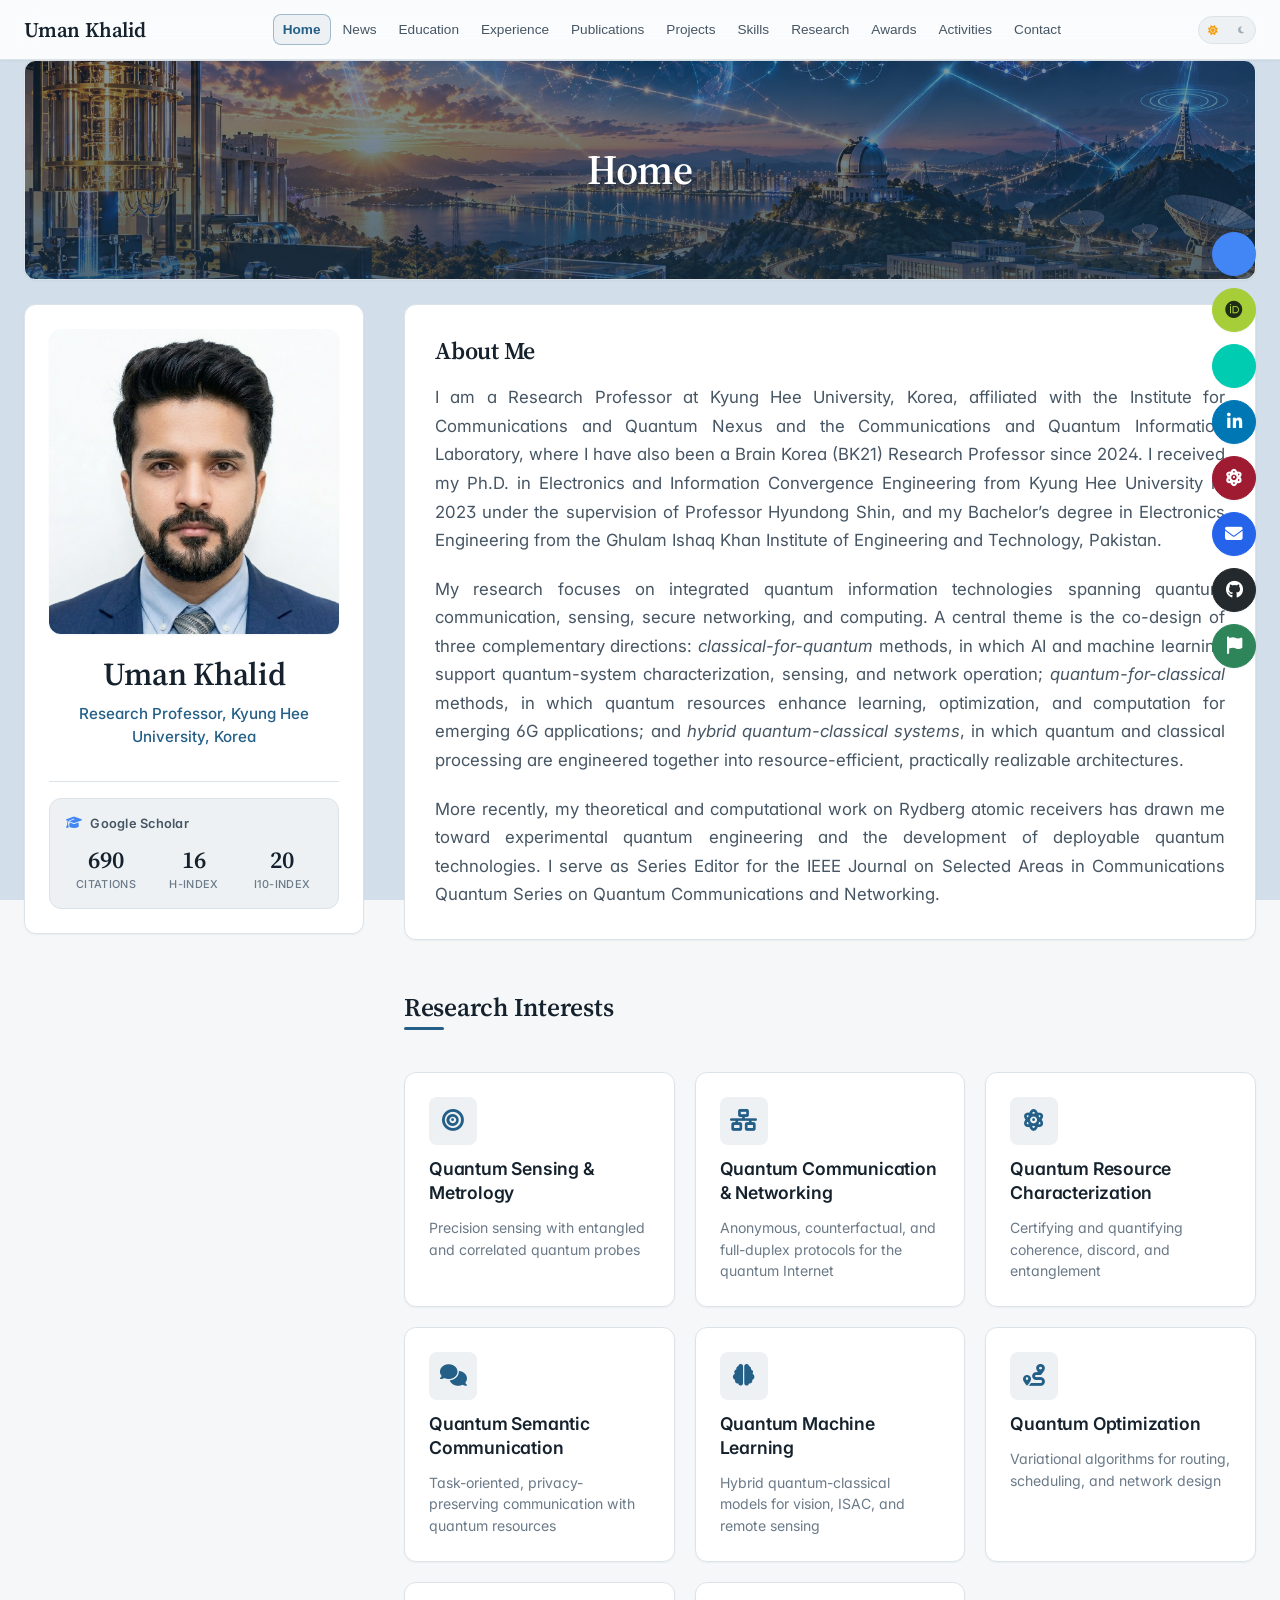
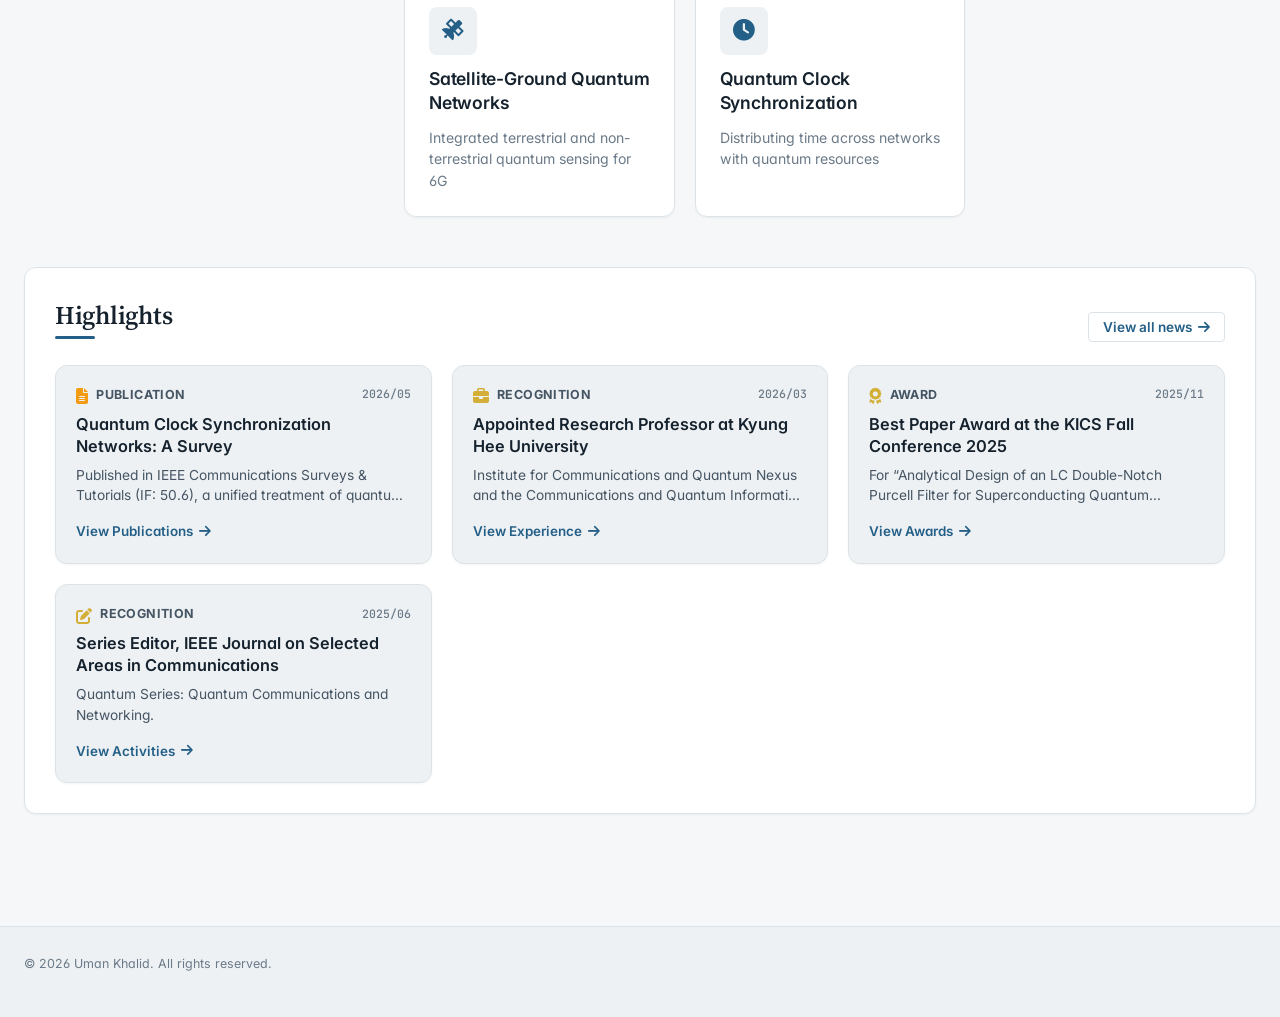
==== index.html @ 4e941e69 "revised" ====
<!doctype html>
<html lang="en">
  <head>
    <meta charset="UTF-8" />
    <meta name="viewport" content="width=device-width, initial-scale=1.0" />
    <title>Dr. Uman Khalid | Research Professor, Kyung Hee University</title>
    <meta
      name="description"
      content="Dr. Uman Khalid, Research Professor at Kyung Hee University, Korea: quantum sensing, quantum communication and networking, and quantum machine learning for 6G. 26 journal papers, 4 patents."
    />
    <meta
      name="keywords"
      content="Uman Khalid, Dr. Uman Khalid, U. Khalid, Kyung Hee University, Research Professor, BK21 Research Professor, Communications and Quantum Information Laboratory, Institute for Communications and Quantum Nexus, Hyundong Shin, quantum sensing, quantum metrology, quantum communication, quantum networking, quantum Internet, NISQ networks, anonymous quantum communication, counterfactual quantum communication, quantum clock synchronization, quantum semantic communication, quantum machine learning, hybrid quantum-classical learning, variational quantum algorithms, quantum optimization, Rydberg atomic receivers, 6G, ISAC, IEEE JSAC Series Editor"
    />
    <meta name="author" content="Uman Khalid" />
    <meta
      name="robots"
      content="index, follow, max-image-preview:large, max-snippet:-1, max-video-preview:-1"
    />
    <meta
      name="application-name"
      content="Uman Khalid Academic Website"
    />
    <meta name="theme-color" content="#2563eb" />
    <meta name="format-detection" content="telephone=no" />

    <!-- Favicons / bookmark icons -->
    <link
      rel="icon"
      type="image/png"
      sizes="32x32"
      href="assets/images/meta/favicon-32.png"
    />
    <link
      rel="icon"
      type="image/png"
      sizes="192x192"
      href="assets/images/meta/icon-192.png"
    />
    <link
      rel="apple-touch-icon"
      sizes="180x180"
      href="assets/images/meta/apple-touch-icon.png"
    />
    <link rel="manifest" href="site.webmanifest" />

    <!-- Performance Optimizations -->
    <link rel="preconnect" href="https://fonts.googleapis.com" />
    <link rel="preconnect" href="https://fonts.gstatic.com" crossorigin />
    <link rel="preconnect" href="https://cdnjs.cloudflare.com" crossorigin />
    <link rel="dns-prefetch" href="https://fonts.googleapis.com" />
    <link rel="dns-prefetch" href="https://cdnjs.cloudflare.com" />
    <link rel="canonical" href="https://umankhalid.github.io/" />
    <link
      rel="sitemap"
      type="application/xml"
      title="Sitemap"
      href="https://umankhalid.github.io/sitemap.xml"
    />

    <!-- Preload critical fonts -->
    <link
      rel="preload"
      href="https://fonts.googleapis.com/css2?family=Inter:wght@300;400;500;600;700;800&family=Source+Serif+4:ital,opsz,wght@0,8..60,400..700;1,8..60,400..600&family=JetBrains+Mono:ital,wght@0,300;0,400;0,500;0,600;0,700;1,400&display=swap"
      as="style"
    />

    <!-- External Libraries -->
    <link
      rel="stylesheet"
      href="https://cdnjs.cloudflare.com/ajax/libs/font-awesome/6.5.1/css/all.min.css"
      integrity="sha512-DTOQO9RWCH3ppGqcWaEA1BIZOC6xxalwEsw9c2QQeAIftl+Vegovlnee1c9QX4TctnWMn13TZye+giMm8e2LwA=="
      crossorigin="anonymous"
      referrerpolicy="no-referrer"
    />
    <link
      href="https://fonts.googleapis.com/css2?family=Inter:wght@300;400;500;600;700;800&family=Source+Serif+4:ital,opsz,wght@0,8..60,400..700;1,8..60,400..600&family=JetBrains+Mono:ital,wght@0,300;0,400;0,500;0,600;0,700;1,400&display=swap"
      rel="stylesheet"
    />
    <link
      rel="stylesheet"
      href="https://cdnjs.cloudflare.com/ajax/libs/leaflet/1.9.4/leaflet.min.css"
      integrity="sha512-h9FcoyWjHcOcmEVkxOfTLnmZFWIH0iZhZT1H2TbOq55xssQGEJHEaIm+PgoUaZbRvQTNTluNOEfb1ZRy6D3BOw=="
      crossorigin="anonymous"
      referrerpolicy="no-referrer"
    />
    <link
      rel="stylesheet"
      href="https://cdn.jsdelivr.net/gh/jpswalsh/academicons@1/css/academicons.min.css"
    />
    <script
      defer
      src="https://cdnjs.cloudflare.com/ajax/libs/leaflet/1.9.4/leaflet.min.js"
      integrity="sha512-puJW3E/qXDqYp9IfhAI54BJEaWIfloJ7JWs7OeD5i6ruC9JZL1gERT1wjtwXFlh7CjE7ZJ+/vcRZRkIYIb6p4g=="
      crossorigin="anonymous"
      referrerpolicy="no-referrer"
    ></script>

    <!-- Custom Styles -->
    <link rel="stylesheet" href="assets/css/styles.css" />

    <!-- Open Graph / social preview -->
    <meta
      property="og:title"
      content="Dr. Uman Khalid | Research Professor, Kyung Hee University"
    />
    <meta
      property="og:description"
      content="Quantum sensing, quantum communication and networking, quantum semantic communication, and quantum-enhanced AI for 6G: research by Dr. Uman Khalid at Kyung Hee University, Korea."
    />
    <meta
      property="og:image"
      content="https://umankhalid.github.io/assets/images/profile/umankhalid_profile.jpg"
    />
    <meta property="og:image:type" content="image/jpeg" />
    <meta property="og:image:width" content="928" />
    <meta property="og:image:height" content="1070" />
    <meta property="og:image:alt" content="Portrait of Dr. Uman Khalid" />
    <meta property="og:url" content="https://umankhalid.github.io/" />
    <meta property="og:site_name" content="Uman Khalid" />
    <meta property="og:locale" content="en_US" />
    <meta property="og:type" content="profile" />
    <meta property="profile:first_name" content="Uman" />
    <meta property="profile:last_name" content="Khalid" />
    <meta name="twitter:card" content="summary" />
    <meta
      name="twitter:title"
      content="Dr. Uman Khalid | Quantum Information Researcher"
    />
    <meta
      name="twitter:description"
      content="Research Professor at Kyung Hee University working on quantum sensing, quantum networking, quantum semantic communication, and hybrid quantum-classical learning for 6G."
    />
    <meta
      name="twitter:image"
      content="https://umankhalid.github.io/assets/images/profile/umankhalid_profile.jpg"
    />
    <meta name="twitter:image:alt" content="Portrait of Dr. Uman Khalid" />

    <!-- Identity links (rel="me") for profile verification -->
    <link rel="me" href="https://scholar.google.com/citations?user=CyVQHYEAAAAJ" />
    <link rel="me" href="https://orcid.org/0000-0002-9089-1139" />
    <link rel="me" href="https://www.researchgate.net/profile/Uman-Khalid-3" />
    <link rel="me" href="https://www.linkedin.com/in/uman-khalid-552b70b4/" />

    <!-- JSON-LD Structured Data -->
    <script type="application/ld+json">
      {"@context":"https://schema.org","@graph":[{"@type":"WebSite","@id":"https://umankhalid.github.io/#website","url":"https://umankhalid.github.io/","name":"Uman Khalid","alternateName":"Uman Khalid Academic Website","description":"Academic website of Dr. Uman Khalid, Research Professor at Kyung Hee University, covering quantum sensing, quantum communication and networking, quantum semantic communication, and quantum-enhanced AI for 6G.","inLanguage":"en","publisher":{"@id":"https://umankhalid.github.io/#person"}},{"@type":"ProfilePage","@id":"https://umankhalid.github.io/#profile","url":"https://umankhalid.github.io/","name":"Dr. Uman Khalid - Research Professor, Kyung Hee University","isPartOf":{"@id":"https://umankhalid.github.io/#website"},"mainEntity":{"@id":"https://umankhalid.github.io/#person"},"primaryImageOfPage":{"@type":"ImageObject","url":"https://umankhalid.github.io/assets/images/profile/umankhalid_profile.jpg","width":928,"height":1070},"dateModified":"2026-09-24"},{"@type":"Person","@id":"https://umankhalid.github.io/#person","name":"Uman Khalid","givenName":"Uman","familyName":"Khalid","honorificPrefix":"Dr.","alternateName":["U. Khalid","Dr. Uman Khalid"],"jobTitle":"Research Professor","description":"Research Professor at Kyung Hee University working on integrated quantum information technologies spanning quantum communication, sensing, secure networking, and computing, including quantum semantic communication and hybrid quantum-classical learning for 6G.","image":"https://umankhalid.github.io/assets/images/profile/umankhalid_profile.jpg","url":"https://umankhalid.github.io/","email":"mailto:umankhalid@khu.ac.kr","address":{"@type":"PostalAddress","streetAddress":"Electronics and Information Building, Global Campus, Kyung Hee University","addressLocality":"Yongin-si","addressRegion":"Gyeonggi-do","postalCode":"17104","addressCountry":"KR"},"worksFor":{"@type":"CollegeOrUniversity","name":"Kyung Hee University","url":"https://www.khu.ac.kr/"},"affiliation":[{"@type":"CollegeOrUniversity","name":"Kyung Hee University","url":"https://www.khu.ac.kr/"},{"@type":"ResearchOrganization","name":"Communications and Quantum Information Laboratory","url":"https://cqilab.khu.ac.kr/people/","parentOrganization":{"@type":"CollegeOrUniversity","name":"Kyung Hee University","url":"https://www.khu.ac.kr/"}},{"@type":"ResearchOrganization","name":"Institute for Communications and Quantum Nexus","parentOrganization":{"@type":"CollegeOrUniversity","name":"Kyung Hee University","url":"https://www.khu.ac.kr/"}}],"alumniOf":[{"@type":"CollegeOrUniversity","name":"Kyung Hee University","url":"https://www.khu.ac.kr/"},{"@type":"CollegeOrUniversity","name":"Ghulam Ishaq Khan Institute of Engineering and Technology","url":"https://giki.edu.pk"}],"hasCredential":[{"@type":"EducationalOccupationalCredential","credentialCategory":"degree","name":"Ph.D. in Electronics and Information Convergence Engineering","recognizedBy":{"@type":"CollegeOrUniversity","name":"Kyung Hee University","url":"https://www.khu.ac.kr/"}},{"@type":"EducationalOccupationalCredential","credentialCategory":"degree","name":"Bachelor of Electronics Engineering","recognizedBy":{"@type":"CollegeOrUniversity","name":"Ghulam Ishaq Khan Institute of Engineering and Technology","url":"https://giki.edu.pk"}}],"award":["Best Paper Award, KICS Fall Conference (2025)","Excellent Paper Award, BrainKorea21 (2021)","Doctoral Research Scholarship, BrainKorea21 Plus (2016-2022)","Graduate Student Scholarship, Kyung Hee University (2016-2022)","Gold Medal in Final Year Project, Ghulam Ishaq Khan Institute of Engineering and Technology (2015)"],"knowsAbout":["Quantum sensing","Quantum metrology","Quantum communication","Quantum networking","Quantum Internet","NISQ networks","Anonymous quantum communication","Counterfactual quantum communication","Quantum clock synchronization","Quantum semantic communication","Quantum machine learning","Hybrid quantum-classical learning","Variational quantum algorithms","Quantum optimization","Rydberg atomic receivers","6G wireless communications","Integrated sensing and communication (ISAC)","Satellite-ground quantum networks"],"identifier":{"@type":"PropertyValue","propertyID":"ORCID","value":"0000-0002-9089-1139"},"sameAs":["https://scholar.google.com/citations?user=CyVQHYEAAAAJ","https://orcid.org/0000-0002-9089-1139","https://www.researchgate.net/profile/Uman-Khalid-3","https://www.linkedin.com/in/uman-khalid-552b70b4/","https://cqilab.khu.ac.kr/people/"]},{"@type":"ItemList","@id":"https://umankhalid.github.io/#journal-articles","name":"Journal articles by Uman Khalid","numberOfItems":26,"itemListElement":[{"@type":"ListItem","position":1,"item":{"@type":"ScholarlyArticle","headline":"Approximation Algorithms for Vehicle Routing Problems: A Survey","datePublished":"2026","isPartOf":{"@type":"Periodical","name":"IEEE Communications Surveys & Tutorials"},"author":[{"@type":"Person","name":"J. Zhao"},{"@id":"https://umankhalid.github.io/#person"},{"@type":"Person","name":"S. N. Paing"},{"@type":"Person","name":"C. Zhang"},{"@type":"Person","name":"Z.-H. Zhan"},{"@type":"Person","name":"H. Shin"}],"url":"https://doi.org/10.1109/comst.2026.3731146","identifier":{"@type":"PropertyValue","propertyID":"DOI","value":"10.1109/comst.2026.3731146"}}},{"@type":"ListItem","position":2,"item":{"@type":"ScholarlyArticle","headline":"Quantum Fusion Learning for 6G Networks with Kolmogorov-Arnold Networks","datePublished":"2026","isPartOf":{"@type":"Periodical","name":"IEEE Transactions on Network Science and Engineering"},"author":[{"@type":"Person","name":"U. I. Paracha"},{"@id":"https://umankhalid.github.io/#person"},{"@type":"Person","name":"S. M. A. Rizvi"},{"@type":"Person","name":"T. Q. Duong"},{"@type":"Person","name":"M. Z. Win"},{"@type":"Person","name":"H. Shin"}],"url":"https://doi.org/10.1109/tnse.2026.3725065","identifier":{"@type":"PropertyValue","propertyID":"DOI","value":"10.1109/tnse.2026.3725065"}}},{"@type":"ListItem","position":3,"item":{"@type":"ScholarlyArticle","headline":"Quantum-Classical Dual LSTM Optimization for Internet of Intelligent Vehicles","datePublished":"2026","isPartOf":{"@type":"Periodical","name":"IEEE Internet of Things Journal"},"author":[{"@type":"Person","name":"M. M. U. Gondel"},{"@id":"https://umankhalid.github.io/#person"},{"@type":"Person","name":"T. Q. Duong"},{"@type":"Person","name":"E.-K. Hong"},{"@type":"Person","name":"H. Shin"}],"url":"https://doi.org/10.1109/jiot.2026.3696701","identifier":{"@type":"PropertyValue","propertyID":"DOI","value":"10.1109/jiot.2026.3696701"}}},{"@type":"ListItem","position":4,"item":{"@type":"ScholarlyArticle","headline":"Quantum Clock Synchronization Networks: A Survey","datePublished":"2026","isPartOf":{"@type":"Periodical","name":"IEEE Communications Surveys & Tutorials"},"author":[{"@id":"https://umankhalid.github.io/#person"},{"@type":"Person","name":"M. S. Ulum"},{"@type":"Person","name":"Mujirin"},{"@type":"Person","name":"G. T. F. d. Abreu"},{"@type":"Person","name":"E. Björnson"},{"@type":"Person","name":"H. Shin"}],"url":"https://doi.org/10.1109/comst.2026.3694353","identifier":{"@type":"PropertyValue","propertyID":"DOI","value":"10.1109/comst.2026.3694353"}}},{"@type":"ListItem","position":5,"item":{"@type":"ScholarlyArticle","headline":"Counterfactual Quantum Communication: Information Exchange in Quantum Shadows","datePublished":"2025","isPartOf":{"@type":"Periodical","name":"IEEE Communications Surveys & Tutorials"},"author":[{"@type":"Person","name":"S. N. Paing"},{"@type":"Person","name":"F. Zaman"},{"@id":"https://umankhalid.github.io/#person"},{"@type":"Person","name":"T. Q. Duong"},{"@type":"Person","name":"M. Z. Win"},{"@type":"Person","name":"H. Shin"}],"url":"https://doi.org/10.1109/comst.2025.3616390","identifier":{"@type":"PropertyValue","propertyID":"DOI","value":"10.1109/comst.2025.3616390"}}},{"@type":"ListItem","position":6,"item":{"@type":"ScholarlyArticle","headline":"GenSC-6G: A Prototype Testbed for Integrated Generative AI, Quantum, and Semantic Communication","datePublished":"2025","isPartOf":{"@type":"Periodical","name":"IEEE Communications Magazine"},"author":[{"@type":"Person","name":"B. E. Arfeto"},{"@type":"Person","name":"S. Tariq"},{"@id":"https://umankhalid.github.io/#person"},{"@type":"Person","name":"T. Q. Duong"},{"@type":"Person","name":"H. Shin"}],"url":"https://doi.org/10.1109/mcom.001.2400760","identifier":{"@type":"PropertyValue","propertyID":"DOI","value":"10.1109/mcom.001.2400760"}}},{"@type":"ListItem","position":7,"item":{"@type":"ScholarlyArticle","headline":"Quantum Computing for Intelligent Transportation Systems: VQE-Based Traffic Routing and EV Charging Scheduling","datePublished":"2025","isPartOf":{"@type":"Periodical","name":"Mathematics"},"author":[{"@id":"https://umankhalid.github.io/#person"},{"@type":"Person","name":"U. I. Paracha"},{"@type":"Person","name":"S. M. A. Rizvi"},{"@type":"Person","name":"H. Shin"}],"url":"https://doi.org/10.3390/math13172761","identifier":{"@type":"PropertyValue","propertyID":"DOI","value":"10.3390/math13172761"}}},{"@type":"ListItem","position":8,"item":{"@type":"ScholarlyArticle","headline":"Quantum Machine Learning: Towards Hybrid Quantum-Classical Vision Models","datePublished":"2025","isPartOf":{"@type":"Periodical","name":"Mathematics"},"author":[{"@type":"Person","name":"S. M. A. Rizvi"},{"@type":"Person","name":"U. I. Paracha"},{"@id":"https://umankhalid.github.io/#person"},{"@type":"Person","name":"K. Lee"},{"@type":"Person","name":"H. Shin"}],"url":"https://doi.org/10.3390/math13162645","identifier":{"@type":"PropertyValue","propertyID":"DOI","value":"10.3390/math13162645"}}},{"@type":"ListItem","position":9,"item":{"@type":"ScholarlyArticle","headline":"Controlled Quantum Semantic Communication for Industrial CPS Networks","datePublished":"2025","isPartOf":{"@type":"Periodical","name":"IEEE Transactions on Network Science and Engineering"},"author":[{"@type":"Person","name":"S. M. A. Rizvi"},{"@id":"https://umankhalid.github.io/#person"},{"@type":"Person","name":"S. Chatzinotas"},{"@type":"Person","name":"T. Q. Duong"},{"@type":"Person","name":"H. Shin"}],"url":"https://doi.org/10.1109/tnse.2025.3589296","identifier":{"@type":"PropertyValue","propertyID":"DOI","value":"10.1109/tnse.2025.3589296"}}},{"@type":"ListItem","position":10,"item":{"@type":"ScholarlyArticle","headline":"Quantum fusion intelligence for integrated satellite-ground remote sensing","datePublished":"2025","isPartOf":{"@type":"Periodical","name":"IEEE Wireless Communications"},"author":[{"@id":"https://umankhalid.github.io/#person"},{"@type":"Person","name":"U. I. Paracha"},{"@type":"Person","name":"Z. Naveed"},{"@type":"Person","name":"T. Q. Duong"},{"@type":"Person","name":"M. Z. Win"},{"@type":"Person","name":"H. Shin"}],"url":"https://doi.org/10.1109/mwc.001.2400425","identifier":{"@type":"PropertyValue","propertyID":"DOI","value":"10.1109/mwc.001.2400425"}}},{"@type":"ListItem","position":11,"item":{"@type":"ScholarlyArticle","headline":"Quantum property learning for NISQ networks: Universal quantum witness machines","datePublished":"2025","isPartOf":{"@type":"Periodical","name":"IEEE Transactions on Communications"},"author":[{"@id":"https://umankhalid.github.io/#person"},{"@type":"Person","name":"J. ur Rehman"},{"@type":"Person","name":"H. Jung"},{"@type":"Person","name":"T. Q. Duong"},{"@type":"Person","name":"O. A. Dobre"},{"@type":"Person","name":"H. Shin"}],"url":"https://doi.org/10.1109/tcomm.2024.3469555","identifier":{"@type":"PropertyValue","propertyID":"DOI","value":"10.1109/tcomm.2024.3469555"}}},{"@type":"ListItem","position":12,"item":{"@type":"ScholarlyArticle","headline":"Integrated satellite-ground variational quantum sensing networks","datePublished":"2024","isPartOf":{"@type":"Periodical","name":"IEEE Communications Magazine"},"author":[{"@id":"https://umankhalid.github.io/#person"},{"@type":"Person","name":"M. S. Ulum"},{"@type":"Person","name":"M. Z. Win"},{"@type":"Person","name":"H. Shin"}],"url":"https://doi.org/10.1109/mcom.005.2300844","identifier":{"@type":"PropertyValue","propertyID":"DOI","value":"10.1109/mcom.005.2300844"}}},{"@type":"ListItem","position":13,"item":{"@type":"ScholarlyArticle","headline":"Deep quantum-transformer networks for multimodal beam prediction in ISAC systems","datePublished":"2024","isPartOf":{"@type":"Periodical","name":"IEEE Internet of Things Journal"},"author":[{"@type":"Person","name":"S. Tariq"},{"@type":"Person","name":"B. E. Arfeto"},{"@id":"https://umankhalid.github.io/#person"},{"@type":"Person","name":"S. Kim"},{"@type":"Person","name":"T. Q. Duong"},{"@type":"Person","name":"H. Shin"}],"url":"https://doi.org/10.1109/jiot.2024.3420455","identifier":{"@type":"PropertyValue","propertyID":"DOI","value":"10.1109/jiot.2024.3420455"}}},{"@type":"ListItem","position":14,"item":{"@type":"ScholarlyArticle","headline":"Variational anonymous quantum sensing","datePublished":"2024","isPartOf":{"@type":"Periodical","name":"IEEE Journal on Selected Areas in Communications"},"author":[{"@type":"Person","name":"M. S. Ulum"},{"@id":"https://umankhalid.github.io/#person"},{"@type":"Person","name":"J. W. Setiawan"},{"@type":"Person","name":"T. Q. Duong"},{"@type":"Person","name":"M. Z. Win"},{"@type":"Person","name":"H. Shin"}],"url":"https://doi.org/10.1109/jsac.2024.3414932","identifier":{"@type":"PropertyValue","propertyID":"DOI","value":"10.1109/jsac.2024.3414932"}}},{"@type":"ListItem","position":15,"item":{"@type":"ScholarlyArticle","headline":"Integrating sustainable big AI: Quantum anonymous semantic broadcast","datePublished":"2024","isPartOf":{"@type":"Periodical","name":"IEEE Wireless Communications"},"author":[{"@type":"Person","name":"S. Tariq"},{"@id":"https://umankhalid.github.io/#person"},{"@type":"Person","name":"B. E. Arfeto"},{"@type":"Person","name":"T. Q. Duong"},{"@type":"Person","name":"H. Shin"}],"url":"https://doi.org/10.1109/mwc.007.2300503","identifier":{"@type":"PropertyValue","propertyID":"DOI","value":"10.1109/mwc.007.2300503"}}},{"@type":"ListItem","position":16,"item":{"@type":"ScholarlyArticle","headline":"Quantum network engineering in the NISQ age: Principles, missions, and challenges","datePublished":"2024","isPartOf":{"@type":"Periodical","name":"IEEE Network"},"author":[{"@id":"https://umankhalid.github.io/#person"},{"@type":"Person","name":"J. ur Rehman"},{"@type":"Person","name":"S. N. Paing"},{"@type":"Person","name":"H. Jung"},{"@type":"Person","name":"T. Q. Duong"},{"@type":"Person","name":"H. Shin"}],"url":"https://doi.org/10.1109/mnet.2023.3328892","identifier":{"@type":"PropertyValue","propertyID":"DOI","value":"10.1109/mnet.2023.3328892"}}},{"@type":"ListItem","position":17,"item":{"@type":"ScholarlyArticle","headline":"Quantum full-duplex communication","datePublished":"2023","isPartOf":{"@type":"Periodical","name":"IEEE Journal on Selected Areas in Communications"},"author":[{"@type":"Person","name":"F. Zaman"},{"@id":"https://umankhalid.github.io/#person"},{"@type":"Person","name":"T. Q. Duong"},{"@type":"Person","name":"H. Shin"},{"@type":"Person","name":"M. Z. Win"}],"url":"https://doi.org/10.1109/jsac.2023.3287611","identifier":{"@type":"PropertyValue","propertyID":"DOI","value":"10.1109/jsac.2023.3287611"}}},{"@type":"ListItem","position":18,"item":{"@type":"ScholarlyArticle","headline":"Quantum semantic communications for Metaverse: Principles and challenges","datePublished":"2023","isPartOf":{"@type":"Periodical","name":"IEEE Wireless Communications"},"author":[{"@id":"https://umankhalid.github.io/#person"},{"@type":"Person","name":"M. S. Ulum"},{"@type":"Person","name":"A. Farooq"},{"@type":"Person","name":"T. Q. Duong"},{"@type":"Person","name":"O. A. Dobre"},{"@type":"Person","name":"H. Shin"}],"url":"https://doi.org/10.1109/mwc.002.2200613","identifier":{"@type":"PropertyValue","propertyID":"DOI","value":"10.1109/mwc.002.2200613"}}},{"@type":"ListItem","position":19,"item":{"@type":"ScholarlyArticle","headline":"Quantum secure metrology for network sensing-based applications","datePublished":"2023","isPartOf":{"@type":"Periodical","name":"Scientific Reports"},"author":[{"@type":"Person","name":"M. T. Rahim"},{"@type":"Person","name":"A. Khan"},{"@id":"https://umankhalid.github.io/#person"},{"@type":"Person","name":"J. ur Rehman"},{"@type":"Person","name":"H. Jung"},{"@type":"Person","name":"H. Shin"}],"url":"https://doi.org/10.1038/s41598-023-38802-6","identifier":{"@type":"PropertyValue","propertyID":"DOI","value":"10.1038/s41598-023-38802-6"}}},{"@type":"ListItem","position":20,"item":{"@type":"ScholarlyArticle","headline":"Entanglement detection with artificial neural networks","datePublished":"2023","isPartOf":{"@type":"Periodical","name":"Scientific Reports"},"author":[{"@type":"Person","name":"N. Asif"},{"@id":"https://umankhalid.github.io/#person"},{"@type":"Person","name":"A. Khan"},{"@type":"Person","name":"T. Q. Duong"},{"@type":"Person","name":"H. Shin"}],"url":"https://doi.org/10.1038/s41598-023-28745-3","identifier":{"@type":"PropertyValue","propertyID":"DOI","value":"10.1038/s41598-023-28745-3"}}},{"@type":"ListItem","position":21,"item":{"@type":"ScholarlyArticle","headline":"Quantum anonymous private information retrieval for distributed networks","datePublished":"2022","isPartOf":{"@type":"Periodical","name":"IEEE Transactions on Communications"},"author":[{"@type":"Person","name":"A. Khan"},{"@id":"https://umankhalid.github.io/#person"},{"@type":"Person","name":"J. ur Rehman"},{"@type":"Person","name":"H. Shin"}],"url":"https://doi.org/10.1109/tcomm.2022.3168079","identifier":{"@type":"PropertyValue","propertyID":"DOI","value":"10.1109/tcomm.2022.3168079"}}},{"@type":"ListItem","position":22,"item":{"@type":"ScholarlyArticle","headline":"Robust quantum state tomography method for quantum sensing","datePublished":"2022","isPartOf":{"@type":"Periodical","name":"Sensors"},"author":[{"@type":"Person","name":"A. Farooq"},{"@id":"https://umankhalid.github.io/#person"},{"@type":"Person","name":"J. ur Rehman"},{"@type":"Person","name":"H. Shin"}],"url":"https://doi.org/10.3390/s22072669","identifier":{"@type":"PropertyValue","propertyID":"DOI","value":"10.3390/s22072669"}}},{"@type":"ListItem","position":23,"item":{"@type":"ScholarlyArticle","headline":"Quantum anonymous collision detection for quantum networks","datePublished":"2021","isPartOf":{"@type":"Periodical","name":"EPJ Quantum Technology"},"author":[{"@type":"Person","name":"A. Khan"},{"@id":"https://umankhalid.github.io/#person"},{"@type":"Person","name":"J. ur Rehman"},{"@type":"Person","name":"K. Lee"},{"@type":"Person","name":"H. Shin"}],"url":"https://doi.org/10.1140/epjqt/s40507-021-00116-9","identifier":{"@type":"PropertyValue","propertyID":"DOI","value":"10.1140/epjqt/s40507-021-00116-9"}}},{"@type":"ListItem","position":24,"item":{"@type":"ScholarlyArticle","headline":"Metrologically resourceful multipartite entanglement under quantum many-body effects","datePublished":"2021","isPartOf":{"@type":"Periodical","name":"Quantum Science and Technology"},"author":[{"@id":"https://umankhalid.github.io/#person"},{"@type":"Person","name":"J. ur Rehman"},{"@type":"Person","name":"H. Shin"}],"url":"https://doi.org/10.1088/2058-9565/abd893","identifier":{"@type":"PropertyValue","propertyID":"DOI","value":"10.1088/2058-9565/abd893"}}},{"@type":"ListItem","position":25,"item":{"@type":"ScholarlyArticle","headline":"Measurement-based quantum correlations for quantum information processing","datePublished":"2020","isPartOf":{"@type":"Periodical","name":"Scientific Reports"},"author":[{"@id":"https://umankhalid.github.io/#person"},{"@type":"Person","name":"J. ur Rehman"},{"@type":"Person","name":"H. Shin"}],"url":"https://doi.org/10.1038/s41598-020-59220-y","identifier":{"@type":"PropertyValue","propertyID":"DOI","value":"10.1038/s41598-020-59220-y"}}},{"@type":"ListItem","position":26,"item":{"@type":"ScholarlyArticle","headline":"Measurement-based quantum correlation in mixed-state quantum metrology","datePublished":"2018","isPartOf":{"@type":"Periodical","name":"Quantum Information Processing"},"author":[{"@id":"https://umankhalid.github.io/#person"},{"@type":"Person","name":"Y. Jeong"},{"@type":"Person","name":"H. Shin"}],"url":"https://doi.org/10.1007/s11128-018-2110-8","identifier":{"@type":"PropertyValue","propertyID":"DOI","value":"10.1007/s11128-018-2110-8"}}}]}]}
    </script>
  </head>

  <body>
    <div class="grid-background"></div>

    <!-- Full Width Header Navigation -->
    <div class="header-wrapper">
      <div class="header">
        <!-- Site Logo with Name -->
        <a href="#home" class="site-logo" data-tab="home">
          <span class="logo-name">Uman Khalid</span>
        </a>

        <button
          type="button"
          class="mobile-menu-toggle"
          aria-label="Toggle navigation menu"
          aria-expanded="false"
        >
          <i class="fas fa-bars"></i>
        </button>
        <nav class="nav-menu">
          <button
            type="button"
            class="nav-btn active"
            data-tab="home"
            aria-current="page"
            aria-label="Navigate to Home"
            data-nav-label="Home"
          >
            <i class="fas fa-home"></i>
            <span>Home</span>
          </button>
          <button
            type="button"
            class="nav-btn"
            data-tab="news"
            aria-label="Navigate to News"
            data-nav-label="News"
          >
            <i class="fas fa-newspaper"></i>
            <span>News</span>
          </button>
          <button
            type="button"
            class="nav-btn"
            data-tab="education"
            aria-label="Navigate to Education"
            data-nav-label="Education"
          >
            <i class="fas fa-graduation-cap"></i>
            <span>Education</span>
          </button>
          <button
            type="button"
            class="nav-btn"
            data-tab="experience"
            aria-label="Navigate to Experience"
            data-nav-label="Experience"
          >
            <i class="fas fa-briefcase"></i>
            <span>Experience</span>
          </button>
          <button
            type="button"
            class="nav-btn"
            data-tab="publications"
            aria-label="Navigate to Publications"
            data-nav-label="Publications"
          >
            <i class="fas fa-book"></i>
            <span>Publications</span>
          </button>
          <button
            type="button"
            class="nav-btn"
            data-tab="projects"
            aria-label="Navigate to Projects"
            data-nav-label="Projects"
          >
            <i class="fas fa-project-diagram"></i>
            <span>Projects</span>
          </button>
          <button
            type="button"
            class="nav-btn"
            data-tab="skills"
            aria-label="Navigate to Skills"
            data-nav-label="Skills"
          >
            <i class="fas fa-cogs"></i>
            <span>Skills</span>
          </button>
          <button
            type="button"
            class="nav-btn"
            data-tab="research"
            aria-label="Navigate to Research"
            data-nav-label="Research"
          >
            <i class="fas fa-atom"></i>
            <span>Research</span>
          </button>
          <button
            type="button"
            class="nav-btn"
            data-tab="certifications"
            aria-label="Navigate to Certifications"
            data-nav-label="Awards"
          >
            <i class="fas fa-award"></i>
            <span>Awards</span>
          </button>
          <button
            type="button"
            class="nav-btn"
            data-tab="activities"
            aria-label="Navigate to Activities"
            data-nav-label="Activities"
          >
            <i class="fas fa-users"></i>
            <span>Activities</span>
          </button>
          <button
            type="button"
            class="nav-btn"
            data-tab="contact"
            aria-label="Navigate to Contact"
            data-nav-label="Contact"
          >
            <i class="fas fa-envelope"></i>
            <span>Contact</span>
          </button>
        </nav>
        <div class="theme-toggle">
          <button
            type="button"
            id="theme-toggle-btn"
            class="theme-btn"
            title="Toggle light/dark mode"
            aria-label="Toggle light and dark mode"
            aria-pressed="false"
          >
            <span class="theme-option theme-option-light" aria-hidden="true">
              <i class="fas fa-sun"></i>
            </span>
            <span class="theme-option theme-option-dark" aria-hidden="true">
              <i class="fas fa-moon"></i>
            </span>
          </button>
        </div>
      </div>
    </div>

    <main class="container">
      <!-- Content Area -->
      <div class="content">
        <!-- Home Tab -->
        <div id="home" class="tab-content active">
          <div class="tab-cover home-cover">
            <div class="cover-overlay">
              <h2 class="cover-title">Home</h2>
            </div>
          </div>

          <div class="home-content">
            <div class="profile-section">
              <div class="profile-image-container">
                <img
                  src="assets/images/profile/umankhalid_profile.jpg"
                  alt="Portrait of Uman Khalid"
                  class="profile-image main"
                  id="profileMain"
                  fetchpriority="high"
                  width="320"
                  height="320"
                />
                <!-- Hover photos: script.js alternates between them on each hover -->
                <img
                  src="assets/images/profile/Profile%201.jpg"
                  alt="Uman Khalid presenting a talk on quantum sensing"
                  class="profile-image hover is-next"
                  id="profileHover1"
                  loading="lazy"
                  width="320"
                  height="320"
                />
                <img
                  src="assets/images/profile/Profile%202.jpg"
                  alt="Uman Khalid outdoors"
                  class="profile-image hover"
                  id="profileHover2"
                  loading="lazy"
                  width="320"
                  height="320"
                />
              </div>

              <!-- Identity sits directly under the portrait -->
              <div class="profile-identity">
                <h1>Uman Khalid</h1>
                <p class="title">
                  Research Professor, Kyung Hee University, Korea
                </p>
              </div>

              <!--
                Google Scholar metrics. Values are filled in by script.js from
                data/scholar.json, which the "Update Google Scholar metrics"
                GitHub Action refreshes from the live profile every 6 hours.
                The card is revealed once valid figures have loaded.
              -->
              <a
                class="scholar-metrics"
                id="scholar-metrics"
                href="https://scholar.google.com/citations?user=CyVQHYEAAAAJ&amp;hl=en"
                target="_blank"
                rel="noopener me"
                aria-label="Google Scholar citation metrics, opens profile in a new tab"
                hidden
              >
                <div class="scholar-metrics-header">
                  <i class="fas fa-graduation-cap"></i>
                  <span>Google Scholar</span>
                </div>
                <div class="scholar-metrics-grid">
                  <div class="scholar-stat">
                    <span class="scholar-stat-value" data-scholar="citations"
                      >-</span
                    >
                    <span class="scholar-stat-label">Citations</span>
                  </div>
                  <div class="scholar-stat">
                    <span class="scholar-stat-value" data-scholar="hIndex"
                      >-</span
                    >
                    <span class="scholar-stat-label">h-index</span>
                  </div>
                  <div class="scholar-stat">
                    <span class="scholar-stat-value" data-scholar="i10Index"
                      >-</span
                    >
                    <span class="scholar-stat-label">i10-index</span>
                  </div>
                </div>
              </a>
            </div>
            <div class="about-section">
              <div class="about-intro">
                <h3>About Me</h3>
                <p class="bio-text">
                  I am a Research Professor at Kyung Hee University, Korea,
                  affiliated with the Institute for Communications and Quantum
                  Nexus and the Communications and Quantum Information
                  Laboratory, where I have also been a Brain Korea (BK21)
                  Research Professor since 2024. I received my Ph.D. in
                  Electronics and Information Convergence Engineering from Kyung
                  Hee University in 2023 under the supervision of Professor
                  Hyundong Shin, and my Bachelor’s degree in Electronics
                  Engineering from the Ghulam Ishaq Khan Institute of Engineering
                  and Technology, Pakistan.
                </p>
                <p class="bio-text">
                  My research focuses on integrated quantum information
                  technologies spanning quantum communication, sensing, secure
                  networking, and computing. A central theme is the co-design of
                  three complementary directions: <em>classical-for-quantum</em>
                  methods, in which AI and machine learning support
                  quantum-system characterization, sensing, and network
                  operation; <em>quantum-for-classical</em> methods, in which
                  quantum resources enhance learning, optimization, and
                  computation for emerging 6G applications; and
                  <em>hybrid quantum-classical systems</em>, in which quantum and
                  classical processing are engineered together into
                  resource-efficient, practically realizable architectures.
                </p>
                <p class="bio-text">
                  More recently, my theoretical and computational work on
                  Rydberg atomic receivers has drawn me toward experimental
                  quantum engineering and the development of deployable quantum
                  technologies. I serve as Series Editor for the IEEE Journal on
                  Selected Areas in Communications Quantum Series on Quantum
                  Communications and Networking.
                </p>
              </div>

              <h3 class="section-title">Research Interests</h3>
              <div class="research-interests-grid">
                <div class="research-card">
                  <div class="research-icon">
                    <i class="fas fa-bullseye"></i>
                  </div>
                  <h4>Quantum Sensing &amp; Metrology</h4>
                  <p>Precision sensing with entangled and correlated quantum probes</p>
                </div>

                <div class="research-card">
                  <div class="research-icon">
                    <i class="fas fa-network-wired"></i>
                  </div>
                  <h4>Quantum Communication &amp; Networking</h4>
                  <p>Anonymous, counterfactual, and full-duplex protocols for the quantum Internet</p>
                </div>

                <div class="research-card">
                  <div class="research-icon">
                    <i class="fas fa-atom"></i>
                  </div>
                  <h4>Quantum Resource Characterization</h4>
                  <p>Certifying and quantifying coherence, discord, and entanglement</p>
                </div>

                <div class="research-card">
                  <div class="research-icon">
                    <i class="fas fa-comments"></i>
                  </div>
                  <h4>Quantum Semantic Communication</h4>
                  <p>Task-oriented, privacy-preserving communication with quantum resources</p>
                </div>

                <div class="research-card">
                  <div class="research-icon">
                    <i class="fas fa-brain"></i>
                  </div>
                  <h4>Quantum Machine Learning</h4>
                  <p>Hybrid quantum-classical models for vision, ISAC, and remote sensing</p>
                </div>

                <div class="research-card">
                  <div class="research-icon">
                    <i class="fas fa-route"></i>
                  </div>
                  <h4>Quantum Optimization</h4>
                  <p>Variational algorithms for routing, scheduling, and network design</p>
                </div>

                <div class="research-card">
                  <div class="research-icon">
                    <i class="fas fa-satellite"></i>
                  </div>
                  <h4>Satellite-Ground Quantum Networks</h4>
                  <p>Integrated terrestrial and non-terrestrial quantum sensing for 6G</p>
                </div>

                <div class="research-card">
                  <div class="research-icon">
                    <i class="fas fa-clock"></i>
                  </div>
                  <h4>Quantum Clock Synchronization</h4>
                  <p>Distributing time across networks with quantum resources</p>
                </div>
              </div>
            </div>
          </div>

          <!-- Highlights Section -->
          <div class="news-section">
            <div class="news-section-header">
              <h3 class="section-title news-title">Highlights</h3>
              <button type="button" class="news-viewall-link" data-tab="news">
                View all news <i class="fas fa-arrow-right"></i>
              </button>
            </div>
            <div
              class="highlights-grid"
              id="highlights-container"
              aria-label="Highlights"
            >
              <!-- Featured highlight cards generated dynamically -->
              <div class="news-loading">Loading highlights...</div>
            </div>
          </div>
        </div>
      </div>

      <!-- News Tab -->
      <div id="news" class="tab-content">
        <div class="tab-cover news-cover">
          <div class="cover-overlay">
            <h2 class="cover-title">News</h2>
          </div>
        </div>

        <div class="news-tab-controls">
          <button
            type="button"
            class="news-toggle-all"
            data-news-toggle-all
            aria-expanded="false"
          >
            <i class="fas fa-chevron-down"></i> Show all
          </button>
        </div>

        <div id="news-accordion" class="news-accordion">
          <!-- News items will be dynamically loaded here -->
          <div class="news-loading">Loading news...</div>
        </div>
      </div>

      <!-- Education Tab -->
      <div id="education" class="tab-content">
        <div class="tab-cover education-cover">
          <div class="cover-overlay">
            <h2 class="cover-title">Education</h2>
          </div>
        </div>

        <div class="education-container">
          <div class="experience-item">
            <div class="exp-header">
              <div class="company-logo">
                <img
                  src="assets/logos/organizations/kyung-hee-university-logo.png"
                  alt="Kyung Hee University Logo"
                />
              </div>
              <div class="exp-details">
                <h3>Ph.D. in Electronics and Information Convergence Engineering</h3>
                <a
                  href="https://www.khu.ac.kr"
                  class="company-name"
                  target="_blank"
                  rel="noopener"
                  >Kyung Hee University, Yongin-si, Korea</a
                >
                <p class="exp-duration">September 2016 - February 2023</p>
                <p><strong>Advisor: </strong>Professor Hyundong Shin</p>
                <p>
                  <strong>Dissertation: </strong>Quantum Property Learning for
                  Quantum Sensing Networks
                </p>
                <p>
                  <strong>Scholarships: </strong>BrainKorea21 Plus Doctoral
                  Research Scholarship and Kyung Hee University Graduate Student
                  Scholarship (2016–2022)
                </p>
              </div>
            </div>
          </div>

          <div class="experience-item">
            <div class="exp-header">
              <div class="company-logo">
                <img
                  src="assets/logos/organizations/giki-logo.png"
                  alt="Ghulam Ishaq Khan Institute of Engineering Sciences and Technology Logo"
                />
              </div>
              <div class="exp-details">
                <h3>Bachelor of Electronics Engineering</h3>
                <a
                  href="https://giki.edu.pk"
                  class="company-name"
                  target="_blank"
                  rel="noopener"
                  >Ghulam Ishaq Khan Institute of Engineering and Technology,
                  Pakistan</a
                >
                <p class="exp-duration">September 2011 - August 2015</p>
                <p><strong>Advisor: </strong>Professor Faisal Khan</p>
                <p>
                  <strong>Thesis: </strong>Cleaning Entresol Autonomous Robot
                  (CLEAR)
                </p>
                <p>
                  <strong>Award: </strong>Gold Medal in Final Year Project,
                  Spring 2015
                </p>
              </div>
            </div>
          </div>
        </div>
      </div>

      <!-- Experience Tab -->
      <div id="experience" class="tab-content">
        <div class="tab-cover experience-cover">
          <div class="cover-overlay">
            <h2 class="cover-title">Experience</h2>
          </div>
        </div>

        <div id="experience-container">
          <!-- Experience items will be dynamically loaded here -->
        </div>
      </div>

      <!-- Skills Tab -->
      <div id="skills" class="tab-content">
        <div class="tab-cover skills-cover">
          <div class="cover-overlay">
            <h2 class="cover-title">Skills</h2>
          </div>
        </div>

        <div class="skills-container">
          <div id="skills-content">
            <!-- Skills will be dynamically loaded here -->
          </div>
        </div>
      </div>

      <!-- Publications Tab -->
      <div id="publications" class="tab-content">
        <div class="tab-cover publications-cover">
          <div class="cover-overlay">
            <h2 class="cover-title">Publications</h2>
          </div>
        </div>

        <!-- Publication Statistics Section -->
        <div id="publication-stats" class="publication-stats">
          <!-- Publication stats will be dynamically loaded here -->
        </div>

        <!-- Type selector in a sidebar that stays in view beside the list -->
        <div class="publications-layout">
          <aside class="publications-sidebar">
            <nav class="publications-nav" aria-label="Publication types">
              <span class="publications-nav-title">Publication type</span>
              <button type="button" class="pub-btn active" data-pub="all">
                <span class="pub-btn-label">All Publications</span>
                <span id="all-count" class="count-badge">0</span>
              </button>
              <button type="button" class="pub-btn" data-pub="journals">
                <span class="pub-btn-label">International Journals</span>
                <span id="journals-count" class="count-badge">0</span>
              </button>
              <button type="button" class="pub-btn" data-pub="conferences">
                <span class="pub-btn-label">International Conferences</span>
                <span id="conferences-count" class="count-badge">0</span>
              </button>
              <button type="button" class="pub-btn" data-pub="korean">
                <span class="pub-btn-label">Korean Conferences</span>
                <span id="korean-count" class="count-badge">0</span>
              </button>
              <button type="button" class="pub-btn" data-pub="reports">
                <span class="pub-btn-label">Book Chapters &amp; Patents</span>
                <span id="reports-count" class="count-badge">0</span>
              </button>
            </nav>

            <!-- Filters: always open beside the list on desktop; a collapsible
                 panel under the type strip on narrow screens -->
            <details class="pub-filters" id="pub-filters" open>
              <summary class="pub-filters-toggle">
                <span><i class="fas fa-sliders"></i> Filters</span>
                <span class="pub-filters-active" id="pub-filters-active"></span>
              </summary>
              <div class="pub-filters-body">
                <div class="pub-filters-head">
                  <span class="publications-nav-title">Filter</span>
                  <button type="button" class="pub-filter-reset" hidden>
                    Clear all
                  </button>
                </div>
                <label class="pub-search">
                  <i class="fas fa-magnifying-glass" aria-hidden="true"></i>
                  <input
                    type="search"
                    id="pub-search"
                    placeholder="Search title, author, venue"
                    aria-label="Search publications"
                    autocomplete="off"
                  />
                </label>
                <div id="pub-filter-groups">
                  <!-- Authorship, year and topic filters are rendered here -->
                </div>
              </div>
            </details>
          </aside>

          <div class="publications-list show-all" id="publications-list">
            <div class="pub-results" id="pub-results" role="status" hidden></div>

            <div id="journals" class="pub-content active">
              <!-- International Journals will be loaded here -->
            </div>

            <div id="conferences" class="pub-content">
              <!-- International Conferences will be loaded here -->
            </div>

            <div id="korean" class="pub-content">
              <!-- Korean Conferences will be loaded here -->
            </div>

            <div id="reports" class="pub-content">
              <!-- Book chapters and patents will be loaded here -->
            </div>
          </div>
        </div>
      </div>

      <!-- Projects Tab -->
      <div id="projects" class="tab-content">
        <div class="tab-cover projects-cover">
          <div class="cover-overlay">
            <h2 class="cover-title">Projects</h2>
          </div>
        </div>

        <div class="project-timeline" id="projects-container">
          <!-- Projects will be dynamically loaded here -->
        </div>
      </div>

      <!-- Certifications & Awards Tab -->
      <div id="certifications" class="tab-content">
        <div class="tab-cover certifications-cover">
          <div class="cover-overlay">
            <h2 class="cover-title">Certifications & Awards</h2>
          </div>
        </div>

        <div class="awards-section">
          <h3 class="section-title">Awards & Scholarships</h3>

          <div class="awards-container">
            <!-- Awards are rendered from data/certificates.json -->
          </div>
        </div>

        <h3 class="section-title certificates-title">
          Professional Certifications
        </h3>
        <div class="certificates-grid" id="certificates-container">
          <!-- Certificates will be dynamically loaded here -->
        </div>
      </div>

      <!-- Activities Tab -->
      <div id="activities" class="tab-content">
        <div class="tab-cover activities-cover">
          <div class="cover-overlay">
            <h2 class="cover-title">Activities</h2>
          </div>
        </div>

        <div class="activities-container">
          <div class="activity-category">
            <h3>Editorial Activities</h3>
            <div class="activity-item">
              <i class="fas fa-edit activity-icon"></i>
              <div class="activity-content">
                <strong>IEEE Journal on Selected Areas in Communications</strong> - Series Editor, Quantum Series: Quantum Communications and Networking (June 2025 &ndash; Present)
              </div>
            </div>
          </div>

          <div class="activity-category">
            <h3>Technical Program Committees</h3>
            <div class="activity-item">
              <i class="fas fa-users activity-icon"></i>
              <div class="activity-content">
                <strong>Quantum Networks and Computing (QNC) Symposium, IEEE International Wireless Communications &amp; Mobile Computing (IWCMC) Conference</strong> - TPC Member, Shanghai, China, June 1&ndash;6, 2026
              </div>
            </div>
          </div>

          <div class="activity-category">
            <h3>Peer Review</h3>
            <div class="activity-item">
              <i class="fas fa-search activity-icon"></i>
              <div class="activity-content">
                <strong>Nature Portfolio</strong> - Nature Reviews Physics; Scientific Reports
              </div>
            </div>
            <div class="activity-item">
              <i class="fas fa-search activity-icon"></i>
              <div class="activity-content">
                <strong>Springer Nature</strong> - Artificial Intelligence Review; Quantum Information Processing; Quantum Machine Intelligence
              </div>
            </div>
            <div class="activity-item">
              <i class="fas fa-search activity-icon"></i>
              <div class="activity-content">
                <strong>European Physical Journal (EPJ)</strong> - EPJ Quantum Technology
              </div>
            </div>
            <div class="activity-item">
              <i class="fas fa-search activity-icon"></i>
              <div class="activity-content">
                <strong>IEEE Journals and Magazines</strong> - IEEE Communications Surveys &amp; Tutorials; IEEE Journal on Selected Areas in Communications; IEEE Internet of Things Journal; IEEE Communications Magazine; IEEE Network; IEEE Transactions on Communications; IEEE Transactions on Mobile Computing; IEEE Transactions on Network Science and Engineering
              </div>
            </div>
            <div class="activity-item">
              <i class="fas fa-search activity-icon"></i>
              <div class="activity-content">
                <strong>International Conferences</strong> - IEEE WCNC (2019, 2020, 2021, 2022); IEEE GLOBECOM (2019, 2020, 2021); IEEE PIMRC (2021)
              </div>
            </div>
          </div>

          <div class="activity-category seminars-category">
            <h3>Invited Talks</h3>
            <div class="seminars-list" id="seminars-container">
              <!-- Invited talks are rendered from data/seminars.json -->
            </div>
          </div>

          <div class="activity-category collab-category">
            <h3>Collaborations/Network</h3>
            <div
              class="collab-network"
              id="collab-network"
              aria-label="Academic collaboration network"
            >
              <div class="collab-summary" id="collab-summary"></div>

              <div class="collab-toolbar">
                <div class="collab-modes" role="tablist">
                  <button
                    type="button"
                    class="collab-mode-btn active"
                    data-mode="author"
                    role="tab"
                    aria-selected="true"
                  >
                    <i class="fas fa-user"></i> Co-authors
                  </button>
                  <button
                    type="button"
                    class="collab-mode-btn"
                    data-mode="university"
                    role="tab"
                    aria-selected="false"
                  >
                    <i class="fas fa-building-columns"></i> Organizations
                  </button>
                  <button
                    type="button"
                    class="collab-mode-btn"
                    data-mode="country"
                    role="tab"
                    aria-selected="false"
                  >
                    <i class="fas fa-earth-asia"></i> Countries
                  </button>
                </div>
                <div class="collab-toolbar-right">
                  <div class="collab-dims" role="group" aria-label="View">
                    <button
                      type="button"
                      class="collab-dim-btn active"
                      data-dim="2d"
                    >
                      2D
                    </button>
                    <button type="button" class="collab-dim-btn" data-dim="3d">
                      3D
                    </button>
                  </div>
                  <button
                    type="button"
                    class="collab-reset-btn"
                    id="collab-reset"
                    title="Reset the view"
                    aria-label="Reset the view"
                  >
                    <i class="fas fa-arrows-rotate"></i>
                  </button>
                </div>
              </div>

              <div class="collab-body">
                <div class="collab-canvas-wrap">
                  <canvas id="collab-canvas"></canvas>
                  <div
                    class="collab-map"
                    id="collab-map"
                    aria-label="Map of collaborating countries"
                  ></div>
                  <div class="collab-tooltip" id="collab-tooltip" hidden></div>
                  <div class="collab-legend" id="collab-legend"></div>
                  <div class="collab-hint" id="collab-hint">
                    <i class="fas fa-arrows-up-down-left-right"></i> Drag to
                    rotate · Shift-drag to pan · Scroll to zoom
                  </div>
                  <div class="collab-controls" id="collab-controls">
                    <button type="button" data-act="zoom-in" title="Zoom in" aria-label="Zoom in">
                      <i class="fas fa-plus"></i>
                    </button>
                    <button type="button" data-act="zoom-out" title="Zoom out" aria-label="Zoom out">
                      <i class="fas fa-minus"></i>
                    </button>
                    <button type="button" data-act="fit" title="Fit to view" aria-label="Fit to view">
                      <i class="fas fa-expand"></i>
                    </button>
                  </div>
                </div>
                <aside class="collab-panel" id="collab-panel"></aside>
              </div>

              <p class="collab-note">
                Based on the co-authored publications listed on this site. Line
                weight shows the number of joint publications; the curves
                inside the ring connect co-authors who have also published
                with each other.
              </p>
            </div>
          </div>
        </div>
      </div>

      <!-- Research Tab (research themes, laid out with the tools-nav components) -->
      <div id="research" class="tab-content">
        <div class="tab-cover research-cover">
          <div class="cover-overlay">
            <h2 class="cover-title">Research</h2>
          </div>
        </div>

        <div class="software-container">
          <!-- Theme Navigation -->
          <div class="tools-nav-container">
            <div class="tools-nav">
              <!-- Theme nav buttons generated dynamically from data/research.json -->
            </div>
          </div>

          <!-- Theme Content -->
          <div class="tools-content-container">
            <!-- Theme sections generated dynamically from data/research.json -->
          </div>
        </div>
      </div>

      <!-- Contact Tab -->
      <div id="contact" class="tab-content">
        <div class="tab-cover contact-cover">
          <div class="cover-overlay">
            <h2 class="cover-title">Contact</h2>
          </div>
        </div>

        <div class="contact-container">
          <!-- Contact Information -->
          <section class="contact-block">
            <h3 class="section-title">Contact Information</h3>
            <p class="bio-text contact-lead">
              I welcome collaborations, research inquiries, and academic
              discussions on quantum sensing, quantum communication and
              networking, quantum semantic communication, and hybrid
              quantum-classical learning for 6G. Please feel free to get in
              touch about joint research, career opportunities, or invited
              talks.
            </p>

            <div class="contact-methods">
              <div class="contact-item">
                <span class="contact-icon">
                  <i class="fas fa-envelope" aria-hidden="true"></i>
                </span>
                <div class="contact-text">
                  <strong>Academic Email</strong>
                  <a class="contact-value" href="mailto:umankhalid@khu.ac.kr"
                    >umankhalid@khu.ac.kr</a
                  >
                  <span class="contact-note">Kyung Hee University</span>
                </div>
                <button
                  type="button"
                  class="contact-copy"
                  data-copy="umankhalid@khu.ac.kr"
                  aria-label="Copy academic email address"
                >
                  <i class="fas fa-copy" aria-hidden="true"></i>
                </button>
              </div>
            </div>
          </section>

          <!-- Location -->
          <section class="contact-block">
            <h3 class="section-title">Location</h3>

            <div class="location-grid">
              <div class="map-container">
                <div id="map"></div>
              </div>

              <aside class="location-panel">
                <span class="location-eyebrow">Office</span>
                <h4 class="location-name">Kyung Hee University</h4>
                <p class="location-sub">
                  Global Campus &middot; Electronics and Information Building
                </p>

                <address class="location-address">
                  Electronics and Information Building<br />
                  Global Campus, Kyung Hee University<br />
                  Yongin-si 17104, Republic of Korea
                </address>

                <div class="location-actions">
                  <a
                    class="location-btn location-btn--primary"
                    href="https://maps.app.goo.gl/Hqk2RbaXUgRz5SE56"
                    target="_blank"
                    rel="noopener noreferrer"
                  >
                    <i class="fas fa-location-arrow" aria-hidden="true"></i>
                    Get Directions
                  </a>
                  <button
                    type="button"
                    class="location-btn"
                    data-copy="Electronics and Information Building, Global Campus, Kyung Hee University, Yongin-si 17104, Republic of Korea"
                    aria-label="Copy full office address"
                  >
                    <i class="fas fa-copy" aria-hidden="true"></i>
                    Copy Address
                  </button>
                </div>
              </aside>
            </div>
          </section>
        </div>
      </div>
    </main>

    <!-- Site Footer -->
    <footer class="site-footer">
      <div class="footer-inner">
        <div class="footer-bottom">
          <p class="footer-copyright">
            &copy; 2026 Uman Khalid. All rights reserved.
          </p>
        </div>
      </div>
    </footer>

    <!-- Social Media Floating Icons -->
    <div class="social-floating">
      <a
        href="https://scholar.google.com/citations?user=CyVQHYEAAAAJ&amp;hl=en"
        class="social-icon scholar"
        target="_blank"
        title="Google Scholar"
        aria-label="Google Scholar profile"
        rel="noopener me"
      >
        <i class="ai ai-google-scholar"></i>
      </a>
      <a
        href="https://orcid.org/0000-0002-9089-1139"
        class="social-icon orcid"
        target="_blank"
        title="ORCID"
        aria-label="ORCID profile"
        rel="noopener me"
      >
        <i class="fab fa-orcid"></i>
      </a>
      <a
        href="https://www.researchgate.net/profile/Uman-Khalid-3"
        class="social-icon researchgate"
        target="_blank"
        title="ResearchGate"
        aria-label="ResearchGate profile"
        rel="noopener me"
      >
        <i class="ai ai-researchgate"></i>
      </a>
      <a
        href="https://www.linkedin.com/in/uman-khalid-552b70b4/"
        class="social-icon linkedin"
        target="_blank"
        title="LinkedIn"
        aria-label="LinkedIn profile"
        rel="noopener me"
      >
        <i class="fab fa-linkedin-in"></i>
      </a>
      <a
        href="https://cqilab.khu.ac.kr/people/"
        class="social-icon lab"
        target="_blank"
        title="Communications and Quantum Information Laboratory"
        aria-label="Communications and Quantum Information Laboratory, people page"
        rel="noopener"
      >
        <i class="fas fa-atom"></i>
      </a>
      <a
        href="mailto:umankhalid@khu.ac.kr"
        class="social-icon email"
        title="Email"
        aria-label="Email Uman Khalid"
      >
        <i class="fas fa-envelope"></i>
      </a>
      <a
        href="https://github.com/umankhalid"
        class="social-icon github"
        target="_blank"
        title="GitHub"
        aria-label="GitHub profile"
        rel="noopener me"
      >
        <i class="fab fa-github"></i>
      </a>
      <div class="flag-counter-wrap">
        <a
          href="http://s05.flagcounter.com/more/GTc"
          class="social-icon flagcounter"
          target="_blank"
          title="Visitor Flag Counter"
          aria-label="Visitor flag counter"
          aria-haspopup="dialog"
          aria-expanded="false"
          aria-controls="flagCounterPopover"
          rel="noopener"
          data-flag-counter-toggle
        >
          <i class="fas fa-flag"></i>
        </a>
        <!-- Small non-blocking popover beside the icon. The image loads with the
             page even while hidden, so visits keep being counted. -->
        <div
          id="flagCounterPopover"
          class="flag-counter-popover"
          role="dialog"
          aria-label="Visitors"
          hidden
        >
          <button
            type="button"
            class="flag-counter-popover__close"
            aria-label="Close visitors popup"
            data-flag-counter-close
          >
            &times;
          </button>
          <div class="flag-counter-frame">
            <img
              src="https://s05.flagcounter.com/count2/GTc/bg_FFFFFF/txt_000000/border_CCCCCC/columns_6/maxflags_20/viewers_0/labels_1/pageviews_0/flags_0/percent_0/"
              alt="Flag Counter: visitors by country"
            />
          </div>
          <a
            href="http://s05.flagcounter.com/more/GTc"
            class="flag-counter-more"
            target="_blank"
            rel="noopener"
          >
            <i class="fas fa-external-link-alt" aria-hidden="true"></i> View full
            statistics
          </a>
        </div>
      </div>
    </div>

    <!-- Project Modal -->
    <div id="projectModal" class="modal">
      <div class="modal-content">
        <span
          class="close"
          data-close-modal="projectModal"
          role="button"
          tabindex="0"
          aria-label="Close project modal"
          >&times;</span
        >
        <div id="projectModalContent">
          <!-- Project details will be inserted here -->
        </div>
      </div>
    </div>

    <!-- Certificate Modal -->
    <div id="certificateModal" class="modal">
      <div class="modal-content">
        <span
          class="close"
          data-close-modal="certificateModal"
          role="button"
          tabindex="0"
          aria-label="Close certificate modal"
          >&times;</span
        >
        <div id="certificateModalContent">
          <!-- Certificate details will be inserted here -->
        </div>
      </div>
    </div>

    <!-- Image Zoom Overlay -->
    <div id="imageZoomOverlay" class="image-zoom-overlay">
      <div class="image-zoom-container">
        <img id="zoomedImage" src="" alt="" class="zoomed-image" />
        <span
          class="close-zoom"
          data-close-zoom
          role="button"
          tabindex="0"
          aria-label="Close image zoom"
          >&times;</span
        >
      </div>
    </div>

    <!-- Award Certificate Modal -->
    <div id="awardCertificateModal" class="modal">
      <div class="modal-content">
        <span
          class="close"
          data-close-modal="awardCertificateModal"
          role="button"
          tabindex="0"
          aria-label="Close award certificate modal"
          >&times;</span
        >
        <div id="awardCertificateModalContent">
          <!-- Award certificate details will be inserted here -->
        </div>
      </div>
    </div>

    <!-- Scroll to Top Button -->
    <button
      type="button"
      id="scrollToTop"
      class="scroll-to-top"
      aria-label="Scroll to top"
    >
      <i class="fas fa-arrow-up"></i>
    </button>

    <!-- Custom JavaScript -->
    <script src="assets/js/script.js"></script>

  </body>
</html>
---- assets/css/styles.css ----
/* ==========================================================================
   Academic Portfolio UI Redesign - Scientific & Academic Aesthetic
   Author: Antigravity AI Codebase Redesigner
   Description: Academic website layout (content: Uman Khalid)
   ========================================================================== */

/* ==========================================================================
   CSS Variables & Design System Tokens
   ========================================================================== */

:root {
  /* Colour palette - light mode.
     One blue carries links and active controls; deep ink carries headings.
     Purple and cyan accents were removed so nothing competes with the blue.
     Status and institutional colours (success, brand marks) stay as they are,
     because there the colour is the information. */
  --primary-color: #183247; /* Deep navy - solid fills and UI accents */
  --primary-color-rgb: 24, 50, 71;
  --secondary-color: #245f87; /* The one blue: links and active controls */
  --secondary-color-rgb: 36, 95, 135;
  --accent-color: #245f87; /* Same blue - kept as a token for existing rules */
  --accent-color-rgb: 36, 95, 135;
  --secondary-hover: #17415e; /* Darker blue for hover and pressed states */
  --success-color: #0d7a6f; /* Meaningful status colour, retained */
  --bg-primary: #f5f7f8; /* Pale grey page */
  --bg-secondary: #ffffff; /* Card surface */
  --bg-tertiary: #edf1f4; /* Inset wells, icon tiles, table stripes */
  --text-primary: #15222d; /* Deep ink - headings and emphasis. Near-black
                               with a navy cast so it sits with the palette
                               instead of punching holes in it. */
  --text-secondary: #465563; /* Slate body copy */
  --text-muted: #6b7a88; /* Labels and captions */
  --border-color: #dce3e8; /* Light grey */
  /* Hover borders are a plain tint now, not a glow */
  --border-glow: rgba(36, 95, 135, 0.38);
  --shadow-color: rgba(24, 50, 71, 0.06);
  --shadow-lg: rgba(24, 50, 71, 0.1);
  --glass-bg: rgba(255, 255, 255, 0.88);
  --glass-border: rgba(255, 255, 255, 0.95);
  /* Navy wash over every cover image, so white titles stay legible */
  --cover-overlay-top: rgba(24, 50, 71, 0.5);
  --cover-overlay-bottom: rgba(24, 50, 71, 0.74);

  /* Categorical palette for the collaboration network: one muted hue per
     organisation or country, in print-like tones rather than neon. */
  --collab-c0: #2b6a99;
  --collab-c1: #c27c2c;
  --collab-c2: #3a8a74;
  --collab-c3: #8b5aa0;
  --collab-c4: #b24f45;
  --collab-c5: #5d7a96;
  --collab-c6: #7d8a36;
  --collab-c7: #a0667a;

  /* Elevation - cards rest almost flat; only overlays cast a real shadow.
     1 = resting card, 2 = raised/active, 3 = overlay (modals, popovers). */
  --elev-1: 0 1px 2px rgba(24, 50, 71, 0.05);
  --elev-2: 0 1px 2px rgba(24, 50, 71, 0.06), 0 4px 10px var(--shadow-color);
  --elev-3: 0 8px 20px rgba(24, 50, 71, 0.12), 0 24px 56px var(--shadow-lg);

  /* Spacing scale - 4px base. Use these instead of literal pixel values. */
  --space-1: 4px;
  --space-2: 8px;
  --space-3: 12px;
  --space-4: 16px;
  --space-5: 20px;
  --space-6: 24px;
  --space-8: 32px;
  --space-10: 40px;
  --space-12: 48px;
  --space-16: 64px;

  /* Typefaces. A text serif for display headings and titles gives the page
     an academic voice; Inter carries body copy, card headings and UI; the
     mono face is kept for dates, codes and metadata. */
  --font-serif: "Source Serif 4", "Source Serif Pro", Georgia, "Times New Roman", serif;
  --font-sans: "Inter", -apple-system, BlinkMacSystemFont, "Segoe UI", Roboto, sans-serif;
  --font-mono: "JetBrains Mono", ui-monospace, SFMono-Regular, Consolas, monospace;

  /* Type scale. Headings use clamp() so they scale with the viewport
     instead of stepping only at breakpoints. */
  --text-xs: 0.75rem;
  --text-sm: 0.85rem;
  --text-base: 0.95rem;
  --text-md: 1.05rem;
  --text-lg: clamp(1.1rem, 0.3vw + 1.03rem, 1.25rem);
  --text-xl: clamp(1.25rem, 0.6vw + 1.1rem, 1.5rem);
  --text-2xl: clamp(1.5rem, 1vw + 1.25rem, 1.9rem);
  --text-3xl: clamp(1.9rem, 2vw + 1.4rem, 2.6rem);

  /* Transitions */
  --transition-fast: 0.15s cubic-bezier(0.4, 0, 0.2, 1);
  --transition-normal: 0.25s cubic-bezier(0.4, 0, 0.2, 1);
  --transition-slow: 0.4s cubic-bezier(0.4, 0, 0.2, 1);
  --transition-interactive:
    background-color var(--transition-normal),
    border-color var(--transition-normal), color var(--transition-normal),
    box-shadow var(--transition-normal), opacity var(--transition-normal),
    transform var(--transition-normal);
  --transition-interactive-fast:
    background-color var(--transition-fast),
    border-color var(--transition-fast), color var(--transition-fast),
    box-shadow var(--transition-fast), opacity var(--transition-fast),
    transform var(--transition-fast);

  /* Fixed header height - measured at runtime by script.js, fallback below */
  --header-height: 66px;

  /* Border Radii */
  --radius-xs: 4px;
  --radius-sm: 8px;
  --radius-md: 12px;
  --radius-lg: 12px;
  --radius-xl: 16px;
}

[data-theme="dark"] {
  /* Colour palette - dark mode. Slate rather than black, with one muted
     light blue standing in for the light theme's single blue. */
  --primary-color: #8dbcdc; /* Muted light blue */
  --primary-color-rgb: 141, 188, 220;
  --secondary-color: #8dbcdc; /* Links and active controls */
  --secondary-color-rgb: 141, 188, 220;
  --accent-color: #8dbcdc; /* Same blue - no purple in dark mode either */
  --accent-color-rgb: 141, 188, 220;
  --secondary-hover: #b4d5ec; /* Lighter blue for hover and pressed states */
  --success-color: #3fb8a5; /* Meaningful status colour, retained */
  --bg-primary: #14212b; /* Slate page */
  --bg-secondary: #1c2d39; /* Card surface */
  --bg-tertiary: #24394a; /* Inset wells and icon tiles */
  --text-primary: #f1f5f7; /* Off-white */
  --text-secondary: #c3cfd8; /* Body copy */
  --text-muted: #93a3af; /* Labels and captions */
  --border-color: #2c3e4c; /* Dark border */
  --border-glow: rgba(141, 188, 220, 0.42);
  --shadow-color: rgba(0, 0, 0, 0.35);
  --shadow-lg: rgba(0, 0, 0, 0.5);
  --glass-bg: rgba(28, 45, 57, 0.82);
  --glass-border: rgba(255, 255, 255, 0.06);
  --cover-overlay-top: rgba(11, 21, 29, 0.52);
  --cover-overlay-bottom: rgba(11, 21, 29, 0.78);

  /* Lighter tints of the same network hues for the dark surface */
  --collab-c0: #6fa8d6;
  --collab-c1: #e0a55a;
  --collab-c2: #6cc0a6;
  --collab-c3: #b98fd0;
  --collab-c4: #e08378;
  --collab-c5: #93adc6;
  --collab-c6: #b3bf63;
  --collab-c7: #cf95aa;

  /* Same restraint as light mode: flat at rest, depth only for overlays. */
  --elev-1: 0 1px 2px rgba(0, 0, 0, 0.28);
  --elev-2: 0 1px 2px rgba(0, 0, 0, 0.3), 0 4px 10px var(--shadow-color);
  --elev-3: 0 8px 24px rgba(0, 0, 0, 0.45), 0 24px 56px var(--shadow-lg);
}

/* ==========================================================================
   Reset & Base Styles
   ========================================================================== */

* {
  margin: 0;
  padding: 0;
  box-sizing: border-box;
}

html {
  scroll-behavior: smooth;
  scroll-padding-top: var(--header-height);
}

body {
  font-family: var(--font-sans);
  font-feature-settings: "cv11", "ss01";
  line-height: 1.7;
  color: var(--text-secondary);
  background-color: var(--bg-primary);
  min-height: 100vh;
  opacity: 0;
  transition:
    opacity 0.5s ease,
    background-color var(--transition-normal),
    color var(--transition-normal);
  font-size: 16px;
  -webkit-font-smoothing: antialiased;
  -moz-osx-font-smoothing: grayscale;
}

body.loaded {
  opacity: 1;
}

/* Static architectural grid, kept behind all page content. */
body {
  isolation: isolate;
}

.grid-background {
  position: fixed;
  inset: 0;
  z-index: -1;
  overflow: hidden;
  pointer-events: none;
  background: var(--bg-primary);
}

.grid-background canvas {
  display: block;
  width: 100%;
  height: 100%;
}

@media print {
  .grid-background { display: none; }
}

/* Scrollbar styling */
::-webkit-scrollbar {
  width: 10px;
  height: 10px;
}
::-webkit-scrollbar-track {
  background: var(--bg-primary);
}
::-webkit-scrollbar-thumb {
  background: var(--border-color);
  border-radius: var(--radius-sm);
  border: 2px solid var(--bg-primary);
}
::-webkit-scrollbar-thumb:hover {
  background: var(--text-muted);
}

/* ==========================================================================
   Typography Rules
   ========================================================================== */

h1,
h2,
h3,
h4,
h5,
h6 {
  font-family: var(--font-serif);
  font-weight: 600;
  font-optical-sizing: auto;
  letter-spacing: -0.01em;
  color: var(--text-primary);
  line-height: 1.25;
}

/* Sub-headings mostly title cards and list items, where the serif gets
   fussy at small sizes; they switch to the UI face. */
h3,
h4,
h5,
h6 {
  font-family: var(--font-sans);
  font-weight: 600;
  letter-spacing: -0.011em;
  line-height: 1.35;
}

strong,
b {
  color: var(--text-primary);
}

h1 {
  font-size: var(--text-3xl);
}
h2 {
  font-size: var(--text-2xl);
}
h3 {
  font-size: var(--text-xl);
}
h4 {
  font-size: var(--text-lg);
}

p {
  color: var(--text-secondary);
  margin-bottom: 1rem;
  text-align: left;
}

/*
  Running prose is capped at roughly 72 characters. Applied to the paragraph
  classes rather than to every <p>, so table cells, captions and chips that
  happen to use <p> keep the width of their container. .bio-text is deliberately
  left out - see below.
*/
.tool-description,
.news-summary,
.activity-description {
  max-width: 72ch;
}

a {
  color: var(--secondary-color);
  text-decoration: none;
  transition: color var(--transition-fast);
}

a:hover {
  color: var(--secondary-hover);
}

/* Underline on hover is for links sitting in running text, where colour alone
   is a weak signal. Buttons, chips and icon links keep their own treatment. */
p a:hover,
.bio-text a:hover,
li a:hover {
  text-decoration: underline;
  text-underline-offset: 2px;
}

a:focus-visible,
button:focus-visible,
[role="button"]:focus-visible {
  outline: 2px solid var(--secondary-color);
  outline-offset: 3px;
}

.bold {
  font-weight: 600;
  color: var(--text-primary);
}

/* ==========================================================================
   Header & Sticky Navigation (Glassmorphic)
   ========================================================================== */

.header-wrapper {
  position: fixed;
  top: 0;
  left: 0;
  width: 100%;
  z-index: 1000;
  background: var(--glass-bg);
  border-bottom: 1px solid var(--border-color);
  backdrop-filter: blur(16px);
  -webkit-backdrop-filter: blur(16px);
  box-shadow: var(--elev-1);
  transition: var(--transition-interactive);
}

.header-wrapper.scrolled {
  box-shadow: var(--elev-2);
  border-color: var(--border-glow);
}

.header {
  max-width: 1600px;
  margin: 0 auto;
  padding: 12px 24px;
  display: flex;
  justify-content: space-between;
  align-items: center;
  gap: 20px;
}

/* Logo area */
.site-logo {
  display: flex;
  align-items: center;
  gap: 12px;
  text-decoration: none;
  font-family: var(--font-serif);
}

.logo-name {
  font-size: 1.3rem;
  font-weight: 600;
  letter-spacing: -0.01em;
  white-space: nowrap;
  color: var(--text-primary);
  transition: color var(--transition-fast);
}

.site-logo:hover .logo-name {
  color: var(--secondary-color);
}

/* Nav Menu */
.nav-menu {
  display: flex;
  gap: 4px;
  align-items: center;
}

.nav-btn {
  padding: 8px 14px;
  background: transparent;
  color: var(--text-secondary);
  border: 1px solid transparent;
  border-radius: var(--radius-sm);
  cursor: pointer;
  font-weight: 500;
  font-size: 0.88rem;
  display: flex;
  align-items: center;
  gap: 8px;
  transition: var(--transition-interactive);
}

.nav-btn i {
  font-size: 0.95rem;
}

.nav-btn:hover {
  background: var(--bg-tertiary);
  color: var(--secondary-color);
}

.nav-btn.active {
  background: var(--bg-tertiary);
  color: var(--secondary-color);
  border-color: var(--border-glow);
  font-weight: 600;
}

/* Mobile Menu Toggle */
.mobile-menu-toggle {
  display: none;
  background: transparent;
  border: none;
  color: var(--text-primary);
  font-size: 1.25rem;
  cursor: pointer;
  padding: 6px;
}

/* Theme Toggle Button */
.theme-toggle {
  display: flex;
  align-items: center;
}

.theme-btn {
  background: var(--bg-tertiary);
  border: 1px solid var(--border-color);
  width: 58px;
  height: 28px;
  border-radius: 20px;
  cursor: pointer;
  position: relative;
  transition: var(--transition-interactive);
  overflow: hidden;
}

.theme-btn:hover {
  border-color: var(--primary-color);
}

.theme-option {
  position: absolute;
  top: 3px;
  width: 20px;
  height: 20px;
  border-radius: 50%;
  display: flex;
  align-items: center;
  justify-content: center;
  transition: var(--transition-interactive);
}

.theme-option i {
  font-size: 10px;
}

.theme-option-light {
  left: 4px;
  background: none;
  color: #f59e0b;
}

.theme-option-dark {
  right: 4px;
  left: auto;
  background: none;
  color: var(--primary-color);
}

/* Light mode: sun active, moon dimmed */
.theme-btn:not([aria-pressed="true"]) .theme-option-light {
  opacity: 1;
  transform: scale(1);
  z-index: 2;
}

.theme-btn:not([aria-pressed="true"]) .theme-option-dark {
  opacity: 0.35;
  transform: scale(0.8);
  z-index: 1;
}

/* Dark mode: moon active, sun dimmed */
.theme-btn[aria-pressed="true"] .theme-option-light {
  opacity: 0.35;
  transform: scale(0.8);
  z-index: 1;
}

.theme-btn[aria-pressed="true"] .theme-option-dark {
  opacity: 1;
  transform: scale(1);
  z-index: 2;
}

/* ==========================================================================
   Hero Cover Banner System
   ========================================================================== */

/*
  Every tab carries the same banner. They are short now - tall enough to set
  the scene, short enough that the content starts near the top of the viewport.
  Home gets the taller of the two because it is the landing view.
*/
.tab-cover {
  height: 160px;
  position: relative;
  display: flex;
  align-items: center;
  justify-content: center;
  border-radius: var(--radius-lg);
  overflow: hidden;
  margin-bottom: var(--space-6);
  box-shadow: var(--elev-1);
  border: 1px solid var(--border-color);
}

.tab-cover.home-cover {
  height: 220px;
}

/*
  Tab cover images (2048x768, compressed JPG copies of the PNG originals in
  assets/images/covers/). The navy colour shows while an image loads.
*/
.tab-cover {
  background-color: #10283d;
  background-size: cover;
  background-position: center;
}

.home-cover {
  background-image: url("../images/covers/home-cover.jpg");
}

.news-cover {
  background-image: url("../images/covers/news-cover.jpg");
}

.education-cover {
  background-image: url("../images/covers/education-cover.jpg");
}

.experience-cover {
  background-image: url("../images/covers/experience-cover.jpg");
}

.publications-cover {
  background-image: url("../images/covers/publications-cover.jpg");
}

.projects-cover {
  background-image: url("../images/covers/projects-cover.jpg");
}

.skills-cover {
  background-image: url("../images/covers/skills-cover.jpg");
}

.research-cover {
  background-image: url("../images/covers/research-cover.jpg");
}

.certifications-cover {
  background-image: url("../images/covers/awards-cover.jpg");
}

.activities-cover {
  background-image: url("../images/covers/activities-cover.jpg");
}

.contact-cover {
  background-image: url("../images/covers/contact-cover.jpg");
}

/*
  One navy wash across every cover. Light enough to read the photograph
  through, deep enough that the white title still clears contrast against a
  bright patch of image.
*/
.tab-cover::before {
  content: "";
  position: absolute;
  top: 0;
  left: 0;
  width: 100%;
  height: 100%;
  background-image: linear-gradient(
    180deg,
    var(--cover-overlay-top) 0%,
    var(--cover-overlay-bottom) 100%
  );
  z-index: 1;
}

.cover-overlay {
  position: relative;
  z-index: 2;
  text-align: center;
  color: #ffffff;
  padding: 0 20px;
}

/* The cover carries a single heading, so it needs no bottom spacing. */
.cover-title {
  font-family: var(--font-serif);
  font-size: var(--text-3xl);
  font-weight: 600;
  letter-spacing: -0.01em;
  color: #ffffff;
  margin-bottom: 0;
}

/* ==========================================================================
   Home Page Layout & Bio
   ========================================================================== */

/* Sidebar is wide enough to hold the site owner's name on one line. */
.home-content {
  display: grid;
  grid-template-columns: 340px 1fr;
  gap: 40px;
  align-items: start;
  margin-top: 20px;
}

/* Profile ID Badge Card */
.profile-section {
  background: var(--bg-secondary);
  border: 1px solid var(--border-color);
  border-radius: var(--radius-lg);
  padding: 24px;
  text-align: center;
  box-shadow: var(--elev-1);
  position: sticky;
  top: 90px;
  transition: border-color var(--transition-normal);
}

.profile-section:hover {
  border-color: var(--border-glow);
}

/* Fluid rather than fixed, so the portrait fills the card at every width
   without overflowing narrow phones. */
.profile-image-container {
  position: relative;
  width: 100%;
  max-width: 292px; /* fills the card between its 24px paddings */
  aspect-ratio: 292 / 307;
  margin: 0 auto 20px;
  border-radius: var(--radius-lg);
  overflow: hidden;
  box-shadow: var(--elev-1);
}

.profile-image {
  /* Both portraits are stacked absolutely so each one always fills the frame
     edge to edge. In normal flow the main image left a sliver at the top that
     let the hover portrait show through. */
  position: absolute;
  top: 0;
  left: 0;
  width: 100%;
  height: 100%;
  object-fit: cover;
  transition: opacity var(--transition-slow);
}

/* Head-and-shoulders portrait: keep the crop weighted toward the face. */
.profile-image.main {
  object-position: 50% 30%;
}

/* Talk photo is landscape with the speaker on the right; keep him in frame. */
#profileHover1 {
  object-position: 100% 50%;
}

/* Full-length outdoor photo: weight the crop toward the face. */
#profileHover2 {
  object-position: 50% 30%;
}

.profile-image.hover {
  opacity: 0;
}

/* Only the hover photo marked .is-next shows; script.js alternates the mark
   on each hover so visitors see a different photo each time. */
.profile-image-container:hover .profile-image.hover.is-next {
  opacity: 1;
}

.contact-info {
  margin-top: 20px;
  text-align: left;
  font-size: 0.88rem;
  border-top: 1px solid var(--border-color);
  padding-top: 16px;
}

.contact-info p {
  display: flex;
  align-items: center;
  gap: 10px;
  margin-bottom: 8px;
  color: var(--text-secondary);
}

.contact-info p i {
  color: var(--secondary-color);
  width: 16px;
}

/* Google Scholar metrics card */
.scholar-metrics[hidden] {
  display: none;
}

.scholar-metrics {
  display: block;
  margin-top: 16px;
  padding: 14px 16px;
  border: 1px solid var(--border-color);
  border-radius: var(--radius-md);
  background: var(--bg-tertiary);
  text-decoration: none;
  transition: border-color var(--transition-normal),
    box-shadow var(--transition-normal), transform var(--transition-normal);
}

.scholar-metrics:hover {
  border-color: var(--border-glow);
  box-shadow: var(--elev-2);
}

.scholar-metrics-header {
  display: flex;
  align-items: center;
  justify-content: flex-start;
  gap: 8px;
  font-family: var(--font-sans);
  font-size: 0.8rem;
  font-weight: 600;
  letter-spacing: 0.02em;
  color: var(--text-secondary);
  margin-bottom: 12px;
}

.scholar-metrics-header i {
  color: #4285f4;
}

.scholar-metrics-grid {
  display: grid;
  grid-template-columns: repeat(3, 1fr);
  gap: 8px;
}

.scholar-stat {
  display: flex;
  flex-direction: column;
  align-items: center;
  gap: 2px;
}

.scholar-stat-value {
  font-family: var(--font-serif);
  font-size: 1.5rem;
  font-weight: 600;
  font-variant-numeric: lining-nums tabular-nums;
  line-height: 1.1;
  color: var(--text-primary);
}

.scholar-stat-label {
  font-size: 0.68rem;
  font-weight: 500;
  text-transform: uppercase;
  letter-spacing: 0.03em;
  color: var(--text-muted);
  text-align: center;
}

.scholar-metrics.is-loading .scholar-stat-value {
  opacity: 0.5;
}

/* Name and role, sitting directly beneath the portrait in the profile card.
   Sized for the 232px card interior rather than the old full-width column. */
.profile-identity {
  padding-bottom: 16px;
  border-bottom: 1px solid var(--border-color);
}

/* The rule separates the name from the Scholar card; drop it while the card is hidden. */
.profile-identity:has(+ .scholar-metrics[hidden]) {
  padding-bottom: 0;
  border-bottom: none;
}

/* The name is allowed to wrap rather than being held on one line by nowrap,
   which previously capped the size at ~2.2rem to avoid overflow. Balanced
   wrapping keeps the two lines close in length where the browser supports it. */
.profile-identity h1 {
  font-size: 2rem;
  line-height: 1.25;
  margin-bottom: 8px;
  text-wrap: balance;
  overflow-wrap: break-word;
}

.profile-identity .title {
  font-size: 0.95rem;
  line-height: 1.55;
  text-align: center;
  color: var(--secondary-color);
  font-weight: 500;
}

/* Shared prose treatment: About Me, the Contact lead, and the Software tab's
   info sections all render as .bio-text.

   Runs the full width of its section so the text block lines up with the cover
   and the cards around it, and justified so both edges square up with them.
   Hyphenation is on because justifying at this width otherwise opens
   whitespace rivers between words. */
.bio-text {
  font-size: var(--text-md);
  color: var(--text-secondary);
  line-height: 1.7;
  margin-bottom: var(--space-5);
  text-align: justify;
  text-justify: inter-word;
  hyphens: auto;
  -webkit-hyphens: auto;
  -ms-hyphens: auto;
}

.tool-description {
  font-size: var(--text-md);
  color: var(--text-secondary);
  line-height: 1.7;
  margin-bottom: var(--space-5);
  text-align: left;
}

/* About Me reads as a card on the page grid, so the ruling behind the page
   never runs under the prose. */
.about-intro {
  background: var(--bg-secondary);
  border: 1px solid var(--border-color);
  border-radius: var(--radius-lg);
  padding: 30px;
  box-shadow: var(--elev-1);
  margin-bottom: 50px;
}

.about-intro h3 {
  margin-bottom: var(--space-4);
}

.about-intro .bio-text:last-child {
  margin-bottom: 0;
}

/* Research Interests Blueprint Cards */
.research-interests-grid {
  display: grid;
  grid-template-columns: repeat(auto-fit, minmax(220px, 1fr));
  gap: var(--space-5);
  margin-top: var(--space-6);
}

.research-card {
  background: var(--bg-secondary);
  border: 1px solid var(--border-color);
  border-radius: var(--radius-md);
  padding: 24px;
  transition: var(--transition-interactive);
  display: flex;
  flex-direction: column;
  gap: 12px;
  box-shadow: var(--elev-1);
}

.research-card:hover {
  border-color: var(--border-glow);
  box-shadow: var(--elev-2);
}

.research-icon {
  width: 48px;
  height: 48px;
  background: var(--bg-tertiary);
  border-radius: var(--radius-sm);
  display: flex;
  align-items: center;
  justify-content: center;
  color: var(--secondary-color);
  font-size: 1.35rem;
  transition: var(--transition-interactive);
}

.research-card:hover .research-icon {
  background: var(--primary-color);
  color: var(--bg-secondary);
}

.research-card h4 {
  font-size: 1.1rem;
  color: var(--text-primary);
}

/* One short line under the keyword - the cards are narrow, so the measure is
   set by the grid track rather than needing a cap of its own. */
.research-card p {
  font-size: 0.88rem;
  line-height: 1.55;
  color: var(--text-muted);
  margin-bottom: 0;
}

/* Recent News Log Feed */
.news-section {
  margin-top: 50px;
  background: var(--bg-secondary);
  border: 1px solid var(--border-color);
  border-radius: var(--radius-lg);
  padding: 30px;
  box-shadow: var(--elev-1);
}

/* Section titles are marked up as h3 but read as page-level headings, so they
   take the display serif like h1/h2. */
.section-title,
.about-intro h3 {
  font-family: var(--font-serif);
  font-weight: 600;
  letter-spacing: -0.01em;
}

.section-title {
  font-size: 1.6rem;
  margin-bottom: 24px;
  position: relative;
  display: inline-block;
}

.section-title::before {
  content: "";
  position: absolute;
  bottom: -6px;
  left: 0;
  width: 40px;
  height: 3px;
  background: var(--secondary-color);
  border-radius: 20px;
}

.news-bullets {
  list-style: none;
  display: flex;
  flex-direction: column;
  gap: 16px;
}

.news-bullet-item {
  display: flex;
  align-items: flex-start;
  gap: 16px;
  padding-bottom: 16px;
  border-bottom: 1px dashed var(--border-color);
}

.news-bullet-item:last-child {
  border-bottom: none;
  padding-bottom: 0;
}

.news-date {
  font-family: var(--font-mono);
  font-size: 0.82rem;
  background: var(--bg-tertiary);
  color: var(--text-muted);
  padding: 2px 8px;
  border-radius: var(--radius-xs);
  flex-shrink: 0;
}

.news-icon {
  margin-top: 4px;
  color: var(--secondary-color);
  font-size: 1rem;
}

.news-type-publication .news-icon {
  color: #f39c12; /* Academic Orange */
}

.news-type-phd .news-icon {
  color: #8b5cf6; /* Indigo/purple */
}

.news-type-software-release .news-icon,
.news-type-software .news-icon {
  color: #10b981; /* Green */
}

.news-type-award .news-icon,
.news-type-recognition .news-icon {
  color: #d4af37; /* Gold */
}

.news-text {
  font-size: 0.95rem;
  color: var(--text-secondary);
}

.news-text strong {
  color: var(--text-primary);
}

/* News section header (Home preview) */
.news-section-header {
  display: flex;
  align-items: center;
  justify-content: space-between;
  gap: 16px;
  flex-wrap: wrap;
}

.news-viewall-link {
  display: inline-flex;
  align-items: center;
  gap: 6px;
  background: transparent;
  border: 1px solid var(--border-color);
  color: var(--secondary-color);
  font-family: inherit;
  font-size: 0.85rem;
  font-weight: 600;
  padding: 6px 14px;
  border-radius: var(--radius-xs);
  cursor: pointer;
  transition:
    border-color var(--transition-normal),
    color var(--transition-normal),
    transform var(--transition-normal);
}

.news-viewall-link:hover {
  border-color: var(--border-glow);
  transform: translateX(2px);
}

/* ==========================================================================
   Home Highlight Cards
   ========================================================================== */

.highlights-grid {
  display: grid;
  grid-template-columns: repeat(auto-fit, minmax(280px, 1fr));
  gap: 20px;
  margin-top: 8px;
}

.highlight-card {
  display: flex;
  flex-direction: column;
  text-align: left;
  background: var(--bg-tertiary);
  border: 1px solid var(--border-color);
  border-radius: var(--radius-lg);
  overflow: hidden;
  text-decoration: none;
  box-shadow: var(--elev-1);
  transition:
    border-color var(--transition-normal),
    transform var(--transition-normal),
    box-shadow var(--transition-normal);
}

.highlight-card:hover {
  border-color: var(--border-glow);
  box-shadow: var(--elev-2);
}

.highlight-thumb {
  display: block;
  width: 100%;
  height: 150px;
  overflow: hidden;
  background: var(--bg-secondary);
}

.highlight-thumb img {
  width: 100%;
  height: 100%;
  object-fit: cover;
  transition: transform var(--transition-normal);
}

.highlight-card:hover .highlight-thumb img {
  transform: scale(1.04);
}

.highlight-body {
  display: flex;
  flex-direction: column;
  gap: 8px;
  padding: 18px 20px 20px;
  flex: 1;
}

.highlight-type {
  display: inline-flex;
  align-items: center;
  gap: 8px;
  font-size: 0.78rem;
  font-weight: 700;
  text-transform: uppercase;
  letter-spacing: 0.03em;
  color: var(--text-secondary);
}

.highlight-date {
  margin-left: auto;
  font-family: var(--font-mono);
  font-size: 0.72rem;
  font-weight: 500;
  text-transform: none;
  letter-spacing: 0;
  color: var(--text-muted);
}

.highlight-card-title {
  font-family: var(--font-sans);
  font-size: 1.02rem;
  font-weight: 600;
  line-height: 1.35;
  color: var(--text-primary);
  display: -webkit-box;
  -webkit-line-clamp: 3;
  -webkit-box-orient: vertical;
  overflow: hidden;
}

.highlight-card-detail {
  font-size: 0.86rem;
  color: var(--text-secondary);
  line-height: 1.5;
  display: -webkit-box;
  -webkit-line-clamp: 2;
  -webkit-box-orient: vertical;
  overflow: hidden;
}

.highlight-cta {
  display: inline-flex;
  align-items: center;
  gap: 6px;
  margin-top: auto;
  padding-top: 6px;
  font-size: 0.84rem;
  font-weight: 600;
  color: var(--secondary-color);
}

.highlight-cta i {
  transition: transform var(--transition-normal);
}

.highlight-card:hover .highlight-cta i {
  transform: translateX(3px);
}

/* ==========================================================================
   News Tab - Accordion
   ========================================================================== */

.news-tab-controls {
  display: flex;
  justify-content: flex-end;
  margin-bottom: 18px;
}

.news-toggle-all {
  display: inline-flex;
  align-items: center;
  gap: 8px;
  background: var(--bg-secondary);
  border: 1px solid var(--border-color);
  color: var(--text-secondary);
  font-family: inherit;
  font-size: 0.85rem;
  font-weight: 600;
  padding: 8px 16px;
  border-radius: var(--radius-xs);
  cursor: pointer;
  transition:
    border-color var(--transition-normal),
    color var(--transition-normal);
}

.news-toggle-all:hover {
  border-color: var(--border-glow);
  color: var(--text-primary);
}

.news-accordion {
  display: flex;
  flex-direction: column;
  gap: 16px;
}

.news-card {
  background: var(--bg-secondary);
  border: 1px solid var(--border-color);
  border-radius: var(--radius-lg);
  overflow: hidden;
  box-shadow: var(--elev-1);
  transition: border-color var(--transition-normal);
}

.news-card:hover {
  border-color: var(--border-glow);
}

.news-toggle {
  display: flex;
  align-items: flex-start;
  gap: 16px;
  width: 100%;
  text-align: left;
  background: transparent;
  border: none;
  padding: 20px 22px;
  cursor: pointer;
  font-family: inherit;
  color: var(--text-secondary);
}

.news-card .news-icon {
  margin-top: 2px;
}

.news-card-heading {
  display: flex;
  flex-direction: column;
  gap: 4px;
  flex: 1;
  min-width: 0;
}

.news-card-title {
  font-size: 0.98rem;
  line-height: 1.45;
  color: var(--text-secondary);
}

.news-card-title strong {
  color: var(--text-primary);
}

.news-card-summary {
  font-size: 0.85rem;
  color: var(--text-muted);
}

.news-chevron {
  margin-top: 4px;
  color: var(--text-muted);
  transition: transform var(--transition-normal);
  flex-shrink: 0;
}

.news-card.open .news-chevron {
  transform: rotate(180deg);
}

.news-detail {
  display: grid;
  grid-template-rows: 0fr;
  transition: grid-template-rows 0.35s ease;
}

.news-card.open .news-detail {
  grid-template-rows: 1fr;
}

.news-detail-inner {
  overflow: hidden;
  padding: 0 22px;
}

.news-card.open .news-detail-inner {
  padding-bottom: 22px;
}

.news-detail-text {
  font-size: 0.92rem;
  line-height: 1.65;
  color: var(--text-secondary);
  margin: 0 0 16px;
}

.news-media-grid {
  display: grid;
  grid-template-columns: repeat(auto-fit, minmax(360px, 1fr));
  gap: 18px;
  margin-bottom: 18px;
}

.news-media {
  margin: 0;
  border: 1px solid var(--border-color);
  border-radius: var(--radius-md);
  overflow: hidden;
  background: var(--bg-tertiary);
}

.news-media img {
  display: block;
  width: 100%;
  height: 300px;
  object-fit: cover;
}

/* A single image spans the full card width and can be taller */
.news-media-grid:has(.news-media:only-child) .news-media img {
  height: 520px;
  object-fit: contain;
  background: var(--bg-secondary);
}

.news-media figcaption {
  font-size: 0.8rem;
  color: var(--text-muted);
  padding: 8px 12px;
}

/* Live LinkedIn post embed */
.news-embed {
  margin-bottom: 18px;
  border: 1px solid var(--border-color);
  border-radius: var(--radius-md);
  overflow: hidden;
  background: var(--bg-secondary);
}

.news-embed iframe {
  display: block;
  width: 100%;
  height: 560px;
  border: 0;
}

@media (max-width: 768px) {
  .news-embed iframe {
    height: 620px;
  }
}

.news-detail-link {
  display: inline-flex;
  align-items: center;
  gap: 8px;
  font-size: 0.88rem;
  font-weight: 600;
  color: var(--secondary-color);
  text-decoration: none;
  padding: 8px 14px;
  border: 1px solid var(--border-color);
  border-radius: var(--radius-xs);
  transition: border-color var(--transition-normal);
}

.news-detail-link:hover {
  border-color: var(--border-glow);
}

@media (max-width: 768px) {
  .news-media-grid {
    grid-template-columns: 1fr;
  }
}

/* ==========================================================================
   Timelines - Education & Experience Tabs
   ========================================================================== */

.education-container,
#experience-container {
  position: relative;
  padding-left: 44px;
  margin: 20px 0;
}

/*
  Core vertical rail. It fades out at both ends rather than stopping on a hard
  edge, so the column reads as a continuing thread instead of a boxed-in bar.
*/
.education-container::before,
#experience-container::before {
  content: "";
  position: absolute;
  top: 0;
  bottom: 0;
  left: 13px;
  width: 2px;
  border-radius: 1px;
  background: linear-gradient(
    to bottom,
    transparent 0,
    var(--border-color) 36px,
    var(--border-color) calc(100% - 36px),
    transparent 100%
  );
}

.experience-item {
  position: relative;
  margin-bottom: 30px;
}

.experience-item:last-child {
  margin-bottom: 0;
}

/*
  Timeline node. Scoped to the two timeline containers so the same card markup
  can be reused elsewhere (software feature grids) without picking up a dot.
  A small hollow disc sitting on the rail, punched out of the page background
  so the rail appears to pass behind it.
*/
.education-container .experience-item::before,
#experience-container .experience-item::before {
  content: "";
  position: absolute;
  top: 28px;
  left: -36px;
  width: 12px;
  height: 12px;
  border-radius: 50%;
  background: var(--bg-secondary);
  border: 2px solid var(--border-color);
  box-shadow: 0 0 0 5px var(--bg-primary);
  z-index: 2;
  transition:
    transform var(--transition-normal),
    border-color var(--transition-normal),
    background-color var(--transition-normal);
}

/* Short tick joining the node to the card, so the two do not float apart */
.education-container .experience-item::after,
#experience-container .experience-item::after {
  content: "";
  position: absolute;
  top: 33px;
  left: -19px;
  width: 15px;
  height: 2px;
  background: var(--border-color);
  transition: background-color var(--transition-normal);
}

.education-container .experience-item:hover::before,
#experience-container .experience-item:hover::before {
  transform: scale(1.15);
  border-color: var(--secondary-color);
  background: var(--secondary-color);
}

.education-container .experience-item:hover::after,
#experience-container .experience-item:hover::after {
  background: var(--secondary-color);
  width: 19px;
}

.exp-header {
  display: flex;
  gap: 20px;
  background: var(--bg-secondary);
  border: 1px solid var(--border-color);
  border-radius: var(--radius-md);
  padding: 24px;
  box-shadow: var(--elev-1);
  transition: var(--transition-interactive);
}

.exp-header:hover {
  border-color: var(--border-glow);
  box-shadow: var(--elev-2);
}

.company-logo {
  width: 72px;
  height: 72px;
  background: #ffffff;
  border-radius: var(--radius-md);
  display: flex;
  align-items: center;
  justify-content: center;
  flex-shrink: 0;
  overflow: hidden;
  border: 1px solid var(--border-color);
  padding: 8px;
}

.company-logo img {
  max-width: 100%;
  max-height: 100%;
  object-fit: contain;
}

.education-container .company-logo {
  width: 180px;
  height: auto;
  align-self: stretch;
}

.education-container .company-logo img {
  width: 100%;
  height: 100%;
}

/* Experience cards list several roles, so the logo keeps the education tab's
   width but sits in the top-left corner instead of stretching down the whole
   card, which would blow it up to the height of the role list. */
#experience-container .company-logo {
  width: 180px;
  height: 130px;
  align-self: flex-start;
}

.company-logo i {
  font-size: 2.2rem;
  color: var(--secondary-color);
}

.exp-details {
  flex: 1;
}

.exp-details h3 {
  font-size: 1.25rem;
  color: var(--text-primary);
  margin-bottom: 4px;
}

.company-name {
  font-size: 0.95rem;
  font-weight: 600;
  color: var(--secondary-color);
  display: inline-block;
  margin-bottom: 8px;
}

.exp-duration {
  font-family: var(--font-mono);
  font-size: 0.82rem;
  color: var(--text-muted);
  margin-bottom: 12px;
  display: block;
}

.exp-details p {
  font-size: 0.95rem;
  margin-bottom: 8px;
  color: var(--text-secondary);
}

.exp-details p strong {
  color: var(--text-primary);
}

/* --------------------------------------------------------------------------
   Roles held at one organization
   The card header carries the logo, organization name and shared department;
   every role the person held there is a node on a smaller inner timeline.
   -------------------------------------------------------------------------- */

.exp-details h3 .company-name {
  font-size: inherit;
  font-weight: inherit;
  color: var(--text-primary);
  margin-bottom: 0;
  transition: color var(--transition-normal);
}

.exp-details h3 .company-name:hover {
  color: var(--secondary-hover);
}

.exp-department {
  font-size: 0.92rem;
  font-weight: 600;
  color: var(--text-secondary);
  margin-bottom: 16px;
}

.role-timeline {
  position: relative;
  padding-left: 22px;
}

.role-timeline::before {
  content: "";
  position: absolute;
  top: 4px;
  bottom: 4px;
  left: 0;
  width: 2px;
  border-radius: 1px;
  background: linear-gradient(
    to bottom,
    var(--border-color),
    var(--border-color) calc(100% - 24px),
    transparent 100%
  );
}

.role-entry {
  position: relative;
  padding-bottom: 20px;
}

.role-entry:last-child {
  padding-bottom: 0;
}

/* Node on the inner timeline, sat on the border-left of .role-timeline */
.role-entry::before {
  content: "";
  position: absolute;
  top: 6px;
  left: -26px;
  width: 10px;
  height: 10px;
  border-radius: 50%;
  background: var(--bg-secondary);
  border: 2px solid var(--border-color);
  box-shadow: 0 0 0 3px var(--bg-secondary);
  transition:
    transform var(--transition-normal),
    border-color var(--transition-normal),
    background-color var(--transition-normal);
}

/* An ongoing role reads as filled rather than hollow */
.role-entry.role-current::before {
  background: var(--secondary-color);
  border-color: var(--secondary-color);
}

.role-entry:hover::before {
  transform: scale(1.2);
  border-color: var(--secondary-color);
}

.role-title {
  font-size: 1.02rem;
  font-weight: 700;
  color: var(--text-primary);
  margin-bottom: 2px;
}

.role-entry .exp-duration {
  margin-bottom: 6px;
}

.role-unit {
  display: inline-block;
  font-size: 0.85rem;
  font-weight: 600;
  color: var(--secondary-color);
  margin-bottom: 6px;
}

a.role-unit:hover {
  color: var(--secondary-hover);
}

.role-entry p {
  margin-bottom: 4px;
}

/* ==========================================================================
   Publications Overview Statistics & Listing
   ========================================================================== */

.publication-stats {
  background: var(--bg-secondary);
  border: 1px solid var(--border-color);
  border-radius: var(--radius-lg);
  padding: 24px;
  margin-bottom: 30px;
  box-shadow: var(--elev-1);
}

.publication-stats h3 {
  font-size: 1.2rem;
  margin-bottom: 20px;
}

.stats-grid {
  display: grid;
  grid-template-columns: repeat(auto-fit, minmax(160px, 1fr));
  gap: 16px;
}

.stat-item {
  background: var(--bg-tertiary);
  border: 1px solid var(--border-color);
  border-radius: var(--radius-sm);
  padding: 16px;
  text-align: center;
  transition: var(--transition-interactive);
}

.stat-item:hover {
  border-color: var(--border-glow);
}

.stat-number {
  font-family: var(--font-serif);
  font-size: 2.1rem;
  font-weight: 600;
  font-variant-numeric: lining-nums;
  color: var(--primary-color);
  display: block;
  line-height: 1.1;
  margin-bottom: 4px;
}

.stat-label {
  font-size: 0.8rem;
  font-weight: 600;
  color: var(--text-muted);
  text-transform: uppercase;
  letter-spacing: 0.05em;
}

/* Publications layout: the type selector sits in a sidebar that sticks
   below the header, so it stays in reach however far down the list is read. */
.publications-layout {
  display: grid;
  grid-template-columns: 240px minmax(0, 1fr);
  gap: 24px;
  align-items: start;
}

.publications-sidebar {
  position: sticky;
  top: calc(var(--header-height) + 16px);
  z-index: 5;
  display: flex;
  flex-direction: column;
  gap: 12px;
  /* Type list and filters together can outgrow a short window; scroll the
     sidebar itself rather than letting its bottom fall out of reach. */
  max-height: calc(100vh - var(--header-height) - 32px);
  overflow-y: auto;
  scrollbar-width: thin;
}

/* Filters panel */
.pub-filters {
  background: var(--bg-secondary);
  border: 1px solid var(--border-color);
  border-radius: var(--radius-lg);
  box-shadow: var(--elev-1);
}

.pub-filters-toggle {
  display: none;
}

.pub-filters-body {
  display: flex;
  flex-direction: column;
  gap: 14px;
  padding: 12px 12px 14px;
}

.pub-filters-head {
  display: flex;
  align-items: center;
  justify-content: space-between;
  gap: 8px;
}

.pub-filters-head .publications-nav-title {
  padding-bottom: 0;
}

.pub-filters-head .pub-filter-reset {
  padding: 2px 8px;
  border: none;
  background: transparent;
  font-family: inherit;
  font-size: 0.78rem;
  font-weight: 500;
  color: var(--secondary-color);
  cursor: pointer;
}

.pub-filters-head .pub-filter-reset:hover {
  text-decoration: underline;
  text-underline-offset: 2px;
}

.pub-search {
  display: flex;
  align-items: center;
  gap: 8px;
  padding: 0 10px;
  background: var(--bg-primary);
  border: 1px solid var(--border-color);
  border-radius: var(--radius-sm);
  transition: var(--transition-interactive-fast);
}

.pub-search:focus-within {
  border-color: var(--secondary-color);
  background: var(--bg-secondary);
}

.pub-search i {
  font-size: 0.78rem;
  color: var(--text-muted);
}

.pub-search input {
  flex: 1;
  min-width: 0;
  padding: 8px 0;
  border: none;
  background: transparent;
  font-family: inherit;
  font-size: 0.84rem;
  color: var(--text-primary);
  outline: none;
}

.pub-search input::placeholder {
  color: var(--text-muted);
}

#pub-filter-groups {
  display: flex;
  flex-direction: column;
  gap: 14px;
}

.pub-filter-group {
  display: flex;
  flex-direction: column;
  gap: 1px;
  margin: 0;
  padding: 0;
  border: none;
  min-width: 0;
}

.pub-filter-group legend,
.pub-filter-legend {
  padding: 0 8px 6px;
  font-size: 0.72rem;
  font-weight: 600;
  letter-spacing: 0.04em;
  text-transform: uppercase;
  color: var(--text-muted);
}

.pub-option {
  display: flex;
  align-items: center;
  gap: 8px;
  padding: 5px 8px;
  border-radius: 6px;
  font-size: 0.84rem;
  line-height: 1.3;
  color: var(--text-secondary);
  cursor: pointer;
  transition: background-color var(--transition-fast);
}

.pub-option:hover {
  background: var(--bg-tertiary);
}

.pub-option input {
  flex-shrink: 0;
  width: 14px;
  height: 14px;
  margin: 0;
  accent-color: var(--secondary-color);
  cursor: pointer;
}

.pub-option:has(input:checked) {
  color: var(--text-primary);
  font-weight: 500;
}

.pub-option.is-disabled {
  opacity: 0.45;
  cursor: default;
}

.pub-option.is-disabled:hover {
  background: transparent;
}

.pub-option-label {
  flex: 1;
  min-width: 0;
}

.pub-option-count {
  font-family: var(--font-mono);
  font-size: 0.72rem;
  color: var(--text-muted);
}

.pub-year-select {
  margin: 0 2px;
  padding: 7px 10px;
  background: var(--bg-primary);
  border: 1px solid var(--border-color);
  border-radius: var(--radius-sm);
  font-family: inherit;
  font-size: 0.84rem;
  color: var(--text-primary);
  cursor: pointer;
}

.pub-year-select:focus-visible {
  outline: 2px solid var(--secondary-color);
  outline-offset: 1px;
}

/* Results line above the list, while filters are on */
.pub-results {
  display: flex;
  flex-wrap: wrap;
  align-items: center;
  gap: 8px 12px;
  margin-bottom: 16px;
  font-size: 0.88rem;
  color: var(--text-secondary);
}

.pub-results[hidden] {
  display: none;
}

.pub-results strong {
  color: var(--text-primary);
}

.pub-results .pub-filter-reset,
.pub-filter-empty .pub-filter-reset {
  display: inline-flex;
  align-items: center;
  gap: 6px;
  padding: 4px 10px;
  border: 1px solid var(--border-color);
  border-radius: var(--radius-sm);
  background: var(--bg-secondary);
  font-family: inherit;
  font-size: 0.8rem;
  font-weight: 500;
  color: var(--secondary-color);
  cursor: pointer;
  transition: var(--transition-interactive-fast);
}

.pub-results .pub-filter-reset:hover,
.pub-filter-empty .pub-filter-reset:hover {
  border-color: var(--border-glow);
  background: var(--bg-tertiary);
}

.pub-filter-empty {
  display: flex;
  flex-direction: column;
  align-items: center;
  gap: 10px;
  padding: 32px 16px;
  background: var(--bg-secondary);
  border: 1px dashed var(--border-color);
  border-radius: var(--radius-lg);
}

.pub-filter-empty p {
  margin: 0;
  text-align: center;
  color: var(--text-muted);
}

/* Publications Navigation Filters */
.publications-nav {
  display: flex;
  flex-direction: column;
  gap: 4px;
  padding: 12px;
  background: var(--bg-secondary);
  border: 1px solid var(--border-color);
  border-radius: var(--radius-lg);
  box-shadow: var(--elev-1);
}

.publications-nav-title {
  padding: 2px 8px 8px;
  font-size: 0.72rem;
  font-weight: 600;
  letter-spacing: 0.06em;
  text-transform: uppercase;
  color: var(--text-muted);
}

.pub-btn {
  width: 100%;
  padding: 10px 12px;
  background: transparent;
  border: 1px solid transparent;
  border-radius: var(--radius-sm);
  color: var(--text-secondary);
  cursor: pointer;
  font-family: inherit;
  font-weight: 500;
  font-size: 0.88rem;
  line-height: 1.35;
  text-align: left;
  display: flex;
  align-items: center;
  justify-content: space-between;
  gap: 10px;
  transition: var(--transition-interactive);
}

.pub-btn-label {
  min-width: 0;
}

.pub-btn:hover {
  background: var(--bg-tertiary);
  color: var(--text-primary);
}

.pub-btn.active {
  background: var(--primary-color);
  color: var(--bg-secondary);
  border-color: var(--primary-color);
}

.count-badge {
  font-family: var(--font-mono);
  font-size: 0.75rem;
  background: var(--bg-tertiary);
  color: var(--text-secondary);
  padding: 1px 7px;
  border-radius: 10px;
  flex-shrink: 0;
  font-weight: 600;
  transition:
    background var(--transition-normal),
    color var(--transition-normal);
}

.pub-btn.active .count-badge {
  background: rgba(255, 255, 255, 0.2);
  color: white;
}

/* Narrow screens: one column, with the selector as a horizontal strip that
   sticks under the header and scrolls sideways if it runs out of room. */
@media (max-width: 900px) {
  .publications-layout {
    /* minmax(0, ...) so the strip scrolls instead of widening the page */
    grid-template-columns: minmax(0, 1fr);
    gap: 16px;
  }

  .publications-sidebar {
    min-width: 0;
    top: var(--header-height);
    z-index: 20;
    gap: 6px;
    max-height: calc(100vh - var(--header-height));
    margin: 0 -8px;
    padding: 8px;
    background: var(--glass-bg);
    backdrop-filter: blur(12px);
    -webkit-backdrop-filter: blur(12px);
  }

  /* Filters collapse to one row under the type strip */
  .pub-filters {
    box-shadow: none;
    border-radius: var(--radius-sm);
  }

  .pub-filters-toggle {
    display: flex;
    align-items: center;
    gap: 10px;
    padding: 8px 12px;
    font-size: 0.84rem;
    font-weight: 600;
    color: var(--text-primary);
    cursor: pointer;
    list-style: none;
  }

  .pub-filters-toggle::-webkit-details-marker {
    display: none;
  }

  .pub-filters-toggle i {
    margin-right: 6px;
    color: var(--text-muted);
  }

  .pub-filters-toggle::after {
    content: "\25BE";
    margin-left: auto;
    color: var(--text-muted);
    transition: transform var(--transition-fast);
  }

  .pub-filters[open] .pub-filters-toggle::after {
    transform: rotate(180deg);
  }

  .pub-filters-active {
    font-size: 0.74rem;
    font-weight: 600;
    color: var(--secondary-color);
  }

  .pub-filters-body {
    max-height: 55vh;
    overflow-y: auto;
    border-top: 1px solid var(--border-color);
  }

  .publications-nav {
    flex-direction: row;
    gap: 6px;
    padding: 6px;
    overflow-x: auto;
    scrollbar-width: none;
    -webkit-overflow-scrolling: touch;
  }

  .publications-nav::-webkit-scrollbar {
    display: none;
  }

  .publications-nav-title {
    display: none;
  }

  .pub-btn {
    width: auto;
    flex: 0 0 auto;
    padding: 8px 12px;
    font-size: 0.82rem;
    white-space: nowrap;
  }
}

/* Publications Content Tabs */
.pub-content {
  display: none;
}

.pub-content.active {
  display: flex;
  flex-direction: column;
  gap: 16px;
}

/* "All publications": every type in its own titled section. Sections the
   filters empty are dropped; the results line reports when nothing is left. */
.publications-list.show-all {
  display: flex;
  flex-direction: column;
  gap: 36px;
}

.publications-list.show-all .pub-results {
  margin-bottom: -20px;
}

.publications-list.show-all .pub-content {
  display: flex;
  flex-direction: column;
  gap: 16px;
}

.publications-list.show-all .pub-content.is-empty {
  display: none;
}

.pub-section-title {
  display: none;
  align-items: center;
  gap: 10px;
  margin: 0;
  font-size: 1.15rem;
}

.publications-list.show-all .pub-section-title {
  display: flex;
}

/* Individual Publication List Card */
.publication-item {
  background: var(--bg-secondary);
  border: 1px solid var(--border-color);
  border-radius: var(--radius-md);
  padding: 20px 24px;
  display: grid;
  grid-template-columns: 36px 1fr;
  gap: 8px 16px;
  align-items: start;
  box-shadow: var(--elev-1);
  transition: var(--transition-interactive);
}

.publication-item:hover {
  border-color: var(--border-glow);
  box-shadow: var(--elev-2);
}

.publication-number {
  grid-column: 1;
  grid-row: 1 / span 5;
  font-family: var(--font-mono);
  font-size: 1rem;
  font-weight: 700;
  width: 32px;
  height: 32px;
  background: var(--bg-tertiary);
  border-radius: 50%;
  display: flex;
  align-items: center;
  justify-content: center;
  color: var(--text-secondary);
}

.pub-title,
.pub-authors,
.pub-journal,
.pub-details {
  grid-column: 2;
}

.pub-title {
  font-family: var(--font-serif);
  font-size: 1.2rem;
  font-weight: 600;
  color: var(--text-primary);
  margin-bottom: 6px;
  line-height: 1.35;
}

.pub-authors {
  font-size: 0.92rem;
  color: var(--text-secondary);
  margin-bottom: 4px;
}

.pub-journal {
  font-size: 0.88rem;
  font-style: italic;
  color: var(--text-muted);
  margin-bottom: 12px;
}

.pub-details {
  display: flex;
  flex-wrap: wrap;
  gap: 8px;
  align-items: center;
}

/* Dynamic publication badges */
.pub-badge {
  font-family: var(--font-mono);
  font-size: 0.75rem;
  font-weight: 600;
  padding: 2px 8px;
  border-radius: var(--radius-xs);
  background: var(--bg-tertiary);
  color: var(--text-secondary);
  border: 1px solid var(--border-color);
}

.pub-badge.impact-factor {
  background: rgba(var(--secondary-color-rgb), 0.1);
  color: var(--secondary-color);
  border-color: rgba(var(--secondary-color-rgb), 0.28);
}

/* Author role, not a status: a filled badge separates it from the outlined
   ones without needing a second hue. */
.pub-badge.corresponding {
  background: var(--secondary-color);
  color: #ffffff;
  border-color: var(--secondary-color);
}

[data-theme="dark"] .pub-badge.corresponding {
  color: var(--bg-primary);
}

/* Editorial status keeps its own colour, because here the colour is the
   information rather than decoration. */
.pub-badge.editor-choice {
  background: rgba(13, 122, 111, 0.12);
  color: var(--success-color);
  border-color: rgba(13, 122, 111, 0.3);
}

.doi-link {
  font-size: 0.86rem;
  font-weight: 700;
  display: flex;
  align-items: center;
  justify-content: center;
  gap: 8px;
  background: var(--bg-tertiary);
  border: 1px solid var(--border-color);
  padding: 8px 14px;
  border-radius: var(--radius-sm);
  transition: var(--transition-interactive-fast);
  text-decoration: none;
  box-shadow: var(--elev-1);
}

.doi-link:hover,
.doi-link:focus-visible {
  border-color: var(--secondary-color);
  box-shadow: var(--elev-2);
}

/* GitHub Link (Vibrant Green) */
.doi-link[href*="github.com"]:not([href*="sponsors"]) {
  background: rgba(46, 164, 79, 0.1);
  color: #2ea44f;
  border-color: rgba(46, 164, 79, 0.35);
}

.doi-link[href*="github.com"]:not([href*="sponsors"]):hover {
  background: #2ea44f;
  color: #ffffff;
  border-color: #2ea44f;
  box-shadow: 0 4px 12px rgba(46, 164, 79, 0.2);
}

/* Sponsor Link (Heart Red) */
.doi-link.sponsor-link {
  background: rgba(235, 87, 87, 0.1);
  color: #eb5757;
  border-color: rgba(235, 87, 87, 0.35);
}

.doi-link.sponsor-link:hover {
  background: #eb5757;
  color: #ffffff;
  border-color: #eb5757;
  box-shadow: 0 4px 12px rgba(235, 87, 87, 0.2);
}

/* Paper / Publication DOI Link (Scientific Orange) */
.doi-link[href*="doi.org"] {
  background: rgba(243, 156, 18, 0.1);
  color: #f39c12;
  border-color: rgba(243, 156, 18, 0.35);
}

.doi-link[href*="doi.org"]:hover {
  background: #f39c12;
  color: #ffffff;
  border-color: #f39c12;
  box-shadow: 0 4px 12px rgba(243, 156, 18, 0.2);
}

/* Links back to this site (Tech Blue) */
.doi-link[href*="umankhalid.github.io/"] {
  background: rgba(54, 162, 235, 0.1);
  color: #36a2eb;
  border-color: rgba(54, 162, 235, 0.35);
}

.doi-link[href*="umankhalid.github.io/"]:hover {
  background: #36a2eb;
  color: #ffffff;
  border-color: #36a2eb;
  box-shadow: 0 4px 12px rgba(54, 162, 235, 0.2);
}

/* Neutralized Tool Keywords / Badges */
.tool-badges .pub-badge {
  background: var(--bg-tertiary);
  color: var(--text-secondary);
  border-color: var(--border-color);
  font-family: var(--font-mono);
  font-size: 0.72rem;
  padding: 3px 8px;
  pointer-events: none;
  cursor: default;
  box-shadow: none;
  opacity: 0.85;
}

/* ==========================================================================
   Projects Timeline
   Cards alternate either side of a centre rail, newest at the top. The year
   pill sitting on the rail is the node - a separate dot would only repeat it.
   ========================================================================== */

.project-timeline {
  position: relative;
  padding: 8px 0;
  /*
    Entries flow in one column, so pulling every right-hand card up by
    --project-stagger interleaves the two sides: each card starts around the
    middle of the one before it instead of below it. Every consecutive pair
    then advances by (card height + gap - stagger), which keeps the rhythm even
    on both sides. Keep the stagger under half a card height or cards on the
    same side start to collide.
  */
  --project-gap: 36px;
  --project-stagger: 150px;
}

/* Centre rail, fading out at both ends so it reads as a continuing thread */
.project-timeline::before {
  content: "";
  position: absolute;
  top: 0;
  bottom: 0;
  left: 50%;
  width: 2px;
  margin-left: -1px;
  border-radius: 1px;
  background: linear-gradient(
    to bottom,
    transparent 0,
    var(--border-color) 40px,
    var(--border-color) calc(100% - 40px),
    transparent 100%
  );
}

/* Half-width minus the centre gutter that holds the year pill */
.project-entry {
  position: relative;
  width: calc(50% - 56px);
  margin-bottom: var(--project-gap);
}

.project-entry.is-right {
  margin-left: auto;
  margin-top: calc(var(--project-stagger) * -1);
  margin-bottom: calc(var(--project-gap) - var(--project-stagger));
}

/* Nothing follows the last card, so it must not pull the container short */
.project-entry:last-child,
.project-entry.is-right:last-child {
  margin-bottom: 0;
}

.project-marker {
  position: absolute;
  top: 18px;
  z-index: 2;
  padding: 3px 10px;
  border: 1px solid var(--border-color);
  border-radius: 999px;
  background: var(--bg-secondary);
  box-shadow: 0 0 0 5px var(--bg-primary);
  font-family: var(--font-mono);
  font-size: 0.72rem;
  font-weight: 700;
  letter-spacing: 0.02em;
  color: var(--text-secondary);
  white-space: nowrap;
  transition:
    color var(--transition-normal),
    border-color var(--transition-normal),
    background-color var(--transition-normal);
}

.project-entry.is-left .project-marker {
  left: calc(100% + 56px);
  transform: translateX(-50%);
}

.project-entry.is-right .project-marker {
  right: calc(100% + 56px);
  transform: translateX(50%);
}

/* Tick joining the card to the pill on the rail */
.project-entry::after {
  content: "";
  position: absolute;
  top: 29px;
  width: 20px;
  height: 2px;
  background: var(--border-color);
  transition: background-color var(--transition-normal);
}

.project-entry.is-left::after {
  left: 100%;
}

.project-entry.is-right::after {
  right: 100%;
}

.project-entry:hover .project-marker {
  color: var(--bg-secondary);
  background: var(--secondary-color);
  border-color: var(--secondary-color);
}

.project-entry:hover::after {
  background: var(--secondary-color);
}

.project-card {
  background: var(--bg-secondary);
  border: 1px solid var(--border-color);
  border-radius: var(--radius-md);
  overflow: hidden;
  box-shadow: var(--elev-1);
  cursor: pointer;
  transition: var(--transition-interactive);
  display: flex;
  flex-direction: column;
}

.project-card:hover {
  border-color: var(--border-glow);
  box-shadow: var(--elev-2);
}

.project-image {
  height: 140px;
  background: linear-gradient(
    135deg,
    var(--bg-tertiary) 0%,
    var(--border-color) 100%
  );
  display: flex;
  align-items: center;
  justify-content: center;
  font-size: 3rem;
  color: var(--secondary-color);
  border-bottom: 1px solid var(--border-color);
  transition: var(--transition-interactive);
  overflow: hidden;
}

.project-image img {
  width: 100%;
  height: 100%;
  object-fit: cover;
  transition: transform var(--transition-normal);
}

.project-card-image,
.project-modal-image {
  width: 100%;
  height: 100%;
  object-fit: cover;
}

.project-card:hover .project-image {
  background: var(--secondary-color);
  color: var(--bg-secondary);
}

.project-card:hover .project-image img {
  transform: scale(1.06);
}

.project-info {
  padding: 20px;
  flex: 1;
  display: flex;
  flex-direction: column;
}

.project-title {
  font-family: var(--font-sans);
  font-size: 1.1rem;
  font-weight: 600;
  color: var(--text-primary);
  margin-bottom: 8px;
  line-height: 1.3;
}

.project-role {
  font-size: 0.88rem;
  color: var(--secondary-color);
  font-weight: 600;
  margin-bottom: 4px;
}

.project-duration {
  font-family: var(--font-mono);
  font-size: 0.78rem;
  color: var(--text-muted);
  margin-top: auto;
}

.project-status {
  align-self: flex-start;
  margin-top: 10px;
  padding: 2px 10px;
  border-radius: 999px;
  background: var(--bg-tertiary);
  font-size: 0.72rem;
  font-weight: 700;
  letter-spacing: 0.04em;
  text-transform: uppercase;
  color: var(--text-secondary);
}

/* An ongoing project is the one worth spotting at a glance */
.project-status.status-ongoing {
  background: rgba(var(--secondary-color-rgb), 0.12);
  color: var(--secondary-color);
}

/* ==========================================================================
   Skills Level Grid Layout
   ========================================================================== */

.skills-container {
  display: flex;
  flex-direction: column;
  gap: 30px;
}

.skill-category {
  background: var(--bg-secondary);
  border: 1px solid var(--border-color);
  border-radius: var(--radius-lg);
  padding: 24px;
  box-shadow: var(--elev-1);
}

.skill-category h3 {
  font-size: 1.25rem;
  margin-bottom: 20px;
  display: flex;
  align-items: center;
  gap: 10px;
  color: var(--secondary-color);
}

.skills-grid {
  display: grid;
  grid-template-columns: repeat(auto-fit, minmax(280px, 1fr));
  gap: 20px;
}

.skill-item {
  display: flex;
  flex-direction: column;
  gap: 8px;
  background: var(--bg-tertiary);
  border: 1px solid var(--border-color);
  border-radius: var(--radius-md);
  padding: 16px;
  box-shadow: var(--elev-1);
  transition: var(--transition-interactive);
}

.skill-item:hover {
  border-color: var(--border-glow);
  box-shadow: var(--elev-2);
}

.skill-header {
  color: var(--text-primary);
  display: flex;
  justify-content: space-between;
  align-items: center;
  gap: 12px;
  font-size: 0.9rem;
  font-weight: 600;
}

.skill-name {
  color: var(--text-primary);
  display: inline-flex;
  align-items: center;
  gap: 10px;
  min-width: 0;
}

.skill-logo,
.skill-logo-icon {
  width: 24px;
  height: 24px;
  flex: 0 0 24px;
}

.skill-logo {
  object-fit: contain;
  filter: drop-shadow(0 2px 4px rgba(15, 23, 42, 0.12));
}

.skill-logo[src*="synchro-software-logo"] {
  background: #ffffff;
  border-radius: var(--radius-xs);
  padding: 2px;
}

.skill-logo[src*="img.logokit.com/twinmotion.com"] {
  background: #ffffff;
  border-radius: var(--radius-xs);
  padding: 2px;
}

.skill-logo[src*="Google_Antigravity_Logo"] {
  width: 80px;
  flex-basis: 80px;
}

.skill-logo-icon {
  display: inline-flex;
  align-items: center;
  justify-content: center;
  color: var(--secondary-color);
  font-size: 1.05rem;
}

.skill-level {
  color: var(--text-muted);
  font-family: var(--font-mono);
  font-size: var(--text-xs);
  letter-spacing: 0.02em;
  white-space: nowrap;
}

/* Four discrete rungs (Basic / Intermediate / Advanced / Expert) instead of a
   percentage bar, so the meter claims only the precision the label does. */
.skill-meter {
  display: flex;
  gap: var(--space-1);
  align-items: center;
}

.skill-meter-seg {
  flex: 1;
  height: 5px;
  border-radius: var(--radius-xs);
  /* Empty rungs sit on the card, which is --bg-tertiary, so the track needs
     the border colour rather than a background token to stay visible. */
  background: var(--border-color);
  transition: background var(--transition-normal);
}

.skill-meter-seg.is-filled {
  background: var(--secondary-color);
}

/* The top rung is a darker blue, so "Expert" is distinguishable at a glance
   without introducing a second hue. */
.skill-meter-seg.is-filled:nth-child(4) {
  background: var(--secondary-hover);
}

.skill-description {
  font-size: 0.8rem;
  color: var(--text-muted);
}

/* ==========================================================================
   Certifications & Awards
   ========================================================================== */

.awards-section {
  margin-bottom: 40px;
}

/* One award per row, stacked as a list rather than a multi-column grid */
.awards-container {
  display: grid;
  grid-template-columns: 1fr;
  gap: 16px;
}

.award-item {
  background: var(--bg-secondary);
  border: 1px solid var(--border-color);
  border-radius: var(--radius-md);
  padding: 20px;
  display: flex;
  gap: 16px;
  align-items: center;
  box-shadow: var(--elev-1);
  transition: var(--transition-interactive);
}

.award-item.clickable-award {
  cursor: pointer;
}

.award-item:hover {
  border-color: var(--border-glow);
  box-shadow: var(--elev-2);
}

.award-icon {
  width: 48px;
  height: 48px;
  background: rgba(245, 158, 11, 0.1);
  border-radius: 50%;
  display: flex;
  align-items: center;
  justify-content: center;
  color: #f59e0b;
  font-size: 1.25rem;
  flex-shrink: 0;
}

.award-content strong {
  display: block;
  font-family: var(--font-sans);
  font-size: 1.05rem;
  color: var(--text-primary);
  margin-bottom: 2px;
}

.award-content p {
  font-size: 0.85rem;
  color: var(--text-muted);
  margin-bottom: 4px;
}

.award-actions {
  font-size: 0.8rem;
  color: var(--secondary-color);
  font-weight: 600;
}

.certificates-grid {
  display: grid;
  grid-template-columns: repeat(auto-fill, minmax(200px, 1fr));
  gap: 20px;
}

.certificate-card {
  background: var(--bg-secondary);
  border: 1px solid var(--border-color);
  border-radius: var(--radius-md);
  overflow: hidden;
  box-shadow: var(--elev-1);
  cursor: pointer;
  transition: var(--transition-interactive);
  text-align: center;
}

.certificate-card:hover {
  transform: scale(1.03);
  border-color: var(--border-glow);
}

.certificate-image {
  height: 140px;
  background: var(--bg-tertiary);
  overflow: hidden;
  display: flex;
  align-items: center;
  justify-content: center;
}

.certificate-image img {
  width: 100%;
  height: 100%;
  object-fit: cover;
}

.certificate-image i {
  font-size: 2.5rem;
  color: var(--text-muted);
}

.certificate-caption {
  padding: 12px;
  font-size: 0.85rem;
  font-weight: 600;
  color: var(--text-primary);
}

/* ==========================================================================
   Activities Tab
   ========================================================================== */

.activities-container {
  display: flex;
  flex-direction: column;
  gap: 30px;
}

.activity-category {
  background: var(--bg-secondary);
  border: 1px solid var(--border-color);
  border-radius: var(--radius-lg);
  padding: 24px;
  box-shadow: var(--elev-1);
}

.activity-category h3 {
  font-size: 1.25rem;
  margin-bottom: 20px;
  color: var(--secondary-color);
  border-bottom: 1px solid var(--border-color);
  padding-bottom: 8px;
}

.activity-item {
  display: flex;
  gap: 16px;
  align-items: flex-start;
  margin-bottom: 16px;
}

.activity-item:last-child {
  margin-bottom: 0;
}

.activity-icon {
  margin-top: 4px;
  color: var(--secondary-color);
  font-size: 1rem;
}

.activity-content {
  font-size: 0.95rem;
  color: var(--text-secondary);
}

.activity-content strong {
  color: var(--text-primary);
}

/* Seminars & Presentations list (Activities tab) */

.seminars-list {
  display: flex;
  flex-direction: column;
  gap: 16px;
}

.seminar-item {
  display: flex;
  gap: 18px;
  align-items: flex-start;
  background: var(--bg-tertiary);
  border: 1px solid var(--border-color);
  border-radius: var(--radius-md);
  padding: 16px;
}

.seminar-item.clickable-seminar {
  cursor: pointer;
  transition: var(--transition-interactive);
}

.seminar-item.clickable-seminar:hover,
.seminar-item.clickable-seminar:focus-visible {
  transform: translateY(-2px);
  border-color: var(--border-glow);
  box-shadow: var(--elev-1);
}

.seminar-thumb {
  flex: 0 0 132px;
  width: 132px;
  height: 92px;
  border-radius: var(--radius-sm);
  overflow: hidden;
  background: var(--bg-secondary);
  border: 1px solid var(--border-color);
  display: flex;
  align-items: center;
  justify-content: center;
  color: var(--secondary-color);
  font-size: 1.6rem;
}

.seminar-thumb img {
  width: 100%;
  height: 100%;
  object-fit: cover;
}

.seminar-info {
  flex: 1;
  min-width: 0;
}

.seminar-badge {
  display: inline-block;
  font-size: 0.7rem;
  font-weight: 700;
  letter-spacing: 0.04em;
  text-transform: uppercase;
  color: var(--secondary-color);
  margin-bottom: 6px;
}

.seminar-title {
  display: block;
  font-size: 1rem;
  color: var(--text-primary);
  margin-bottom: 6px;
}

.seminar-meta {
  font-size: 0.85rem;
  color: var(--text-secondary);
  margin: 0 0 4px;
}

.seminar-meta i {
  color: var(--secondary-color);
  margin-right: 6px;
}

.seminar-action {
  display: inline-block;
  margin-top: 8px;
  font-size: 0.8rem;
  font-weight: 600;
  color: var(--secondary-color);
}

.seminars-empty {
  text-align: center;
  padding: 24px;
  color: var(--text-muted);
}

.seminars-empty i {
  font-size: 2em;
  margin-bottom: 10px;
  display: block;
}

@media (max-width: 576px) {
  .seminar-item {
    flex-direction: column;
  }

  .seminar-thumb {
    flex: 0 0 auto;
    width: 100%;
    height: 150px;
  }
}

/* ==========================================================================
   Academic Collaboration Network (co-authorship graph + country map)
   ========================================================================== */

/* Headline figures */
.collab-summary {
  display: grid;
  grid-template-columns: repeat(auto-fit, minmax(130px, 1fr));
  gap: 12px;
  margin-bottom: 20px;
}

.collab-summary:empty {
  display: none;
}

.collab-stat {
  display: flex;
  flex-direction: column;
  gap: 2px;
  padding: 14px 16px;
  background: var(--bg-primary);
  border: 1px solid var(--border-color);
  border-radius: var(--radius-sm);
}

.collab-stat-value {
  font-family: var(--font-serif);
  font-size: 1.75rem;
  font-weight: 600;
  line-height: 1.1;
  font-variant-numeric: lining-nums;
  color: var(--primary-color);
}

.collab-stat-label {
  font-size: var(--text-xs);
  font-weight: 600;
  letter-spacing: 0.04em;
  text-transform: uppercase;
  color: var(--text-muted);
}

/* Toolbar: view tabs on the left, 2D/3D and reset on the right */
.collab-toolbar {
  display: flex;
  flex-wrap: wrap;
  align-items: center;
  justify-content: space-between;
  gap: 12px;
  margin-bottom: 12px;
}

.collab-modes,
.collab-dims {
  display: inline-flex;
  gap: 2px;
  padding: 3px;
  background: var(--bg-tertiary);
  border-radius: var(--radius-sm);
}

.collab-mode-btn,
.collab-dim-btn {
  display: inline-flex;
  align-items: center;
  gap: 7px;
  border: none;
  background: transparent;
  color: var(--text-secondary);
  font-family: inherit;
  font-size: 0.85rem;
  font-weight: 500;
  padding: 7px 14px;
  border-radius: 6px;
  cursor: pointer;
  white-space: nowrap;
  transition: var(--transition-interactive-fast);
}

.collab-dim-btn {
  padding: 7px 12px;
  font-weight: 600;
  font-size: 0.8rem;
}

.collab-mode-btn i {
  font-size: 0.8rem;
  color: var(--text-muted);
  transition: color var(--transition-fast);
}

.collab-mode-btn:hover,
.collab-dim-btn:hover:not(:disabled) {
  color: var(--text-primary);
}

.collab-mode-btn.active,
.collab-dim-btn.active {
  background: var(--bg-secondary);
  color: var(--text-primary);
  font-weight: 600;
  box-shadow: var(--elev-1);
}

.collab-mode-btn.active i {
  color: var(--secondary-color);
}

.collab-dim-btn:disabled {
  opacity: 0.45;
  cursor: not-allowed;
}

.collab-toolbar-right {
  display: inline-flex;
  align-items: center;
  gap: 8px;
}

.collab-reset-btn {
  display: inline-flex;
  align-items: center;
  justify-content: center;
  width: 36px;
  height: 36px;
  border: 1px solid var(--border-color);
  background: var(--bg-secondary);
  color: var(--text-secondary);
  border-radius: var(--radius-sm);
  cursor: pointer;
  transition: var(--transition-interactive-fast);
}

.collab-reset-btn:hover {
  color: var(--secondary-color);
  border-color: var(--border-glow);
}

/* Graph and ranked list share one framed surface */
.collab-body {
  display: grid;
  grid-template-columns: minmax(0, 1fr) 300px;
  border: 1px solid var(--border-color);
  border-radius: var(--radius-md);
  overflow: hidden;
  background: var(--bg-secondary);
}

.collab-canvas-wrap {
  position: relative;
  width: 100%;
  height: 620px;
  background: var(--bg-secondary);
}

#collab-canvas {
  display: block;
  width: 100%;
  height: 100%;
  cursor: grab;
  touch-action: none;
}

#collab-canvas:active {
  cursor: grabbing;
}

.collab-map {
  position: absolute;
  inset: 0;
  display: none;
  z-index: 1;
  background: var(--bg-tertiary);
}

.collab-canvas-wrap.is-map .collab-map {
  display: block;
}

.collab-canvas-wrap.is-map #collab-canvas,
.collab-canvas-wrap.is-map .collab-controls,
.collab-canvas-wrap.is-map .collab-legend,
.collab-canvas-wrap.is-map .collab-hint,
.collab-canvas-wrap.is-map .collab-tooltip {
  display: none;
}

.collab-hint {
  position: absolute;
  top: 12px;
  left: 50%;
  transform: translateX(-50%);
  z-index: 4;
  display: none;
  align-items: center;
  gap: 6px;
  padding: 5px 12px;
  font-size: 0.72rem;
  font-weight: 500;
  color: var(--text-muted);
  background: var(--glass-bg);
  border: 1px solid var(--border-color);
  border-radius: 999px;
  pointer-events: none;
  white-space: nowrap;
}

.collab-canvas-wrap.is-3d .collab-hint {
  display: inline-flex;
}

.collab-controls {
  position: absolute;
  right: 12px;
  bottom: 12px;
  z-index: 5;
  display: flex;
  flex-direction: column;
  border: 1px solid var(--border-color);
  border-radius: var(--radius-sm);
  background: var(--bg-secondary);
  box-shadow: var(--elev-1);
  overflow: hidden;
}

.collab-controls button {
  width: 34px;
  height: 34px;
  display: inline-flex;
  align-items: center;
  justify-content: center;
  border: none;
  background: transparent;
  color: var(--text-secondary);
  cursor: pointer;
  font-size: 0.8rem;
  transition: var(--transition-interactive-fast);
}

.collab-controls button + button {
  border-top: 1px solid var(--border-color);
}

.collab-controls button:hover {
  color: var(--secondary-color);
  background: var(--bg-tertiary);
}

.collab-tooltip {
  position: absolute;
  z-index: 6;
  pointer-events: none;
  max-width: 260px;
  padding: 10px 12px;
  background: var(--bg-secondary);
  border: 1px solid var(--border-color);
  border-radius: var(--radius-sm);
  box-shadow: var(--elev-3);
  font-size: 0.8rem;
  line-height: 1.45;
  color: var(--text-secondary);
  transform: translate(-50%, calc(-100% - 12px));
}

.collab-tooltip[hidden] {
  display: none;
}

.collab-tooltip .tt-title {
  font-weight: 600;
  color: var(--text-primary);
  margin-bottom: 4px;
  font-size: 0.88rem;
}

.collab-tooltip .tt-row {
  display: flex;
  align-items: baseline;
  gap: 8px;
  margin-top: 2px;
}

.collab-tooltip .tt-row i {
  width: 13px;
  flex-shrink: 0;
  text-align: center;
  font-size: 0.72rem;
  color: var(--text-muted);
}

.collab-legend {
  position: absolute;
  left: 12px;
  bottom: 12px;
  z-index: 4;
  display: flex;
  flex-direction: column;
  gap: 5px;
  max-width: 230px;
  padding: 10px 12px;
  background: var(--glass-bg);
  border: 1px solid var(--border-color);
  border-radius: var(--radius-sm);
  font-size: 0.74rem;
  color: var(--text-secondary);
  pointer-events: none;
}

.collab-legend[hidden] {
  display: none;
}

.collab-legend .legend-title {
  font-size: 0.66rem;
  font-weight: 600;
  letter-spacing: 0.06em;
  text-transform: uppercase;
  color: var(--text-muted);
  margin-bottom: 1px;
}

.collab-legend .legend-item {
  display: flex;
  align-items: center;
  gap: 8px;
  line-height: 1.3;
}

.collab-legend .legend-dot {
  width: 9px;
  height: 9px;
  border-radius: 50%;
  flex-shrink: 0;
}

/* Ranked list beside the graph */
.collab-panel {
  display: flex;
  flex-direction: column;
  min-height: 0;
  max-height: 620px;
  border-left: 1px solid var(--border-color);
  background: var(--bg-secondary);
}

.collab-panel-head {
  display: flex;
  align-items: baseline;
  justify-content: space-between;
  gap: 12px;
  padding: 14px 16px 10px;
  border-bottom: 1px solid var(--border-color);
}

.collab-panel-head h4 {
  font-size: 0.95rem;
  margin: 0;
}

.collab-panel-head span {
  font-size: 0.7rem;
  font-weight: 600;
  letter-spacing: 0.04em;
  text-transform: uppercase;
  color: var(--text-muted);
}

.collab-list {
  list-style: none;
  margin: 0;
  padding: 6px 0;
  overflow-y: auto;
  flex: 1;
}

.collab-row {
  --row-color: var(--secondary-color);
  display: grid;
  grid-template-columns: 10px minmax(0, 1fr) auto;
  grid-template-areas:
    "dot text count"
    ". bar bar";
  column-gap: 10px;
  row-gap: 6px;
  align-items: center;
  width: 100%;
  padding: 8px 16px;
  border: none;
  background: transparent;
  text-align: left;
  font-family: inherit;
  color: inherit;
  cursor: default;
  transition: background-color var(--transition-fast);
}

.collab-row:hover,
.collab-row:focus-visible,
.collab-row.is-active {
  background: var(--bg-tertiary);
}

.collab-row:focus-visible {
  outline: 2px solid var(--secondary-color);
  outline-offset: -2px;
}

.collab-row-dot {
  grid-area: dot;
  width: 9px;
  height: 9px;
  border-radius: 50%;
  background: var(--row-color);
}

.collab-row-text {
  grid-area: text;
  display: flex;
  flex-direction: column;
  min-width: 0;
}

.collab-row-name {
  font-size: 0.86rem;
  font-weight: 500;
  color: var(--text-primary);
  line-height: 1.35;
  overflow: hidden;
  text-overflow: ellipsis;
  white-space: nowrap;
}

.collab-row-meta {
  font-size: 0.74rem;
  color: var(--text-muted);
  line-height: 1.35;
  overflow: hidden;
  text-overflow: ellipsis;
  white-space: nowrap;
}

.collab-row-count {
  grid-area: count;
  font-family: var(--font-serif);
  font-size: 1.05rem;
  font-weight: 600;
  font-variant-numeric: lining-nums tabular-nums;
  color: var(--text-primary);
}

.collab-row-bar {
  grid-area: bar;
  display: block;
  height: 4px;
  border-radius: 2px;
  background: var(--bg-tertiary);
  overflow: hidden;
}

.collab-row:hover .collab-row-bar,
.collab-row.is-active .collab-row-bar {
  background: var(--border-color);
}

.collab-row-bar > span {
  display: block;
  height: 100%;
  border-radius: 2px;
  background: var(--row-color);
}

.collab-note {
  margin: 12px 0 0;
  font-size: 0.78rem;
  line-height: 1.55;
  color: var(--text-muted);
  max-width: none;
}

/* Leaflet tooltip on the country map, matched to the canvas tooltip */
.leaflet-tooltip.collab-map-tip {
  padding: 8px 11px;
  background: var(--bg-secondary);
  border: 1px solid var(--border-color);
  border-radius: var(--radius-sm);
  box-shadow: var(--elev-2);
  font-family: var(--font-sans);
  font-size: 0.78rem;
  line-height: 1.45;
  color: var(--text-secondary);
}

.leaflet-tooltip.collab-map-tip strong {
  font-weight: 600;
  color: var(--text-primary);
}

.leaflet-tooltip-top.collab-map-tip::before {
  border-top-color: var(--border-color);
}

.leaflet-tooltip-bottom.collab-map-tip::before {
  border-bottom-color: var(--border-color);
}

@media (max-width: 960px) {
  .collab-body {
    grid-template-columns: 1fr;
  }

  .collab-panel {
    max-height: 360px;
    border-left: none;
    border-top: 1px solid var(--border-color);
  }
}

@media (max-width: 640px) {
  .collab-canvas-wrap {
    height: 460px;
  }

  .collab-summary {
    grid-template-columns: repeat(2, minmax(0, 1fr));
  }

  .collab-toolbar {
    flex-direction: column;
    align-items: stretch;
  }

  .collab-modes {
    display: grid;
    grid-template-columns: repeat(3, 1fr);
  }

  .collab-mode-btn {
    justify-content: center;
    padding: 7px 8px;
    font-size: 0.8rem;
  }

  .collab-mode-btn i {
    display: none;
  }

  .collab-toolbar-right {
    justify-content: space-between;
  }

  /* The ranked list below carries the same key */
  .collab-legend,
  .collab-canvas-wrap.is-3d .collab-hint {
    display: none;
  }
}

/* ==========================================================================
   Software & Tools Workspace Console (SaaS/IDE style layout)
   ========================================================================== */

.software-container {
  display: grid;
  grid-template-columns: 260px 1fr;
  gap: 30px;
  align-items: start;
}

.tools-nav-container {
  position: sticky;
  top: 90px;
}

.tools-nav {
  display: flex;
  flex-direction: column;
  gap: 6px;
  background: var(--bg-secondary);
  border: 1px solid var(--border-color);
  border-radius: var(--radius-md);
  padding: 8px;
  box-shadow: var(--elev-1);
}

.tool-nav-btn {
  padding: 10px 14px;
  background: transparent;
  border: none;
  border-radius: var(--radius-xs);
  color: var(--text-secondary);
  font-weight: 500;
  font-size: 0.88rem;
  text-align: left;
  cursor: pointer;
  display: flex;
  align-items: center;
  gap: 10px;
  transition: var(--transition-interactive-fast);
}

.tool-nav-btn i {
  font-size: 1rem;
  width: 16px;
}

.tool-nav-btn:hover {
  background: var(--bg-tertiary);
  color: var(--text-primary);
}

.tool-nav-btn.active {
  background: var(--primary-color);
  color: var(--bg-secondary);
}

.tools-content-container {
  background: var(--bg-secondary);
  border: 1px solid var(--border-color);
  border-radius: var(--radius-lg);
  padding: 30px;
  box-shadow: var(--elev-1);
  min-height: 500px;
}

.tool-content {
  display: none;
}

.tool-content.active {
  display: block;
  animation: smoothFadeIn 0.35s ease forwards;
}

.tool-header h2 {
  font-size: 1.75rem;
  margin-bottom: 8px;
}

/* .tool-description is styled with .bio-text in the shared prose rule above. */

.tool-badges {
  display: flex;
  flex-wrap: wrap;
  gap: 8px;
  margin-bottom: 20px;
}

.tool-actions {
  display: flex;
  flex-wrap: wrap;
  justify-content: center;
  gap: 12px;
  padding: 12px;
  margin-bottom: 30px;
  background: var(--bg-tertiary);
  border: 1px solid var(--border-color);
  border-radius: var(--radius-md);
}

.tool-details {
  display: flex;
  flex-direction: column;
  gap: 30px;
}

.tool-info-section {
  border-top: 1px solid var(--border-color);
  padding-top: 24px;
}

.info-title {
  font-size: 1.2rem;
  margin-bottom: 16px;
  color: var(--text-primary);
}

.research-interests {
  list-style: none;
  display: grid;
  grid-template-columns: repeat(auto-fit, minmax(220px, 1fr));
  gap: 12px;
}

.research-interests li {
  font-size: 0.9rem;
  color: var(--text-secondary);
  display: flex;
  align-items: center;
  gap: 10px;
}

.research-interests li i {
  color: var(--secondary-color);
  font-size: 0.8rem;
}

.software-features-list {
  list-style: none;
  display: flex;
  flex-direction: column;
  gap: 12px;
  padding: 0;
  margin: 20px 0;
}

.software-features-list li {
  background: var(--bg-secondary);
  border: 1px solid var(--border-color);
  border-radius: var(--radius-md);
  padding: 16px 20px;
  display: flex;
  align-items: center;
  gap: 14px;
  box-shadow: var(--elev-1);
  transition: var(--transition-interactive);
  font-size: 0.92rem;
  color: var(--text-primary);
  font-weight: 500;
  line-height: 1.4;
}

.software-features-list li:hover {
  border-color: var(--border-glow);
  box-shadow: var(--elev-2);
}

.software-features-list li i {
  width: 38px;
  height: 38px;
  background: var(--bg-tertiary);
  border: 1px solid var(--border-color);
  border-radius: 50%;
  display: flex;
  align-items: center;
  justify-content: center;
  color: var(--secondary-color);
  font-size: 1.1rem;
  flex-shrink: 0;
  transition: var(--transition-interactive);
}

.software-features-list li:hover i {
  background: var(--secondary-color);
  color: var(--bg-secondary);
  border-color: var(--secondary-color);
}

.capabilities-grid {
  display: grid;
  grid-template-columns: repeat(auto-fit, minmax(120px, 1fr));
  gap: 12px;
  margin-top: 16px;
}

.capability-item {
  background: var(--bg-tertiary);
  border-radius: var(--radius-sm);
  padding: 12px;
  text-align: center;
  font-size: 0.8rem;
  font-weight: 600;
  display: flex;
  flex-direction: column;
  gap: 6px;
  color: var(--text-secondary);
}

.capability-item i {
  font-size: 1.2rem;
  color: var(--secondary-color);
}

.video-wrapper {
  position: relative;
  padding-bottom: 56.25%;
  height: 0;
  overflow: hidden;
  border-radius: var(--radius-md);
  box-shadow: var(--elev-1);
  border: 1px solid var(--border-color);
}

.video-wrapper iframe {
  position: absolute;
  top: 0;
  left: 0;
  width: 100%;
  height: 100%;
  border: 0;
}

.media-wrapper-auto {
  height: auto;
  padding-bottom: 0;
}

.media-image-full,
.media-image-contain {
  width: 100%;
  border-radius: 10px;
}

.media-image-contain {
  position: static;
  height: auto;
  display: block;
}

.install-code-block {
  background: var(--bg-secondary, #1e1e1e);
  color: var(--text-primary, #f5f5f5);
  padding: 14px 16px;
  border-radius: var(--radius-sm);
  overflow-x: auto;
  font-size: 0.9em;
}

/* ==========================================================================
   Contact Tab
   ========================================================================== */

.contact-container {
  display: flex;
  flex-direction: column;
  gap: 56px;
}

.contact-block {
  width: 100%;
}

/* Inherits the justified, full-width prose treatment from .bio-text; only the
   spacing below it differs. */
.contact-lead {
  margin-bottom: var(--space-8);
}

.contact-methods {
  display: grid;
  grid-template-columns: repeat(auto-fit, minmax(280px, 1fr));
  gap: 20px;
}

.contact-item {
  position: relative;
  background: var(--bg-secondary);
  border: 1px solid var(--border-color);
  border-radius: var(--radius-lg);
  padding: 22px;
  display: flex;
  gap: 16px;
  align-items: flex-start;
  overflow: hidden;
  box-shadow: var(--elev-1);
  transition: var(--transition-interactive);
}

/* Accent rail that wipes in on hover. */
.contact-item::before {
  content: "";
  position: absolute;
  inset: 0 auto 0 0;
  width: 3px;
  background: var(--secondary-color);
  transform: scaleY(0);
  transform-origin: top;
  transition: transform var(--transition-normal);
}

/* Staggered reveal. The hidden state is opt-in via .is-revealing, which only
   JS adds, so the cards stay visible if the script never runs. Transition
   timing comes from the destination state, which keeps the stagger delay off
   :hover. */
.contact-item.is-revealing {
  opacity: 0;
  transform: translateY(16px);
}

.contact-item.is-revealed {
  opacity: 1;
  transform: translateY(0);
  transition-delay: var(--reveal-delay, 0ms);
}

.contact-item:hover {
  border-color: var(--border-glow);
  box-shadow: var(--elev-2);
  transition-delay: 0s;
}

.contact-item:hover::before {
  transform: scaleY(1);
}

.contact-icon {
  width: 44px;
  height: 44px;
  background: rgba(var(--secondary-color-rgb), 0.1);
  color: var(--secondary-color);
  border-radius: var(--radius-md);
  display: flex;
  align-items: center;
  justify-content: center;
  font-size: 1.15rem;
  flex-shrink: 0;
  transition: var(--transition-interactive);
}

.contact-item:hover .contact-icon {
  background: rgba(var(--secondary-color-rgb), 0.18);
}

.contact-text {
  min-width: 0;
  flex: 1;
}

/* Micro-label above the value. */
.contact-text strong {
  display: block;
  font-family: var(--font-sans);
  font-size: 0.72rem;
  font-weight: 600;
  letter-spacing: 0.09em;
  text-transform: uppercase;
  color: var(--text-muted);
  margin-bottom: 6px;
}

.contact-value {
  display: block;
  font-family: var(--font-mono);
  font-size: 0.92rem;
  font-weight: 500;
  color: var(--text-primary);
  line-height: 1.45;
  word-break: break-word;
  transition: var(--transition-interactive);
}

a.contact-value:hover {
  color: var(--secondary-color);
}

/* Non-link values (e.g. the lab name) read better in the UI face. */
.contact-value--plain {
  font-family: var(--font-sans);
  font-size: 1.05rem;
  font-weight: 600;
}

.contact-note {
  display: block;
  margin-top: 6px;
  font-size: 0.82rem;
  color: var(--text-muted);
  line-height: 1.5;
}

/* Copy-to-clipboard button, revealed on hover/focus on pointer devices. */
.contact-copy {
  flex-shrink: 0;
  width: 34px;
  height: 34px;
  border: 1px solid var(--border-color);
  border-radius: var(--radius-sm);
  background: var(--bg-tertiary);
  color: var(--text-muted);
  font-size: 0.85rem;
  cursor: pointer;
  display: flex;
  align-items: center;
  justify-content: center;
  opacity: 0;
  transition: var(--transition-interactive);
}

.contact-item:hover .contact-copy,
.contact-copy:focus-visible {
  opacity: 1;
}

.contact-copy:hover {
  border-color: var(--secondary-color);
  color: var(--secondary-color);
  background: rgba(var(--secondary-color-rgb), 0.08);
}

.contact-copy.is-copied,
.location-btn.is-copied {
  border-color: var(--success-color);
  color: var(--success-color);
  background: rgba(13, 148, 136, 0.1);
  opacity: 1;
}

.contact-copy.is-failed,
.location-btn.is-failed {
  border-color: #dc2626;
  color: #dc2626;
  background: rgba(220, 38, 38, 0.1);
  opacity: 1;
}

/* Touch devices get no hover, so keep the button permanently visible. */
@media (hover: none) {
  .contact-copy {
    opacity: 1;
  }
}

.quick-actions h3 {
  margin-bottom: 16px;
}

.action-buttons {
  display: grid;
  grid-template-columns: repeat(auto-fit, minmax(140px, 1fr));
  gap: 12px;
}

.action-btn {
  background: var(--bg-secondary);
  border: 1px solid var(--border-color);
  border-radius: var(--radius-sm);
  padding: 12px;
  text-align: center;
  font-size: 0.85rem;
  font-weight: 600;
  color: var(--text-secondary);
  display: flex;
  flex-direction: column;
  align-items: center;
  gap: 8px;
  box-shadow: var(--elev-1);
  transition: var(--transition-interactive);
}

.action-btn i {
  font-size: 1.35rem;
  color: var(--secondary-color);
}

.action-btn:hover {
  border-color: var(--border-glow);
  background: var(--bg-tertiary);
  color: var(--text-primary);
}

/* Map details */
/* Map beside an address panel; they share a row height so the two
   surfaces line up on desktop. */
.location-grid {
  display: grid;
  grid-template-columns: minmax(0, 1.65fr) minmax(280px, 1fr);
  gap: 24px;
  align-items: stretch;
}

.map-container {
  position: relative;
  min-height: 440px;
  border-radius: var(--radius-lg);
  overflow: hidden;
  box-shadow: var(--elev-1);
  border: 1px solid var(--border-color);
}

/* Absolute fill so Leaflet always resolves a definite height, whatever
   the grid row ends up measuring. */
#map {
  position: absolute;
  inset: 0;
  z-index: 1;
}

.location-panel {
  display: flex;
  flex-direction: column;
  background: var(--bg-secondary);
  border: 1px solid var(--border-color);
  border-radius: var(--radius-lg);
  box-shadow: var(--elev-1);
  padding: 28px;
}

.location-eyebrow {
  font-family: var(--font-sans);
  font-size: 0.72rem;
  font-weight: 600;
  letter-spacing: 0.09em;
  text-transform: uppercase;
  color: var(--secondary-color);
  margin-bottom: 10px;
}

.location-name {
  font-family: var(--font-serif);
  font-size: 1.35rem;
  font-weight: 600;
  color: var(--text-primary);
  line-height: 1.25;
  margin-bottom: 6px;
}

.location-sub {
  font-size: 0.9rem;
  color: var(--text-secondary);
  margin-bottom: 20px;
}

.location-address {
  font-style: normal;
  font-size: 0.92rem;
  line-height: 1.75;
  color: var(--text-secondary);
  padding-top: 20px;
  border-top: 1px solid var(--border-color);
}

.location-address-ko {
  display: block;
  font-size: 1rem;
  font-weight: 600;
  color: var(--text-primary);
  margin-bottom: 6px;
}

/* Pin the buttons to the bottom of the panel so they align with the
   lower edge of the map on desktop. */
.location-actions {
  display: flex;
  flex-wrap: wrap;
  gap: 10px;
  margin-top: auto;
  padding-top: 24px;
}

.location-btn {
  flex: 1 1 140px;
  display: inline-flex;
  align-items: center;
  justify-content: center;
  gap: 8px;
  padding: 11px 16px;
  border: 1px solid var(--border-color);
  border-radius: var(--radius-sm);
  background: var(--bg-tertiary);
  color: var(--text-secondary);
  font-family: var(--font-sans);
  font-size: 0.86rem;
  font-weight: 600;
  text-decoration: none;
  cursor: pointer;
  white-space: nowrap;
  transition: var(--transition-interactive);
}

.location-btn:hover {
  border-color: var(--secondary-color);
  color: var(--secondary-color);
  background: rgba(var(--secondary-color-rgb), 0.08);
}

.location-btn--primary {
  background: var(--secondary-color);
  border-color: var(--secondary-color);
  color: #ffffff;
}

.location-btn--primary:hover {
  background: var(--secondary-hover);
  border-color: var(--secondary-hover);
  color: #ffffff;
}

/* Dark mode's accent colours are light, so flip the button text to dark and
   lighten the error red to keep both legible. */
[data-theme="dark"] .location-btn--primary,
[data-theme="dark"] .location-btn--primary:hover {
  color: #0b1220;
}

[data-theme="dark"] .contact-copy.is-failed,
[data-theme="dark"] .location-btn.is-failed {
  border-color: #f87171;
  color: #f87171;
  background: rgba(248, 113, 113, 0.12);
}

@media (max-width: 1024px) {
  .location-grid {
    grid-template-columns: 1fr;
  }

  .map-container {
    min-height: 360px;
  }

  .location-actions {
    margin-top: 24px;
  }
}

@media (max-width: 640px) {
  .contact-container {
    gap: 40px;
  }

  .contact-item {
    padding: 18px;
  }

  .location-panel {
    padding: 22px;
  }

  .location-actions {
    flex-direction: column;
  }
}

/* ==========================================================================
   Modals & Overlays (Glassmorphic)
   ========================================================================== */

.modal {
  display: none;
  position: fixed;
  top: 0;
  left: 0;
  width: 100%;
  height: 100%;
  z-index: 2000;
  background: rgba(7, 10, 19, 0.6);
  backdrop-filter: blur(8px);
  -webkit-backdrop-filter: blur(8px);
  overflow-y: auto;
  padding: 40px 20px;
}

.modal-content {
  background: var(--bg-secondary);
  border: 1px solid var(--border-color);
  border-radius: var(--radius-lg);
  max-width: 700px;
  margin: 0 auto;
  padding: 40px;
  position: relative;
  box-shadow: var(--elev-3);
  animation: modalScaleIn 0.3s cubic-bezier(0.34, 1.56, 0.64, 1) forwards;
}

.project-modal-image-frame {
  width: 100%;
  height: 240px;
  border-radius: var(--radius-md);
  overflow: hidden;
  margin-bottom: 20px;
  border: 1px solid var(--border-color);
}

.modal-award-image,
.modal-certificate-preview {
  cursor: pointer;
  max-width: 100%;
  max-height: 400px;
  object-fit: contain;
  border-radius: var(--radius-md);
}

.modal-award-image {
  box-shadow: 0 15px 35px rgba(0, 0, 0, 0.2);
  transition: transform var(--transition-fast) ease;
}

.modal-award-image:hover {
  transform: scale(1.02);
}

.modal-certificate-preview {
  box-shadow: var(--elev-2);
}

.award-certificate-image-frame > i {
  width: 400px;
  max-width: 100%;
  height: 300px;
  background: linear-gradient(135deg, #f39c12 0%, #e67e22 100%);
  border-radius: var(--radius-lg);
  display: flex;
  align-items: center;
  justify-content: center;
  color: white;
  font-size: 3em;
  box-shadow: 0 15px 35px rgba(0, 0, 0, 0.2);
}

@keyframes modalScaleIn {
  from {
    opacity: 0;
    transform: scale(0.9) translateY(20px);
  }
  to {
    opacity: 1;
    transform: scale(1) translateY(0);
  }
}

.close {
  position: absolute;
  top: 20px;
  right: 20px;
  font-size: 1.5rem;
  font-weight: 700;
  cursor: pointer;
  color: var(--text-muted);
  transition: color var(--transition-fast);
}

.close:hover {
  color: var(--text-primary);
}


/* Image Zoom overlays */
.image-zoom-overlay {
  display: none;
  position: fixed;
  top: 0;
  left: 0;
  width: 100%;
  height: 100%;
  z-index: 3000;
  background: rgba(7, 10, 19, 0.9);
  backdrop-filter: blur(12px);
  -webkit-backdrop-filter: blur(12px);
}

.image-zoom-container {
  width: 100%;
  height: 100%;
  display: flex;
  align-items: center;
  justify-content: center;
  padding: 40px;
  position: relative;
}

.zoomed-image {
  max-width: 90%;
  max-height: 90%;
  object-fit: contain;
  border-radius: var(--radius-md);
  box-shadow: 0 20px 60px rgba(0, 0, 0, 0.5);
  animation: zoomFadeIn 0.3s ease forwards;
}

@keyframes zoomFadeIn {
  from {
    opacity: 0;
    transform: scale(0.95);
  }
  to {
    opacity: 1;
    transform: scale(1);
  }
}

.close-zoom {
  position: absolute;
  top: 30px;
  right: 30px;
  font-size: 2.5rem;
  color: white;
  cursor: pointer;
  opacity: 0.7;
  transition: opacity var(--transition-fast);
}

.close-zoom:hover {
  opacity: 1;
}

/* ==========================================================================
   Social Media Floating Toolbar (Fixed on Right)
   ========================================================================== */

.social-floating {
  position: fixed;
  right: 24px;
  top: 50%;
  transform: translateY(-50%);
  display: flex;
  flex-direction: column;
  gap: 12px;
  z-index: 900;
}

/*
  Each service wears its own colour at rest, held in a per-icon custom property
  so one rule can apply it. Hover and keyboard focus deepen the icon rather
  than introducing the colour, since the colour is already there.
*/
.social-icon {
  width: 44px;
  height: 44px;
  border-radius: 50%;
  border: 1px solid var(--brand-color, var(--border-color));
  background: var(--brand-color, var(--bg-secondary));
  color: #ffffff;
  box-shadow: var(--elev-1);
  display: flex;
  align-items: center;
  justify-content: center;
  font-size: 1.1rem;
  transition: var(--transition-interactive);
}

.social-icon.linkedin {
  --brand-color: #0077b5;
}
.social-icon.github {
  --brand-color: #24292e;
}
.social-icon.scholar {
  --brand-color: #4285f4;
}
.social-icon.orcid {
  --brand-color: #a6ce39;
}
.social-icon.researchgate {
  --brand-color: #00ccb1;
}
.social-icon.scopus {
  --brand-color: #ff6600;
}
.social-icon.lab {
  --brand-color: #9e1b32;
}
.social-icon.email {
  --brand-color: #2563eb;
}
.social-icon.flagcounter {
  --brand-color: #2f855a;
}

/* ORCID's green is light enough that white on it would not carry */
.social-icon.orcid {
  color: #1f2d16;
}

.social-icon:hover,
.social-icon:focus-visible {
  filter: brightness(0.88);
  box-shadow: var(--elev-2);
}

/* Visitor flag counter popover - opens beside its icon without covering the page */
.flag-counter-wrap {
  position: relative;
}

.flag-counter-popover {
  position: absolute;
  right: calc(100% + 12px);
  bottom: 0;
  width: max-content;
  /* The counter image is 578px wide; room for it at full size plus padding */
  max-width: min(620px, calc(100vw - 100px));
  padding: 16px 16px 14px;
  background: var(--bg-secondary);
  border: 1px solid var(--border-color);
  border-radius: var(--radius-md);
  box-shadow: var(--elev-3);
  text-align: center;
  transform: translateX(var(--popover-shift, 0px));
  animation: flagPopoverIn 0.18s ease-out;
}

.flag-counter-popover[hidden] {
  display: none;
}

@keyframes flagPopoverIn {
  from {
    opacity: 0;
    translate: 6px 0;
  }
  to {
    opacity: 1;
    translate: 0 0;
  }
}

/* Sits on the popover's corner so it never covers the counter image */
.flag-counter-popover__close {
  position: absolute;
  top: -12px;
  right: -12px;
  width: 28px;
  height: 28px;
  display: flex;
  align-items: center;
  justify-content: center;
  border: 1px solid var(--border-color);
  border-radius: 50%;
  background: var(--bg-secondary);
  color: var(--text-muted);
  font-size: 1.2rem;
  line-height: 1;
  cursor: pointer;
  box-shadow: var(--elev-1);
  transition: var(--transition-interactive);
}

.flag-counter-popover__close:hover {
  background: var(--bg-tertiary);
  color: var(--text-primary);
}

/* The counter image has a white background, so it sits on white in dark mode too */
.flag-counter-frame {
  padding: 8px;
  background: #ffffff;
  border: 1px solid var(--border-color);
  border-radius: var(--radius-sm);
}

.flag-counter-frame img {
  display: block;
  width: 578px;
  max-width: 100%;
  height: auto;
  margin: 0 auto;
}

.flag-counter-more {
  display: inline-block;
  margin-top: 10px;
  font-size: var(--text-sm);
  font-weight: 500;
}

@media print {
  .flag-counter-popover {
    display: none;
  }
}

/* ==========================================================================
   Scroll to Top
   ========================================================================== */

.scroll-to-top {
  position: fixed;
  bottom: 24px;
  right: 24px;
  width: 44px;
  height: 44px;
  background: var(--primary-color);
  color: var(--bg-secondary);
  border: none;
  border-radius: 50%;
  cursor: pointer;
  opacity: 0;
  visibility: hidden;
  z-index: 900;
  box-shadow: 0 4px 15px rgba(var(--primary-color-rgb), 0.3);
  display: flex;
  align-items: center;
  justify-content: center;
  font-size: 1rem;
  transition: var(--transition-interactive);
}

.scroll-to-top.visible {
  opacity: 1;
  visibility: visible;
}

.scroll-to-top:hover {
  background: var(--secondary-color);
}

/* ==========================================================================
   Global Footer Section
   ========================================================================== */

.site-footer {
  margin-top: 72px;
  padding: 26px 24px;
  border-top: 1px solid var(--border-color);
  background: var(--bg-tertiary);
}

.footer-inner {
  max-width: 1400px; /* aligns with .container */
  margin: 0 auto;
}

/* --- Bottom bar (the footer's only row) --- */
.footer-bottom {
  display: flex;
  flex-wrap: wrap;
  align-items: center;
  justify-content: space-between;
  gap: 6px 24px;
}

.footer-copyright,
.footer-meta {
  font-size: 0.78rem;
  color: var(--text-muted);
}

.footer-meta {
  display: flex;
  flex-wrap: wrap;
  align-items: center;
  gap: 8px;
}

.footer-sep {
  opacity: 0.5;
}

@media (max-width: 640px) {
  .site-footer {
    margin-top: 56px;
    padding: 24px 20px;
  }

  .footer-bottom {
    justify-content: flex-start;
  }
}

/* ==========================================================================
   Container & General Layout wrapper
   ========================================================================== */

.container {
  max-width: 1400px;
  margin: 0 auto;
  /* Sits flush under the fixed header - no gap above the tab covers */
  padding: var(--header-height) 24px 40px;
}

/* ==========================================================================
   Tab Fade Animations
   ========================================================================== */

.tab-content {
  display: none;
  opacity: 0;
}

.tab-content.active {
  display: block;
  animation: tabFadeInUp 0.5s cubic-bezier(0.16, 1, 0.3, 1) forwards;
}

@keyframes tabFadeInUp {
  from {
    opacity: 0;
    transform: translateY(16px);
  }
  to {
    opacity: 1;
    transform: translateY(0);
  }
}

@keyframes smoothFadeIn {
  from {
    opacity: 0;
  }
  to {
    opacity: 1;
  }
}

@media (prefers-reduced-motion: reduce) {
  *,
  *::before,
  *::after {
    animation-duration: 0.01ms !important;
    animation-iteration-count: 1 !important;
    scroll-behavior: auto !important;
    transition-duration: 0.01ms !important;
  }
}

/* ==========================================================================
   Responsive Breakpoints
   ========================================================================== */

/* Between the icon-only nav (<=1024px) and a wide desktop, eleven labelled
   buttons plus icons overrun the header. Drop the icons and tighten padding
   so the labels, logo and theme toggle all fit on one row. */
@media (min-width: 1025px) and (max-width: 1500px) {
  .nav-btn {
    padding: 7px 9px;
    font-size: 0.85rem;
  }

  .nav-btn i {
    display: none;
  }

  .nav-menu {
    gap: 2px;
  }
}

@media (min-width: 1025px) and (max-width: 1180px) {
  .nav-btn {
    padding: 6px 6px;
    font-size: 0.8rem;
  }

  .logo-name {
    font-size: 1.15rem;
  }
}

@media (max-width: 1200px) {
  .home-content {
    grid-template-columns: 300px 1fr;
    gap: 30px;
  }

  .profile-image-container {
    max-width: 252px;
  }

  /* 252px interior here, so ~230px at 1.75rem. */
  .profile-identity h1 {
    font-size: 1.75rem;
  }
}

@media (max-width: 1024px) {
  .container {
    padding: var(--header-height) 20px 40px;
  }

  .software-container {
    grid-template-columns: 190px 1fr;
    gap: 20px;
  }

  .tools-content-container {
    padding: 24px;
  }

  .nav-btn span {
    display: none;
  }

  .nav-btn {
    padding: 10px;
    position: relative;
  }

  /* Labels are hidden in this range, which would otherwise leave eleven
     unlabelled icons. Surface the name on hover and keyboard focus. */
  .nav-btn::after {
    content: attr(data-nav-label);
    position: absolute;
    top: calc(100% + 8px);
    left: 50%;
    transform: translateX(-50%) translateY(-4px);
    padding: var(--space-1) var(--space-2);
    border-radius: var(--radius-sm);
    background: var(--primary-color);
    color: var(--bg-secondary);
    font-size: var(--text-xs);
    font-weight: 600;
    letter-spacing: 0.01em;
    white-space: nowrap;
    box-shadow: var(--elev-2);
    opacity: 0;
    pointer-events: none;
    z-index: 1200;
    transition:
      opacity var(--transition-fast),
      transform var(--transition-fast);
  }

  .nav-btn:hover::after,
  .nav-btn:focus-visible::after {
    opacity: 1;
    transform: translateX(-50%) translateY(0);
  }
}

@media (max-width: 768px) {
  .container {
    padding: var(--header-height) 16px 32px;
  }

  .tab-cover {
    height: 120px;
    margin-bottom: var(--space-6);
  }

  .tab-cover.home-cover {
    height: 160px;
  }

  .header {
    padding: 12px 16px;
    gap: 12px;
  }

  /* Mobile header order: menu button → name → day/night toggle */
  .mobile-menu-toggle {
    display: block;
    z-index: 1001;
    order: 1;
  }

  .site-logo {
    order: 2;
    margin-right: auto;
    gap: 8px;
  }

  .logo-name {
    font-size: 0.9rem;
    letter-spacing: 0.03em;
  }

  .theme-toggle {
    order: 3;
  }

  .nav-menu {
    position: fixed;
    top: 0;
    left: -100%;
    width: 280px;
    height: 100vh;
    background: var(--bg-secondary);
    border-right: 1px solid var(--border-color);
    flex-direction: column;
    align-items: stretch;
    justify-content: flex-start;
    padding: 80px 24px;
    gap: 10px;
    transition: left 0.3s cubic-bezier(0.16, 1, 0.3, 1);
    z-index: 1000;
    box-shadow: 10px 0 30px rgba(0, 0, 0, 0.1);
  }

  .nav-menu.active {
    left: 0;
  }

  .nav-btn {
    justify-content: flex-start;
    padding: 12px 16px;
  }

  .nav-btn span {
    display: inline;
  }

  .home-content {
    grid-template-columns: 1fr;
  }

  .profile-section {
    position: relative;
    top: 0;
  }

  /* The card goes full width here, so the identity can scale back up. */
  /* The card goes full width here, so the name can scale back up; it wraps
     rather than overflowing if it still runs out of room. */
  .profile-identity h1 {
    font-size: clamp(1.5rem, 6vw, 2rem);
  }

  .profile-identity .title {
    font-size: 0.95rem;
  }

  /* Software tab: stack sidebar nav above content */
  .software-container {
    grid-template-columns: 1fr;
    gap: 0;
  }

  .tools-nav-container {
    position: relative;
    top: 0;
    margin-bottom: 20px;
  }

  .tools-nav {
    flex-direction: row;
    overflow-x: auto;
    padding: 6px;
    gap: 8px;
    scroll-snap-type: x proximity;
    -webkit-overflow-scrolling: touch;
    scrollbar-width: thin;
    scrollbar-color: var(--border-color) transparent;
  }

  .tools-nav::-webkit-scrollbar {
    height: 6px;
  }

  .tools-nav::-webkit-scrollbar-thumb {
    background: var(--border-color);
    border-radius: 999px;
  }

  .tool-nav-btn {
    white-space: nowrap;
    flex: 0 0 auto;
    scroll-snap-align: start;
  }

  .tools-content-container {
    padding: 20px 16px;
    border-radius: var(--radius-md);
    min-height: 0;
    min-width: 0;
    max-width: 100%;
  }

  /* Prevent horizontal page drag: let grid/flex items shrink and wrap. */
  .software-container,
  .tools-nav-container,
  .tool-content,
  .tool-header,
  .tool-details,
  .tool-info-section,
  .tool-video-section,
  .tool-features-grid,
  .experience-item,
  .exp-details,
  .capability-item {
    min-width: 0;
    max-width: 100%;
  }

  .tool-content,
  .tool-description,
  .info-title,
  .exp-details h3,
  .company-name,
  .exp-duration,
  .software-features-list li,
  .capability-item span,
  .tool-info-section .bio-text {
    overflow-wrap: break-word;
    word-break: break-word;
  }

  .media-image-full,
  .media-image-contain,
  .video-wrapper,
  .video-wrapper iframe,
  .install-code-block {
    max-width: 100%;
  }

  .tool-header h2 {
    font-size: 1.4rem;
  }

  .tool-description {
    font-size: 0.95rem;
  }

  .tool-actions {
    justify-content: flex-start;
    gap: 8px;
    padding: 10px;
  }

  .tool-details {
    gap: 24px;
  }

  /* Hide the timeline-style dot when feature cards are reused in software */
  .tool-features-grid .experience-item::before {
    display: none;
  }

  .exp-header {
    padding: 18px;
    gap: 16px;
  }

  .education-container,
  #experience-container {
    padding-left: 30px;
  }

  .education-container .experience-item::before,
  #experience-container .experience-item::before {
    left: -22px;
  }

  /* No room for the connector tick once the rail sits this close */
  .education-container .experience-item::after,
  #experience-container .experience-item::after {
    display: none;
  }

  /* Projects timeline folds to a single left-hand rail */
  .project-timeline {
    padding-left: 30px;
  }

  .project-timeline::before {
    left: 13px;
    margin-left: 0;
  }

  .project-entry,
  .project-entry.is-right {
    width: auto;
    margin-left: 0;
    margin-top: 0;
    margin-bottom: var(--project-gap);
  }

  /* The pill no longer fits in the gutter, so it moves above the card and a
     plain dot takes its place on the rail. */
  .project-entry.is-left .project-marker,
  .project-entry.is-right .project-marker {
    position: static;
    transform: none;
    display: inline-block;
    margin-bottom: 10px;
    box-shadow: none;
  }

  .project-entry::after {
    display: none;
  }

  .project-entry::before {
    content: "";
    position: absolute;
    top: 9px;
    left: -22px;
    width: 12px;
    height: 12px;
    border-radius: 50%;
    background: var(--bg-secondary);
    border: 2px solid var(--border-color);
    box-shadow: 0 0 0 5px var(--bg-primary);
  }

  .project-entry:hover::before {
    border-color: var(--secondary-color);
    background: var(--secondary-color);
  }

  .role-timeline {
    padding-left: 18px;
  }

  .role-entry::before {
    left: -22px;
  }

  .software-features-list li {
    padding: 14px 16px;
    font-size: 0.88rem;
  }

  .capabilities-grid {
    grid-template-columns: repeat(2, 1fr);
  }

  .contact-methods {
    grid-template-columns: 1fr;
  }

  /* On mobile, drop the fixed floating bar (it blocked content while
     scrolling) and let the icons sit in normal flow before the footer. */
  .social-floating {
    position: static;
    top: auto;
    bottom: auto;
    right: auto;
    left: auto;
    transform: none;
    flex-direction: row;
    flex-wrap: wrap;
    justify-content: center;
    gap: 12px;
    margin: 48px auto 0;
    padding: 0 16px;
  }

  /* Icons sit in a row here, so the visitor popover opens above its icon */
  .flag-counter-popover {
    right: auto;
    left: 50%;
    bottom: calc(100% + 12px);
    max-width: calc(100vw - 32px);
    transform: translateX(calc(-50% + var(--popover-shift, 0px)));
  }

  .scroll-to-top {
    bottom: 24px;
    right: 24px;
  }
}

@media (max-width: 480px) {
  .container {
    padding: var(--header-height) 12px 28px;
  }

  /* Keep the name from crowding the menu button + toggle on small phones */
  .logo-name {
    font-size: 0.8rem;
  }

  .cover-title {
    font-size: 1.35rem;
  }

  /* Software tab on small phones */
  .tools-content-container {
    padding: 16px 12px;
  }

  .tool-header h2 {
    font-size: 1.25rem;
  }

  .tool-description {
    font-size: 0.9rem;
  }

  /* Stack the feature-card logo above its text */
  .exp-header {
    flex-direction: column;
    gap: 12px;
    padding: 16px;
  }

  .education-container .company-logo {
    width: 100%;
    height: 140px;
    align-self: auto;
  }

  #experience-container .company-logo {
    width: 140px;
    height: 100px;
    align-self: flex-start;
  }

  /* Action buttons span the full row so they stay tappable */
  .tool-actions .doi-link {
    flex: 1 1 100%;
  }

  .capabilities-grid {
    grid-template-columns: 1fr 1fr;
  }

  .software-features-list li {
    align-items: flex-start;
  }
}
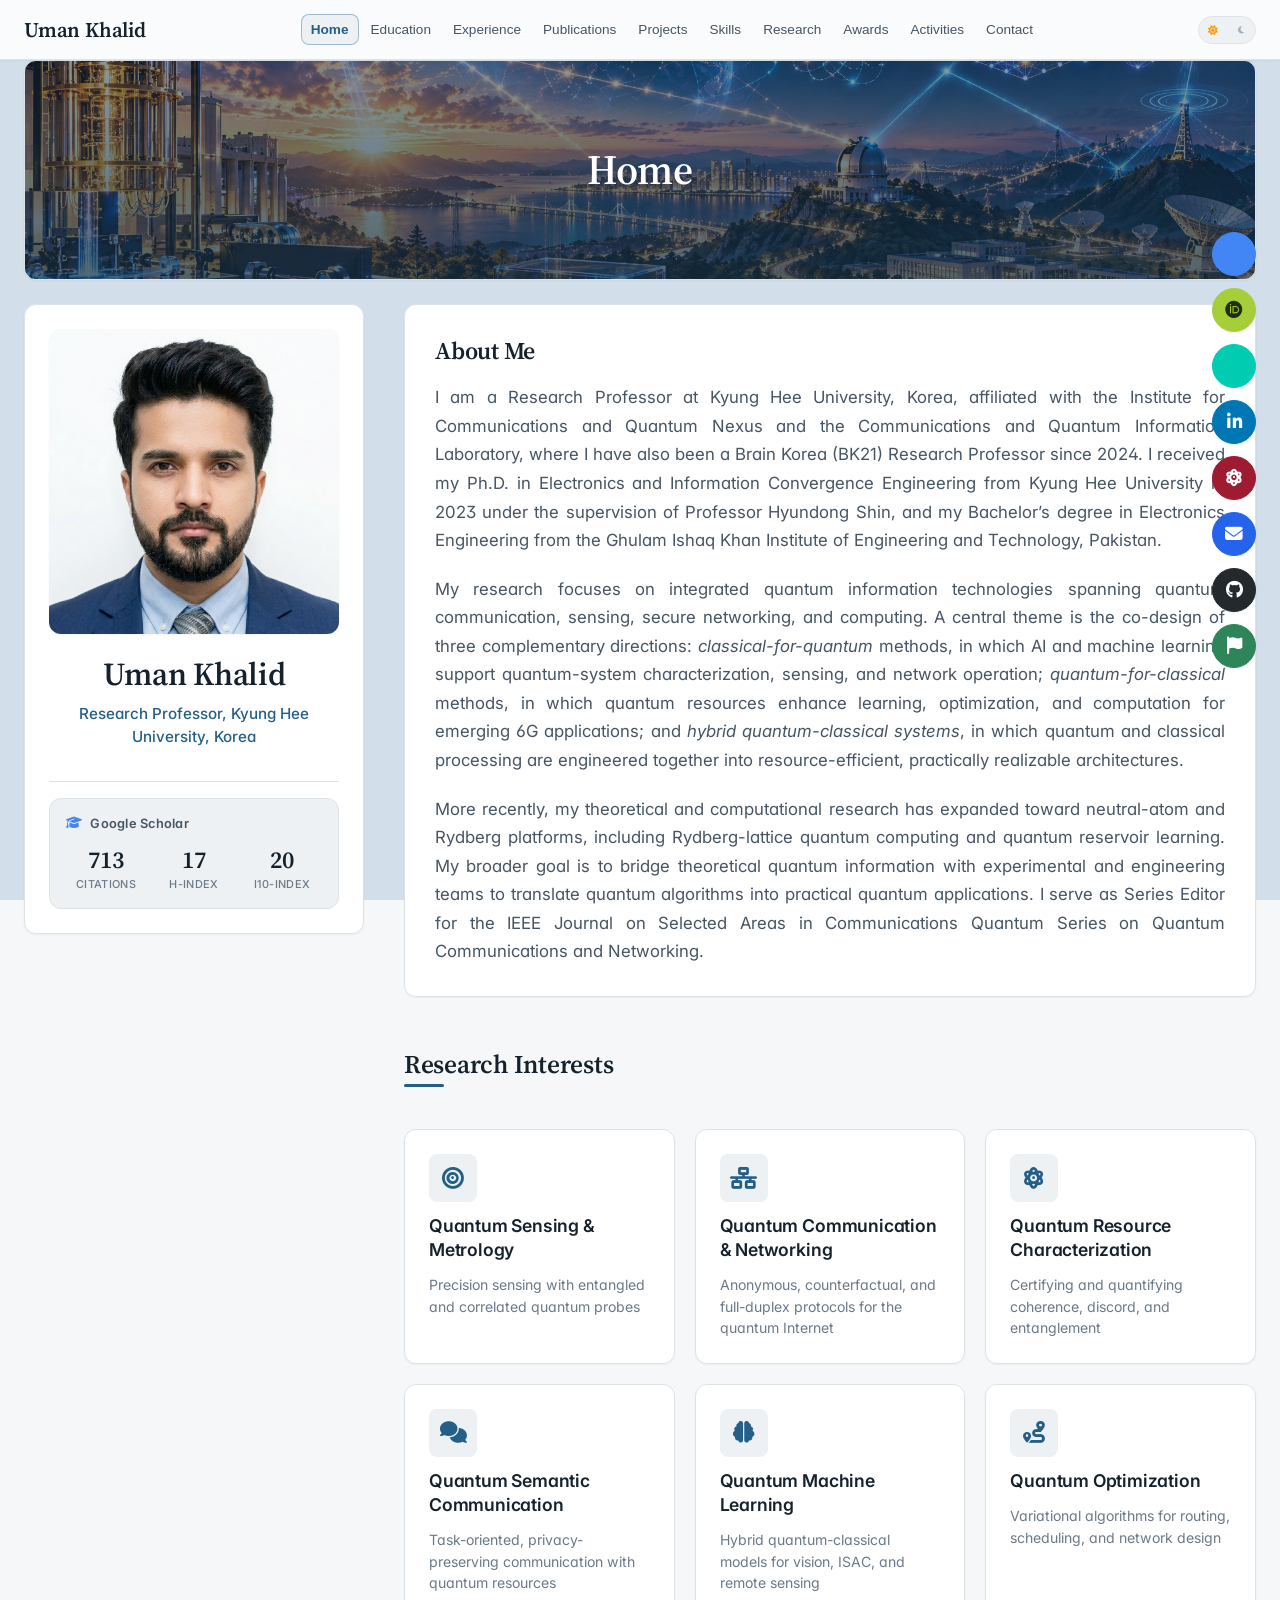
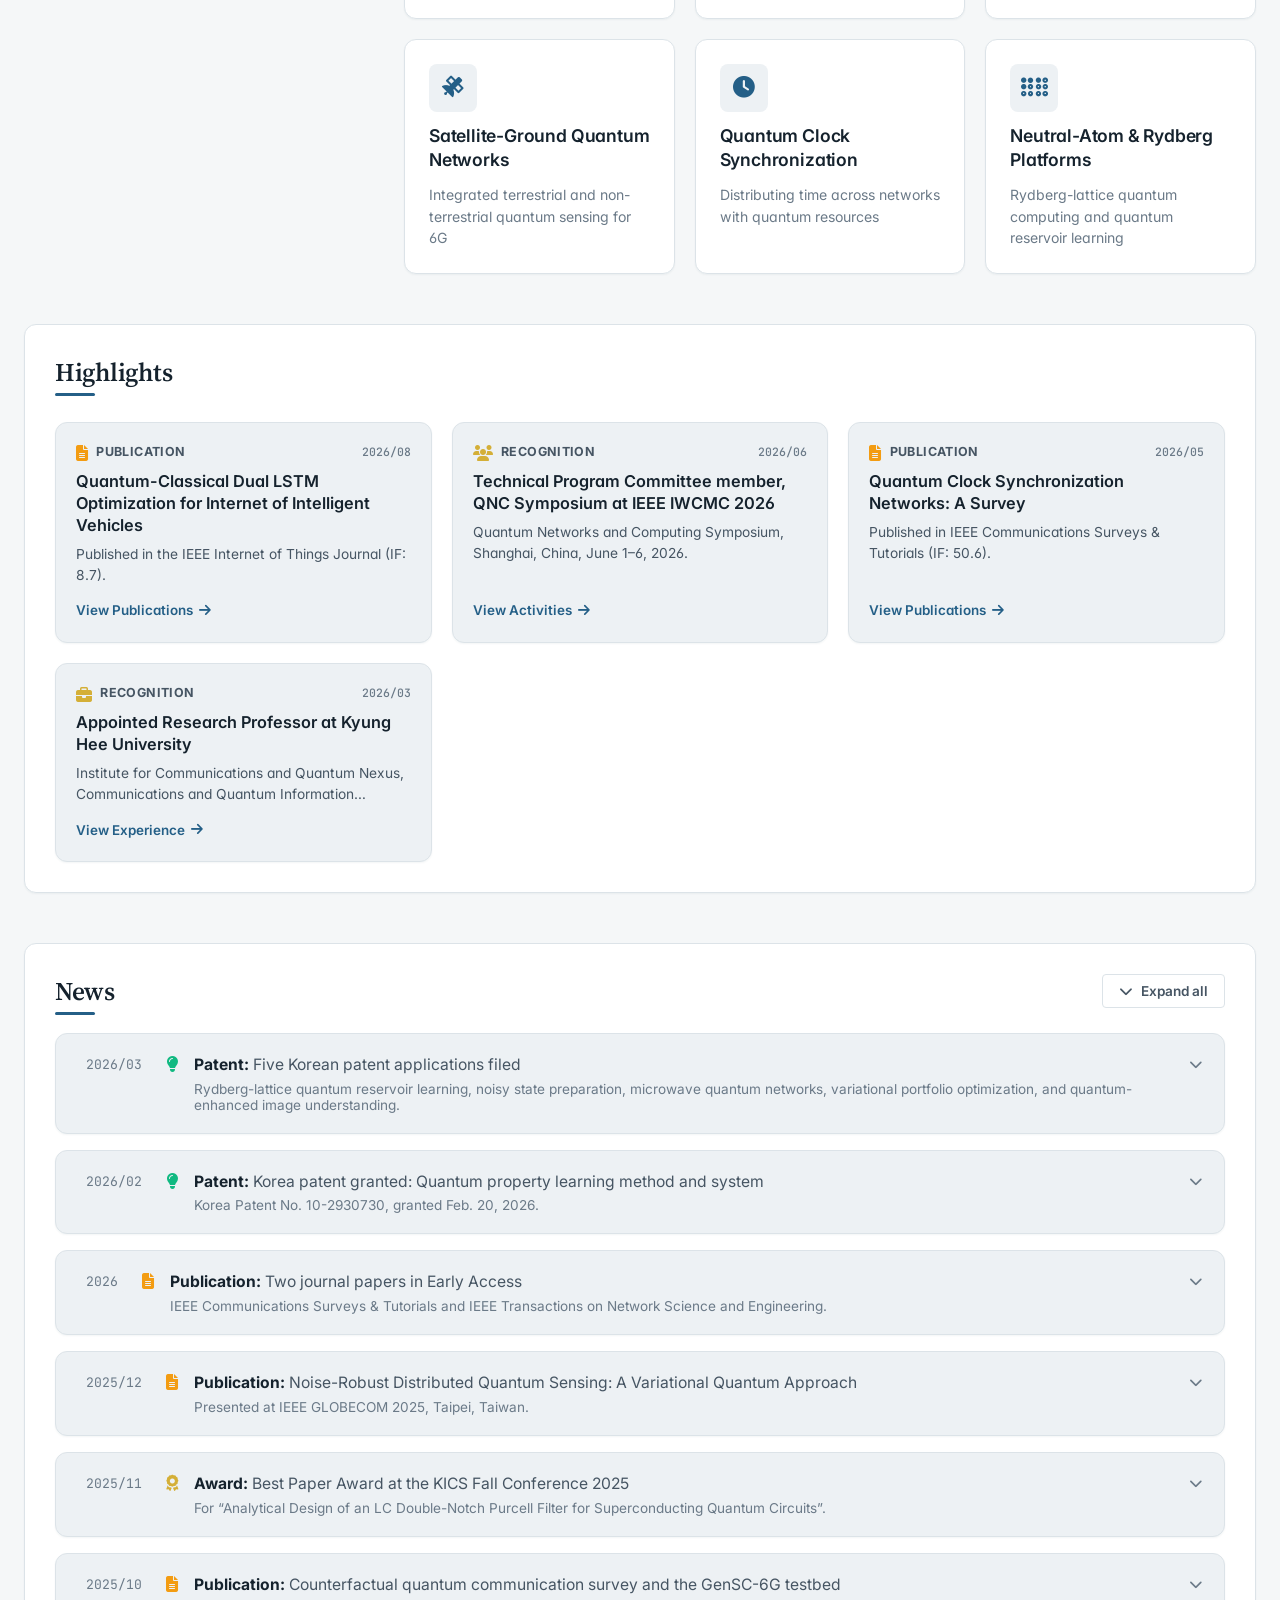
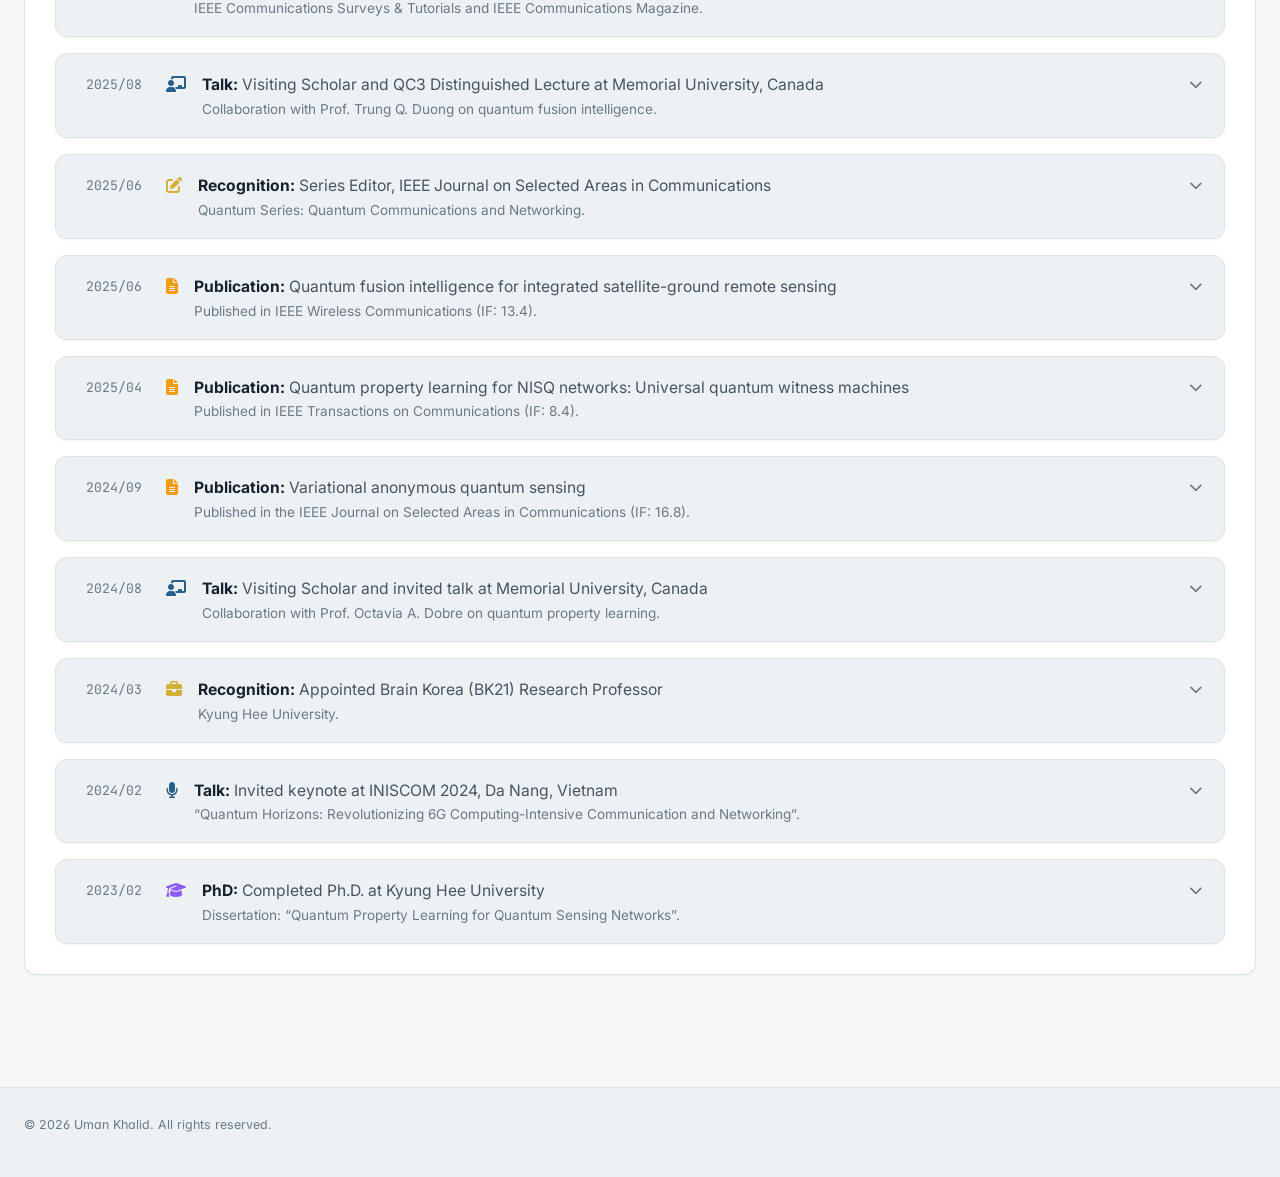
==== commit 9f01ae44: "feat: Update Google Scholar metrics fetching script and workflow - Enhanced the `update-scholar.mjs`" ====
--- a/index.html
+++ b/index.html
@@ -6,11 +6,11 @@
     <title>Dr. Uman Khalid | Research Professor, Kyung Hee University</title>
     <meta
       name="description"
-      content="Dr. Uman Khalid, Research Professor at Kyung Hee University, Korea: quantum sensing, quantum communication and networking, and quantum machine learning for 6G. 26 journal papers, 4 patents."
+      content="Dr. Uman Khalid, Research Professor at Kyung Hee University, Korea: quantum sensing, quantum communication and networking, and quantum machine learning for 6G. 26 journal papers, 6 granted patents, and 5 patent applications."
     />
     <meta
       name="keywords"
-      content="Uman Khalid, Dr. Uman Khalid, U. Khalid, Kyung Hee University, Research Professor, BK21 Research Professor, Communications and Quantum Information Laboratory, Institute for Communications and Quantum Nexus, Hyundong Shin, quantum sensing, quantum metrology, quantum communication, quantum networking, quantum Internet, NISQ networks, anonymous quantum communication, counterfactual quantum communication, quantum clock synchronization, quantum semantic communication, quantum machine learning, hybrid quantum-classical learning, variational quantum algorithms, quantum optimization, Rydberg atomic receivers, 6G, ISAC, IEEE JSAC Series Editor"
+      content="Uman Khalid, Dr. Uman Khalid, U. Khalid, Kyung Hee University, Research Professor, BK21 Research Professor, Communications and Quantum Information Laboratory, Institute for Communications and Quantum Nexus, Hyundong Shin, quantum sensing, quantum metrology, quantum communication, quantum networking, quantum Internet, NISQ networks, anonymous quantum communication, counterfactual quantum communication, quantum clock synchronization, quantum semantic communication, quantum machine learning, hybrid quantum-classical learning, variational quantum algorithms, quantum optimization, Rydberg atomic receivers, neutral-atom quantum computing, Rydberg-lattice quantum computing, quantum reservoir learning, 6G, ISAC, IEEE JSAC Series Editor"
     />
     <meta name="author" content="Uman Khalid" />
     <meta
@@ -145,7 +145,7 @@
 
     <!-- JSON-LD Structured Data -->
     <script type="application/ld+json">
-      {"@context":"https://schema.org","@graph":[{"@type":"WebSite","@id":"https://umankhalid.github.io/#website","url":"https://umankhalid.github.io/","name":"Uman Khalid","alternateName":"Uman Khalid Academic Website","description":"Academic website of Dr. Uman Khalid, Research Professor at Kyung Hee University, covering quantum sensing, quantum communication and networking, quantum semantic communication, and quantum-enhanced AI for 6G.","inLanguage":"en","publisher":{"@id":"https://umankhalid.github.io/#person"}},{"@type":"ProfilePage","@id":"https://umankhalid.github.io/#profile","url":"https://umankhalid.github.io/","name":"Dr. Uman Khalid - Research Professor, Kyung Hee University","isPartOf":{"@id":"https://umankhalid.github.io/#website"},"mainEntity":{"@id":"https://umankhalid.github.io/#person"},"primaryImageOfPage":{"@type":"ImageObject","url":"https://umankhalid.github.io/assets/images/profile/umankhalid_profile.jpg","width":928,"height":1070},"dateModified":"2026-09-24"},{"@type":"Person","@id":"https://umankhalid.github.io/#person","name":"Uman Khalid","givenName":"Uman","familyName":"Khalid","honorificPrefix":"Dr.","alternateName":["U. Khalid","Dr. Uman Khalid"],"jobTitle":"Research Professor","description":"Research Professor at Kyung Hee University working on integrated quantum information technologies spanning quantum communication, sensing, secure networking, and computing, including quantum semantic communication and hybrid quantum-classical learning for 6G.","image":"https://umankhalid.github.io/assets/images/profile/umankhalid_profile.jpg","url":"https://umankhalid.github.io/","email":"mailto:umankhalid@khu.ac.kr","address":{"@type":"PostalAddress","streetAddress":"Electronics and Information Building, Global Campus, Kyung Hee University","addressLocality":"Yongin-si","addressRegion":"Gyeonggi-do","postalCode":"17104","addressCountry":"KR"},"worksFor":{"@type":"CollegeOrUniversity","name":"Kyung Hee University","url":"https://www.khu.ac.kr/"},"affiliation":[{"@type":"CollegeOrUniversity","name":"Kyung Hee University","url":"https://www.khu.ac.kr/"},{"@type":"ResearchOrganization","name":"Communications and Quantum Information Laboratory","url":"https://cqilab.khu.ac.kr/people/","parentOrganization":{"@type":"CollegeOrUniversity","name":"Kyung Hee University","url":"https://www.khu.ac.kr/"}},{"@type":"ResearchOrganization","name":"Institute for Communications and Quantum Nexus","parentOrganization":{"@type":"CollegeOrUniversity","name":"Kyung Hee University","url":"https://www.khu.ac.kr/"}}],"alumniOf":[{"@type":"CollegeOrUniversity","name":"Kyung Hee University","url":"https://www.khu.ac.kr/"},{"@type":"CollegeOrUniversity","name":"Ghulam Ishaq Khan Institute of Engineering and Technology","url":"https://giki.edu.pk"}],"hasCredential":[{"@type":"EducationalOccupationalCredential","credentialCategory":"degree","name":"Ph.D. in Electronics and Information Convergence Engineering","recognizedBy":{"@type":"CollegeOrUniversity","name":"Kyung Hee University","url":"https://www.khu.ac.kr/"}},{"@type":"EducationalOccupationalCredential","credentialCategory":"degree","name":"Bachelor of Electronics Engineering","recognizedBy":{"@type":"CollegeOrUniversity","name":"Ghulam Ishaq Khan Institute of Engineering and Technology","url":"https://giki.edu.pk"}}],"award":["Best Paper Award, KICS Fall Conference (2025)","Excellent Paper Award, BrainKorea21 (2021)","Doctoral Research Scholarship, BrainKorea21 Plus (2016-2022)","Graduate Student Scholarship, Kyung Hee University (2016-2022)","Gold Medal in Final Year Project, Ghulam Ishaq Khan Institute of Engineering and Technology (2015)"],"knowsAbout":["Quantum sensing","Quantum metrology","Quantum communication","Quantum networking","Quantum Internet","NISQ networks","Anonymous quantum communication","Counterfactual quantum communication","Quantum clock synchronization","Quantum semantic communication","Quantum machine learning","Hybrid quantum-classical learning","Variational quantum algorithms","Quantum optimization","Rydberg atomic receivers","6G wireless communications","Integrated sensing and communication (ISAC)","Satellite-ground quantum networks"],"identifier":{"@type":"PropertyValue","propertyID":"ORCID","value":"0000-0002-9089-1139"},"sameAs":["https://scholar.google.com/citations?user=CyVQHYEAAAAJ","https://orcid.org/0000-0002-9089-1139","https://www.researchgate.net/profile/Uman-Khalid-3","https://www.linkedin.com/in/uman-khalid-552b70b4/","https://cqilab.khu.ac.kr/people/"]},{"@type":"ItemList","@id":"https://umankhalid.github.io/#journal-articles","name":"Journal articles by Uman Khalid","numberOfItems":26,"itemListElement":[{"@type":"ListItem","position":1,"item":{"@type":"ScholarlyArticle","headline":"Approximation Algorithms for Vehicle Routing Problems: A Survey","datePublished":"2026","isPartOf":{"@type":"Periodical","name":"IEEE Communications Surveys & Tutorials"},"author":[{"@type":"Person","name":"J. Zhao"},{"@id":"https://umankhalid.github.io/#person"},{"@type":"Person","name":"S. N. Paing"},{"@type":"Person","name":"C. Zhang"},{"@type":"Person","name":"Z.-H. Zhan"},{"@type":"Person","name":"H. Shin"}],"url":"https://doi.org/10.1109/comst.2026.3731146","identifier":{"@type":"PropertyValue","propertyID":"DOI","value":"10.1109/comst.2026.3731146"}}},{"@type":"ListItem","position":2,"item":{"@type":"ScholarlyArticle","headline":"Quantum Fusion Learning for 6G Networks with Kolmogorov-Arnold Networks","datePublished":"2026","isPartOf":{"@type":"Periodical","name":"IEEE Transactions on Network Science and Engineering"},"author":[{"@type":"Person","name":"U. I. Paracha"},{"@id":"https://umankhalid.github.io/#person"},{"@type":"Person","name":"S. M. A. Rizvi"},{"@type":"Person","name":"T. Q. Duong"},{"@type":"Person","name":"M. Z. Win"},{"@type":"Person","name":"H. Shin"}],"url":"https://doi.org/10.1109/tnse.2026.3725065","identifier":{"@type":"PropertyValue","propertyID":"DOI","value":"10.1109/tnse.2026.3725065"}}},{"@type":"ListItem","position":3,"item":{"@type":"ScholarlyArticle","headline":"Quantum-Classical Dual LSTM Optimization for Internet of Intelligent Vehicles","datePublished":"2026","isPartOf":{"@type":"Periodical","name":"IEEE Internet of Things Journal"},"author":[{"@type":"Person","name":"M. M. U. Gondel"},{"@id":"https://umankhalid.github.io/#person"},{"@type":"Person","name":"T. Q. Duong"},{"@type":"Person","name":"E.-K. Hong"},{"@type":"Person","name":"H. Shin"}],"url":"https://doi.org/10.1109/jiot.2026.3696701","identifier":{"@type":"PropertyValue","propertyID":"DOI","value":"10.1109/jiot.2026.3696701"}}},{"@type":"ListItem","position":4,"item":{"@type":"ScholarlyArticle","headline":"Quantum Clock Synchronization Networks: A Survey","datePublished":"2026","isPartOf":{"@type":"Periodical","name":"IEEE Communications Surveys & Tutorials"},"author":[{"@id":"https://umankhalid.github.io/#person"},{"@type":"Person","name":"M. S. Ulum"},{"@type":"Person","name":"Mujirin"},{"@type":"Person","name":"G. T. F. d. Abreu"},{"@type":"Person","name":"E. Björnson"},{"@type":"Person","name":"H. Shin"}],"url":"https://doi.org/10.1109/comst.2026.3694353","identifier":{"@type":"PropertyValue","propertyID":"DOI","value":"10.1109/comst.2026.3694353"}}},{"@type":"ListItem","position":5,"item":{"@type":"ScholarlyArticle","headline":"Counterfactual Quantum Communication: Information Exchange in Quantum Shadows","datePublished":"2025","isPartOf":{"@type":"Periodical","name":"IEEE Communications Surveys & Tutorials"},"author":[{"@type":"Person","name":"S. N. Paing"},{"@type":"Person","name":"F. Zaman"},{"@id":"https://umankhalid.github.io/#person"},{"@type":"Person","name":"T. Q. Duong"},{"@type":"Person","name":"M. Z. Win"},{"@type":"Person","name":"H. Shin"}],"url":"https://doi.org/10.1109/comst.2025.3616390","identifier":{"@type":"PropertyValue","propertyID":"DOI","value":"10.1109/comst.2025.3616390"}}},{"@type":"ListItem","position":6,"item":{"@type":"ScholarlyArticle","headline":"GenSC-6G: A Prototype Testbed for Integrated Generative AI, Quantum, and Semantic Communication","datePublished":"2025","isPartOf":{"@type":"Periodical","name":"IEEE Communications Magazine"},"author":[{"@type":"Person","name":"B. E. Arfeto"},{"@type":"Person","name":"S. Tariq"},{"@id":"https://umankhalid.github.io/#person"},{"@type":"Person","name":"T. Q. Duong"},{"@type":"Person","name":"H. Shin"}],"url":"https://doi.org/10.1109/mcom.001.2400760","identifier":{"@type":"PropertyValue","propertyID":"DOI","value":"10.1109/mcom.001.2400760"}}},{"@type":"ListItem","position":7,"item":{"@type":"ScholarlyArticle","headline":"Quantum Computing for Intelligent Transportation Systems: VQE-Based Traffic Routing and EV Charging Scheduling","datePublished":"2025","isPartOf":{"@type":"Periodical","name":"Mathematics"},"author":[{"@id":"https://umankhalid.github.io/#person"},{"@type":"Person","name":"U. I. Paracha"},{"@type":"Person","name":"S. M. A. Rizvi"},{"@type":"Person","name":"H. Shin"}],"url":"https://doi.org/10.3390/math13172761","identifier":{"@type":"PropertyValue","propertyID":"DOI","value":"10.3390/math13172761"}}},{"@type":"ListItem","position":8,"item":{"@type":"ScholarlyArticle","headline":"Quantum Machine Learning: Towards Hybrid Quantum-Classical Vision Models","datePublished":"2025","isPartOf":{"@type":"Periodical","name":"Mathematics"},"author":[{"@type":"Person","name":"S. M. A. Rizvi"},{"@type":"Person","name":"U. I. Paracha"},{"@id":"https://umankhalid.github.io/#person"},{"@type":"Person","name":"K. Lee"},{"@type":"Person","name":"H. Shin"}],"url":"https://doi.org/10.3390/math13162645","identifier":{"@type":"PropertyValue","propertyID":"DOI","value":"10.3390/math13162645"}}},{"@type":"ListItem","position":9,"item":{"@type":"ScholarlyArticle","headline":"Controlled Quantum Semantic Communication for Industrial CPS Networks","datePublished":"2025","isPartOf":{"@type":"Periodical","name":"IEEE Transactions on Network Science and Engineering"},"author":[{"@type":"Person","name":"S. M. A. Rizvi"},{"@id":"https://umankhalid.github.io/#person"},{"@type":"Person","name":"S. Chatzinotas"},{"@type":"Person","name":"T. Q. Duong"},{"@type":"Person","name":"H. Shin"}],"url":"https://doi.org/10.1109/tnse.2025.3589296","identifier":{"@type":"PropertyValue","propertyID":"DOI","value":"10.1109/tnse.2025.3589296"}}},{"@type":"ListItem","position":10,"item":{"@type":"ScholarlyArticle","headline":"Quantum fusion intelligence for integrated satellite-ground remote sensing","datePublished":"2025","isPartOf":{"@type":"Periodical","name":"IEEE Wireless Communications"},"author":[{"@id":"https://umankhalid.github.io/#person"},{"@type":"Person","name":"U. I. Paracha"},{"@type":"Person","name":"Z. Naveed"},{"@type":"Person","name":"T. Q. Duong"},{"@type":"Person","name":"M. Z. Win"},{"@type":"Person","name":"H. Shin"}],"url":"https://doi.org/10.1109/mwc.001.2400425","identifier":{"@type":"PropertyValue","propertyID":"DOI","value":"10.1109/mwc.001.2400425"}}},{"@type":"ListItem","position":11,"item":{"@type":"ScholarlyArticle","headline":"Quantum property learning for NISQ networks: Universal quantum witness machines","datePublished":"2025","isPartOf":{"@type":"Periodical","name":"IEEE Transactions on Communications"},"author":[{"@id":"https://umankhalid.github.io/#person"},{"@type":"Person","name":"J. ur Rehman"},{"@type":"Person","name":"H. Jung"},{"@type":"Person","name":"T. Q. Duong"},{"@type":"Person","name":"O. A. Dobre"},{"@type":"Person","name":"H. Shin"}],"url":"https://doi.org/10.1109/tcomm.2024.3469555","identifier":{"@type":"PropertyValue","propertyID":"DOI","value":"10.1109/tcomm.2024.3469555"}}},{"@type":"ListItem","position":12,"item":{"@type":"ScholarlyArticle","headline":"Integrated satellite-ground variational quantum sensing networks","datePublished":"2024","isPartOf":{"@type":"Periodical","name":"IEEE Communications Magazine"},"author":[{"@id":"https://umankhalid.github.io/#person"},{"@type":"Person","name":"M. S. Ulum"},{"@type":"Person","name":"M. Z. Win"},{"@type":"Person","name":"H. Shin"}],"url":"https://doi.org/10.1109/mcom.005.2300844","identifier":{"@type":"PropertyValue","propertyID":"DOI","value":"10.1109/mcom.005.2300844"}}},{"@type":"ListItem","position":13,"item":{"@type":"ScholarlyArticle","headline":"Deep quantum-transformer networks for multimodal beam prediction in ISAC systems","datePublished":"2024","isPartOf":{"@type":"Periodical","name":"IEEE Internet of Things Journal"},"author":[{"@type":"Person","name":"S. Tariq"},{"@type":"Person","name":"B. E. Arfeto"},{"@id":"https://umankhalid.github.io/#person"},{"@type":"Person","name":"S. Kim"},{"@type":"Person","name":"T. Q. Duong"},{"@type":"Person","name":"H. Shin"}],"url":"https://doi.org/10.1109/jiot.2024.3420455","identifier":{"@type":"PropertyValue","propertyID":"DOI","value":"10.1109/jiot.2024.3420455"}}},{"@type":"ListItem","position":14,"item":{"@type":"ScholarlyArticle","headline":"Variational anonymous quantum sensing","datePublished":"2024","isPartOf":{"@type":"Periodical","name":"IEEE Journal on Selected Areas in Communications"},"author":[{"@type":"Person","name":"M. S. Ulum"},{"@id":"https://umankhalid.github.io/#person"},{"@type":"Person","name":"J. W. Setiawan"},{"@type":"Person","name":"T. Q. Duong"},{"@type":"Person","name":"M. Z. Win"},{"@type":"Person","name":"H. Shin"}],"url":"https://doi.org/10.1109/jsac.2024.3414932","identifier":{"@type":"PropertyValue","propertyID":"DOI","value":"10.1109/jsac.2024.3414932"}}},{"@type":"ListItem","position":15,"item":{"@type":"ScholarlyArticle","headline":"Integrating sustainable big AI: Quantum anonymous semantic broadcast","datePublished":"2024","isPartOf":{"@type":"Periodical","name":"IEEE Wireless Communications"},"author":[{"@type":"Person","name":"S. Tariq"},{"@id":"https://umankhalid.github.io/#person"},{"@type":"Person","name":"B. E. Arfeto"},{"@type":"Person","name":"T. Q. Duong"},{"@type":"Person","name":"H. Shin"}],"url":"https://doi.org/10.1109/mwc.007.2300503","identifier":{"@type":"PropertyValue","propertyID":"DOI","value":"10.1109/mwc.007.2300503"}}},{"@type":"ListItem","position":16,"item":{"@type":"ScholarlyArticle","headline":"Quantum network engineering in the NISQ age: Principles, missions, and challenges","datePublished":"2024","isPartOf":{"@type":"Periodical","name":"IEEE Network"},"author":[{"@id":"https://umankhalid.github.io/#person"},{"@type":"Person","name":"J. ur Rehman"},{"@type":"Person","name":"S. N. Paing"},{"@type":"Person","name":"H. Jung"},{"@type":"Person","name":"T. Q. Duong"},{"@type":"Person","name":"H. Shin"}],"url":"https://doi.org/10.1109/mnet.2023.3328892","identifier":{"@type":"PropertyValue","propertyID":"DOI","value":"10.1109/mnet.2023.3328892"}}},{"@type":"ListItem","position":17,"item":{"@type":"ScholarlyArticle","headline":"Quantum full-duplex communication","datePublished":"2023","isPartOf":{"@type":"Periodical","name":"IEEE Journal on Selected Areas in Communications"},"author":[{"@type":"Person","name":"F. Zaman"},{"@id":"https://umankhalid.github.io/#person"},{"@type":"Person","name":"T. Q. Duong"},{"@type":"Person","name":"H. Shin"},{"@type":"Person","name":"M. Z. Win"}],"url":"https://doi.org/10.1109/jsac.2023.3287611","identifier":{"@type":"PropertyValue","propertyID":"DOI","value":"10.1109/jsac.2023.3287611"}}},{"@type":"ListItem","position":18,"item":{"@type":"ScholarlyArticle","headline":"Quantum semantic communications for Metaverse: Principles and challenges","datePublished":"2023","isPartOf":{"@type":"Periodical","name":"IEEE Wireless Communications"},"author":[{"@id":"https://umankhalid.github.io/#person"},{"@type":"Person","name":"M. S. Ulum"},{"@type":"Person","name":"A. Farooq"},{"@type":"Person","name":"T. Q. Duong"},{"@type":"Person","name":"O. A. Dobre"},{"@type":"Person","name":"H. Shin"}],"url":"https://doi.org/10.1109/mwc.002.2200613","identifier":{"@type":"PropertyValue","propertyID":"DOI","value":"10.1109/mwc.002.2200613"}}},{"@type":"ListItem","position":19,"item":{"@type":"ScholarlyArticle","headline":"Quantum secure metrology for network sensing-based applications","datePublished":"2023","isPartOf":{"@type":"Periodical","name":"Scientific Reports"},"author":[{"@type":"Person","name":"M. T. Rahim"},{"@type":"Person","name":"A. Khan"},{"@id":"https://umankhalid.github.io/#person"},{"@type":"Person","name":"J. ur Rehman"},{"@type":"Person","name":"H. Jung"},{"@type":"Person","name":"H. Shin"}],"url":"https://doi.org/10.1038/s41598-023-38802-6","identifier":{"@type":"PropertyValue","propertyID":"DOI","value":"10.1038/s41598-023-38802-6"}}},{"@type":"ListItem","position":20,"item":{"@type":"ScholarlyArticle","headline":"Entanglement detection with artificial neural networks","datePublished":"2023","isPartOf":{"@type":"Periodical","name":"Scientific Reports"},"author":[{"@type":"Person","name":"N. Asif"},{"@id":"https://umankhalid.github.io/#person"},{"@type":"Person","name":"A. Khan"},{"@type":"Person","name":"T. Q. Duong"},{"@type":"Person","name":"H. Shin"}],"url":"https://doi.org/10.1038/s41598-023-28745-3","identifier":{"@type":"PropertyValue","propertyID":"DOI","value":"10.1038/s41598-023-28745-3"}}},{"@type":"ListItem","position":21,"item":{"@type":"ScholarlyArticle","headline":"Quantum anonymous private information retrieval for distributed networks","datePublished":"2022","isPartOf":{"@type":"Periodical","name":"IEEE Transactions on Communications"},"author":[{"@type":"Person","name":"A. Khan"},{"@id":"https://umankhalid.github.io/#person"},{"@type":"Person","name":"J. ur Rehman"},{"@type":"Person","name":"H. Shin"}],"url":"https://doi.org/10.1109/tcomm.2022.3168079","identifier":{"@type":"PropertyValue","propertyID":"DOI","value":"10.1109/tcomm.2022.3168079"}}},{"@type":"ListItem","position":22,"item":{"@type":"ScholarlyArticle","headline":"Robust quantum state tomography method for quantum sensing","datePublished":"2022","isPartOf":{"@type":"Periodical","name":"Sensors"},"author":[{"@type":"Person","name":"A. Farooq"},{"@id":"https://umankhalid.github.io/#person"},{"@type":"Person","name":"J. ur Rehman"},{"@type":"Person","name":"H. Shin"}],"url":"https://doi.org/10.3390/s22072669","identifier":{"@type":"PropertyValue","propertyID":"DOI","value":"10.3390/s22072669"}}},{"@type":"ListItem","position":23,"item":{"@type":"ScholarlyArticle","headline":"Quantum anonymous collision detection for quantum networks","datePublished":"2021","isPartOf":{"@type":"Periodical","name":"EPJ Quantum Technology"},"author":[{"@type":"Person","name":"A. Khan"},{"@id":"https://umankhalid.github.io/#person"},{"@type":"Person","name":"J. ur Rehman"},{"@type":"Person","name":"K. Lee"},{"@type":"Person","name":"H. Shin"}],"url":"https://doi.org/10.1140/epjqt/s40507-021-00116-9","identifier":{"@type":"PropertyValue","propertyID":"DOI","value":"10.1140/epjqt/s40507-021-00116-9"}}},{"@type":"ListItem","position":24,"item":{"@type":"ScholarlyArticle","headline":"Metrologically resourceful multipartite entanglement under quantum many-body effects","datePublished":"2021","isPartOf":{"@type":"Periodical","name":"Quantum Science and Technology"},"author":[{"@id":"https://umankhalid.github.io/#person"},{"@type":"Person","name":"J. ur Rehman"},{"@type":"Person","name":"H. Shin"}],"url":"https://doi.org/10.1088/2058-9565/abd893","identifier":{"@type":"PropertyValue","propertyID":"DOI","value":"10.1088/2058-9565/abd893"}}},{"@type":"ListItem","position":25,"item":{"@type":"ScholarlyArticle","headline":"Measurement-based quantum correlations for quantum information processing","datePublished":"2020","isPartOf":{"@type":"Periodical","name":"Scientific Reports"},"author":[{"@id":"https://umankhalid.github.io/#person"},{"@type":"Person","name":"J. ur Rehman"},{"@type":"Person","name":"H. Shin"}],"url":"https://doi.org/10.1038/s41598-020-59220-y","identifier":{"@type":"PropertyValue","propertyID":"DOI","value":"10.1038/s41598-020-59220-y"}}},{"@type":"ListItem","position":26,"item":{"@type":"ScholarlyArticle","headline":"Measurement-based quantum correlation in mixed-state quantum metrology","datePublished":"2018","isPartOf":{"@type":"Periodical","name":"Quantum Information Processing"},"author":[{"@id":"https://umankhalid.github.io/#person"},{"@type":"Person","name":"Y. Jeong"},{"@type":"Person","name":"H. Shin"}],"url":"https://doi.org/10.1007/s11128-018-2110-8","identifier":{"@type":"PropertyValue","propertyID":"DOI","value":"10.1007/s11128-018-2110-8"}}}]}]}
+      {"@context":"https://schema.org","@graph":[{"@type":"WebSite","@id":"https://umankhalid.github.io/#website","url":"https://umankhalid.github.io/","name":"Uman Khalid","alternateName":"Uman Khalid Academic Website","description":"Academic website of Dr. Uman Khalid, Research Professor at Kyung Hee University, covering quantum sensing, quantum communication and networking, quantum semantic communication, and quantum-enhanced AI for 6G.","inLanguage":"en","publisher":{"@id":"https://umankhalid.github.io/#person"}},{"@type":"ProfilePage","@id":"https://umankhalid.github.io/#profile","url":"https://umankhalid.github.io/","name":"Dr. Uman Khalid - Research Professor, Kyung Hee University","isPartOf":{"@id":"https://umankhalid.github.io/#website"},"mainEntity":{"@id":"https://umankhalid.github.io/#person"},"primaryImageOfPage":{"@type":"ImageObject","url":"https://umankhalid.github.io/assets/images/profile/umankhalid_profile.jpg","width":928,"height":1070},"dateModified":"2026-11-01"},{"@type":"Person","@id":"https://umankhalid.github.io/#person","name":"Uman Khalid","givenName":"Uman","familyName":"Khalid","honorificPrefix":"Dr.","alternateName":["U. Khalid","Dr. Uman Khalid"],"jobTitle":"Research Professor","description":"Research Professor at Kyung Hee University working on integrated quantum information technologies spanning quantum communication, sensing, secure networking, and computing, including quantum semantic communication and hybrid quantum-classical learning for 6G.","image":"https://umankhalid.github.io/assets/images/profile/umankhalid_profile.jpg","url":"https://umankhalid.github.io/","email":"mailto:umankhalid@khu.ac.kr","address":{"@type":"PostalAddress","streetAddress":"Electronics and Information Building, Global Campus, Kyung Hee University","addressLocality":"Yongin-si","addressRegion":"Gyeonggi-do","postalCode":"17104","addressCountry":"KR"},"worksFor":{"@type":"CollegeOrUniversity","name":"Kyung Hee University","url":"https://www.khu.ac.kr/"},"affiliation":[{"@type":"CollegeOrUniversity","name":"Kyung Hee University","url":"https://www.khu.ac.kr/"},{"@type":"ResearchOrganization","name":"Communications and Quantum Information Laboratory","url":"https://cqilab.khu.ac.kr/people/","parentOrganization":{"@type":"CollegeOrUniversity","name":"Kyung Hee University","url":"https://www.khu.ac.kr/"}},{"@type":"ResearchOrganization","name":"Institute for Communications and Quantum Nexus","parentOrganization":{"@type":"CollegeOrUniversity","name":"Kyung Hee University","url":"https://www.khu.ac.kr/"}}],"alumniOf":[{"@type":"CollegeOrUniversity","name":"Kyung Hee University","url":"https://www.khu.ac.kr/"},{"@type":"CollegeOrUniversity","name":"Ghulam Ishaq Khan Institute of Engineering and Technology","url":"https://giki.edu.pk"}],"hasCredential":[{"@type":"EducationalOccupationalCredential","credentialCategory":"degree","name":"Ph.D. in Electronics and Information Convergence Engineering","recognizedBy":{"@type":"CollegeOrUniversity","name":"Kyung Hee University","url":"https://www.khu.ac.kr/"}},{"@type":"EducationalOccupationalCredential","credentialCategory":"degree","name":"Bachelor of Electronics Engineering","recognizedBy":{"@type":"CollegeOrUniversity","name":"Ghulam Ishaq Khan Institute of Engineering and Technology","url":"https://giki.edu.pk"}}],"award":["Best Paper Award, KICS Fall Conference (2025)","Excellent Paper Award, BrainKorea21 (2021)","Doctoral Research Scholarship, BrainKorea21 Plus (2016-2022)","Graduate Student Scholarship, Kyung Hee University (2016-2022)","Gold Medal in Final Year Project, Ghulam Ishaq Khan Institute of Engineering and Technology (2015)"],"knowsAbout":["Quantum sensing","Quantum metrology","Quantum communication","Quantum networking","Quantum Internet","NISQ networks","Anonymous quantum communication","Counterfactual quantum communication","Quantum clock synchronization","Quantum semantic communication","Quantum machine learning","Hybrid quantum-classical learning","Variational quantum algorithms","Quantum optimization","Rydberg atomic receivers","Neutral-atom quantum computing","Rydberg-lattice quantum computing","Quantum reservoir learning","6G wireless communications","Integrated sensing and communication (ISAC)","Satellite-ground quantum networks"],"identifier":{"@type":"PropertyValue","propertyID":"ORCID","value":"0000-0002-9089-1139"},"sameAs":["https://scholar.google.com/citations?user=CyVQHYEAAAAJ","https://orcid.org/0000-0002-9089-1139","https://www.researchgate.net/profile/Uman-Khalid-3","https://www.linkedin.com/in/uman-khalid-552b70b4/","https://cqilab.khu.ac.kr/people/"]},{"@type":"ItemList","@id":"https://umankhalid.github.io/#journal-articles","name":"Journal articles by Uman Khalid","numberOfItems":26,"itemListElement":[{"@type":"ListItem","position":1,"item":{"@type":"ScholarlyArticle","headline":"Approximation Algorithms for Vehicle Routing Problems: A Survey","datePublished":"2026","isPartOf":{"@type":"Periodical","name":"IEEE Communications Surveys & Tutorials"},"author":[{"@type":"Person","name":"J. Zhao"},{"@id":"https://umankhalid.github.io/#person"},{"@type":"Person","name":"S. N. Paing"},{"@type":"Person","name":"C. Zhang"},{"@type":"Person","name":"Z.-H. Zhan"},{"@type":"Person","name":"H. Shin"}],"url":"https://doi.org/10.1109/comst.2026.3731146","identifier":{"@type":"PropertyValue","propertyID":"DOI","value":"10.1109/comst.2026.3731146"}}},{"@type":"ListItem","position":2,"item":{"@type":"ScholarlyArticle","headline":"Quantum Fusion Learning for 6G Networks with Kolmogorov-Arnold Networks","datePublished":"2026","isPartOf":{"@type":"Periodical","name":"IEEE Transactions on Network Science and Engineering"},"author":[{"@type":"Person","name":"U. I. Paracha"},{"@id":"https://umankhalid.github.io/#person"},{"@type":"Person","name":"S. M. A. Rizvi"},{"@type":"Person","name":"T. Q. Duong"},{"@type":"Person","name":"M. Z. Win"},{"@type":"Person","name":"H. Shin"}],"url":"https://doi.org/10.1109/tnse.2026.3725065","identifier":{"@type":"PropertyValue","propertyID":"DOI","value":"10.1109/tnse.2026.3725065"}}},{"@type":"ListItem","position":3,"item":{"@type":"ScholarlyArticle","headline":"Quantum-Classical Dual LSTM Optimization for Internet of Intelligent Vehicles","datePublished":"2026","isPartOf":{"@type":"Periodical","name":"IEEE Internet of Things Journal"},"author":[{"@type":"Person","name":"M. M. U. Gondel"},{"@id":"https://umankhalid.github.io/#person"},{"@type":"Person","name":"T. Q. Duong"},{"@type":"Person","name":"E.-K. Hong"},{"@type":"Person","name":"H. Shin"}],"url":"https://doi.org/10.1109/jiot.2026.3696701","identifier":{"@type":"PropertyValue","propertyID":"DOI","value":"10.1109/jiot.2026.3696701"}}},{"@type":"ListItem","position":4,"item":{"@type":"ScholarlyArticle","headline":"Quantum Clock Synchronization Networks: A Survey","datePublished":"2026","isPartOf":{"@type":"Periodical","name":"IEEE Communications Surveys & Tutorials"},"author":[{"@id":"https://umankhalid.github.io/#person"},{"@type":"Person","name":"M. S. Ulum"},{"@type":"Person","name":"Mujirin"},{"@type":"Person","name":"G. T. F. d. Abreu"},{"@type":"Person","name":"E. Björnson"},{"@type":"Person","name":"H. Shin"}],"url":"https://doi.org/10.1109/comst.2026.3694353","identifier":{"@type":"PropertyValue","propertyID":"DOI","value":"10.1109/comst.2026.3694353"}}},{"@type":"ListItem","position":5,"item":{"@type":"ScholarlyArticle","headline":"Counterfactual Quantum Communication: Information Exchange in Quantum Shadows","datePublished":"2025","isPartOf":{"@type":"Periodical","name":"IEEE Communications Surveys & Tutorials"},"author":[{"@type":"Person","name":"S. N. Paing"},{"@type":"Person","name":"F. Zaman"},{"@id":"https://umankhalid.github.io/#person"},{"@type":"Person","name":"T. Q. Duong"},{"@type":"Person","name":"M. Z. Win"},{"@type":"Person","name":"H. Shin"}],"url":"https://doi.org/10.1109/comst.2025.3616390","identifier":{"@type":"PropertyValue","propertyID":"DOI","value":"10.1109/comst.2025.3616390"}}},{"@type":"ListItem","position":6,"item":{"@type":"ScholarlyArticle","headline":"GenSC-6G: A Prototype Testbed for Integrated Generative AI, Quantum, and Semantic Communication","datePublished":"2025","isPartOf":{"@type":"Periodical","name":"IEEE Communications Magazine"},"author":[{"@type":"Person","name":"B. E. Arfeto"},{"@type":"Person","name":"S. Tariq"},{"@id":"https://umankhalid.github.io/#person"},{"@type":"Person","name":"T. Q. Duong"},{"@type":"Person","name":"H. Shin"}],"url":"https://doi.org/10.1109/mcom.001.2400760","identifier":{"@type":"PropertyValue","propertyID":"DOI","value":"10.1109/mcom.001.2400760"}}},{"@type":"ListItem","position":7,"item":{"@type":"ScholarlyArticle","headline":"Quantum Computing for Intelligent Transportation Systems: VQE-Based Traffic Routing and EV Charging Scheduling","datePublished":"2025","isPartOf":{"@type":"Periodical","name":"Mathematics"},"author":[{"@id":"https://umankhalid.github.io/#person"},{"@type":"Person","name":"U. I. Paracha"},{"@type":"Person","name":"S. M. A. Rizvi"},{"@type":"Person","name":"H. Shin"}],"url":"https://doi.org/10.3390/math13172761","identifier":{"@type":"PropertyValue","propertyID":"DOI","value":"10.3390/math13172761"}}},{"@type":"ListItem","position":8,"item":{"@type":"ScholarlyArticle","headline":"Quantum Machine Learning: Towards Hybrid Quantum-Classical Vision Models","datePublished":"2025","isPartOf":{"@type":"Periodical","name":"Mathematics"},"author":[{"@type":"Person","name":"S. M. A. Rizvi"},{"@type":"Person","name":"U. I. Paracha"},{"@id":"https://umankhalid.github.io/#person"},{"@type":"Person","name":"K. Lee"},{"@type":"Person","name":"H. Shin"}],"url":"https://doi.org/10.3390/math13162645","identifier":{"@type":"PropertyValue","propertyID":"DOI","value":"10.3390/math13162645"}}},{"@type":"ListItem","position":9,"item":{"@type":"ScholarlyArticle","headline":"Controlled Quantum Semantic Communication for Industrial CPS Networks","datePublished":"2025","isPartOf":{"@type":"Periodical","name":"IEEE Transactions on Network Science and Engineering"},"author":[{"@type":"Person","name":"S. M. A. Rizvi"},{"@id":"https://umankhalid.github.io/#person"},{"@type":"Person","name":"S. Chatzinotas"},{"@type":"Person","name":"T. Q. Duong"},{"@type":"Person","name":"H. Shin"}],"url":"https://doi.org/10.1109/tnse.2025.3589296","identifier":{"@type":"PropertyValue","propertyID":"DOI","value":"10.1109/tnse.2025.3589296"}}},{"@type":"ListItem","position":10,"item":{"@type":"ScholarlyArticle","headline":"Quantum fusion intelligence for integrated satellite-ground remote sensing","datePublished":"2025","isPartOf":{"@type":"Periodical","name":"IEEE Wireless Communications"},"author":[{"@id":"https://umankhalid.github.io/#person"},{"@type":"Person","name":"U. I. Paracha"},{"@type":"Person","name":"Z. Naveed"},{"@type":"Person","name":"T. Q. Duong"},{"@type":"Person","name":"M. Z. Win"},{"@type":"Person","name":"H. Shin"}],"url":"https://doi.org/10.1109/mwc.001.2400425","identifier":{"@type":"PropertyValue","propertyID":"DOI","value":"10.1109/mwc.001.2400425"}}},{"@type":"ListItem","position":11,"item":{"@type":"ScholarlyArticle","headline":"Quantum property learning for NISQ networks: Universal quantum witness machines","datePublished":"2025","isPartOf":{"@type":"Periodical","name":"IEEE Transactions on Communications"},"author":[{"@id":"https://umankhalid.github.io/#person"},{"@type":"Person","name":"J. ur Rehman"},{"@type":"Person","name":"H. Jung"},{"@type":"Person","name":"T. Q. Duong"},{"@type":"Person","name":"O. A. Dobre"},{"@type":"Person","name":"H. Shin"}],"url":"https://doi.org/10.1109/tcomm.2024.3469555","identifier":{"@type":"PropertyValue","propertyID":"DOI","value":"10.1109/tcomm.2024.3469555"}}},{"@type":"ListItem","position":12,"item":{"@type":"ScholarlyArticle","headline":"Integrated satellite-ground variational quantum sensing networks","datePublished":"2024","isPartOf":{"@type":"Periodical","name":"IEEE Communications Magazine"},"author":[{"@id":"https://umankhalid.github.io/#person"},{"@type":"Person","name":"M. S. Ulum"},{"@type":"Person","name":"M. Z. Win"},{"@type":"Person","name":"H. Shin"}],"url":"https://doi.org/10.1109/mcom.005.2300844","identifier":{"@type":"PropertyValue","propertyID":"DOI","value":"10.1109/mcom.005.2300844"}}},{"@type":"ListItem","position":13,"item":{"@type":"ScholarlyArticle","headline":"Deep quantum-transformer networks for multimodal beam prediction in ISAC systems","datePublished":"2024","isPartOf":{"@type":"Periodical","name":"IEEE Internet of Things Journal"},"author":[{"@type":"Person","name":"S. Tariq"},{"@type":"Person","name":"B. E. Arfeto"},{"@id":"https://umankhalid.github.io/#person"},{"@type":"Person","name":"S. Kim"},{"@type":"Person","name":"T. Q. Duong"},{"@type":"Person","name":"H. Shin"}],"url":"https://doi.org/10.1109/jiot.2024.3420455","identifier":{"@type":"PropertyValue","propertyID":"DOI","value":"10.1109/jiot.2024.3420455"}}},{"@type":"ListItem","position":14,"item":{"@type":"ScholarlyArticle","headline":"Variational anonymous quantum sensing","datePublished":"2024","isPartOf":{"@type":"Periodical","name":"IEEE Journal on Selected Areas in Communications"},"author":[{"@type":"Person","name":"M. S. Ulum"},{"@id":"https://umankhalid.github.io/#person"},{"@type":"Person","name":"J. W. Setiawan"},{"@type":"Person","name":"T. Q. Duong"},{"@type":"Person","name":"M. Z. Win"},{"@type":"Person","name":"H. Shin"}],"url":"https://doi.org/10.1109/jsac.2024.3414932","identifier":{"@type":"PropertyValue","propertyID":"DOI","value":"10.1109/jsac.2024.3414932"}}},{"@type":"ListItem","position":15,"item":{"@type":"ScholarlyArticle","headline":"Integrating sustainable big AI: Quantum anonymous semantic broadcast","datePublished":"2024","isPartOf":{"@type":"Periodical","name":"IEEE Wireless Communications"},"author":[{"@type":"Person","name":"S. Tariq"},{"@id":"https://umankhalid.github.io/#person"},{"@type":"Person","name":"B. E. Arfeto"},{"@type":"Person","name":"T. Q. Duong"},{"@type":"Person","name":"H. Shin"}],"url":"https://doi.org/10.1109/mwc.007.2300503","identifier":{"@type":"PropertyValue","propertyID":"DOI","value":"10.1109/mwc.007.2300503"}}},{"@type":"ListItem","position":16,"item":{"@type":"ScholarlyArticle","headline":"Quantum network engineering in the NISQ age: Principles, missions, and challenges","datePublished":"2024","isPartOf":{"@type":"Periodical","name":"IEEE Network"},"author":[{"@id":"https://umankhalid.github.io/#person"},{"@type":"Person","name":"J. ur Rehman"},{"@type":"Person","name":"S. N. Paing"},{"@type":"Person","name":"H. Jung"},{"@type":"Person","name":"T. Q. Duong"},{"@type":"Person","name":"H. Shin"}],"url":"https://doi.org/10.1109/mnet.2023.3328892","identifier":{"@type":"PropertyValue","propertyID":"DOI","value":"10.1109/mnet.2023.3328892"}}},{"@type":"ListItem","position":17,"item":{"@type":"ScholarlyArticle","headline":"Quantum full-duplex communication","datePublished":"2023","isPartOf":{"@type":"Periodical","name":"IEEE Journal on Selected Areas in Communications"},"author":[{"@type":"Person","name":"F. Zaman"},{"@id":"https://umankhalid.github.io/#person"},{"@type":"Person","name":"T. Q. Duong"},{"@type":"Person","name":"H. Shin"},{"@type":"Person","name":"M. Z. Win"}],"url":"https://doi.org/10.1109/jsac.2023.3287611","identifier":{"@type":"PropertyValue","propertyID":"DOI","value":"10.1109/jsac.2023.3287611"}}},{"@type":"ListItem","position":18,"item":{"@type":"ScholarlyArticle","headline":"Quantum semantic communications for Metaverse: Principles and challenges","datePublished":"2023","isPartOf":{"@type":"Periodical","name":"IEEE Wireless Communications"},"author":[{"@id":"https://umankhalid.github.io/#person"},{"@type":"Person","name":"M. S. Ulum"},{"@type":"Person","name":"A. Farooq"},{"@type":"Person","name":"T. Q. Duong"},{"@type":"Person","name":"O. A. Dobre"},{"@type":"Person","name":"H. Shin"}],"url":"https://doi.org/10.1109/mwc.002.2200613","identifier":{"@type":"PropertyValue","propertyID":"DOI","value":"10.1109/mwc.002.2200613"}}},{"@type":"ListItem","position":19,"item":{"@type":"ScholarlyArticle","headline":"Quantum secure metrology for network sensing-based applications","datePublished":"2023","isPartOf":{"@type":"Periodical","name":"Scientific Reports"},"author":[{"@type":"Person","name":"M. T. Rahim"},{"@type":"Person","name":"A. Khan"},{"@id":"https://umankhalid.github.io/#person"},{"@type":"Person","name":"J. ur Rehman"},{"@type":"Person","name":"H. Jung"},{"@type":"Person","name":"H. Shin"}],"url":"https://doi.org/10.1038/s41598-023-38802-6","identifier":{"@type":"PropertyValue","propertyID":"DOI","value":"10.1038/s41598-023-38802-6"}}},{"@type":"ListItem","position":20,"item":{"@type":"ScholarlyArticle","headline":"Entanglement detection with artificial neural networks","datePublished":"2023","isPartOf":{"@type":"Periodical","name":"Scientific Reports"},"author":[{"@type":"Person","name":"N. Asif"},{"@id":"https://umankhalid.github.io/#person"},{"@type":"Person","name":"A. Khan"},{"@type":"Person","name":"T. Q. Duong"},{"@type":"Person","name":"H. Shin"}],"url":"https://doi.org/10.1038/s41598-023-28745-3","identifier":{"@type":"PropertyValue","propertyID":"DOI","value":"10.1038/s41598-023-28745-3"}}},{"@type":"ListItem","position":21,"item":{"@type":"ScholarlyArticle","headline":"Quantum anonymous private information retrieval for distributed networks","datePublished":"2022","isPartOf":{"@type":"Periodical","name":"IEEE Transactions on Communications"},"author":[{"@type":"Person","name":"A. Khan"},{"@id":"https://umankhalid.github.io/#person"},{"@type":"Person","name":"J. ur Rehman"},{"@type":"Person","name":"H. Shin"}],"url":"https://doi.org/10.1109/tcomm.2022.3168079","identifier":{"@type":"PropertyValue","propertyID":"DOI","value":"10.1109/tcomm.2022.3168079"}}},{"@type":"ListItem","position":22,"item":{"@type":"ScholarlyArticle","headline":"Robust quantum state tomography method for quantum sensing","datePublished":"2022","isPartOf":{"@type":"Periodical","name":"Sensors"},"author":[{"@type":"Person","name":"A. Farooq"},{"@id":"https://umankhalid.github.io/#person"},{"@type":"Person","name":"J. ur Rehman"},{"@type":"Person","name":"H. Shin"}],"url":"https://doi.org/10.3390/s22072669","identifier":{"@type":"PropertyValue","propertyID":"DOI","value":"10.3390/s22072669"}}},{"@type":"ListItem","position":23,"item":{"@type":"ScholarlyArticle","headline":"Quantum anonymous collision detection for quantum networks","datePublished":"2021","isPartOf":{"@type":"Periodical","name":"EPJ Quantum Technology"},"author":[{"@type":"Person","name":"A. Khan"},{"@id":"https://umankhalid.github.io/#person"},{"@type":"Person","name":"J. ur Rehman"},{"@type":"Person","name":"K. Lee"},{"@type":"Person","name":"H. Shin"}],"url":"https://doi.org/10.1140/epjqt/s40507-021-00116-9","identifier":{"@type":"PropertyValue","propertyID":"DOI","value":"10.1140/epjqt/s40507-021-00116-9"}}},{"@type":"ListItem","position":24,"item":{"@type":"ScholarlyArticle","headline":"Metrologically resourceful multipartite entanglement under quantum many-body effects","datePublished":"2021","isPartOf":{"@type":"Periodical","name":"Quantum Science and Technology"},"author":[{"@id":"https://umankhalid.github.io/#person"},{"@type":"Person","name":"J. ur Rehman"},{"@type":"Person","name":"H. Shin"}],"url":"https://doi.org/10.1088/2058-9565/abd893","identifier":{"@type":"PropertyValue","propertyID":"DOI","value":"10.1088/2058-9565/abd893"}}},{"@type":"ListItem","position":25,"item":{"@type":"ScholarlyArticle","headline":"Measurement-based quantum correlations for quantum information processing","datePublished":"2020","isPartOf":{"@type":"Periodical","name":"Scientific Reports"},"author":[{"@id":"https://umankhalid.github.io/#person"},{"@type":"Person","name":"J. ur Rehman"},{"@type":"Person","name":"H. Shin"}],"url":"https://doi.org/10.1038/s41598-020-59220-y","identifier":{"@type":"PropertyValue","propertyID":"DOI","value":"10.1038/s41598-020-59220-y"}}},{"@type":"ListItem","position":26,"item":{"@type":"ScholarlyArticle","headline":"Measurement-based quantum correlation in mixed-state quantum metrology","datePublished":"2018","isPartOf":{"@type":"Periodical","name":"Quantum Information Processing"},"author":[{"@id":"https://umankhalid.github.io/#person"},{"@type":"Person","name":"Y. Jeong"},{"@type":"Person","name":"H. Shin"}],"url":"https://doi.org/10.1007/s11128-018-2110-8","identifier":{"@type":"PropertyValue","propertyID":"DOI","value":"10.1007/s11128-018-2110-8"}}}]}]}
     </script>
   </head>
 
@@ -179,16 +179,6 @@
           >
             <i class="fas fa-home"></i>
             <span>Home</span>
-          </button>
-          <button
-            type="button"
-            class="nav-btn"
-            data-tab="news"
-            aria-label="Navigate to News"
-            data-nav-label="News"
-          >
-            <i class="fas fa-newspaper"></i>
-            <span>News</span>
           </button>
           <button
             type="button"
@@ -356,7 +346,7 @@
               <!--
                 Google Scholar metrics. Values are filled in by script.js from
                 data/scholar.json, which the "Update Google Scholar metrics"
-                GitHub Action refreshes from the live profile every 6 hours.
+                GitHub Action refreshes from the live profile every 5 hours.
                 The card is revealed once valid figures have loaded.
               -->
               <a
@@ -424,10 +414,13 @@
                   resource-efficient, practically realizable architectures.
                 </p>
                 <p class="bio-text">
-                  More recently, my theoretical and computational work on
-                  Rydberg atomic receivers has drawn me toward experimental
-                  quantum engineering and the development of deployable quantum
-                  technologies. I serve as Series Editor for the IEEE Journal on
+                  More recently, my theoretical and computational research has
+                  expanded toward neutral-atom and Rydberg platforms, including
+                  Rydberg-lattice quantum computing and quantum reservoir
+                  learning. My broader goal is to bridge theoretical quantum
+                  information with experimental and engineering teams to
+                  translate quantum algorithms into practical quantum
+                  applications. I serve as Series Editor for the IEEE Journal on
                   Selected Areas in Communications Quantum Series on Quantum
                   Communications and Networking.
                 </p>
@@ -498,52 +491,51 @@
                   <h4>Quantum Clock Synchronization</h4>
                   <p>Distributing time across networks with quantum resources</p>
                 </div>
-              </div>
-            </div>
-          </div>
-
-          <!-- Highlights Section -->
+
+                <div class="research-card">
+                  <div class="research-icon">
+                    <i class="fas fa-braille"></i>
+                  </div>
+                  <h4>Neutral-Atom &amp; Rydberg Platforms</h4>
+                  <p>Rydberg-lattice quantum computing and quantum reservoir learning</p>
+                </div>
+              </div>
+            </div>
+          </div>
+
+          <!-- Highlights: the four latest entries of data/news.json -->
           <div class="news-section">
             <div class="news-section-header">
               <h3 class="section-title news-title">Highlights</h3>
-              <button type="button" class="news-viewall-link" data-tab="news">
-                View all news <i class="fas fa-arrow-right"></i>
-              </button>
             </div>
             <div
               class="highlights-grid"
               id="highlights-container"
               aria-label="Highlights"
             >
-              <!-- Featured highlight cards generated dynamically -->
+              <!-- Highlight cards generated dynamically -->
               <div class="news-loading">Loading highlights...</div>
             </div>
           </div>
-        </div>
-      </div>
-
-      <!-- News Tab -->
-      <div id="news" class="tab-content">
-        <div class="tab-cover news-cover">
-          <div class="cover-overlay">
-            <h2 class="cover-title">News</h2>
-          </div>
-        </div>
-
-        <div class="news-tab-controls">
-          <button
-            type="button"
-            class="news-toggle-all"
-            data-news-toggle-all
-            aria-expanded="false"
-          >
-            <i class="fas fa-chevron-down"></i> Show all
-          </button>
-        </div>
-
-        <div id="news-accordion" class="news-accordion">
-          <!-- News items will be dynamically loaded here -->
-          <div class="news-loading">Loading news...</div>
+
+          <!-- News: every entry of data/news.json after the four highlights -->
+          <div class="news-section" id="home-news">
+            <div class="news-section-header">
+              <h3 class="section-title news-title">News</h3>
+              <button
+                type="button"
+                class="news-toggle-all"
+                data-news-toggle-all
+                aria-expanded="false"
+              >
+                <i class="fas fa-chevron-down"></i> Expand all
+              </button>
+            </div>
+            <div id="news-accordion" class="news-accordion">
+              <!-- News items will be dynamically loaded here -->
+              <div class="news-loading">Loading news...</div>
+            </div>
+          </div>
         </div>
       </div>
 
@@ -633,6 +625,13 @@
         <div id="experience-container">
           <!-- Experience items will be dynamically loaded here -->
         </div>
+
+        <section class="teaching-computing" id="teaching-computing" hidden>
+          <h3 class="section-title">Teaching Experience</h3>
+          <div class="teaching-computing-grid">
+            <!-- Rendered from the "teaching" block of data/experience.json -->
+          </div>
+        </section>
       </div>
 
       <!-- Skills Tab -->
@@ -800,11 +799,17 @@
           </div>
 
           <div class="activity-category">
-            <h3>Technical Program Committees</h3>
+            <h3>Conference Service</h3>
             <div class="activity-item">
               <i class="fas fa-users activity-icon"></i>
               <div class="activity-content">
                 <strong>Quantum Networks and Computing (QNC) Symposium, IEEE International Wireless Communications &amp; Mobile Computing (IWCMC) Conference</strong> - TPC Member, Shanghai, China, June 1&ndash;6, 2026
+              </div>
+            </div>
+            <div class="activity-item">
+              <i class="fas fa-microphone activity-icon"></i>
+              <div class="activity-content">
+                <strong>IEEE International Conference on Quantum Communications, Networking, and Computing (QCNC)</strong> - Session Chair, Session 12: Invited Papers, Kanazawa, Japan, July 2024
               </div>
             </div>
           </div>
--- a/assets/css/styles.css
+++ b/assets/css/styles.css
@@ -551,10 +551,6 @@
   background-image: url("../images/covers/home-cover.jpg");
 }
 
-.news-cover {
-  background-image: url("../images/covers/news-cover.jpg");
-}
-
 .education-cover {
   background-image: url("../images/covers/education-cover.jpg");
 }
@@ -1022,7 +1018,8 @@
 }
 
 .news-type-software-release .news-icon,
-.news-type-software .news-icon {
+.news-type-software .news-icon,
+.news-type-patent .news-icon {
   color: #10b981; /* Green */
 }
 
@@ -1047,30 +1044,6 @@
   justify-content: space-between;
   gap: 16px;
   flex-wrap: wrap;
-}
-
-.news-viewall-link {
-  display: inline-flex;
-  align-items: center;
-  gap: 6px;
-  background: transparent;
-  border: 1px solid var(--border-color);
-  color: var(--secondary-color);
-  font-family: inherit;
-  font-size: 0.85rem;
-  font-weight: 600;
-  padding: 6px 14px;
-  border-radius: var(--radius-xs);
-  cursor: pointer;
-  transition:
-    border-color var(--transition-normal),
-    color var(--transition-normal),
-    transform var(--transition-normal);
-}
-
-.news-viewall-link:hover {
-  border-color: var(--border-glow);
-  transform: translateX(2px);
 }
 
 /* ==========================================================================
@@ -1195,13 +1168,13 @@
 }
 
 /* ==========================================================================
-   News Tab - Accordion
+   Home News - Accordion (news entries after the four highlights)
    ========================================================================== */
 
-.news-tab-controls {
-  display: flex;
-  justify-content: flex-end;
-  margin-bottom: 18px;
+/* The News header carries the expand-all button; keep it level with the
+   title rather than the title's underline. */
+#home-news .news-section-header {
+  align-items: flex-start;
 }
 
 .news-toggle-all {
@@ -1231,6 +1204,12 @@
   display: flex;
   flex-direction: column;
   gap: 16px;
+}
+
+/* Cards sit on the section panel, so they take the inset tone used by the
+   highlight cards instead of the panel's own background. */
+.news-section .news-card {
+  background: var(--bg-tertiary);
 }
 
 .news-card {
@@ -1706,6 +1685,101 @@
   margin-bottom: 4px;
 }
 
+/* --------------------------------------------------------------------------
+   Teaching Experience (under the experience timeline)
+   -------------------------------------------------------------------------- */
+
+.teaching-computing {
+  margin-top: var(--space-10);
+}
+
+.teaching-computing[hidden] {
+  display: none;
+}
+
+.teaching-computing-grid {
+  display: grid;
+  grid-template-columns: repeat(auto-fit, minmax(min(300px, 100%), 1fr));
+  gap: var(--space-5);
+}
+
+.tc-card {
+  background: var(--bg-secondary);
+  border: 1px solid var(--border-color);
+  border-radius: var(--radius-md);
+  padding: var(--space-6);
+  box-shadow: var(--elev-1);
+  transition: var(--transition-interactive);
+}
+
+.tc-card:hover {
+  border-color: var(--border-glow);
+  box-shadow: var(--elev-2);
+}
+
+.tc-card-title {
+  font-size: 1.15rem;
+  color: var(--text-primary);
+  margin-bottom: var(--space-3);
+  display: flex;
+  align-items: center;
+  gap: var(--space-2);
+}
+
+.tc-card-title i {
+  color: var(--secondary-color);
+}
+
+.tc-org {
+  font-size: 0.9rem;
+  color: var(--text-muted);
+  margin-bottom: var(--space-3);
+}
+
+.tc-description {
+  font-size: 0.95rem;
+  color: var(--text-secondary);
+  margin-bottom: var(--space-4);
+}
+
+.tc-list {
+  list-style: none;
+  margin: 0;
+  padding: 0;
+}
+
+.tc-list li {
+  display: flex;
+  flex-wrap: wrap;
+  align-items: baseline;
+  gap: var(--space-1) var(--space-3);
+  padding: var(--space-3) 0;
+  border-top: 1px solid var(--border-color);
+}
+
+.tc-list li:first-child {
+  border-top: none;
+  padding-top: 0;
+}
+
+.tc-level {
+  font-family: var(--font-mono);
+  font-size: 0.75rem;
+  text-transform: uppercase;
+  letter-spacing: 0.05em;
+  color: var(--text-muted);
+  min-width: 112px;
+}
+
+.tc-name {
+  font-size: 0.95rem;
+  font-weight: 600;
+  color: var(--text-primary);
+}
+
+
+
+
 /* ==========================================================================
    Publications Overview Statistics & Listing
    ========================================================================== */
@@ -1741,6 +1815,21 @@
 
 .stat-item:hover {
   border-color: var(--border-glow);
+}
+
+/* Cumulative impact factor: a full-width band under the count tiles, with the
+   number and label on one line, so it reads apart from the article counts. */
+.stat-item-wide {
+  display: flex;
+  align-items: baseline;
+  justify-content: center;
+  flex-wrap: wrap;
+  gap: 4px 12px;
+  margin-top: 16px;
+}
+
+.stat-item-wide .stat-number {
+  margin-bottom: 0;
 }
 
 .stat-number {
@@ -2328,6 +2417,42 @@
   border-color: rgba(var(--secondary-color-rgb), 0.28);
 }
 
+/* Google Scholar citation count: the Scholar icon and the number, linking to
+   the paper's "Cited by" list. Sized like the other badges in the row. */
+.pub-badge.scholar-cites {
+  display: inline-flex;
+  align-items: center;
+  gap: 5px;
+  text-decoration: none;
+  background: rgba(66, 133, 244, 0.1);
+  color: #1a73e8;
+  border-color: rgba(66, 133, 244, 0.32);
+  transition: var(--transition-interactive-fast);
+}
+
+.pub-badge.scholar-cites .ai {
+  font-size: 0.9rem;
+}
+
+.pub-badge.scholar-cites:hover,
+.pub-badge.scholar-cites:focus-visible {
+  background: #1a73e8;
+  color: #ffffff;
+  border-color: #1a73e8;
+}
+
+[data-theme="dark"] .pub-badge.scholar-cites {
+  color: #8ab4f8;
+  border-color: rgba(138, 180, 248, 0.35);
+}
+
+[data-theme="dark"] .pub-badge.scholar-cites:hover,
+[data-theme="dark"] .pub-badge.scholar-cites:focus-visible {
+  background: #8ab4f8;
+  color: var(--bg-primary);
+  border-color: #8ab4f8;
+}
+
 /* Author role, not a status: a filled badge separates it from the outlined
    ones without needing a second hue. */
 .pub-badge.corresponding {
@@ -2424,6 +2549,26 @@
   color: #ffffff;
   border-color: #36a2eb;
   box-shadow: 0 4px 12px rgba(54, 162, 235, 0.2);
+}
+
+/* In a publication's badge row the DOI link is sized like the IF and status
+   badges beside it, so the row reads as one line of equal-height chips. The
+   colour still comes from the doi.org rule above. */
+.pub-details .doi-link {
+  display: inline-flex;
+  font-family: var(--font-mono);
+  font-size: 0.75rem;
+  font-weight: 600;
+  line-height: inherit;
+  gap: 4px;
+  padding: 2px 8px;
+  border-radius: var(--radius-xs);
+  box-shadow: none;
+}
+
+.pub-details .doi-link:hover,
+.pub-details .doi-link:focus-visible {
+  box-shadow: none;
 }
 
 /* Neutralized Tool Keywords / Badges */
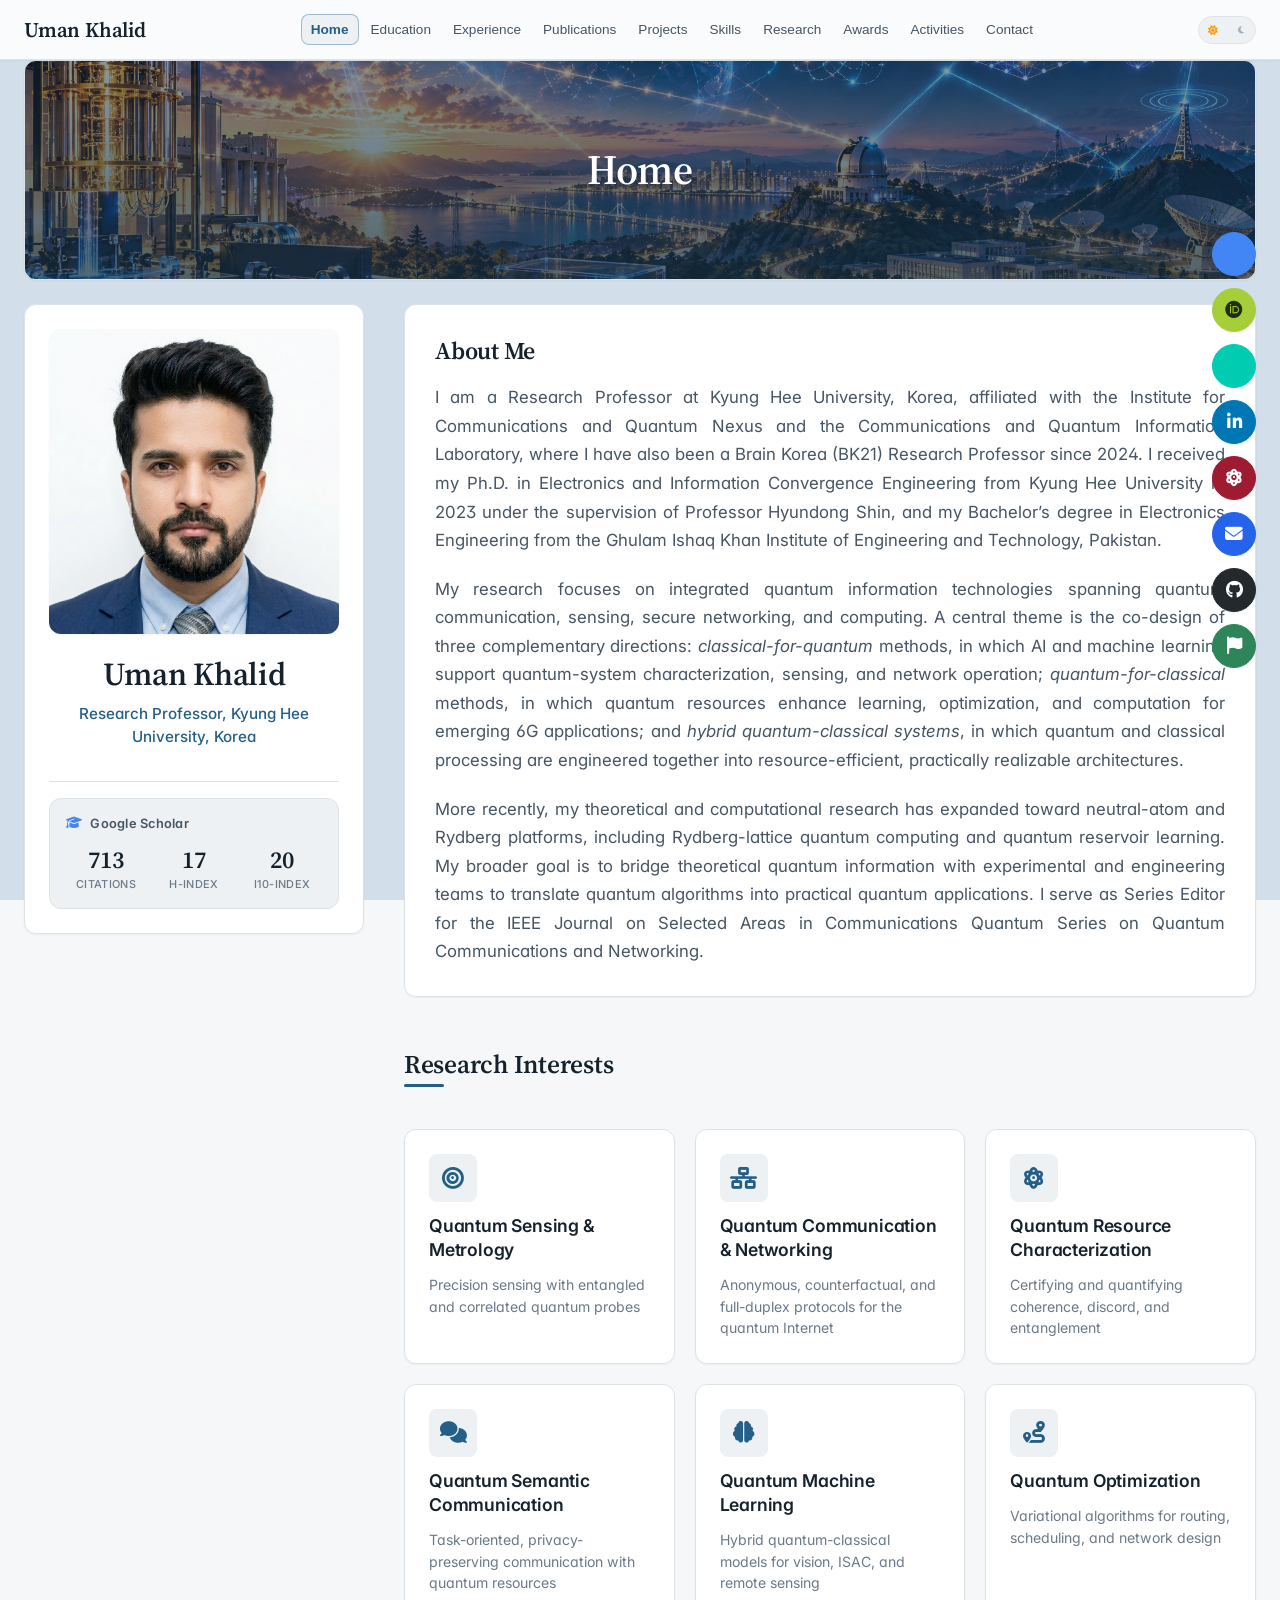
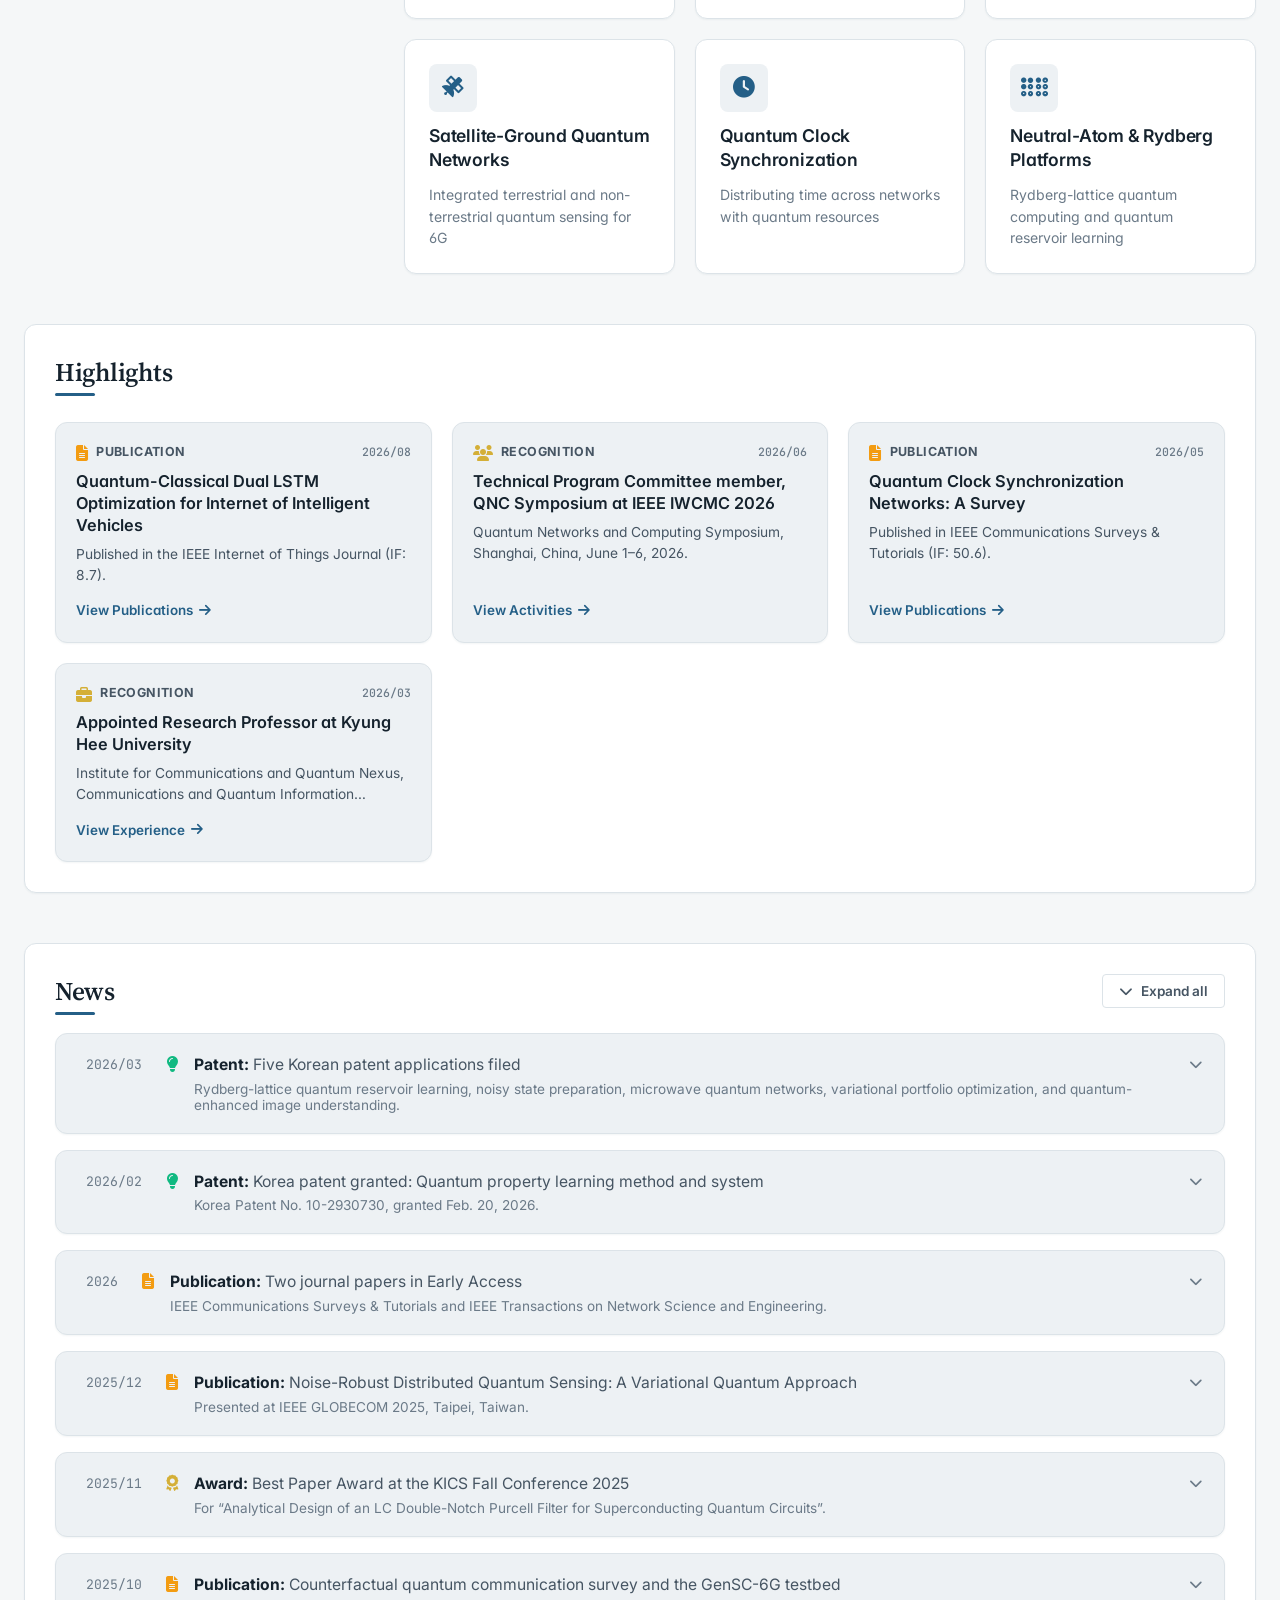
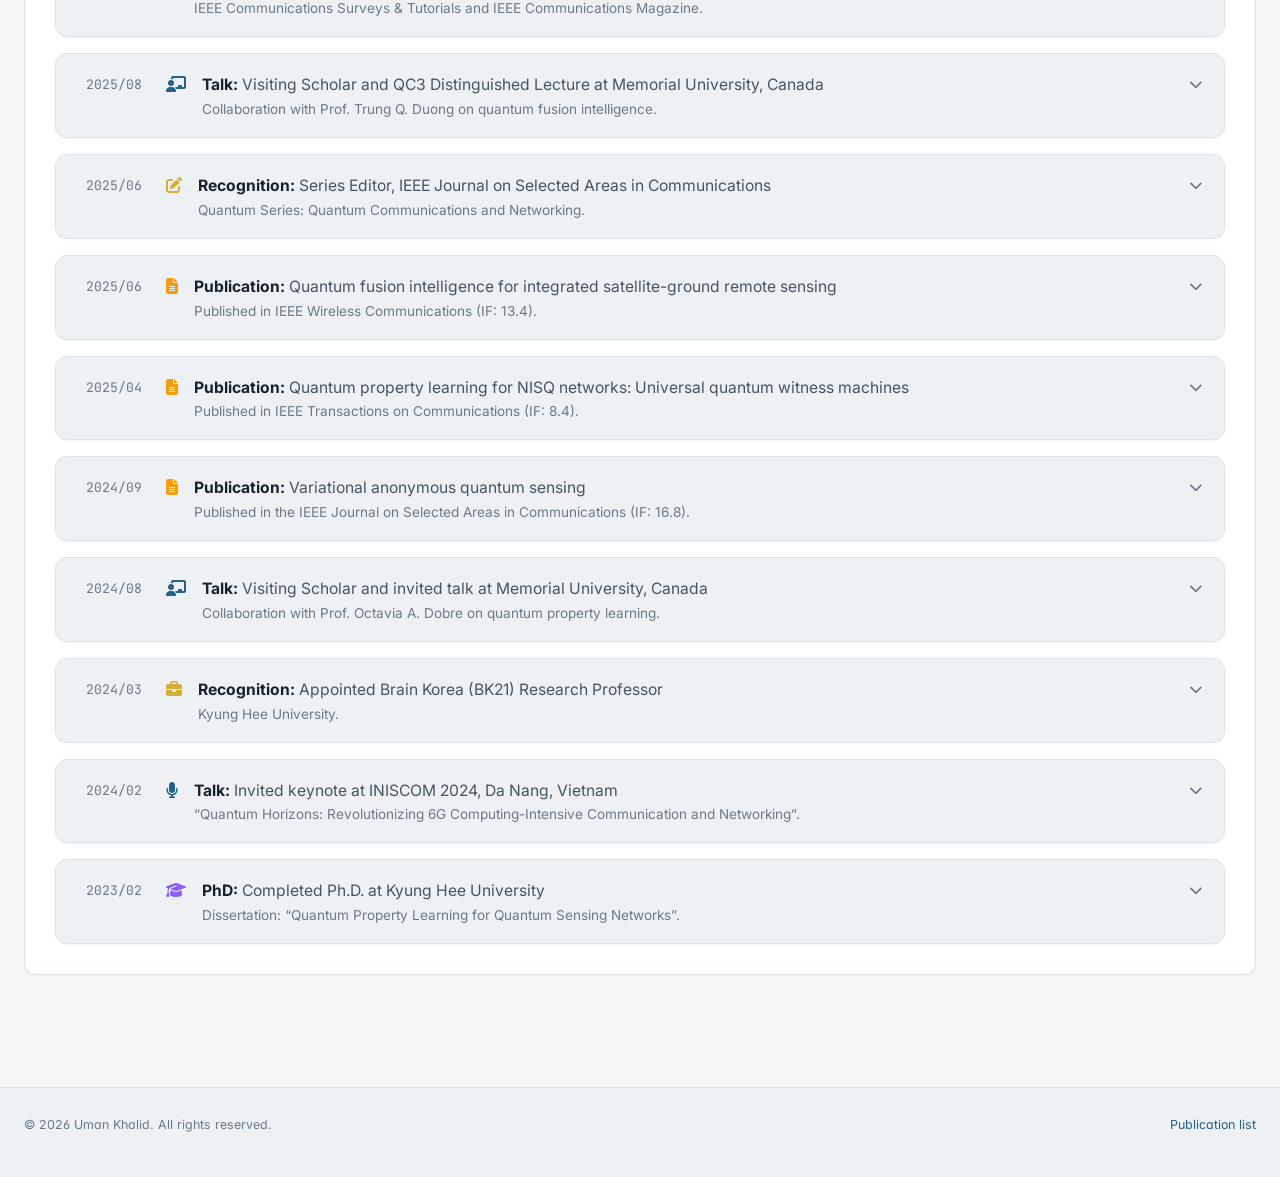
==== commit 0142751d: "Add script to build SEO pages for publications, including HTML, text summary, and sitemap" ====
--- a/index.html
+++ b/index.html
@@ -21,7 +21,7 @@
       name="application-name"
       content="Uman Khalid Academic Website"
     />
-    <meta name="theme-color" content="#2563eb" />
+    <meta name="theme-color" content="#245f87" />
     <meta name="format-detection" content="telephone=no" />
 
     <!-- Favicons / bookmark icons -->
@@ -51,6 +51,7 @@
     <link rel="dns-prefetch" href="https://fonts.googleapis.com" />
     <link rel="dns-prefetch" href="https://cdnjs.cloudflare.com" />
     <link rel="canonical" href="https://umankhalid.github.io/" />
+    <link rel="alternate" type="text/plain" title="Site summary for AI assistants" href="https://umankhalid.github.io/llms.txt" />
     <link
       rel="sitemap"
       type="application/xml"
@@ -110,19 +111,19 @@
     />
     <meta
       property="og:image"
-      content="https://umankhalid.github.io/assets/images/profile/umankhalid_profile.jpg"
+      content="https://umankhalid.github.io/assets/images/meta/og-image.jpg"
     />
     <meta property="og:image:type" content="image/jpeg" />
-    <meta property="og:image:width" content="928" />
-    <meta property="og:image:height" content="1070" />
-    <meta property="og:image:alt" content="Portrait of Dr. Uman Khalid" />
+    <meta property="og:image:width" content="1200" />
+    <meta property="og:image:height" content="630" />
+    <meta property="og:image:alt" content="Dr. Uman Khalid, Research Professor, Kyung Hee University" />
     <meta property="og:url" content="https://umankhalid.github.io/" />
     <meta property="og:site_name" content="Uman Khalid" />
     <meta property="og:locale" content="en_US" />
     <meta property="og:type" content="profile" />
     <meta property="profile:first_name" content="Uman" />
     <meta property="profile:last_name" content="Khalid" />
-    <meta name="twitter:card" content="summary" />
+    <meta name="twitter:card" content="summary_large_image" />
     <meta
       name="twitter:title"
       content="Dr. Uman Khalid | Quantum Information Researcher"
@@ -133,9 +134,9 @@
     />
     <meta
       name="twitter:image"
-      content="https://umankhalid.github.io/assets/images/profile/umankhalid_profile.jpg"
-    />
-    <meta name="twitter:image:alt" content="Portrait of Dr. Uman Khalid" />
+      content="https://umankhalid.github.io/assets/images/meta/og-image.jpg"
+    />
+    <meta name="twitter:image:alt" content="Dr. Uman Khalid, Research Professor, Kyung Hee University" />
 
     <!-- Identity links (rel="me") for profile verification -->
     <link rel="me" href="https://scholar.google.com/citations?user=CyVQHYEAAAAJ" />
@@ -145,11 +146,18 @@
 
     <!-- JSON-LD Structured Data -->
     <script type="application/ld+json">
-      {"@context":"https://schema.org","@graph":[{"@type":"WebSite","@id":"https://umankhalid.github.io/#website","url":"https://umankhalid.github.io/","name":"Uman Khalid","alternateName":"Uman Khalid Academic Website","description":"Academic website of Dr. Uman Khalid, Research Professor at Kyung Hee University, covering quantum sensing, quantum communication and networking, quantum semantic communication, and quantum-enhanced AI for 6G.","inLanguage":"en","publisher":{"@id":"https://umankhalid.github.io/#person"}},{"@type":"ProfilePage","@id":"https://umankhalid.github.io/#profile","url":"https://umankhalid.github.io/","name":"Dr. Uman Khalid - Research Professor, Kyung Hee University","isPartOf":{"@id":"https://umankhalid.github.io/#website"},"mainEntity":{"@id":"https://umankhalid.github.io/#person"},"primaryImageOfPage":{"@type":"ImageObject","url":"https://umankhalid.github.io/assets/images/profile/umankhalid_profile.jpg","width":928,"height":1070},"dateModified":"2026-11-01"},{"@type":"Person","@id":"https://umankhalid.github.io/#person","name":"Uman Khalid","givenName":"Uman","familyName":"Khalid","honorificPrefix":"Dr.","alternateName":["U. Khalid","Dr. Uman Khalid"],"jobTitle":"Research Professor","description":"Research Professor at Kyung Hee University working on integrated quantum information technologies spanning quantum communication, sensing, secure networking, and computing, including quantum semantic communication and hybrid quantum-classical learning for 6G.","image":"https://umankhalid.github.io/assets/images/profile/umankhalid_profile.jpg","url":"https://umankhalid.github.io/","email":"mailto:umankhalid@khu.ac.kr","address":{"@type":"PostalAddress","streetAddress":"Electronics and Information Building, Global Campus, Kyung Hee University","addressLocality":"Yongin-si","addressRegion":"Gyeonggi-do","postalCode":"17104","addressCountry":"KR"},"worksFor":{"@type":"CollegeOrUniversity","name":"Kyung Hee University","url":"https://www.khu.ac.kr/"},"affiliation":[{"@type":"CollegeOrUniversity","name":"Kyung Hee University","url":"https://www.khu.ac.kr/"},{"@type":"ResearchOrganization","name":"Communications and Quantum Information Laboratory","url":"https://cqilab.khu.ac.kr/people/","parentOrganization":{"@type":"CollegeOrUniversity","name":"Kyung Hee University","url":"https://www.khu.ac.kr/"}},{"@type":"ResearchOrganization","name":"Institute for Communications and Quantum Nexus","parentOrganization":{"@type":"CollegeOrUniversity","name":"Kyung Hee University","url":"https://www.khu.ac.kr/"}}],"alumniOf":[{"@type":"CollegeOrUniversity","name":"Kyung Hee University","url":"https://www.khu.ac.kr/"},{"@type":"CollegeOrUniversity","name":"Ghulam Ishaq Khan Institute of Engineering and Technology","url":"https://giki.edu.pk"}],"hasCredential":[{"@type":"EducationalOccupationalCredential","credentialCategory":"degree","name":"Ph.D. in Electronics and Information Convergence Engineering","recognizedBy":{"@type":"CollegeOrUniversity","name":"Kyung Hee University","url":"https://www.khu.ac.kr/"}},{"@type":"EducationalOccupationalCredential","credentialCategory":"degree","name":"Bachelor of Electronics Engineering","recognizedBy":{"@type":"CollegeOrUniversity","name":"Ghulam Ishaq Khan Institute of Engineering and Technology","url":"https://giki.edu.pk"}}],"award":["Best Paper Award, KICS Fall Conference (2025)","Excellent Paper Award, BrainKorea21 (2021)","Doctoral Research Scholarship, BrainKorea21 Plus (2016-2022)","Graduate Student Scholarship, Kyung Hee University (2016-2022)","Gold Medal in Final Year Project, Ghulam Ishaq Khan Institute of Engineering and Technology (2015)"],"knowsAbout":["Quantum sensing","Quantum metrology","Quantum communication","Quantum networking","Quantum Internet","NISQ networks","Anonymous quantum communication","Counterfactual quantum communication","Quantum clock synchronization","Quantum semantic communication","Quantum machine learning","Hybrid quantum-classical learning","Variational quantum algorithms","Quantum optimization","Rydberg atomic receivers","Neutral-atom quantum computing","Rydberg-lattice quantum computing","Quantum reservoir learning","6G wireless communications","Integrated sensing and communication (ISAC)","Satellite-ground quantum networks"],"identifier":{"@type":"PropertyValue","propertyID":"ORCID","value":"0000-0002-9089-1139"},"sameAs":["https://scholar.google.com/citations?user=CyVQHYEAAAAJ","https://orcid.org/0000-0002-9089-1139","https://www.researchgate.net/profile/Uman-Khalid-3","https://www.linkedin.com/in/uman-khalid-552b70b4/","https://cqilab.khu.ac.kr/people/"]},{"@type":"ItemList","@id":"https://umankhalid.github.io/#journal-articles","name":"Journal articles by Uman Khalid","numberOfItems":26,"itemListElement":[{"@type":"ListItem","position":1,"item":{"@type":"ScholarlyArticle","headline":"Approximation Algorithms for Vehicle Routing Problems: A Survey","datePublished":"2026","isPartOf":{"@type":"Periodical","name":"IEEE Communications Surveys & Tutorials"},"author":[{"@type":"Person","name":"J. Zhao"},{"@id":"https://umankhalid.github.io/#person"},{"@type":"Person","name":"S. N. Paing"},{"@type":"Person","name":"C. Zhang"},{"@type":"Person","name":"Z.-H. Zhan"},{"@type":"Person","name":"H. Shin"}],"url":"https://doi.org/10.1109/comst.2026.3731146","identifier":{"@type":"PropertyValue","propertyID":"DOI","value":"10.1109/comst.2026.3731146"}}},{"@type":"ListItem","position":2,"item":{"@type":"ScholarlyArticle","headline":"Quantum Fusion Learning for 6G Networks with Kolmogorov-Arnold Networks","datePublished":"2026","isPartOf":{"@type":"Periodical","name":"IEEE Transactions on Network Science and Engineering"},"author":[{"@type":"Person","name":"U. I. Paracha"},{"@id":"https://umankhalid.github.io/#person"},{"@type":"Person","name":"S. M. A. Rizvi"},{"@type":"Person","name":"T. Q. Duong"},{"@type":"Person","name":"M. Z. Win"},{"@type":"Person","name":"H. Shin"}],"url":"https://doi.org/10.1109/tnse.2026.3725065","identifier":{"@type":"PropertyValue","propertyID":"DOI","value":"10.1109/tnse.2026.3725065"}}},{"@type":"ListItem","position":3,"item":{"@type":"ScholarlyArticle","headline":"Quantum-Classical Dual LSTM Optimization for Internet of Intelligent Vehicles","datePublished":"2026","isPartOf":{"@type":"Periodical","name":"IEEE Internet of Things Journal"},"author":[{"@type":"Person","name":"M. M. U. Gondel"},{"@id":"https://umankhalid.github.io/#person"},{"@type":"Person","name":"T. Q. Duong"},{"@type":"Person","name":"E.-K. Hong"},{"@type":"Person","name":"H. Shin"}],"url":"https://doi.org/10.1109/jiot.2026.3696701","identifier":{"@type":"PropertyValue","propertyID":"DOI","value":"10.1109/jiot.2026.3696701"}}},{"@type":"ListItem","position":4,"item":{"@type":"ScholarlyArticle","headline":"Quantum Clock Synchronization Networks: A Survey","datePublished":"2026","isPartOf":{"@type":"Periodical","name":"IEEE Communications Surveys & Tutorials"},"author":[{"@id":"https://umankhalid.github.io/#person"},{"@type":"Person","name":"M. S. Ulum"},{"@type":"Person","name":"Mujirin"},{"@type":"Person","name":"G. T. F. d. Abreu"},{"@type":"Person","name":"E. Björnson"},{"@type":"Person","name":"H. Shin"}],"url":"https://doi.org/10.1109/comst.2026.3694353","identifier":{"@type":"PropertyValue","propertyID":"DOI","value":"10.1109/comst.2026.3694353"}}},{"@type":"ListItem","position":5,"item":{"@type":"ScholarlyArticle","headline":"Counterfactual Quantum Communication: Information Exchange in Quantum Shadows","datePublished":"2025","isPartOf":{"@type":"Periodical","name":"IEEE Communications Surveys & Tutorials"},"author":[{"@type":"Person","name":"S. N. Paing"},{"@type":"Person","name":"F. Zaman"},{"@id":"https://umankhalid.github.io/#person"},{"@type":"Person","name":"T. Q. Duong"},{"@type":"Person","name":"M. Z. Win"},{"@type":"Person","name":"H. Shin"}],"url":"https://doi.org/10.1109/comst.2025.3616390","identifier":{"@type":"PropertyValue","propertyID":"DOI","value":"10.1109/comst.2025.3616390"}}},{"@type":"ListItem","position":6,"item":{"@type":"ScholarlyArticle","headline":"GenSC-6G: A Prototype Testbed for Integrated Generative AI, Quantum, and Semantic Communication","datePublished":"2025","isPartOf":{"@type":"Periodical","name":"IEEE Communications Magazine"},"author":[{"@type":"Person","name":"B. E. Arfeto"},{"@type":"Person","name":"S. Tariq"},{"@id":"https://umankhalid.github.io/#person"},{"@type":"Person","name":"T. Q. Duong"},{"@type":"Person","name":"H. Shin"}],"url":"https://doi.org/10.1109/mcom.001.2400760","identifier":{"@type":"PropertyValue","propertyID":"DOI","value":"10.1109/mcom.001.2400760"}}},{"@type":"ListItem","position":7,"item":{"@type":"ScholarlyArticle","headline":"Quantum Computing for Intelligent Transportation Systems: VQE-Based Traffic Routing and EV Charging Scheduling","datePublished":"2025","isPartOf":{"@type":"Periodical","name":"Mathematics"},"author":[{"@id":"https://umankhalid.github.io/#person"},{"@type":"Person","name":"U. I. Paracha"},{"@type":"Person","name":"S. M. A. Rizvi"},{"@type":"Person","name":"H. Shin"}],"url":"https://doi.org/10.3390/math13172761","identifier":{"@type":"PropertyValue","propertyID":"DOI","value":"10.3390/math13172761"}}},{"@type":"ListItem","position":8,"item":{"@type":"ScholarlyArticle","headline":"Quantum Machine Learning: Towards Hybrid Quantum-Classical Vision Models","datePublished":"2025","isPartOf":{"@type":"Periodical","name":"Mathematics"},"author":[{"@type":"Person","name":"S. M. A. Rizvi"},{"@type":"Person","name":"U. I. Paracha"},{"@id":"https://umankhalid.github.io/#person"},{"@type":"Person","name":"K. Lee"},{"@type":"Person","name":"H. Shin"}],"url":"https://doi.org/10.3390/math13162645","identifier":{"@type":"PropertyValue","propertyID":"DOI","value":"10.3390/math13162645"}}},{"@type":"ListItem","position":9,"item":{"@type":"ScholarlyArticle","headline":"Controlled Quantum Semantic Communication for Industrial CPS Networks","datePublished":"2025","isPartOf":{"@type":"Periodical","name":"IEEE Transactions on Network Science and Engineering"},"author":[{"@type":"Person","name":"S. M. A. Rizvi"},{"@id":"https://umankhalid.github.io/#person"},{"@type":"Person","name":"S. Chatzinotas"},{"@type":"Person","name":"T. Q. Duong"},{"@type":"Person","name":"H. Shin"}],"url":"https://doi.org/10.1109/tnse.2025.3589296","identifier":{"@type":"PropertyValue","propertyID":"DOI","value":"10.1109/tnse.2025.3589296"}}},{"@type":"ListItem","position":10,"item":{"@type":"ScholarlyArticle","headline":"Quantum fusion intelligence for integrated satellite-ground remote sensing","datePublished":"2025","isPartOf":{"@type":"Periodical","name":"IEEE Wireless Communications"},"author":[{"@id":"https://umankhalid.github.io/#person"},{"@type":"Person","name":"U. I. Paracha"},{"@type":"Person","name":"Z. Naveed"},{"@type":"Person","name":"T. Q. Duong"},{"@type":"Person","name":"M. Z. Win"},{"@type":"Person","name":"H. Shin"}],"url":"https://doi.org/10.1109/mwc.001.2400425","identifier":{"@type":"PropertyValue","propertyID":"DOI","value":"10.1109/mwc.001.2400425"}}},{"@type":"ListItem","position":11,"item":{"@type":"ScholarlyArticle","headline":"Quantum property learning for NISQ networks: Universal quantum witness machines","datePublished":"2025","isPartOf":{"@type":"Periodical","name":"IEEE Transactions on Communications"},"author":[{"@id":"https://umankhalid.github.io/#person"},{"@type":"Person","name":"J. ur Rehman"},{"@type":"Person","name":"H. Jung"},{"@type":"Person","name":"T. Q. Duong"},{"@type":"Person","name":"O. A. Dobre"},{"@type":"Person","name":"H. Shin"}],"url":"https://doi.org/10.1109/tcomm.2024.3469555","identifier":{"@type":"PropertyValue","propertyID":"DOI","value":"10.1109/tcomm.2024.3469555"}}},{"@type":"ListItem","position":12,"item":{"@type":"ScholarlyArticle","headline":"Integrated satellite-ground variational quantum sensing networks","datePublished":"2024","isPartOf":{"@type":"Periodical","name":"IEEE Communications Magazine"},"author":[{"@id":"https://umankhalid.github.io/#person"},{"@type":"Person","name":"M. S. Ulum"},{"@type":"Person","name":"M. Z. Win"},{"@type":"Person","name":"H. Shin"}],"url":"https://doi.org/10.1109/mcom.005.2300844","identifier":{"@type":"PropertyValue","propertyID":"DOI","value":"10.1109/mcom.005.2300844"}}},{"@type":"ListItem","position":13,"item":{"@type":"ScholarlyArticle","headline":"Deep quantum-transformer networks for multimodal beam prediction in ISAC systems","datePublished":"2024","isPartOf":{"@type":"Periodical","name":"IEEE Internet of Things Journal"},"author":[{"@type":"Person","name":"S. Tariq"},{"@type":"Person","name":"B. E. Arfeto"},{"@id":"https://umankhalid.github.io/#person"},{"@type":"Person","name":"S. Kim"},{"@type":"Person","name":"T. Q. Duong"},{"@type":"Person","name":"H. Shin"}],"url":"https://doi.org/10.1109/jiot.2024.3420455","identifier":{"@type":"PropertyValue","propertyID":"DOI","value":"10.1109/jiot.2024.3420455"}}},{"@type":"ListItem","position":14,"item":{"@type":"ScholarlyArticle","headline":"Variational anonymous quantum sensing","datePublished":"2024","isPartOf":{"@type":"Periodical","name":"IEEE Journal on Selected Areas in Communications"},"author":[{"@type":"Person","name":"M. S. Ulum"},{"@id":"https://umankhalid.github.io/#person"},{"@type":"Person","name":"J. W. Setiawan"},{"@type":"Person","name":"T. Q. Duong"},{"@type":"Person","name":"M. Z. Win"},{"@type":"Person","name":"H. Shin"}],"url":"https://doi.org/10.1109/jsac.2024.3414932","identifier":{"@type":"PropertyValue","propertyID":"DOI","value":"10.1109/jsac.2024.3414932"}}},{"@type":"ListItem","position":15,"item":{"@type":"ScholarlyArticle","headline":"Integrating sustainable big AI: Quantum anonymous semantic broadcast","datePublished":"2024","isPartOf":{"@type":"Periodical","name":"IEEE Wireless Communications"},"author":[{"@type":"Person","name":"S. Tariq"},{"@id":"https://umankhalid.github.io/#person"},{"@type":"Person","name":"B. E. Arfeto"},{"@type":"Person","name":"T. Q. Duong"},{"@type":"Person","name":"H. Shin"}],"url":"https://doi.org/10.1109/mwc.007.2300503","identifier":{"@type":"PropertyValue","propertyID":"DOI","value":"10.1109/mwc.007.2300503"}}},{"@type":"ListItem","position":16,"item":{"@type":"ScholarlyArticle","headline":"Quantum network engineering in the NISQ age: Principles, missions, and challenges","datePublished":"2024","isPartOf":{"@type":"Periodical","name":"IEEE Network"},"author":[{"@id":"https://umankhalid.github.io/#person"},{"@type":"Person","name":"J. ur Rehman"},{"@type":"Person","name":"S. N. Paing"},{"@type":"Person","name":"H. Jung"},{"@type":"Person","name":"T. Q. Duong"},{"@type":"Person","name":"H. Shin"}],"url":"https://doi.org/10.1109/mnet.2023.3328892","identifier":{"@type":"PropertyValue","propertyID":"DOI","value":"10.1109/mnet.2023.3328892"}}},{"@type":"ListItem","position":17,"item":{"@type":"ScholarlyArticle","headline":"Quantum full-duplex communication","datePublished":"2023","isPartOf":{"@type":"Periodical","name":"IEEE Journal on Selected Areas in Communications"},"author":[{"@type":"Person","name":"F. Zaman"},{"@id":"https://umankhalid.github.io/#person"},{"@type":"Person","name":"T. Q. Duong"},{"@type":"Person","name":"H. Shin"},{"@type":"Person","name":"M. Z. Win"}],"url":"https://doi.org/10.1109/jsac.2023.3287611","identifier":{"@type":"PropertyValue","propertyID":"DOI","value":"10.1109/jsac.2023.3287611"}}},{"@type":"ListItem","position":18,"item":{"@type":"ScholarlyArticle","headline":"Quantum semantic communications for Metaverse: Principles and challenges","datePublished":"2023","isPartOf":{"@type":"Periodical","name":"IEEE Wireless Communications"},"author":[{"@id":"https://umankhalid.github.io/#person"},{"@type":"Person","name":"M. S. Ulum"},{"@type":"Person","name":"A. Farooq"},{"@type":"Person","name":"T. Q. Duong"},{"@type":"Person","name":"O. A. Dobre"},{"@type":"Person","name":"H. Shin"}],"url":"https://doi.org/10.1109/mwc.002.2200613","identifier":{"@type":"PropertyValue","propertyID":"DOI","value":"10.1109/mwc.002.2200613"}}},{"@type":"ListItem","position":19,"item":{"@type":"ScholarlyArticle","headline":"Quantum secure metrology for network sensing-based applications","datePublished":"2023","isPartOf":{"@type":"Periodical","name":"Scientific Reports"},"author":[{"@type":"Person","name":"M. T. Rahim"},{"@type":"Person","name":"A. Khan"},{"@id":"https://umankhalid.github.io/#person"},{"@type":"Person","name":"J. ur Rehman"},{"@type":"Person","name":"H. Jung"},{"@type":"Person","name":"H. Shin"}],"url":"https://doi.org/10.1038/s41598-023-38802-6","identifier":{"@type":"PropertyValue","propertyID":"DOI","value":"10.1038/s41598-023-38802-6"}}},{"@type":"ListItem","position":20,"item":{"@type":"ScholarlyArticle","headline":"Entanglement detection with artificial neural networks","datePublished":"2023","isPartOf":{"@type":"Periodical","name":"Scientific Reports"},"author":[{"@type":"Person","name":"N. Asif"},{"@id":"https://umankhalid.github.io/#person"},{"@type":"Person","name":"A. Khan"},{"@type":"Person","name":"T. Q. Duong"},{"@type":"Person","name":"H. Shin"}],"url":"https://doi.org/10.1038/s41598-023-28745-3","identifier":{"@type":"PropertyValue","propertyID":"DOI","value":"10.1038/s41598-023-28745-3"}}},{"@type":"ListItem","position":21,"item":{"@type":"ScholarlyArticle","headline":"Quantum anonymous private information retrieval for distributed networks","datePublished":"2022","isPartOf":{"@type":"Periodical","name":"IEEE Transactions on Communications"},"author":[{"@type":"Person","name":"A. Khan"},{"@id":"https://umankhalid.github.io/#person"},{"@type":"Person","name":"J. ur Rehman"},{"@type":"Person","name":"H. Shin"}],"url":"https://doi.org/10.1109/tcomm.2022.3168079","identifier":{"@type":"PropertyValue","propertyID":"DOI","value":"10.1109/tcomm.2022.3168079"}}},{"@type":"ListItem","position":22,"item":{"@type":"ScholarlyArticle","headline":"Robust quantum state tomography method for quantum sensing","datePublished":"2022","isPartOf":{"@type":"Periodical","name":"Sensors"},"author":[{"@type":"Person","name":"A. Farooq"},{"@id":"https://umankhalid.github.io/#person"},{"@type":"Person","name":"J. ur Rehman"},{"@type":"Person","name":"H. Shin"}],"url":"https://doi.org/10.3390/s22072669","identifier":{"@type":"PropertyValue","propertyID":"DOI","value":"10.3390/s22072669"}}},{"@type":"ListItem","position":23,"item":{"@type":"ScholarlyArticle","headline":"Quantum anonymous collision detection for quantum networks","datePublished":"2021","isPartOf":{"@type":"Periodical","name":"EPJ Quantum Technology"},"author":[{"@type":"Person","name":"A. Khan"},{"@id":"https://umankhalid.github.io/#person"},{"@type":"Person","name":"J. ur Rehman"},{"@type":"Person","name":"K. Lee"},{"@type":"Person","name":"H. Shin"}],"url":"https://doi.org/10.1140/epjqt/s40507-021-00116-9","identifier":{"@type":"PropertyValue","propertyID":"DOI","value":"10.1140/epjqt/s40507-021-00116-9"}}},{"@type":"ListItem","position":24,"item":{"@type":"ScholarlyArticle","headline":"Metrologically resourceful multipartite entanglement under quantum many-body effects","datePublished":"2021","isPartOf":{"@type":"Periodical","name":"Quantum Science and Technology"},"author":[{"@id":"https://umankhalid.github.io/#person"},{"@type":"Person","name":"J. ur Rehman"},{"@type":"Person","name":"H. Shin"}],"url":"https://doi.org/10.1088/2058-9565/abd893","identifier":{"@type":"PropertyValue","propertyID":"DOI","value":"10.1088/2058-9565/abd893"}}},{"@type":"ListItem","position":25,"item":{"@type":"ScholarlyArticle","headline":"Measurement-based quantum correlations for quantum information processing","datePublished":"2020","isPartOf":{"@type":"Periodical","name":"Scientific Reports"},"author":[{"@id":"https://umankhalid.github.io/#person"},{"@type":"Person","name":"J. ur Rehman"},{"@type":"Person","name":"H. Shin"}],"url":"https://doi.org/10.1038/s41598-020-59220-y","identifier":{"@type":"PropertyValue","propertyID":"DOI","value":"10.1038/s41598-020-59220-y"}}},{"@type":"ListItem","position":26,"item":{"@type":"ScholarlyArticle","headline":"Measurement-based quantum correlation in mixed-state quantum metrology","datePublished":"2018","isPartOf":{"@type":"Periodical","name":"Quantum Information Processing"},"author":[{"@id":"https://umankhalid.github.io/#person"},{"@type":"Person","name":"Y. Jeong"},{"@type":"Person","name":"H. Shin"}],"url":"https://doi.org/10.1007/s11128-018-2110-8","identifier":{"@type":"PropertyValue","propertyID":"DOI","value":"10.1007/s11128-018-2110-8"}}}]}]}
+      {"@context":"https://schema.org","@graph":[{"@type":"WebSite","@id":"https://umankhalid.github.io/#website","url":"https://umankhalid.github.io/","name":"Uman Khalid","alternateName":"Uman Khalid Academic Website","description":"Academic website of Dr. Uman Khalid, Research Professor at Kyung Hee University, covering quantum sensing, quantum communication and networking, quantum semantic communication, and quantum-enhanced AI for 6G.","inLanguage":"en","publisher":{"@id":"https://umankhalid.github.io/#person"},"hasPart":{"@type":"CollectionPage","@id":"https://umankhalid.github.io/publications/#page","url":"https://umankhalid.github.io/publications/","name":"Publications - Uman Khalid"}},{"@type":"ProfilePage","@id":"https://umankhalid.github.io/#profile","url":"https://umankhalid.github.io/","name":"Dr. Uman Khalid - Research Professor, Kyung Hee University","isPartOf":{"@id":"https://umankhalid.github.io/#website"},"mainEntity":{"@id":"https://umankhalid.github.io/#person"},"primaryImageOfPage":{"@type":"ImageObject","url":"https://umankhalid.github.io/assets/images/profile/umankhalid_profile.jpg","width":928,"height":1070},"dateModified":"2026-11-01"},{"@type":"Person","@id":"https://umankhalid.github.io/#person","name":"Uman Khalid","givenName":"Uman","familyName":"Khalid","honorificPrefix":"Dr.","alternateName":["U. Khalid","Dr. Uman Khalid"],"jobTitle":"Research Professor","description":"Research Professor at Kyung Hee University working on integrated quantum information technologies spanning quantum communication, sensing, secure networking, and computing, including quantum semantic communication and hybrid quantum-classical learning for 6G.","image":"https://umankhalid.github.io/assets/images/profile/umankhalid_profile.jpg","url":"https://umankhalid.github.io/","email":"mailto:umankhalid@khu.ac.kr","address":{"@type":"PostalAddress","streetAddress":"Electronics and Information Building, Global Campus, Kyung Hee University","addressLocality":"Yongin-si","addressRegion":"Gyeonggi-do","postalCode":"17104","addressCountry":"KR"},"worksFor":{"@type":"CollegeOrUniversity","name":"Kyung Hee University","url":"https://www.khu.ac.kr/"},"affiliation":[{"@type":"CollegeOrUniversity","name":"Kyung Hee University","url":"https://www.khu.ac.kr/"},{"@type":"ResearchOrganization","name":"Communications and Quantum Information Laboratory","url":"https://cqilab.khu.ac.kr/people/","parentOrganization":{"@type":"CollegeOrUniversity","name":"Kyung Hee University","url":"https://www.khu.ac.kr/"}},{"@type":"ResearchOrganization","name":"Institute for Communications and Quantum Nexus","parentOrganization":{"@type":"CollegeOrUniversity","name":"Kyung Hee University","url":"https://www.khu.ac.kr/"}}],"alumniOf":[{"@type":"CollegeOrUniversity","name":"Kyung Hee University","url":"https://www.khu.ac.kr/"},{"@type":"CollegeOrUniversity","name":"Ghulam Ishaq Khan Institute of Engineering and Technology","url":"https://giki.edu.pk"}],"hasCredential":[{"@type":"EducationalOccupationalCredential","credentialCategory":"degree","name":"Ph.D. in Electronics and Information Convergence Engineering","recognizedBy":{"@type":"CollegeOrUniversity","name":"Kyung Hee University","url":"https://www.khu.ac.kr/"}},{"@type":"EducationalOccupationalCredential","credentialCategory":"degree","name":"Bachelor of Electronics Engineering","recognizedBy":{"@type":"CollegeOrUniversity","name":"Ghulam Ishaq Khan Institute of Engineering and Technology","url":"https://giki.edu.pk"}}],"award":["Best Paper Award, KICS Fall Conference (2025)","Excellent Paper Award, BrainKorea21 (2021)","Doctoral Research Scholarship, BrainKorea21 Plus (2016-2022)","Graduate Student Scholarship, Kyung Hee University (2016-2022)","Gold Medal in Final Year Project, Ghulam Ishaq Khan Institute of Engineering and Technology (2015)"],"knowsAbout":["Quantum sensing","Quantum metrology","Quantum communication","Quantum networking","Quantum Internet","NISQ networks","Anonymous quantum communication","Counterfactual quantum communication","Quantum clock synchronization","Quantum semantic communication","Quantum machine learning","Hybrid quantum-classical learning","Variational quantum algorithms","Quantum optimization","Rydberg atomic receivers","Neutral-atom quantum computing","Rydberg-lattice quantum computing","Quantum reservoir learning","6G wireless communications","Integrated sensing and communication (ISAC)","Satellite-ground quantum networks"],"identifier":{"@type":"PropertyValue","propertyID":"ORCID","value":"0000-0002-9089-1139"},"sameAs":["https://scholar.google.com/citations?user=CyVQHYEAAAAJ","https://orcid.org/0000-0002-9089-1139","https://www.researchgate.net/profile/Uman-Khalid-3","https://www.linkedin.com/in/uman-khalid-552b70b4/","https://cqilab.khu.ac.kr/people/"]},{"@type":"ItemList","@id":"https://umankhalid.github.io/#journal-articles","name":"Journal articles by Uman Khalid","numberOfItems":26,"itemListElement":[{"@type":"ListItem","position":1,"item":{"@type":"ScholarlyArticle","headline":"Approximation Algorithms for Vehicle Routing Problems: A Survey","datePublished":"2026","isPartOf":{"@type":"Periodical","name":"IEEE Communications Surveys & Tutorials"},"author":[{"@type":"Person","name":"J. Zhao"},{"@id":"https://umankhalid.github.io/#person"},{"@type":"Person","name":"S. N. Paing"},{"@type":"Person","name":"C. Zhang"},{"@type":"Person","name":"Z.-H. Zhan"},{"@type":"Person","name":"H. Shin"}],"url":"https://doi.org/10.1109/comst.2026.3731146","identifier":{"@type":"PropertyValue","propertyID":"DOI","value":"10.1109/comst.2026.3731146"}}},{"@type":"ListItem","position":2,"item":{"@type":"ScholarlyArticle","headline":"Quantum Fusion Learning for 6G Networks with Kolmogorov-Arnold Networks","datePublished":"2026","isPartOf":{"@type":"Periodical","name":"IEEE Transactions on Network Science and Engineering"},"author":[{"@type":"Person","name":"U. I. Paracha"},{"@id":"https://umankhalid.github.io/#person"},{"@type":"Person","name":"S. M. A. Rizvi"},{"@type":"Person","name":"T. Q. Duong"},{"@type":"Person","name":"M. Z. Win"},{"@type":"Person","name":"H. Shin"}],"url":"https://doi.org/10.1109/tnse.2026.3725065","identifier":{"@type":"PropertyValue","propertyID":"DOI","value":"10.1109/tnse.2026.3725065"}}},{"@type":"ListItem","position":3,"item":{"@type":"ScholarlyArticle","headline":"Quantum-Classical Dual LSTM Optimization for Internet of Intelligent Vehicles","datePublished":"2026","isPartOf":{"@type":"Periodical","name":"IEEE Internet of Things Journal"},"author":[{"@type":"Person","name":"M. M. U. Gondel"},{"@id":"https://umankhalid.github.io/#person"},{"@type":"Person","name":"T. Q. Duong"},{"@type":"Person","name":"E.-K. Hong"},{"@type":"Person","name":"H. Shin"}],"url":"https://doi.org/10.1109/jiot.2026.3696701","identifier":{"@type":"PropertyValue","propertyID":"DOI","value":"10.1109/jiot.2026.3696701"}}},{"@type":"ListItem","position":4,"item":{"@type":"ScholarlyArticle","headline":"Quantum Clock Synchronization Networks: A Survey","datePublished":"2026","isPartOf":{"@type":"Periodical","name":"IEEE Communications Surveys & Tutorials"},"author":[{"@id":"https://umankhalid.github.io/#person"},{"@type":"Person","name":"M. S. Ulum"},{"@type":"Person","name":"Mujirin"},{"@type":"Person","name":"G. T. F. d. Abreu"},{"@type":"Person","name":"E. Björnson"},{"@type":"Person","name":"H. Shin"}],"url":"https://doi.org/10.1109/comst.2026.3694353","identifier":{"@type":"PropertyValue","propertyID":"DOI","value":"10.1109/comst.2026.3694353"}}},{"@type":"ListItem","position":5,"item":{"@type":"ScholarlyArticle","headline":"Counterfactual Quantum Communication: Information Exchange in Quantum Shadows","datePublished":"2025","isPartOf":{"@type":"Periodical","name":"IEEE Communications Surveys & Tutorials"},"author":[{"@type":"Person","name":"S. N. Paing"},{"@type":"Person","name":"F. Zaman"},{"@id":"https://umankhalid.github.io/#person"},{"@type":"Person","name":"T. Q. Duong"},{"@type":"Person","name":"M. Z. Win"},{"@type":"Person","name":"H. Shin"}],"url":"https://doi.org/10.1109/comst.2025.3616390","identifier":{"@type":"PropertyValue","propertyID":"DOI","value":"10.1109/comst.2025.3616390"}}},{"@type":"ListItem","position":6,"item":{"@type":"ScholarlyArticle","headline":"GenSC-6G: A Prototype Testbed for Integrated Generative AI, Quantum, and Semantic Communication","datePublished":"2025","isPartOf":{"@type":"Periodical","name":"IEEE Communications Magazine"},"author":[{"@type":"Person","name":"B. E. Arfeto"},{"@type":"Person","name":"S. Tariq"},{"@id":"https://umankhalid.github.io/#person"},{"@type":"Person","name":"T. Q. Duong"},{"@type":"Person","name":"H. Shin"}],"url":"https://doi.org/10.1109/mcom.001.2400760","identifier":{"@type":"PropertyValue","propertyID":"DOI","value":"10.1109/mcom.001.2400760"}}},{"@type":"ListItem","position":7,"item":{"@type":"ScholarlyArticle","headline":"Quantum Computing for Intelligent Transportation Systems: VQE-Based Traffic Routing and EV Charging Scheduling","datePublished":"2025","isPartOf":{"@type":"Periodical","name":"Mathematics"},"author":[{"@id":"https://umankhalid.github.io/#person"},{"@type":"Person","name":"U. I. Paracha"},{"@type":"Person","name":"S. M. A. Rizvi"},{"@type":"Person","name":"H. Shin"}],"url":"https://doi.org/10.3390/math13172761","identifier":{"@type":"PropertyValue","propertyID":"DOI","value":"10.3390/math13172761"}}},{"@type":"ListItem","position":8,"item":{"@type":"ScholarlyArticle","headline":"Quantum Machine Learning: Towards Hybrid Quantum-Classical Vision Models","datePublished":"2025","isPartOf":{"@type":"Periodical","name":"Mathematics"},"author":[{"@type":"Person","name":"S. M. A. Rizvi"},{"@type":"Person","name":"U. I. Paracha"},{"@id":"https://umankhalid.github.io/#person"},{"@type":"Person","name":"K. Lee"},{"@type":"Person","name":"H. Shin"}],"url":"https://doi.org/10.3390/math13162645","identifier":{"@type":"PropertyValue","propertyID":"DOI","value":"10.3390/math13162645"}}},{"@type":"ListItem","position":9,"item":{"@type":"ScholarlyArticle","headline":"Controlled Quantum Semantic Communication for Industrial CPS Networks","datePublished":"2025","isPartOf":{"@type":"Periodical","name":"IEEE Transactions on Network Science and Engineering"},"author":[{"@type":"Person","name":"S. M. A. Rizvi"},{"@id":"https://umankhalid.github.io/#person"},{"@type":"Person","name":"S. Chatzinotas"},{"@type":"Person","name":"T. Q. Duong"},{"@type":"Person","name":"H. Shin"}],"url":"https://doi.org/10.1109/tnse.2025.3589296","identifier":{"@type":"PropertyValue","propertyID":"DOI","value":"10.1109/tnse.2025.3589296"}}},{"@type":"ListItem","position":10,"item":{"@type":"ScholarlyArticle","headline":"Quantum fusion intelligence for integrated satellite-ground remote sensing","datePublished":"2025","isPartOf":{"@type":"Periodical","name":"IEEE Wireless Communications"},"author":[{"@id":"https://umankhalid.github.io/#person"},{"@type":"Person","name":"U. I. Paracha"},{"@type":"Person","name":"Z. Naveed"},{"@type":"Person","name":"T. Q. Duong"},{"@type":"Person","name":"M. Z. Win"},{"@type":"Person","name":"H. Shin"}],"url":"https://doi.org/10.1109/mwc.001.2400425","identifier":{"@type":"PropertyValue","propertyID":"DOI","value":"10.1109/mwc.001.2400425"}}},{"@type":"ListItem","position":11,"item":{"@type":"ScholarlyArticle","headline":"Quantum property learning for NISQ networks: Universal quantum witness machines","datePublished":"2025","isPartOf":{"@type":"Periodical","name":"IEEE Transactions on Communications"},"author":[{"@id":"https://umankhalid.github.io/#person"},{"@type":"Person","name":"J. ur Rehman"},{"@type":"Person","name":"H. Jung"},{"@type":"Person","name":"T. Q. Duong"},{"@type":"Person","name":"O. A. Dobre"},{"@type":"Person","name":"H. Shin"}],"url":"https://doi.org/10.1109/tcomm.2024.3469555","identifier":{"@type":"PropertyValue","propertyID":"DOI","value":"10.1109/tcomm.2024.3469555"}}},{"@type":"ListItem","position":12,"item":{"@type":"ScholarlyArticle","headline":"Integrated satellite-ground variational quantum sensing networks","datePublished":"2024","isPartOf":{"@type":"Periodical","name":"IEEE Communications Magazine"},"author":[{"@id":"https://umankhalid.github.io/#person"},{"@type":"Person","name":"M. S. Ulum"},{"@type":"Person","name":"M. Z. Win"},{"@type":"Person","name":"H. Shin"}],"url":"https://doi.org/10.1109/mcom.005.2300844","identifier":{"@type":"PropertyValue","propertyID":"DOI","value":"10.1109/mcom.005.2300844"}}},{"@type":"ListItem","position":13,"item":{"@type":"ScholarlyArticle","headline":"Deep quantum-transformer networks for multimodal beam prediction in ISAC systems","datePublished":"2024","isPartOf":{"@type":"Periodical","name":"IEEE Internet of Things Journal"},"author":[{"@type":"Person","name":"S. Tariq"},{"@type":"Person","name":"B. E. Arfeto"},{"@id":"https://umankhalid.github.io/#person"},{"@type":"Person","name":"S. Kim"},{"@type":"Person","name":"T. Q. Duong"},{"@type":"Person","name":"H. Shin"}],"url":"https://doi.org/10.1109/jiot.2024.3420455","identifier":{"@type":"PropertyValue","propertyID":"DOI","value":"10.1109/jiot.2024.3420455"}}},{"@type":"ListItem","position":14,"item":{"@type":"ScholarlyArticle","headline":"Variational anonymous quantum sensing","datePublished":"2024","isPartOf":{"@type":"Periodical","name":"IEEE Journal on Selected Areas in Communications"},"author":[{"@type":"Person","name":"M. S. Ulum"},{"@id":"https://umankhalid.github.io/#person"},{"@type":"Person","name":"J. W. Setiawan"},{"@type":"Person","name":"T. Q. Duong"},{"@type":"Person","name":"M. Z. Win"},{"@type":"Person","name":"H. Shin"}],"url":"https://doi.org/10.1109/jsac.2024.3414932","identifier":{"@type":"PropertyValue","propertyID":"DOI","value":"10.1109/jsac.2024.3414932"}}},{"@type":"ListItem","position":15,"item":{"@type":"ScholarlyArticle","headline":"Integrating sustainable big AI: Quantum anonymous semantic broadcast","datePublished":"2024","isPartOf":{"@type":"Periodical","name":"IEEE Wireless Communications"},"author":[{"@type":"Person","name":"S. Tariq"},{"@id":"https://umankhalid.github.io/#person"},{"@type":"Person","name":"B. E. Arfeto"},{"@type":"Person","name":"T. Q. Duong"},{"@type":"Person","name":"H. Shin"}],"url":"https://doi.org/10.1109/mwc.007.2300503","identifier":{"@type":"PropertyValue","propertyID":"DOI","value":"10.1109/mwc.007.2300503"}}},{"@type":"ListItem","position":16,"item":{"@type":"ScholarlyArticle","headline":"Quantum network engineering in the NISQ age: Principles, missions, and challenges","datePublished":"2024","isPartOf":{"@type":"Periodical","name":"IEEE Network"},"author":[{"@id":"https://umankhalid.github.io/#person"},{"@type":"Person","name":"J. ur Rehman"},{"@type":"Person","name":"S. N. Paing"},{"@type":"Person","name":"H. Jung"},{"@type":"Person","name":"T. Q. Duong"},{"@type":"Person","name":"H. Shin"}],"url":"https://doi.org/10.1109/mnet.2023.3328892","identifier":{"@type":"PropertyValue","propertyID":"DOI","value":"10.1109/mnet.2023.3328892"}}},{"@type":"ListItem","position":17,"item":{"@type":"ScholarlyArticle","headline":"Quantum full-duplex communication","datePublished":"2023","isPartOf":{"@type":"Periodical","name":"IEEE Journal on Selected Areas in Communications"},"author":[{"@type":"Person","name":"F. Zaman"},{"@id":"https://umankhalid.github.io/#person"},{"@type":"Person","name":"T. Q. Duong"},{"@type":"Person","name":"H. Shin"},{"@type":"Person","name":"M. Z. Win"}],"url":"https://doi.org/10.1109/jsac.2023.3287611","identifier":{"@type":"PropertyValue","propertyID":"DOI","value":"10.1109/jsac.2023.3287611"}}},{"@type":"ListItem","position":18,"item":{"@type":"ScholarlyArticle","headline":"Quantum semantic communications for Metaverse: Principles and challenges","datePublished":"2023","isPartOf":{"@type":"Periodical","name":"IEEE Wireless Communications"},"author":[{"@id":"https://umankhalid.github.io/#person"},{"@type":"Person","name":"M. S. Ulum"},{"@type":"Person","name":"A. Farooq"},{"@type":"Person","name":"T. Q. Duong"},{"@type":"Person","name":"O. A. Dobre"},{"@type":"Person","name":"H. Shin"}],"url":"https://doi.org/10.1109/mwc.002.2200613","identifier":{"@type":"PropertyValue","propertyID":"DOI","value":"10.1109/mwc.002.2200613"}}},{"@type":"ListItem","position":19,"item":{"@type":"ScholarlyArticle","headline":"Quantum secure metrology for network sensing-based applications","datePublished":"2023","isPartOf":{"@type":"Periodical","name":"Scientific Reports"},"author":[{"@type":"Person","name":"M. T. Rahim"},{"@type":"Person","name":"A. Khan"},{"@id":"https://umankhalid.github.io/#person"},{"@type":"Person","name":"J. ur Rehman"},{"@type":"Person","name":"H. Jung"},{"@type":"Person","name":"H. Shin"}],"url":"https://doi.org/10.1038/s41598-023-38802-6","identifier":{"@type":"PropertyValue","propertyID":"DOI","value":"10.1038/s41598-023-38802-6"}}},{"@type":"ListItem","position":20,"item":{"@type":"ScholarlyArticle","headline":"Entanglement detection with artificial neural networks","datePublished":"2023","isPartOf":{"@type":"Periodical","name":"Scientific Reports"},"author":[{"@type":"Person","name":"N. Asif"},{"@id":"https://umankhalid.github.io/#person"},{"@type":"Person","name":"A. Khan"},{"@type":"Person","name":"T. Q. Duong"},{"@type":"Person","name":"H. Shin"}],"url":"https://doi.org/10.1038/s41598-023-28745-3","identifier":{"@type":"PropertyValue","propertyID":"DOI","value":"10.1038/s41598-023-28745-3"}}},{"@type":"ListItem","position":21,"item":{"@type":"ScholarlyArticle","headline":"Quantum anonymous private information retrieval for distributed networks","datePublished":"2022","isPartOf":{"@type":"Periodical","name":"IEEE Transactions on Communications"},"author":[{"@type":"Person","name":"A. Khan"},{"@id":"https://umankhalid.github.io/#person"},{"@type":"Person","name":"J. ur Rehman"},{"@type":"Person","name":"H. Shin"}],"url":"https://doi.org/10.1109/tcomm.2022.3168079","identifier":{"@type":"PropertyValue","propertyID":"DOI","value":"10.1109/tcomm.2022.3168079"}}},{"@type":"ListItem","position":22,"item":{"@type":"ScholarlyArticle","headline":"Robust quantum state tomography method for quantum sensing","datePublished":"2022","isPartOf":{"@type":"Periodical","name":"Sensors"},"author":[{"@type":"Person","name":"A. Farooq"},{"@id":"https://umankhalid.github.io/#person"},{"@type":"Person","name":"J. ur Rehman"},{"@type":"Person","name":"H. Shin"}],"url":"https://doi.org/10.3390/s22072669","identifier":{"@type":"PropertyValue","propertyID":"DOI","value":"10.3390/s22072669"}}},{"@type":"ListItem","position":23,"item":{"@type":"ScholarlyArticle","headline":"Quantum anonymous collision detection for quantum networks","datePublished":"2021","isPartOf":{"@type":"Periodical","name":"EPJ Quantum Technology"},"author":[{"@type":"Person","name":"A. Khan"},{"@id":"https://umankhalid.github.io/#person"},{"@type":"Person","name":"J. ur Rehman"},{"@type":"Person","name":"K. Lee"},{"@type":"Person","name":"H. Shin"}],"url":"https://doi.org/10.1140/epjqt/s40507-021-00116-9","identifier":{"@type":"PropertyValue","propertyID":"DOI","value":"10.1140/epjqt/s40507-021-00116-9"}}},{"@type":"ListItem","position":24,"item":{"@type":"ScholarlyArticle","headline":"Metrologically resourceful multipartite entanglement under quantum many-body effects","datePublished":"2021","isPartOf":{"@type":"Periodical","name":"Quantum Science and Technology"},"author":[{"@id":"https://umankhalid.github.io/#person"},{"@type":"Person","name":"J. ur Rehman"},{"@type":"Person","name":"H. Shin"}],"url":"https://doi.org/10.1088/2058-9565/abd893","identifier":{"@type":"PropertyValue","propertyID":"DOI","value":"10.1088/2058-9565/abd893"}}},{"@type":"ListItem","position":25,"item":{"@type":"ScholarlyArticle","headline":"Measurement-based quantum correlations for quantum information processing","datePublished":"2020","isPartOf":{"@type":"Periodical","name":"Scientific Reports"},"author":[{"@id":"https://umankhalid.github.io/#person"},{"@type":"Person","name":"J. ur Rehman"},{"@type":"Person","name":"H. Shin"}],"url":"https://doi.org/10.1038/s41598-020-59220-y","identifier":{"@type":"PropertyValue","propertyID":"DOI","value":"10.1038/s41598-020-59220-y"}}},{"@type":"ListItem","position":26,"item":{"@type":"ScholarlyArticle","headline":"Measurement-based quantum correlation in mixed-state quantum metrology","datePublished":"2018","isPartOf":{"@type":"Periodical","name":"Quantum Information Processing"},"author":[{"@id":"https://umankhalid.github.io/#person"},{"@type":"Person","name":"Y. Jeong"},{"@type":"Person","name":"H. Shin"}],"url":"https://doi.org/10.1007/s11128-018-2110-8","identifier":{"@type":"PropertyValue","propertyID":"DOI","value":"10.1007/s11128-018-2110-8"}}}]}]}
     </script>
   </head>
 
   <body>
+    <noscript>
+      <p class="noscript-note">
+        This site uses JavaScript for its tabs. Without it, see the
+        <a href="publications/">full publication list</a> or the
+        <a href="llms.txt">plain-text summary</a>.
+      </p>
+    </noscript>
     <div class="grid-background"></div>
 
     <!-- Full Width Header Navigation -->
@@ -662,6 +670,11 @@
           <!-- Publication stats will be dynamically loaded here -->
         </div>
 
+        <!-- Static, crawlable copy of this list (generated by scripts/build-seo-pages.mjs) -->
+        <p class="pub-static-link">
+          <a href="publications/">All publications on one page <i class="fas fa-arrow-right" aria-hidden="true"></i></a>
+        </p>
+
         <!-- Type selector in a sidebar that stays in view beside the list -->
         <div class="publications-layout">
           <aside class="publications-sidebar">
@@ -1082,6 +1095,9 @@
         <div class="footer-bottom">
           <p class="footer-copyright">
             &copy; 2026 Uman Khalid. All rights reserved.
+          </p>
+          <p class="footer-meta">
+            <a href="publications/">Publication list</a>
           </p>
         </div>
       </div>
--- a/assets/css/styles.css
+++ b/assets/css/styles.css
@@ -4870,6 +4870,30 @@
   opacity: 0.5;
 }
 
+.footer-meta a {
+  color: var(--secondary-color);
+}
+
+/* Link to the static publication list (publications/index.html) */
+.pub-static-link {
+  margin: -14px 0 24px;
+  text-align: right;
+  font-size: 0.88rem;
+  font-weight: 600;
+}
+
+.pub-static-link a {
+  color: var(--secondary-color);
+}
+
+.noscript-note {
+  margin: 0;
+  padding: 12px 16px;
+  text-align: center;
+  background: var(--bg-tertiary);
+  color: var(--text-primary);
+}
+
 @media (max-width: 640px) {
   .site-footer {
     margin-top: 56px;
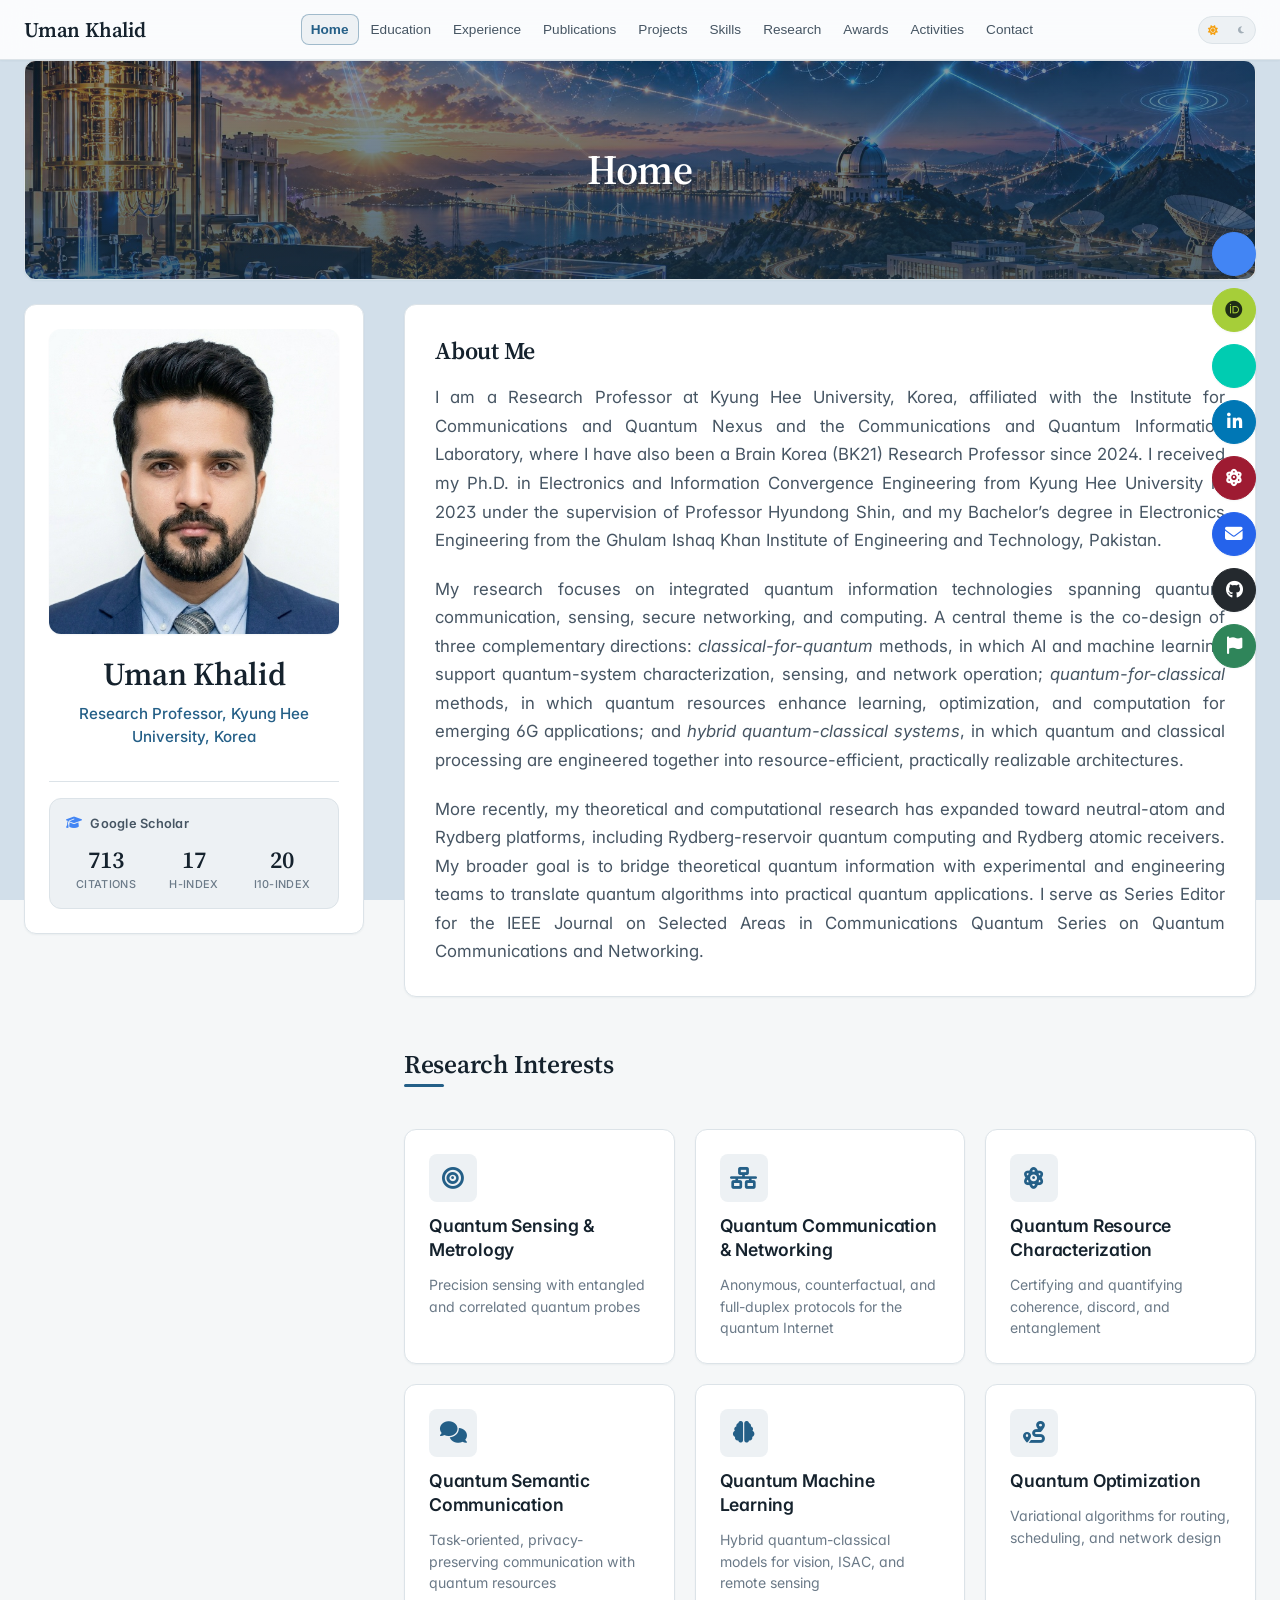
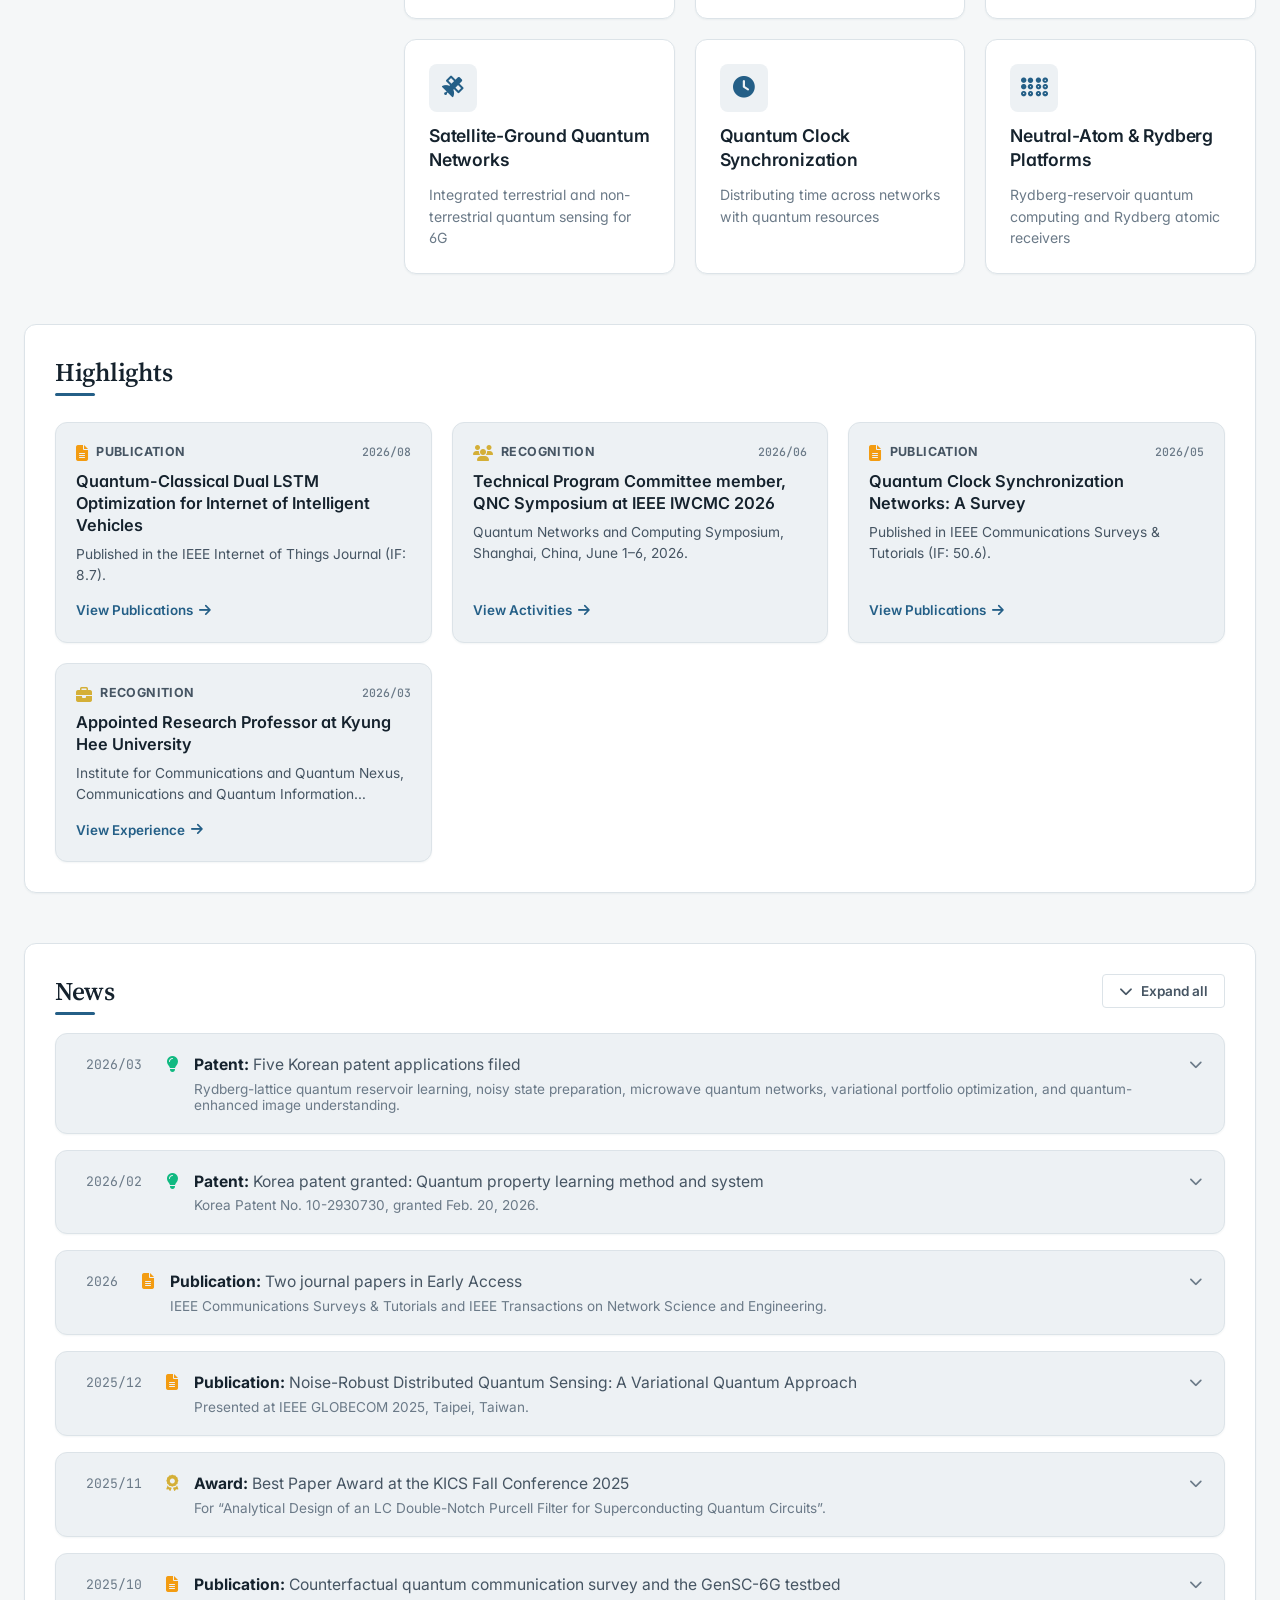
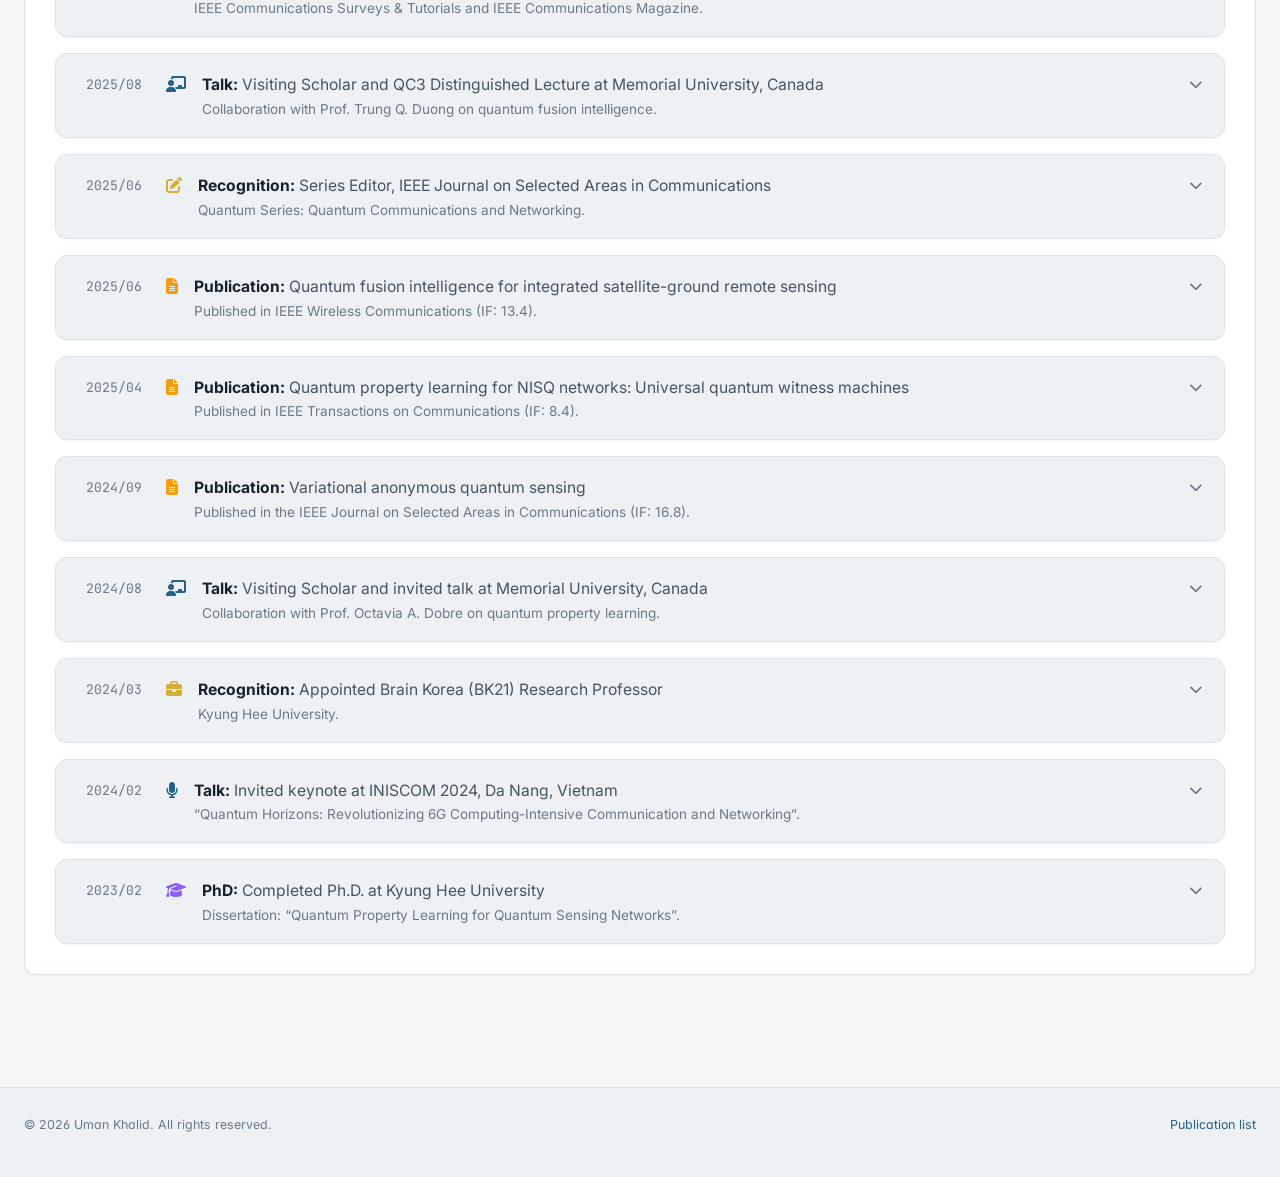
==== commit a72e98f1: "Refactor code structure for improved readability and maintainability" ====
--- a/index.html
+++ b/index.html
@@ -10,7 +10,7 @@
     />
     <meta
       name="keywords"
-      content="Uman Khalid, Dr. Uman Khalid, U. Khalid, Kyung Hee University, Research Professor, BK21 Research Professor, Communications and Quantum Information Laboratory, Institute for Communications and Quantum Nexus, Hyundong Shin, quantum sensing, quantum metrology, quantum communication, quantum networking, quantum Internet, NISQ networks, anonymous quantum communication, counterfactual quantum communication, quantum clock synchronization, quantum semantic communication, quantum machine learning, hybrid quantum-classical learning, variational quantum algorithms, quantum optimization, Rydberg atomic receivers, neutral-atom quantum computing, Rydberg-lattice quantum computing, quantum reservoir learning, 6G, ISAC, IEEE JSAC Series Editor"
+      content="Uman Khalid, Dr. Uman Khalid, U. Khalid, Kyung Hee University, Research Professor, BK21 Research Professor, Communications and Quantum Information Laboratory, Institute for Communications and Quantum Nexus, Hyundong Shin, quantum sensing, quantum metrology, quantum communication, quantum networking, quantum Internet, NISQ networks, anonymous quantum communication, counterfactual quantum communication, quantum clock synchronization, quantum semantic communication, quantum machine learning, hybrid quantum-classical learning, variational quantum algorithms, quantum optimization, Rydberg atomic receivers, neutral-atom quantum computing, Rydberg-reservoir quantum computing, 6G, ISAC, IEEE JSAC Series Editor"
     />
     <meta name="author" content="Uman Khalid" />
     <meta
@@ -146,7 +146,7 @@
 
     <!-- JSON-LD Structured Data -->
     <script type="application/ld+json">
-      {"@context":"https://schema.org","@graph":[{"@type":"WebSite","@id":"https://umankhalid.github.io/#website","url":"https://umankhalid.github.io/","name":"Uman Khalid","alternateName":"Uman Khalid Academic Website","description":"Academic website of Dr. Uman Khalid, Research Professor at Kyung Hee University, covering quantum sensing, quantum communication and networking, quantum semantic communication, and quantum-enhanced AI for 6G.","inLanguage":"en","publisher":{"@id":"https://umankhalid.github.io/#person"},"hasPart":{"@type":"CollectionPage","@id":"https://umankhalid.github.io/publications/#page","url":"https://umankhalid.github.io/publications/","name":"Publications - Uman Khalid"}},{"@type":"ProfilePage","@id":"https://umankhalid.github.io/#profile","url":"https://umankhalid.github.io/","name":"Dr. Uman Khalid - Research Professor, Kyung Hee University","isPartOf":{"@id":"https://umankhalid.github.io/#website"},"mainEntity":{"@id":"https://umankhalid.github.io/#person"},"primaryImageOfPage":{"@type":"ImageObject","url":"https://umankhalid.github.io/assets/images/profile/umankhalid_profile.jpg","width":928,"height":1070},"dateModified":"2026-11-01"},{"@type":"Person","@id":"https://umankhalid.github.io/#person","name":"Uman Khalid","givenName":"Uman","familyName":"Khalid","honorificPrefix":"Dr.","alternateName":["U. Khalid","Dr. Uman Khalid"],"jobTitle":"Research Professor","description":"Research Professor at Kyung Hee University working on integrated quantum information technologies spanning quantum communication, sensing, secure networking, and computing, including quantum semantic communication and hybrid quantum-classical learning for 6G.","image":"https://umankhalid.github.io/assets/images/profile/umankhalid_profile.jpg","url":"https://umankhalid.github.io/","email":"mailto:umankhalid@khu.ac.kr","address":{"@type":"PostalAddress","streetAddress":"Electronics and Information Building, Global Campus, Kyung Hee University","addressLocality":"Yongin-si","addressRegion":"Gyeonggi-do","postalCode":"17104","addressCountry":"KR"},"worksFor":{"@type":"CollegeOrUniversity","name":"Kyung Hee University","url":"https://www.khu.ac.kr/"},"affiliation":[{"@type":"CollegeOrUniversity","name":"Kyung Hee University","url":"https://www.khu.ac.kr/"},{"@type":"ResearchOrganization","name":"Communications and Quantum Information Laboratory","url":"https://cqilab.khu.ac.kr/people/","parentOrganization":{"@type":"CollegeOrUniversity","name":"Kyung Hee University","url":"https://www.khu.ac.kr/"}},{"@type":"ResearchOrganization","name":"Institute for Communications and Quantum Nexus","parentOrganization":{"@type":"CollegeOrUniversity","name":"Kyung Hee University","url":"https://www.khu.ac.kr/"}}],"alumniOf":[{"@type":"CollegeOrUniversity","name":"Kyung Hee University","url":"https://www.khu.ac.kr/"},{"@type":"CollegeOrUniversity","name":"Ghulam Ishaq Khan Institute of Engineering and Technology","url":"https://giki.edu.pk"}],"hasCredential":[{"@type":"EducationalOccupationalCredential","credentialCategory":"degree","name":"Ph.D. in Electronics and Information Convergence Engineering","recognizedBy":{"@type":"CollegeOrUniversity","name":"Kyung Hee University","url":"https://www.khu.ac.kr/"}},{"@type":"EducationalOccupationalCredential","credentialCategory":"degree","name":"Bachelor of Electronics Engineering","recognizedBy":{"@type":"CollegeOrUniversity","name":"Ghulam Ishaq Khan Institute of Engineering and Technology","url":"https://giki.edu.pk"}}],"award":["Best Paper Award, KICS Fall Conference (2025)","Excellent Paper Award, BrainKorea21 (2021)","Doctoral Research Scholarship, BrainKorea21 Plus (2016-2022)","Graduate Student Scholarship, Kyung Hee University (2016-2022)","Gold Medal in Final Year Project, Ghulam Ishaq Khan Institute of Engineering and Technology (2015)"],"knowsAbout":["Quantum sensing","Quantum metrology","Quantum communication","Quantum networking","Quantum Internet","NISQ networks","Anonymous quantum communication","Counterfactual quantum communication","Quantum clock synchronization","Quantum semantic communication","Quantum machine learning","Hybrid quantum-classical learning","Variational quantum algorithms","Quantum optimization","Rydberg atomic receivers","Neutral-atom quantum computing","Rydberg-lattice quantum computing","Quantum reservoir learning","6G wireless communications","Integrated sensing and communication (ISAC)","Satellite-ground quantum networks"],"identifier":{"@type":"PropertyValue","propertyID":"ORCID","value":"0000-0002-9089-1139"},"sameAs":["https://scholar.google.com/citations?user=CyVQHYEAAAAJ","https://orcid.org/0000-0002-9089-1139","https://www.researchgate.net/profile/Uman-Khalid-3","https://www.linkedin.com/in/uman-khalid-552b70b4/","https://cqilab.khu.ac.kr/people/"]},{"@type":"ItemList","@id":"https://umankhalid.github.io/#journal-articles","name":"Journal articles by Uman Khalid","numberOfItems":26,"itemListElement":[{"@type":"ListItem","position":1,"item":{"@type":"ScholarlyArticle","headline":"Approximation Algorithms for Vehicle Routing Problems: A Survey","datePublished":"2026","isPartOf":{"@type":"Periodical","name":"IEEE Communications Surveys & Tutorials"},"author":[{"@type":"Person","name":"J. Zhao"},{"@id":"https://umankhalid.github.io/#person"},{"@type":"Person","name":"S. N. Paing"},{"@type":"Person","name":"C. Zhang"},{"@type":"Person","name":"Z.-H. Zhan"},{"@type":"Person","name":"H. Shin"}],"url":"https://doi.org/10.1109/comst.2026.3731146","identifier":{"@type":"PropertyValue","propertyID":"DOI","value":"10.1109/comst.2026.3731146"}}},{"@type":"ListItem","position":2,"item":{"@type":"ScholarlyArticle","headline":"Quantum Fusion Learning for 6G Networks with Kolmogorov-Arnold Networks","datePublished":"2026","isPartOf":{"@type":"Periodical","name":"IEEE Transactions on Network Science and Engineering"},"author":[{"@type":"Person","name":"U. I. Paracha"},{"@id":"https://umankhalid.github.io/#person"},{"@type":"Person","name":"S. M. A. Rizvi"},{"@type":"Person","name":"T. Q. Duong"},{"@type":"Person","name":"M. Z. Win"},{"@type":"Person","name":"H. Shin"}],"url":"https://doi.org/10.1109/tnse.2026.3725065","identifier":{"@type":"PropertyValue","propertyID":"DOI","value":"10.1109/tnse.2026.3725065"}}},{"@type":"ListItem","position":3,"item":{"@type":"ScholarlyArticle","headline":"Quantum-Classical Dual LSTM Optimization for Internet of Intelligent Vehicles","datePublished":"2026","isPartOf":{"@type":"Periodical","name":"IEEE Internet of Things Journal"},"author":[{"@type":"Person","name":"M. M. U. Gondel"},{"@id":"https://umankhalid.github.io/#person"},{"@type":"Person","name":"T. Q. Duong"},{"@type":"Person","name":"E.-K. Hong"},{"@type":"Person","name":"H. Shin"}],"url":"https://doi.org/10.1109/jiot.2026.3696701","identifier":{"@type":"PropertyValue","propertyID":"DOI","value":"10.1109/jiot.2026.3696701"}}},{"@type":"ListItem","position":4,"item":{"@type":"ScholarlyArticle","headline":"Quantum Clock Synchronization Networks: A Survey","datePublished":"2026","isPartOf":{"@type":"Periodical","name":"IEEE Communications Surveys & Tutorials"},"author":[{"@id":"https://umankhalid.github.io/#person"},{"@type":"Person","name":"M. S. Ulum"},{"@type":"Person","name":"Mujirin"},{"@type":"Person","name":"G. T. F. d. Abreu"},{"@type":"Person","name":"E. Björnson"},{"@type":"Person","name":"H. Shin"}],"url":"https://doi.org/10.1109/comst.2026.3694353","identifier":{"@type":"PropertyValue","propertyID":"DOI","value":"10.1109/comst.2026.3694353"}}},{"@type":"ListItem","position":5,"item":{"@type":"ScholarlyArticle","headline":"Counterfactual Quantum Communication: Information Exchange in Quantum Shadows","datePublished":"2025","isPartOf":{"@type":"Periodical","name":"IEEE Communications Surveys & Tutorials"},"author":[{"@type":"Person","name":"S. N. Paing"},{"@type":"Person","name":"F. Zaman"},{"@id":"https://umankhalid.github.io/#person"},{"@type":"Person","name":"T. Q. Duong"},{"@type":"Person","name":"M. Z. Win"},{"@type":"Person","name":"H. Shin"}],"url":"https://doi.org/10.1109/comst.2025.3616390","identifier":{"@type":"PropertyValue","propertyID":"DOI","value":"10.1109/comst.2025.3616390"}}},{"@type":"ListItem","position":6,"item":{"@type":"ScholarlyArticle","headline":"GenSC-6G: A Prototype Testbed for Integrated Generative AI, Quantum, and Semantic Communication","datePublished":"2025","isPartOf":{"@type":"Periodical","name":"IEEE Communications Magazine"},"author":[{"@type":"Person","name":"B. E. Arfeto"},{"@type":"Person","name":"S. Tariq"},{"@id":"https://umankhalid.github.io/#person"},{"@type":"Person","name":"T. Q. Duong"},{"@type":"Person","name":"H. Shin"}],"url":"https://doi.org/10.1109/mcom.001.2400760","identifier":{"@type":"PropertyValue","propertyID":"DOI","value":"10.1109/mcom.001.2400760"}}},{"@type":"ListItem","position":7,"item":{"@type":"ScholarlyArticle","headline":"Quantum Computing for Intelligent Transportation Systems: VQE-Based Traffic Routing and EV Charging Scheduling","datePublished":"2025","isPartOf":{"@type":"Periodical","name":"Mathematics"},"author":[{"@id":"https://umankhalid.github.io/#person"},{"@type":"Person","name":"U. I. Paracha"},{"@type":"Person","name":"S. M. A. Rizvi"},{"@type":"Person","name":"H. Shin"}],"url":"https://doi.org/10.3390/math13172761","identifier":{"@type":"PropertyValue","propertyID":"DOI","value":"10.3390/math13172761"}}},{"@type":"ListItem","position":8,"item":{"@type":"ScholarlyArticle","headline":"Quantum Machine Learning: Towards Hybrid Quantum-Classical Vision Models","datePublished":"2025","isPartOf":{"@type":"Periodical","name":"Mathematics"},"author":[{"@type":"Person","name":"S. M. A. Rizvi"},{"@type":"Person","name":"U. I. Paracha"},{"@id":"https://umankhalid.github.io/#person"},{"@type":"Person","name":"K. Lee"},{"@type":"Person","name":"H. Shin"}],"url":"https://doi.org/10.3390/math13162645","identifier":{"@type":"PropertyValue","propertyID":"DOI","value":"10.3390/math13162645"}}},{"@type":"ListItem","position":9,"item":{"@type":"ScholarlyArticle","headline":"Controlled Quantum Semantic Communication for Industrial CPS Networks","datePublished":"2025","isPartOf":{"@type":"Periodical","name":"IEEE Transactions on Network Science and Engineering"},"author":[{"@type":"Person","name":"S. M. A. Rizvi"},{"@id":"https://umankhalid.github.io/#person"},{"@type":"Person","name":"S. Chatzinotas"},{"@type":"Person","name":"T. Q. Duong"},{"@type":"Person","name":"H. Shin"}],"url":"https://doi.org/10.1109/tnse.2025.3589296","identifier":{"@type":"PropertyValue","propertyID":"DOI","value":"10.1109/tnse.2025.3589296"}}},{"@type":"ListItem","position":10,"item":{"@type":"ScholarlyArticle","headline":"Quantum fusion intelligence for integrated satellite-ground remote sensing","datePublished":"2025","isPartOf":{"@type":"Periodical","name":"IEEE Wireless Communications"},"author":[{"@id":"https://umankhalid.github.io/#person"},{"@type":"Person","name":"U. I. Paracha"},{"@type":"Person","name":"Z. Naveed"},{"@type":"Person","name":"T. Q. Duong"},{"@type":"Person","name":"M. Z. Win"},{"@type":"Person","name":"H. Shin"}],"url":"https://doi.org/10.1109/mwc.001.2400425","identifier":{"@type":"PropertyValue","propertyID":"DOI","value":"10.1109/mwc.001.2400425"}}},{"@type":"ListItem","position":11,"item":{"@type":"ScholarlyArticle","headline":"Quantum property learning for NISQ networks: Universal quantum witness machines","datePublished":"2025","isPartOf":{"@type":"Periodical","name":"IEEE Transactions on Communications"},"author":[{"@id":"https://umankhalid.github.io/#person"},{"@type":"Person","name":"J. ur Rehman"},{"@type":"Person","name":"H. Jung"},{"@type":"Person","name":"T. Q. Duong"},{"@type":"Person","name":"O. A. Dobre"},{"@type":"Person","name":"H. Shin"}],"url":"https://doi.org/10.1109/tcomm.2024.3469555","identifier":{"@type":"PropertyValue","propertyID":"DOI","value":"10.1109/tcomm.2024.3469555"}}},{"@type":"ListItem","position":12,"item":{"@type":"ScholarlyArticle","headline":"Integrated satellite-ground variational quantum sensing networks","datePublished":"2024","isPartOf":{"@type":"Periodical","name":"IEEE Communications Magazine"},"author":[{"@id":"https://umankhalid.github.io/#person"},{"@type":"Person","name":"M. S. Ulum"},{"@type":"Person","name":"M. Z. Win"},{"@type":"Person","name":"H. Shin"}],"url":"https://doi.org/10.1109/mcom.005.2300844","identifier":{"@type":"PropertyValue","propertyID":"DOI","value":"10.1109/mcom.005.2300844"}}},{"@type":"ListItem","position":13,"item":{"@type":"ScholarlyArticle","headline":"Deep quantum-transformer networks for multimodal beam prediction in ISAC systems","datePublished":"2024","isPartOf":{"@type":"Periodical","name":"IEEE Internet of Things Journal"},"author":[{"@type":"Person","name":"S. Tariq"},{"@type":"Person","name":"B. E. Arfeto"},{"@id":"https://umankhalid.github.io/#person"},{"@type":"Person","name":"S. Kim"},{"@type":"Person","name":"T. Q. Duong"},{"@type":"Person","name":"H. Shin"}],"url":"https://doi.org/10.1109/jiot.2024.3420455","identifier":{"@type":"PropertyValue","propertyID":"DOI","value":"10.1109/jiot.2024.3420455"}}},{"@type":"ListItem","position":14,"item":{"@type":"ScholarlyArticle","headline":"Variational anonymous quantum sensing","datePublished":"2024","isPartOf":{"@type":"Periodical","name":"IEEE Journal on Selected Areas in Communications"},"author":[{"@type":"Person","name":"M. S. Ulum"},{"@id":"https://umankhalid.github.io/#person"},{"@type":"Person","name":"J. W. Setiawan"},{"@type":"Person","name":"T. Q. Duong"},{"@type":"Person","name":"M. Z. Win"},{"@type":"Person","name":"H. Shin"}],"url":"https://doi.org/10.1109/jsac.2024.3414932","identifier":{"@type":"PropertyValue","propertyID":"DOI","value":"10.1109/jsac.2024.3414932"}}},{"@type":"ListItem","position":15,"item":{"@type":"ScholarlyArticle","headline":"Integrating sustainable big AI: Quantum anonymous semantic broadcast","datePublished":"2024","isPartOf":{"@type":"Periodical","name":"IEEE Wireless Communications"},"author":[{"@type":"Person","name":"S. Tariq"},{"@id":"https://umankhalid.github.io/#person"},{"@type":"Person","name":"B. E. Arfeto"},{"@type":"Person","name":"T. Q. Duong"},{"@type":"Person","name":"H. Shin"}],"url":"https://doi.org/10.1109/mwc.007.2300503","identifier":{"@type":"PropertyValue","propertyID":"DOI","value":"10.1109/mwc.007.2300503"}}},{"@type":"ListItem","position":16,"item":{"@type":"ScholarlyArticle","headline":"Quantum network engineering in the NISQ age: Principles, missions, and challenges","datePublished":"2024","isPartOf":{"@type":"Periodical","name":"IEEE Network"},"author":[{"@id":"https://umankhalid.github.io/#person"},{"@type":"Person","name":"J. ur Rehman"},{"@type":"Person","name":"S. N. Paing"},{"@type":"Person","name":"H. Jung"},{"@type":"Person","name":"T. Q. Duong"},{"@type":"Person","name":"H. Shin"}],"url":"https://doi.org/10.1109/mnet.2023.3328892","identifier":{"@type":"PropertyValue","propertyID":"DOI","value":"10.1109/mnet.2023.3328892"}}},{"@type":"ListItem","position":17,"item":{"@type":"ScholarlyArticle","headline":"Quantum full-duplex communication","datePublished":"2023","isPartOf":{"@type":"Periodical","name":"IEEE Journal on Selected Areas in Communications"},"author":[{"@type":"Person","name":"F. Zaman"},{"@id":"https://umankhalid.github.io/#person"},{"@type":"Person","name":"T. Q. Duong"},{"@type":"Person","name":"H. Shin"},{"@type":"Person","name":"M. Z. Win"}],"url":"https://doi.org/10.1109/jsac.2023.3287611","identifier":{"@type":"PropertyValue","propertyID":"DOI","value":"10.1109/jsac.2023.3287611"}}},{"@type":"ListItem","position":18,"item":{"@type":"ScholarlyArticle","headline":"Quantum semantic communications for Metaverse: Principles and challenges","datePublished":"2023","isPartOf":{"@type":"Periodical","name":"IEEE Wireless Communications"},"author":[{"@id":"https://umankhalid.github.io/#person"},{"@type":"Person","name":"M. S. Ulum"},{"@type":"Person","name":"A. Farooq"},{"@type":"Person","name":"T. Q. Duong"},{"@type":"Person","name":"O. A. Dobre"},{"@type":"Person","name":"H. Shin"}],"url":"https://doi.org/10.1109/mwc.002.2200613","identifier":{"@type":"PropertyValue","propertyID":"DOI","value":"10.1109/mwc.002.2200613"}}},{"@type":"ListItem","position":19,"item":{"@type":"ScholarlyArticle","headline":"Quantum secure metrology for network sensing-based applications","datePublished":"2023","isPartOf":{"@type":"Periodical","name":"Scientific Reports"},"author":[{"@type":"Person","name":"M. T. Rahim"},{"@type":"Person","name":"A. Khan"},{"@id":"https://umankhalid.github.io/#person"},{"@type":"Person","name":"J. ur Rehman"},{"@type":"Person","name":"H. Jung"},{"@type":"Person","name":"H. Shin"}],"url":"https://doi.org/10.1038/s41598-023-38802-6","identifier":{"@type":"PropertyValue","propertyID":"DOI","value":"10.1038/s41598-023-38802-6"}}},{"@type":"ListItem","position":20,"item":{"@type":"ScholarlyArticle","headline":"Entanglement detection with artificial neural networks","datePublished":"2023","isPartOf":{"@type":"Periodical","name":"Scientific Reports"},"author":[{"@type":"Person","name":"N. Asif"},{"@id":"https://umankhalid.github.io/#person"},{"@type":"Person","name":"A. Khan"},{"@type":"Person","name":"T. Q. Duong"},{"@type":"Person","name":"H. Shin"}],"url":"https://doi.org/10.1038/s41598-023-28745-3","identifier":{"@type":"PropertyValue","propertyID":"DOI","value":"10.1038/s41598-023-28745-3"}}},{"@type":"ListItem","position":21,"item":{"@type":"ScholarlyArticle","headline":"Quantum anonymous private information retrieval for distributed networks","datePublished":"2022","isPartOf":{"@type":"Periodical","name":"IEEE Transactions on Communications"},"author":[{"@type":"Person","name":"A. Khan"},{"@id":"https://umankhalid.github.io/#person"},{"@type":"Person","name":"J. ur Rehman"},{"@type":"Person","name":"H. Shin"}],"url":"https://doi.org/10.1109/tcomm.2022.3168079","identifier":{"@type":"PropertyValue","propertyID":"DOI","value":"10.1109/tcomm.2022.3168079"}}},{"@type":"ListItem","position":22,"item":{"@type":"ScholarlyArticle","headline":"Robust quantum state tomography method for quantum sensing","datePublished":"2022","isPartOf":{"@type":"Periodical","name":"Sensors"},"author":[{"@type":"Person","name":"A. Farooq"},{"@id":"https://umankhalid.github.io/#person"},{"@type":"Person","name":"J. ur Rehman"},{"@type":"Person","name":"H. Shin"}],"url":"https://doi.org/10.3390/s22072669","identifier":{"@type":"PropertyValue","propertyID":"DOI","value":"10.3390/s22072669"}}},{"@type":"ListItem","position":23,"item":{"@type":"ScholarlyArticle","headline":"Quantum anonymous collision detection for quantum networks","datePublished":"2021","isPartOf":{"@type":"Periodical","name":"EPJ Quantum Technology"},"author":[{"@type":"Person","name":"A. Khan"},{"@id":"https://umankhalid.github.io/#person"},{"@type":"Person","name":"J. ur Rehman"},{"@type":"Person","name":"K. Lee"},{"@type":"Person","name":"H. Shin"}],"url":"https://doi.org/10.1140/epjqt/s40507-021-00116-9","identifier":{"@type":"PropertyValue","propertyID":"DOI","value":"10.1140/epjqt/s40507-021-00116-9"}}},{"@type":"ListItem","position":24,"item":{"@type":"ScholarlyArticle","headline":"Metrologically resourceful multipartite entanglement under quantum many-body effects","datePublished":"2021","isPartOf":{"@type":"Periodical","name":"Quantum Science and Technology"},"author":[{"@id":"https://umankhalid.github.io/#person"},{"@type":"Person","name":"J. ur Rehman"},{"@type":"Person","name":"H. Shin"}],"url":"https://doi.org/10.1088/2058-9565/abd893","identifier":{"@type":"PropertyValue","propertyID":"DOI","value":"10.1088/2058-9565/abd893"}}},{"@type":"ListItem","position":25,"item":{"@type":"ScholarlyArticle","headline":"Measurement-based quantum correlations for quantum information processing","datePublished":"2020","isPartOf":{"@type":"Periodical","name":"Scientific Reports"},"author":[{"@id":"https://umankhalid.github.io/#person"},{"@type":"Person","name":"J. ur Rehman"},{"@type":"Person","name":"H. Shin"}],"url":"https://doi.org/10.1038/s41598-020-59220-y","identifier":{"@type":"PropertyValue","propertyID":"DOI","value":"10.1038/s41598-020-59220-y"}}},{"@type":"ListItem","position":26,"item":{"@type":"ScholarlyArticle","headline":"Measurement-based quantum correlation in mixed-state quantum metrology","datePublished":"2018","isPartOf":{"@type":"Periodical","name":"Quantum Information Processing"},"author":[{"@id":"https://umankhalid.github.io/#person"},{"@type":"Person","name":"Y. Jeong"},{"@type":"Person","name":"H. Shin"}],"url":"https://doi.org/10.1007/s11128-018-2110-8","identifier":{"@type":"PropertyValue","propertyID":"DOI","value":"10.1007/s11128-018-2110-8"}}}]}]}
+      {"@context":"https://schema.org","@graph":[{"@type":"WebSite","@id":"https://umankhalid.github.io/#website","url":"https://umankhalid.github.io/","name":"Uman Khalid","alternateName":"Uman Khalid Academic Website","description":"Academic website of Dr. Uman Khalid, Research Professor at Kyung Hee University, covering quantum sensing, quantum communication and networking, quantum semantic communication, and quantum-enhanced AI for 6G.","inLanguage":"en","publisher":{"@id":"https://umankhalid.github.io/#person"},"hasPart":{"@type":"CollectionPage","@id":"https://umankhalid.github.io/publications/#page","url":"https://umankhalid.github.io/publications/","name":"Publications - Uman Khalid"}},{"@type":"ProfilePage","@id":"https://umankhalid.github.io/#profile","url":"https://umankhalid.github.io/","name":"Dr. Uman Khalid - Research Professor, Kyung Hee University","isPartOf":{"@id":"https://umankhalid.github.io/#website"},"mainEntity":{"@id":"https://umankhalid.github.io/#person"},"primaryImageOfPage":{"@type":"ImageObject","url":"https://umankhalid.github.io/assets/images/profile/umankhalid_profile.jpg","width":928,"height":1070},"dateModified":"2026-11-01"},{"@type":"Person","@id":"https://umankhalid.github.io/#person","name":"Uman Khalid","givenName":"Uman","familyName":"Khalid","honorificPrefix":"Dr.","alternateName":["U. Khalid","Dr. Uman Khalid"],"jobTitle":"Research Professor","description":"Research Professor at Kyung Hee University working on integrated quantum information technologies spanning quantum communication, sensing, secure networking, and computing, including quantum semantic communication and hybrid quantum-classical learning for 6G.","image":"https://umankhalid.github.io/assets/images/profile/umankhalid_profile.jpg","url":"https://umankhalid.github.io/","email":"mailto:umankhalid@khu.ac.kr","address":{"@type":"PostalAddress","streetAddress":"Electronics and Information Building, Global Campus, Kyung Hee University","addressLocality":"Yongin-si","addressRegion":"Gyeonggi-do","postalCode":"17104","addressCountry":"KR"},"worksFor":{"@type":"CollegeOrUniversity","name":"Kyung Hee University","url":"https://www.khu.ac.kr/"},"affiliation":[{"@type":"CollegeOrUniversity","name":"Kyung Hee University","url":"https://www.khu.ac.kr/"},{"@type":"ResearchOrganization","name":"Communications and Quantum Information Laboratory","url":"https://cqilab.khu.ac.kr/people/","parentOrganization":{"@type":"CollegeOrUniversity","name":"Kyung Hee University","url":"https://www.khu.ac.kr/"}},{"@type":"ResearchOrganization","name":"Institute for Communications and Quantum Nexus","parentOrganization":{"@type":"CollegeOrUniversity","name":"Kyung Hee University","url":"https://www.khu.ac.kr/"}}],"alumniOf":[{"@type":"CollegeOrUniversity","name":"Kyung Hee University","url":"https://www.khu.ac.kr/"},{"@type":"CollegeOrUniversity","name":"Ghulam Ishaq Khan Institute of Engineering and Technology","url":"https://giki.edu.pk"}],"hasCredential":[{"@type":"EducationalOccupationalCredential","credentialCategory":"degree","name":"Ph.D. in Electronics and Information Convergence Engineering","recognizedBy":{"@type":"CollegeOrUniversity","name":"Kyung Hee University","url":"https://www.khu.ac.kr/"}},{"@type":"EducationalOccupationalCredential","credentialCategory":"degree","name":"Bachelor of Electronics Engineering","recognizedBy":{"@type":"CollegeOrUniversity","name":"Ghulam Ishaq Khan Institute of Engineering and Technology","url":"https://giki.edu.pk"}}],"award":["Best Paper Award, KICS Fall Conference (2025)","Excellent Paper Award, BrainKorea21 (2021)","Doctoral Research Scholarship, BrainKorea21 Plus (2016-2022)","Graduate Student Scholarship, Kyung Hee University (2016-2022)","Gold Medal in Final Year Project, Ghulam Ishaq Khan Institute of Engineering and Technology (2015)"],"knowsAbout":["Quantum sensing","Quantum metrology","Quantum communication","Quantum networking","Quantum Internet","NISQ networks","Anonymous quantum communication","Counterfactual quantum communication","Quantum clock synchronization","Quantum semantic communication","Quantum machine learning","Hybrid quantum-classical learning","Variational quantum algorithms","Quantum optimization","Rydberg atomic receivers","Neutral-atom quantum computing","Rydberg-reservoir quantum computing","6G wireless communications","Integrated sensing and communication (ISAC)","Satellite-ground quantum networks"],"identifier":{"@type":"PropertyValue","propertyID":"ORCID","value":"0000-0002-9089-1139"},"sameAs":["https://scholar.google.com/citations?user=CyVQHYEAAAAJ","https://orcid.org/0000-0002-9089-1139","https://www.researchgate.net/profile/Uman-Khalid-3","https://www.linkedin.com/in/uman-khalid-552b70b4/","https://cqilab.khu.ac.kr/people/"]},{"@type":"ItemList","@id":"https://umankhalid.github.io/#journal-articles","name":"Journal articles by Uman Khalid","numberOfItems":26,"itemListElement":[{"@type":"ListItem","position":1,"item":{"@type":"ScholarlyArticle","headline":"Approximation Algorithms for Vehicle Routing Problems: A Survey","datePublished":"2026","isPartOf":{"@type":"Periodical","name":"IEEE Communications Surveys & Tutorials"},"author":[{"@type":"Person","name":"J. Zhao"},{"@id":"https://umankhalid.github.io/#person"},{"@type":"Person","name":"S. N. Paing"},{"@type":"Person","name":"C. Zhang"},{"@type":"Person","name":"Z.-H. Zhan"},{"@type":"Person","name":"H. Shin"}],"url":"https://doi.org/10.1109/comst.2026.3731146","identifier":{"@type":"PropertyValue","propertyID":"DOI","value":"10.1109/comst.2026.3731146"}}},{"@type":"ListItem","position":2,"item":{"@type":"ScholarlyArticle","headline":"Quantum Fusion Learning for 6G Networks with Kolmogorov-Arnold Networks","datePublished":"2026","isPartOf":{"@type":"Periodical","name":"IEEE Transactions on Network Science and Engineering"},"author":[{"@type":"Person","name":"U. I. Paracha"},{"@id":"https://umankhalid.github.io/#person"},{"@type":"Person","name":"S. M. A. Rizvi"},{"@type":"Person","name":"T. Q. Duong"},{"@type":"Person","name":"M. Z. Win"},{"@type":"Person","name":"H. Shin"}],"url":"https://doi.org/10.1109/tnse.2026.3725065","identifier":{"@type":"PropertyValue","propertyID":"DOI","value":"10.1109/tnse.2026.3725065"}}},{"@type":"ListItem","position":3,"item":{"@type":"ScholarlyArticle","headline":"Quantum-Classical Dual LSTM Optimization for Internet of Intelligent Vehicles","datePublished":"2026","isPartOf":{"@type":"Periodical","name":"IEEE Internet of Things Journal"},"author":[{"@type":"Person","name":"M. M. U. Gondel"},{"@id":"https://umankhalid.github.io/#person"},{"@type":"Person","name":"T. Q. Duong"},{"@type":"Person","name":"E.-K. Hong"},{"@type":"Person","name":"H. Shin"}],"url":"https://doi.org/10.1109/jiot.2026.3696701","identifier":{"@type":"PropertyValue","propertyID":"DOI","value":"10.1109/jiot.2026.3696701"}}},{"@type":"ListItem","position":4,"item":{"@type":"ScholarlyArticle","headline":"Quantum Clock Synchronization Networks: A Survey","datePublished":"2026","isPartOf":{"@type":"Periodical","name":"IEEE Communications Surveys & Tutorials"},"author":[{"@id":"https://umankhalid.github.io/#person"},{"@type":"Person","name":"M. S. Ulum"},{"@type":"Person","name":"Mujirin"},{"@type":"Person","name":"G. T. F. d. Abreu"},{"@type":"Person","name":"E. Björnson"},{"@type":"Person","name":"H. Shin"}],"url":"https://doi.org/10.1109/comst.2026.3694353","identifier":{"@type":"PropertyValue","propertyID":"DOI","value":"10.1109/comst.2026.3694353"}}},{"@type":"ListItem","position":5,"item":{"@type":"ScholarlyArticle","headline":"Counterfactual Quantum Communication: Information Exchange in Quantum Shadows","datePublished":"2025","isPartOf":{"@type":"Periodical","name":"IEEE Communications Surveys & Tutorials"},"author":[{"@type":"Person","name":"S. N. Paing"},{"@type":"Person","name":"F. Zaman"},{"@id":"https://umankhalid.github.io/#person"},{"@type":"Person","name":"T. Q. Duong"},{"@type":"Person","name":"M. Z. Win"},{"@type":"Person","name":"H. Shin"}],"url":"https://doi.org/10.1109/comst.2025.3616390","identifier":{"@type":"PropertyValue","propertyID":"DOI","value":"10.1109/comst.2025.3616390"}}},{"@type":"ListItem","position":6,"item":{"@type":"ScholarlyArticle","headline":"GenSC-6G: A Prototype Testbed for Integrated Generative AI, Quantum, and Semantic Communication","datePublished":"2025","isPartOf":{"@type":"Periodical","name":"IEEE Communications Magazine"},"author":[{"@type":"Person","name":"B. E. Arfeto"},{"@type":"Person","name":"S. Tariq"},{"@id":"https://umankhalid.github.io/#person"},{"@type":"Person","name":"T. Q. Duong"},{"@type":"Person","name":"H. Shin"}],"url":"https://doi.org/10.1109/mcom.001.2400760","identifier":{"@type":"PropertyValue","propertyID":"DOI","value":"10.1109/mcom.001.2400760"}}},{"@type":"ListItem","position":7,"item":{"@type":"ScholarlyArticle","headline":"Quantum Computing for Intelligent Transportation Systems: VQE-Based Traffic Routing and EV Charging Scheduling","datePublished":"2025","isPartOf":{"@type":"Periodical","name":"Mathematics"},"author":[{"@id":"https://umankhalid.github.io/#person"},{"@type":"Person","name":"U. I. Paracha"},{"@type":"Person","name":"S. M. A. Rizvi"},{"@type":"Person","name":"H. Shin"}],"url":"https://doi.org/10.3390/math13172761","identifier":{"@type":"PropertyValue","propertyID":"DOI","value":"10.3390/math13172761"}}},{"@type":"ListItem","position":8,"item":{"@type":"ScholarlyArticle","headline":"Quantum Machine Learning: Towards Hybrid Quantum-Classical Vision Models","datePublished":"2025","isPartOf":{"@type":"Periodical","name":"Mathematics"},"author":[{"@type":"Person","name":"S. M. A. Rizvi"},{"@type":"Person","name":"U. I. Paracha"},{"@id":"https://umankhalid.github.io/#person"},{"@type":"Person","name":"K. Lee"},{"@type":"Person","name":"H. Shin"}],"url":"https://doi.org/10.3390/math13162645","identifier":{"@type":"PropertyValue","propertyID":"DOI","value":"10.3390/math13162645"}}},{"@type":"ListItem","position":9,"item":{"@type":"ScholarlyArticle","headline":"Controlled Quantum Semantic Communication for Industrial CPS Networks","datePublished":"2025","isPartOf":{"@type":"Periodical","name":"IEEE Transactions on Network Science and Engineering"},"author":[{"@type":"Person","name":"S. M. A. Rizvi"},{"@id":"https://umankhalid.github.io/#person"},{"@type":"Person","name":"S. Chatzinotas"},{"@type":"Person","name":"T. Q. Duong"},{"@type":"Person","name":"H. Shin"}],"url":"https://doi.org/10.1109/tnse.2025.3589296","identifier":{"@type":"PropertyValue","propertyID":"DOI","value":"10.1109/tnse.2025.3589296"}}},{"@type":"ListItem","position":10,"item":{"@type":"ScholarlyArticle","headline":"Quantum fusion intelligence for integrated satellite-ground remote sensing","datePublished":"2025","isPartOf":{"@type":"Periodical","name":"IEEE Wireless Communications"},"author":[{"@id":"https://umankhalid.github.io/#person"},{"@type":"Person","name":"U. I. Paracha"},{"@type":"Person","name":"Z. Naveed"},{"@type":"Person","name":"T. Q. Duong"},{"@type":"Person","name":"M. Z. Win"},{"@type":"Person","name":"H. Shin"}],"url":"https://doi.org/10.1109/mwc.001.2400425","identifier":{"@type":"PropertyValue","propertyID":"DOI","value":"10.1109/mwc.001.2400425"}}},{"@type":"ListItem","position":11,"item":{"@type":"ScholarlyArticle","headline":"Quantum property learning for NISQ networks: Universal quantum witness machines","datePublished":"2025","isPartOf":{"@type":"Periodical","name":"IEEE Transactions on Communications"},"author":[{"@id":"https://umankhalid.github.io/#person"},{"@type":"Person","name":"J. ur Rehman"},{"@type":"Person","name":"H. Jung"},{"@type":"Person","name":"T. Q. Duong"},{"@type":"Person","name":"O. A. Dobre"},{"@type":"Person","name":"H. Shin"}],"url":"https://doi.org/10.1109/tcomm.2024.3469555","identifier":{"@type":"PropertyValue","propertyID":"DOI","value":"10.1109/tcomm.2024.3469555"}}},{"@type":"ListItem","position":12,"item":{"@type":"ScholarlyArticle","headline":"Integrated satellite-ground variational quantum sensing networks","datePublished":"2024","isPartOf":{"@type":"Periodical","name":"IEEE Communications Magazine"},"author":[{"@id":"https://umankhalid.github.io/#person"},{"@type":"Person","name":"M. S. Ulum"},{"@type":"Person","name":"M. Z. Win"},{"@type":"Person","name":"H. Shin"}],"url":"https://doi.org/10.1109/mcom.005.2300844","identifier":{"@type":"PropertyValue","propertyID":"DOI","value":"10.1109/mcom.005.2300844"}}},{"@type":"ListItem","position":13,"item":{"@type":"ScholarlyArticle","headline":"Deep quantum-transformer networks for multimodal beam prediction in ISAC systems","datePublished":"2024","isPartOf":{"@type":"Periodical","name":"IEEE Internet of Things Journal"},"author":[{"@type":"Person","name":"S. Tariq"},{"@type":"Person","name":"B. E. Arfeto"},{"@id":"https://umankhalid.github.io/#person"},{"@type":"Person","name":"S. Kim"},{"@type":"Person","name":"T. Q. Duong"},{"@type":"Person","name":"H. Shin"}],"url":"https://doi.org/10.1109/jiot.2024.3420455","identifier":{"@type":"PropertyValue","propertyID":"DOI","value":"10.1109/jiot.2024.3420455"}}},{"@type":"ListItem","position":14,"item":{"@type":"ScholarlyArticle","headline":"Variational anonymous quantum sensing","datePublished":"2024","isPartOf":{"@type":"Periodical","name":"IEEE Journal on Selected Areas in Communications"},"author":[{"@type":"Person","name":"M. S. Ulum"},{"@id":"https://umankhalid.github.io/#person"},{"@type":"Person","name":"J. W. Setiawan"},{"@type":"Person","name":"T. Q. Duong"},{"@type":"Person","name":"M. Z. Win"},{"@type":"Person","name":"H. Shin"}],"url":"https://doi.org/10.1109/jsac.2024.3414932","identifier":{"@type":"PropertyValue","propertyID":"DOI","value":"10.1109/jsac.2024.3414932"}}},{"@type":"ListItem","position":15,"item":{"@type":"ScholarlyArticle","headline":"Integrating sustainable big AI: Quantum anonymous semantic broadcast","datePublished":"2024","isPartOf":{"@type":"Periodical","name":"IEEE Wireless Communications"},"author":[{"@type":"Person","name":"S. Tariq"},{"@id":"https://umankhalid.github.io/#person"},{"@type":"Person","name":"B. E. Arfeto"},{"@type":"Person","name":"T. Q. Duong"},{"@type":"Person","name":"H. Shin"}],"url":"https://doi.org/10.1109/mwc.007.2300503","identifier":{"@type":"PropertyValue","propertyID":"DOI","value":"10.1109/mwc.007.2300503"}}},{"@type":"ListItem","position":16,"item":{"@type":"ScholarlyArticle","headline":"Quantum network engineering in the NISQ age: Principles, missions, and challenges","datePublished":"2024","isPartOf":{"@type":"Periodical","name":"IEEE Network"},"author":[{"@id":"https://umankhalid.github.io/#person"},{"@type":"Person","name":"J. ur Rehman"},{"@type":"Person","name":"S. N. Paing"},{"@type":"Person","name":"H. Jung"},{"@type":"Person","name":"T. Q. Duong"},{"@type":"Person","name":"H. Shin"}],"url":"https://doi.org/10.1109/mnet.2023.3328892","identifier":{"@type":"PropertyValue","propertyID":"DOI","value":"10.1109/mnet.2023.3328892"}}},{"@type":"ListItem","position":17,"item":{"@type":"ScholarlyArticle","headline":"Quantum full-duplex communication","datePublished":"2023","isPartOf":{"@type":"Periodical","name":"IEEE Journal on Selected Areas in Communications"},"author":[{"@type":"Person","name":"F. Zaman"},{"@id":"https://umankhalid.github.io/#person"},{"@type":"Person","name":"T. Q. Duong"},{"@type":"Person","name":"H. Shin"},{"@type":"Person","name":"M. Z. Win"}],"url":"https://doi.org/10.1109/jsac.2023.3287611","identifier":{"@type":"PropertyValue","propertyID":"DOI","value":"10.1109/jsac.2023.3287611"}}},{"@type":"ListItem","position":18,"item":{"@type":"ScholarlyArticle","headline":"Quantum semantic communications for Metaverse: Principles and challenges","datePublished":"2023","isPartOf":{"@type":"Periodical","name":"IEEE Wireless Communications"},"author":[{"@id":"https://umankhalid.github.io/#person"},{"@type":"Person","name":"M. S. Ulum"},{"@type":"Person","name":"A. Farooq"},{"@type":"Person","name":"T. Q. Duong"},{"@type":"Person","name":"O. A. Dobre"},{"@type":"Person","name":"H. Shin"}],"url":"https://doi.org/10.1109/mwc.002.2200613","identifier":{"@type":"PropertyValue","propertyID":"DOI","value":"10.1109/mwc.002.2200613"}}},{"@type":"ListItem","position":19,"item":{"@type":"ScholarlyArticle","headline":"Quantum secure metrology for network sensing-based applications","datePublished":"2023","isPartOf":{"@type":"Periodical","name":"Scientific Reports"},"author":[{"@type":"Person","name":"M. T. Rahim"},{"@type":"Person","name":"A. Khan"},{"@id":"https://umankhalid.github.io/#person"},{"@type":"Person","name":"J. ur Rehman"},{"@type":"Person","name":"H. Jung"},{"@type":"Person","name":"H. Shin"}],"url":"https://doi.org/10.1038/s41598-023-38802-6","identifier":{"@type":"PropertyValue","propertyID":"DOI","value":"10.1038/s41598-023-38802-6"}}},{"@type":"ListItem","position":20,"item":{"@type":"ScholarlyArticle","headline":"Entanglement detection with artificial neural networks","datePublished":"2023","isPartOf":{"@type":"Periodical","name":"Scientific Reports"},"author":[{"@type":"Person","name":"N. Asif"},{"@id":"https://umankhalid.github.io/#person"},{"@type":"Person","name":"A. Khan"},{"@type":"Person","name":"T. Q. Duong"},{"@type":"Person","name":"H. Shin"}],"url":"https://doi.org/10.1038/s41598-023-28745-3","identifier":{"@type":"PropertyValue","propertyID":"DOI","value":"10.1038/s41598-023-28745-3"}}},{"@type":"ListItem","position":21,"item":{"@type":"ScholarlyArticle","headline":"Quantum anonymous private information retrieval for distributed networks","datePublished":"2022","isPartOf":{"@type":"Periodical","name":"IEEE Transactions on Communications"},"author":[{"@type":"Person","name":"A. Khan"},{"@id":"https://umankhalid.github.io/#person"},{"@type":"Person","name":"J. ur Rehman"},{"@type":"Person","name":"H. Shin"}],"url":"https://doi.org/10.1109/tcomm.2022.3168079","identifier":{"@type":"PropertyValue","propertyID":"DOI","value":"10.1109/tcomm.2022.3168079"}}},{"@type":"ListItem","position":22,"item":{"@type":"ScholarlyArticle","headline":"Robust quantum state tomography method for quantum sensing","datePublished":"2022","isPartOf":{"@type":"Periodical","name":"Sensors"},"author":[{"@type":"Person","name":"A. Farooq"},{"@id":"https://umankhalid.github.io/#person"},{"@type":"Person","name":"J. ur Rehman"},{"@type":"Person","name":"H. Shin"}],"url":"https://doi.org/10.3390/s22072669","identifier":{"@type":"PropertyValue","propertyID":"DOI","value":"10.3390/s22072669"}}},{"@type":"ListItem","position":23,"item":{"@type":"ScholarlyArticle","headline":"Quantum anonymous collision detection for quantum networks","datePublished":"2021","isPartOf":{"@type":"Periodical","name":"EPJ Quantum Technology"},"author":[{"@type":"Person","name":"A. Khan"},{"@id":"https://umankhalid.github.io/#person"},{"@type":"Person","name":"J. ur Rehman"},{"@type":"Person","name":"K. Lee"},{"@type":"Person","name":"H. Shin"}],"url":"https://doi.org/10.1140/epjqt/s40507-021-00116-9","identifier":{"@type":"PropertyValue","propertyID":"DOI","value":"10.1140/epjqt/s40507-021-00116-9"}}},{"@type":"ListItem","position":24,"item":{"@type":"ScholarlyArticle","headline":"Metrologically resourceful multipartite entanglement under quantum many-body effects","datePublished":"2021","isPartOf":{"@type":"Periodical","name":"Quantum Science and Technology"},"author":[{"@id":"https://umankhalid.github.io/#person"},{"@type":"Person","name":"J. ur Rehman"},{"@type":"Person","name":"H. Shin"}],"url":"https://doi.org/10.1088/2058-9565/abd893","identifier":{"@type":"PropertyValue","propertyID":"DOI","value":"10.1088/2058-9565/abd893"}}},{"@type":"ListItem","position":25,"item":{"@type":"ScholarlyArticle","headline":"Measurement-based quantum correlations for quantum information processing","datePublished":"2020","isPartOf":{"@type":"Periodical","name":"Scientific Reports"},"author":[{"@id":"https://umankhalid.github.io/#person"},{"@type":"Person","name":"J. ur Rehman"},{"@type":"Person","name":"H. Shin"}],"url":"https://doi.org/10.1038/s41598-020-59220-y","identifier":{"@type":"PropertyValue","propertyID":"DOI","value":"10.1038/s41598-020-59220-y"}}},{"@type":"ListItem","position":26,"item":{"@type":"ScholarlyArticle","headline":"Measurement-based quantum correlation in mixed-state quantum metrology","datePublished":"2018","isPartOf":{"@type":"Periodical","name":"Quantum Information Processing"},"author":[{"@id":"https://umankhalid.github.io/#person"},{"@type":"Person","name":"Y. Jeong"},{"@type":"Person","name":"H. Shin"}],"url":"https://doi.org/10.1007/s11128-018-2110-8","identifier":{"@type":"PropertyValue","propertyID":"DOI","value":"10.1007/s11128-018-2110-8"}}}]}]}
     </script>
   </head>
 
@@ -424,8 +424,8 @@
                 <p class="bio-text">
                   More recently, my theoretical and computational research has
                   expanded toward neutral-atom and Rydberg platforms, including
-                  Rydberg-lattice quantum computing and quantum reservoir
-                  learning. My broader goal is to bridge theoretical quantum
+                  Rydberg-reservoir quantum computing and Rydberg atomic
+                  receivers. My broader goal is to bridge theoretical quantum
                   information with experimental and engineering teams to
                   translate quantum algorithms into practical quantum
                   applications. I serve as Series Editor for the IEEE Journal on
@@ -505,7 +505,7 @@
                     <i class="fas fa-braille"></i>
                   </div>
                   <h4>Neutral-Atom &amp; Rydberg Platforms</h4>
-                  <p>Rydberg-lattice quantum computing and quantum reservoir learning</p>
+                  <p>Rydberg-reservoir quantum computing and Rydberg atomic receivers</p>
                 </div>
               </div>
             </div>
@@ -633,13 +633,6 @@
         <div id="experience-container">
           <!-- Experience items will be dynamically loaded here -->
         </div>
-
-        <section class="teaching-computing" id="teaching-computing" hidden>
-          <h3 class="section-title">Teaching Experience</h3>
-          <div class="teaching-computing-grid">
-            <!-- Rendered from the "teaching" block of data/experience.json -->
-          </div>
-        </section>
       </div>
 
       <!-- Skills Tab -->
--- a/assets/css/styles.css
+++ b/assets/css/styles.css
@@ -1685,84 +1685,27 @@
   margin-bottom: 4px;
 }
 
-/* --------------------------------------------------------------------------
-   Teaching Experience (under the experience timeline)
-   -------------------------------------------------------------------------- */
-
-.teaching-computing {
-  margin-top: var(--space-10);
-}
-
-.teaching-computing[hidden] {
-  display: none;
-}
-
-.teaching-computing-grid {
-  display: grid;
-  grid-template-columns: repeat(auto-fit, minmax(min(300px, 100%), 1fr));
-  gap: var(--space-5);
-}
-
-.tc-card {
-  background: var(--bg-secondary);
-  border: 1px solid var(--border-color);
-  border-radius: var(--radius-md);
-  padding: var(--space-6);
-  box-shadow: var(--elev-1);
-  transition: var(--transition-interactive);
-}
-
-.tc-card:hover {
-  border-color: var(--border-glow);
-  box-shadow: var(--elev-2);
-}
-
-.tc-card-title {
-  font-size: 1.15rem;
-  color: var(--text-primary);
-  margin-bottom: var(--space-3);
-  display: flex;
-  align-items: center;
-  gap: var(--space-2);
-}
-
-.tc-card-title i {
-  color: var(--secondary-color);
-}
-
-.tc-org {
-  font-size: 0.9rem;
-  color: var(--text-muted);
-  margin-bottom: var(--space-3);
-}
-
-.tc-description {
-  font-size: 0.95rem;
-  color: var(--text-secondary);
-  margin-bottom: var(--space-4);
-}
-
-.tc-list {
+/* Course list inside a role (the teaching entry) */
+.role-courses {
   list-style: none;
-  margin: 0;
+  margin: 8px 0 0;
   padding: 0;
 }
 
-.tc-list li {
+.role-courses li {
   display: flex;
   flex-wrap: wrap;
   align-items: baseline;
-  gap: var(--space-1) var(--space-3);
-  padding: var(--space-3) 0;
+  gap: 2px 12px;
+  padding: 6px 0;
   border-top: 1px solid var(--border-color);
 }
 
-.tc-list li:first-child {
+.role-courses li:first-child {
   border-top: none;
-  padding-top: 0;
-}
-
-.tc-level {
+}
+
+.role-course-level {
   font-family: var(--font-mono);
   font-size: 0.75rem;
   text-transform: uppercase;
@@ -1771,14 +1714,11 @@
   min-width: 112px;
 }
 
-.tc-name {
+.role-course-title {
   font-size: 0.95rem;
   font-weight: 600;
   color: var(--text-primary);
 }
-
-
-
 
 /* ==========================================================================
    Publications Overview Statistics & Listing
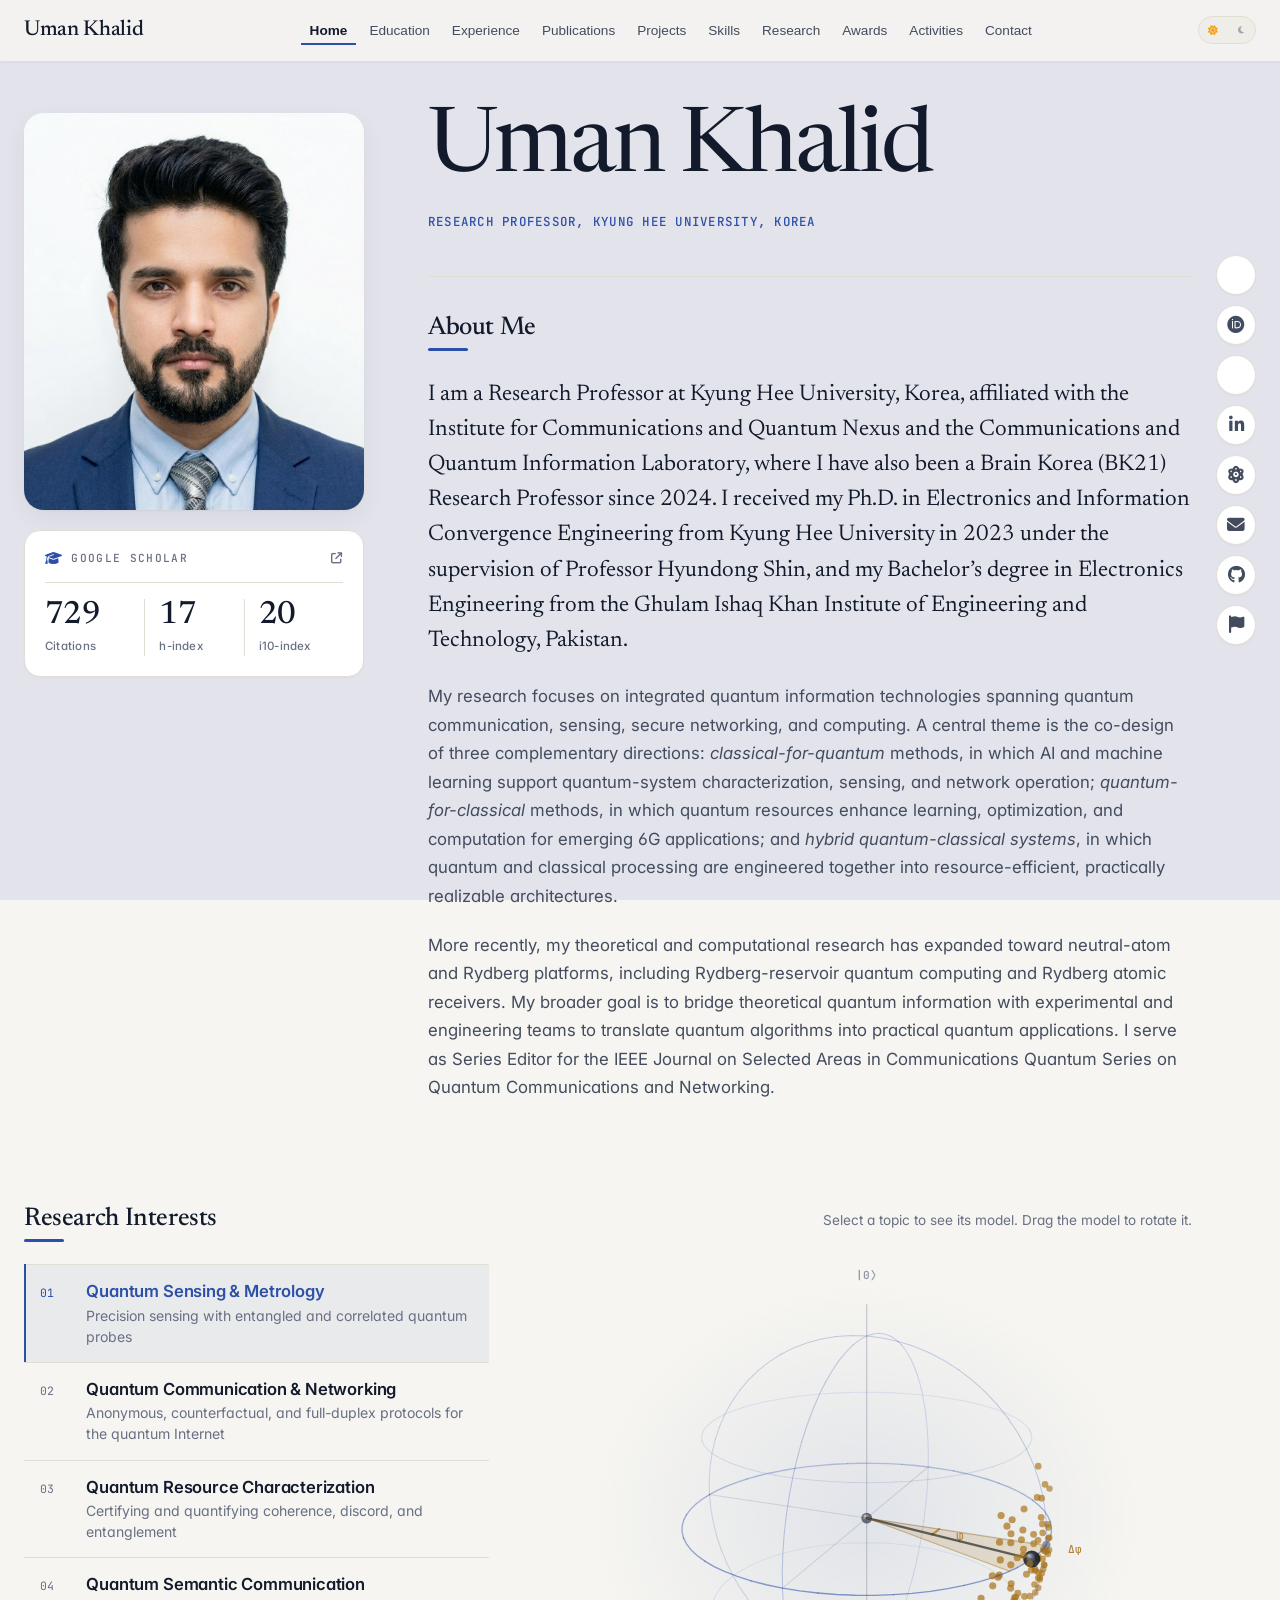
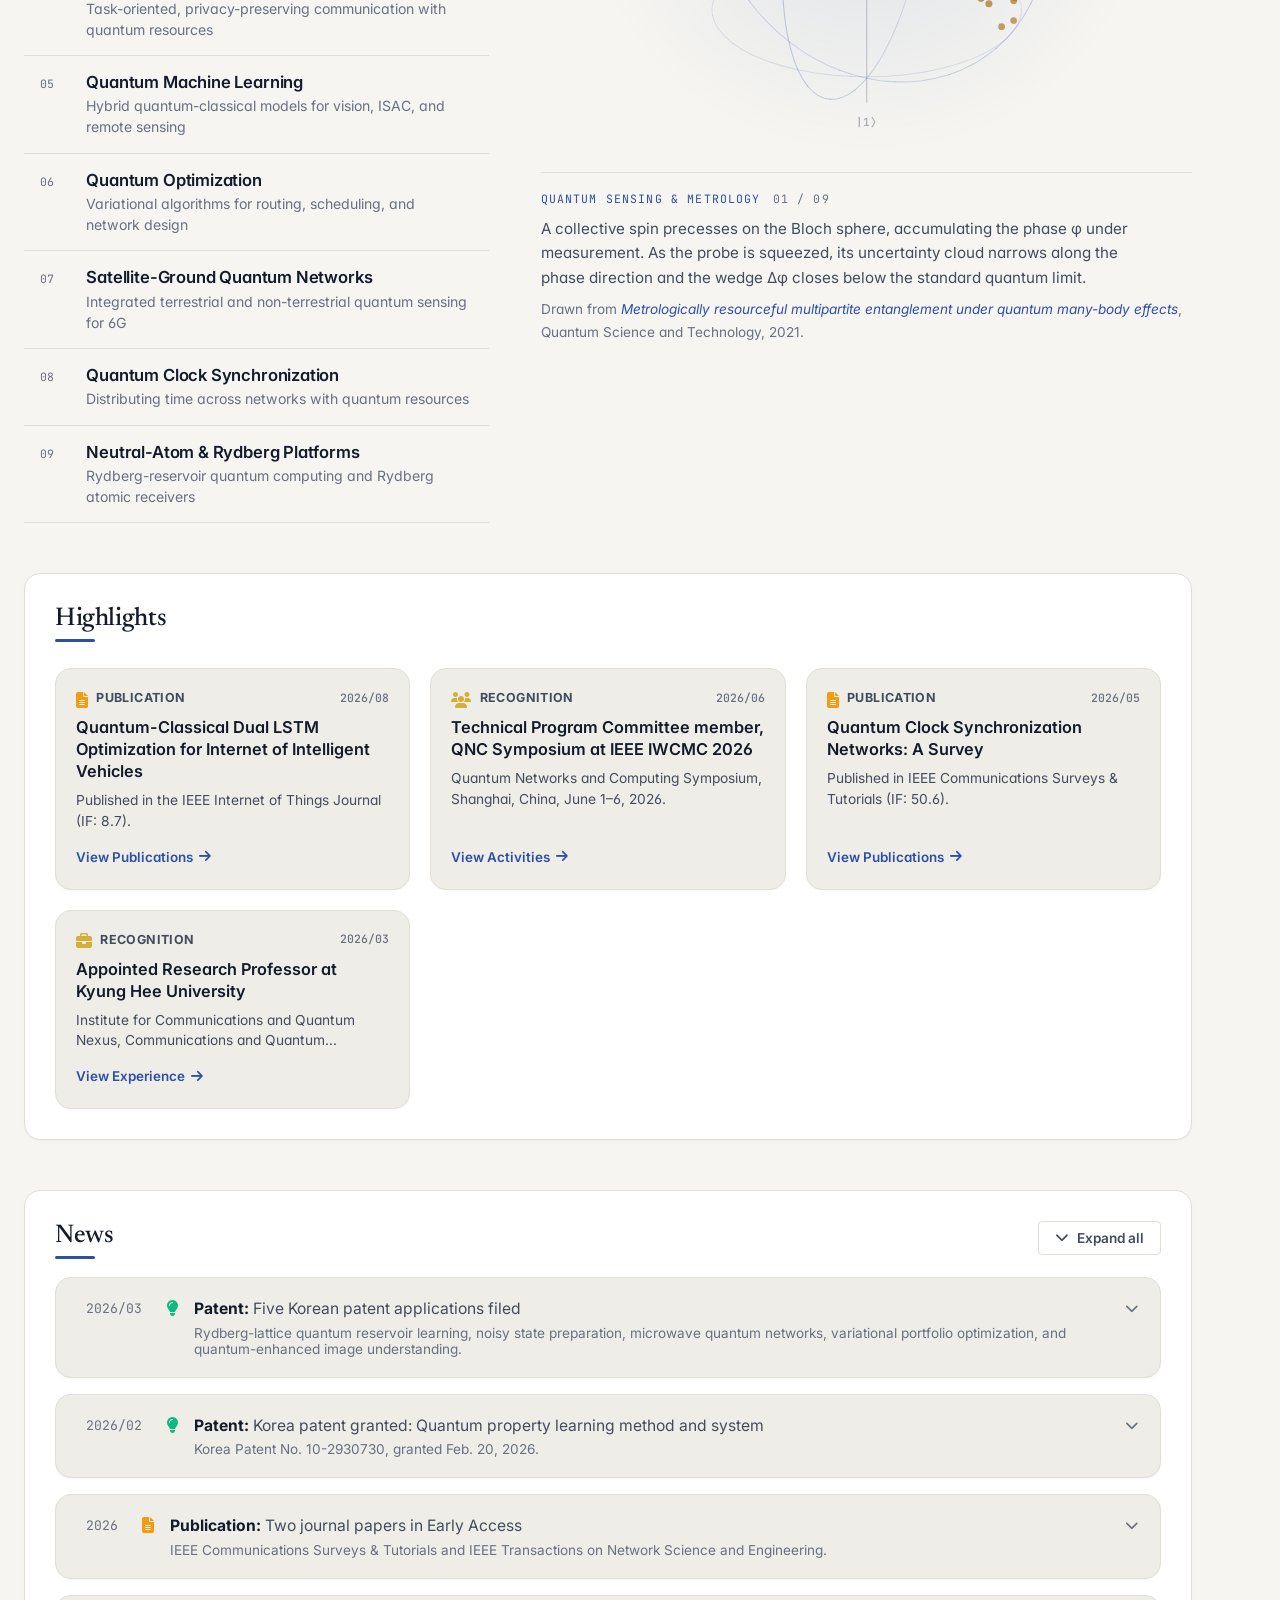
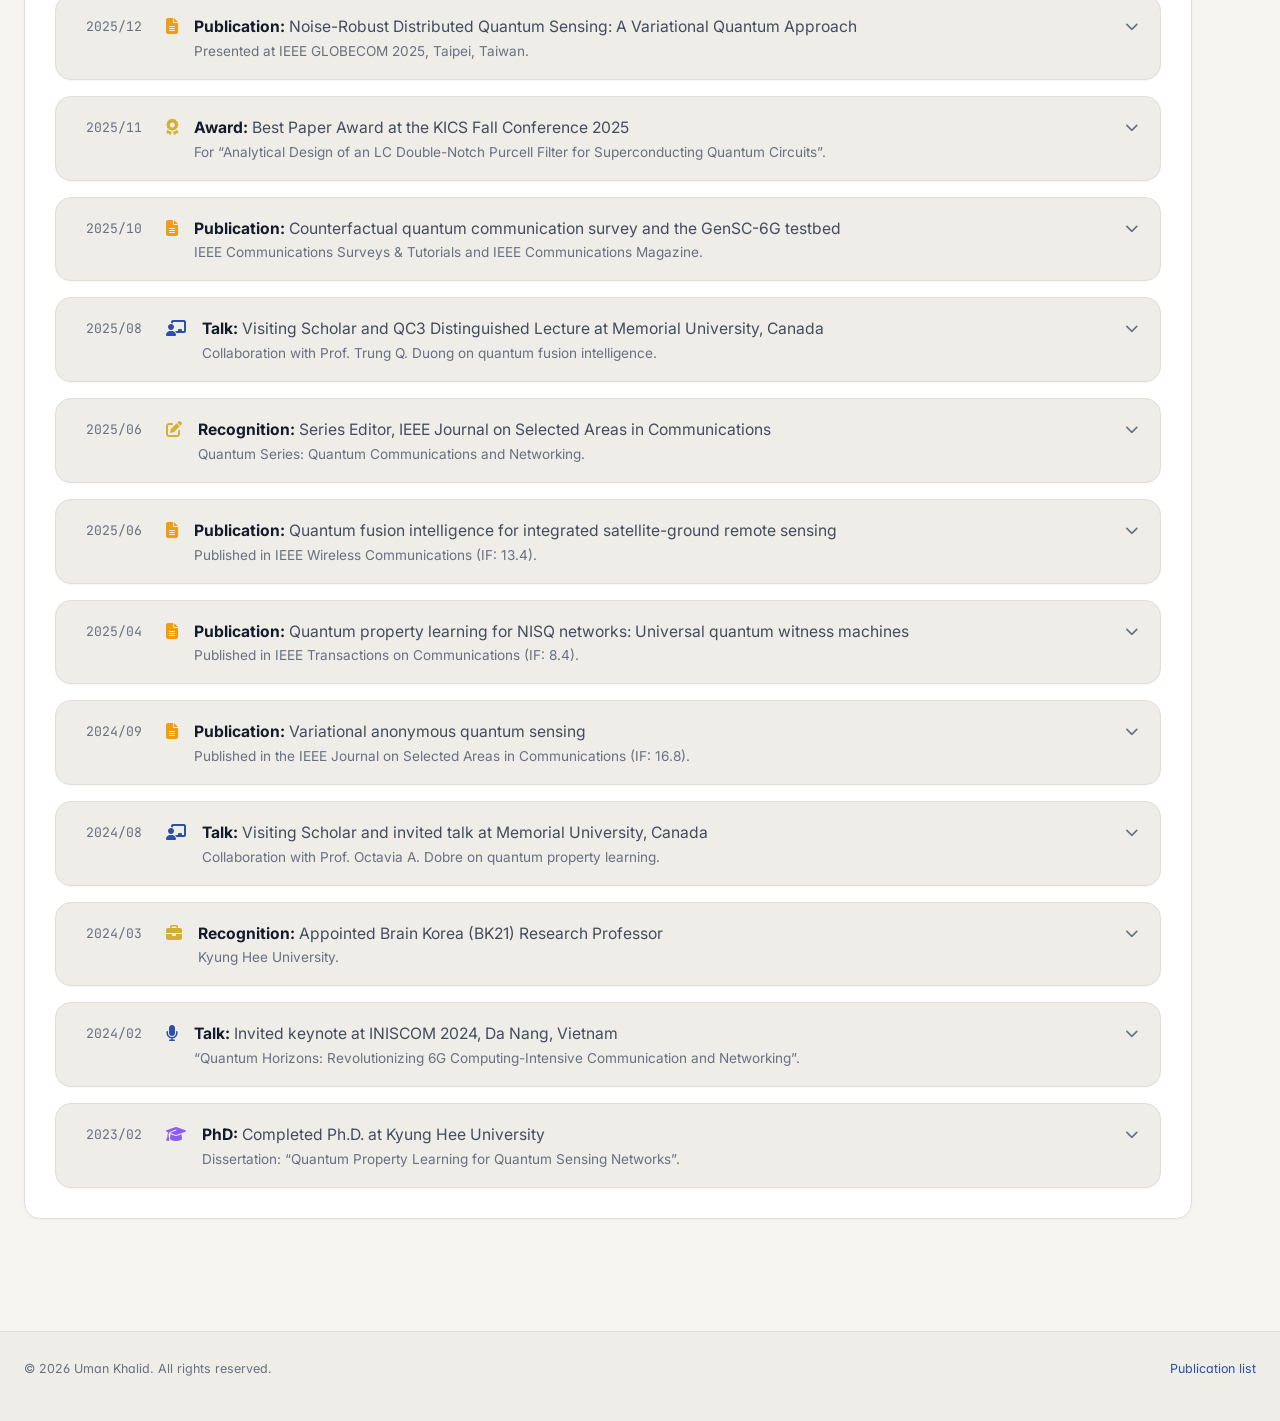
==== commit 0f8b3197: "update" ====
--- a/index.html
+++ b/index.html
@@ -21,7 +21,7 @@
       name="application-name"
       content="Uman Khalid Academic Website"
     />
-    <meta name="theme-color" content="#245f87" />
+    <meta name="theme-color" content="#14213d" />
     <meta name="format-detection" content="telephone=no" />
 
     <!-- Favicons / bookmark icons -->
@@ -62,7 +62,7 @@
     <!-- Preload critical fonts -->
     <link
       rel="preload"
-      href="https://fonts.googleapis.com/css2?family=Inter:wght@300;400;500;600;700;800&family=Source+Serif+4:ital,opsz,wght@0,8..60,400..700;1,8..60,400..600&family=JetBrains+Mono:ital,wght@0,300;0,400;0,500;0,600;0,700;1,400&display=swap"
+      href="https://fonts.googleapis.com/css2?family=Inter:wght@400;500;600;700&family=Newsreader:ital,opsz,wght@0,6..72,400..600;1,6..72,400..500&family=JetBrains+Mono:wght@400;500&display=swap"
       as="style"
     />
 
@@ -75,7 +75,7 @@
       referrerpolicy="no-referrer"
     />
     <link
-      href="https://fonts.googleapis.com/css2?family=Inter:wght@300;400;500;600;700;800&family=Source+Serif+4:ital,opsz,wght@0,8..60,400..700;1,8..60,400..600&family=JetBrains+Mono:ital,wght@0,300;0,400;0,500;0,600;0,700;1,400&display=swap"
+      href="https://fonts.googleapis.com/css2?family=Inter:wght@400;500;600;700&family=Newsreader:ital,opsz,wght@0,6..72,400..600;1,6..72,400..500&family=JetBrains+Mono:wght@400;500&display=swap"
       rel="stylesheet"
     />
     <link
@@ -304,14 +304,9 @@
       <div class="content">
         <!-- Home Tab -->
         <div id="home" class="tab-content active">
-          <div class="tab-cover home-cover">
-            <div class="cover-overlay">
-              <h2 class="cover-title">Home</h2>
-            </div>
-          </div>
-
-          <div class="home-content">
-            <div class="profile-section">
+          <!-- Row 1: portrait and Scholar metrics left, name and About Me right -->
+          <section class="hero" aria-labelledby="hero-name">
+            <div class="hero-aside">
               <div class="profile-image-container">
                 <img
                   src="assets/images/profile/umankhalid_profile.jpg"
@@ -343,14 +338,6 @@
                 />
               </div>
 
-              <!-- Identity sits directly under the portrait -->
-              <div class="profile-identity">
-                <h1>Uman Khalid</h1>
-                <p class="title">
-                  Research Professor, Kyung Hee University, Korea
-                </p>
-              </div>
-
               <!--
                 Google Scholar metrics. Values are filled in by script.js from
                 data/scholar.json, which the "Update Google Scholar metrics"
@@ -367,8 +354,12 @@
                 hidden
               >
                 <div class="scholar-metrics-header">
-                  <i class="fas fa-graduation-cap"></i>
+                  <i class="fas fa-graduation-cap" aria-hidden="true"></i>
                   <span>Google Scholar</span>
+                  <i
+                    class="fas fa-arrow-up-right-from-square scholar-metrics-arrow"
+                    aria-hidden="true"
+                  ></i>
                 </div>
                 <div class="scholar-metrics-grid">
                   <div class="scholar-stat">
@@ -392,9 +383,15 @@
                 </div>
               </a>
             </div>
-            <div class="about-section">
+
+            <div class="hero-main">
+              <h1 class="hero-name" id="hero-name">Uman Khalid</h1>
+              <p class="hero-role">
+                Research Professor, Kyung Hee University, Korea
+              </p>
+
               <div class="about-intro">
-                <h3>About Me</h3>
+                <h2 class="section-title">About Me</h2>
                 <p class="bio-text">
                   I am a Research Professor at Kyung Hee University, Korea,
                   affiliated with the Institute for Communications and Quantum
@@ -433,88 +430,188 @@
                   Communications and Networking.
                 </p>
               </div>
-
-              <h3 class="section-title">Research Interests</h3>
-              <div class="research-interests-grid">
-                <div class="research-card">
-                  <div class="research-icon">
-                    <i class="fas fa-bullseye"></i>
-                  </div>
-                  <h4>Quantum Sensing &amp; Metrology</h4>
-                  <p>Precision sensing with entangled and correlated quantum probes</p>
+            </div>
+          </section>
+
+          <!--
+            Row 2: research interest keywords left, one 3D model per keyword
+            right. The models are drawn by assets/js/interests3d.js, which also
+            fills the caption; without JavaScript the keywords run full width.
+          -->
+          <section class="interests" aria-labelledby="interests-title">
+            <div class="interests-head">
+              <h2 class="section-title" id="interests-title">Research Interests</h2>
+              <p class="interests-hint">
+                Select a topic to see its model. Drag the model to rotate it.
+              </p>
+            </div>
+
+            <div class="interests-body" id="interests-body">
+              <div
+                class="interest-list"
+                role="tablist"
+                aria-labelledby="interests-title"
+                aria-orientation="vertical"
+              >
+                <button
+                  type="button"
+                  class="interest-item"
+                  role="tab"
+                  id="interest-tab-sensing"
+                  data-interest="sensing"
+                  aria-controls="interest-stage"
+                  aria-selected="true"
+                  tabindex="0"
+                >
+                  <span class="interest-index" aria-hidden="true">01</span>
+                  <span class="interest-name">Quantum Sensing &amp; Metrology</span>
+                  <span class="interest-desc">Precision sensing with entangled and correlated quantum probes</span>
+                </button>
+                <button
+                  type="button"
+                  class="interest-item"
+                  role="tab"
+                  id="interest-tab-network"
+                  data-interest="network"
+                  aria-controls="interest-stage"
+                  aria-selected="false"
+                  tabindex="-1"
+                >
+                  <span class="interest-index" aria-hidden="true">02</span>
+                  <span class="interest-name">Quantum Communication &amp; Networking</span>
+                  <span class="interest-desc">Anonymous, counterfactual, and full-duplex protocols for the quantum Internet</span>
+                </button>
+                <button
+                  type="button"
+                  class="interest-item"
+                  role="tab"
+                  id="interest-tab-resource"
+                  data-interest="resource"
+                  aria-controls="interest-stage"
+                  aria-selected="false"
+                  tabindex="-1"
+                >
+                  <span class="interest-index" aria-hidden="true">03</span>
+                  <span class="interest-name">Quantum Resource Characterization</span>
+                  <span class="interest-desc">Certifying and quantifying coherence, discord, and entanglement</span>
+                </button>
+                <button
+                  type="button"
+                  class="interest-item"
+                  role="tab"
+                  id="interest-tab-semantic"
+                  data-interest="semantic"
+                  aria-controls="interest-stage"
+                  aria-selected="false"
+                  tabindex="-1"
+                >
+                  <span class="interest-index" aria-hidden="true">04</span>
+                  <span class="interest-name">Quantum Semantic Communication</span>
+                  <span class="interest-desc">Task-oriented, privacy-preserving communication with quantum resources</span>
+                </button>
+                <button
+                  type="button"
+                  class="interest-item"
+                  role="tab"
+                  id="interest-tab-learning"
+                  data-interest="learning"
+                  aria-controls="interest-stage"
+                  aria-selected="false"
+                  tabindex="-1"
+                >
+                  <span class="interest-index" aria-hidden="true">05</span>
+                  <span class="interest-name">Quantum Machine Learning</span>
+                  <span class="interest-desc">Hybrid quantum-classical models for vision, ISAC, and remote sensing</span>
+                </button>
+                <button
+                  type="button"
+                  class="interest-item"
+                  role="tab"
+                  id="interest-tab-optimization"
+                  data-interest="optimization"
+                  aria-controls="interest-stage"
+                  aria-selected="false"
+                  tabindex="-1"
+                >
+                  <span class="interest-index" aria-hidden="true">06</span>
+                  <span class="interest-name">Quantum Optimization</span>
+                  <span class="interest-desc">Variational algorithms for routing, scheduling, and network design</span>
+                </button>
+                <button
+                  type="button"
+                  class="interest-item"
+                  role="tab"
+                  id="interest-tab-satellite"
+                  data-interest="satellite"
+                  aria-controls="interest-stage"
+                  aria-selected="false"
+                  tabindex="-1"
+                >
+                  <span class="interest-index" aria-hidden="true">07</span>
+                  <span class="interest-name">Satellite-Ground Quantum Networks</span>
+                  <span class="interest-desc">Integrated terrestrial and non-terrestrial quantum sensing for 6G</span>
+                </button>
+                <button
+                  type="button"
+                  class="interest-item"
+                  role="tab"
+                  id="interest-tab-clock"
+                  data-interest="clock"
+                  aria-controls="interest-stage"
+                  aria-selected="false"
+                  tabindex="-1"
+                >
+                  <span class="interest-index" aria-hidden="true">08</span>
+                  <span class="interest-name">Quantum Clock Synchronization</span>
+                  <span class="interest-desc">Distributing time across networks with quantum resources</span>
+                </button>
+                <button
+                  type="button"
+                  class="interest-item"
+                  role="tab"
+                  id="interest-tab-rydberg"
+                  data-interest="rydberg"
+                  aria-controls="interest-stage"
+                  aria-selected="false"
+                  tabindex="-1"
+                >
+                  <span class="interest-index" aria-hidden="true">09</span>
+                  <span class="interest-name">Neutral-Atom &amp; Rydberg Platforms</span>
+                  <span class="interest-desc">Rydberg-reservoir quantum computing and Rydberg atomic receivers</span>
+                </button>
+              </div>
+
+              <div
+                class="interest-stage"
+                id="interest-stage"
+                role="tabpanel"
+                aria-labelledby="interest-tab-sensing"
+              >
+                <div class="interest-canvas-wrap">
+                  <canvas
+                    class="interest-canvas"
+                    id="interest-canvas"
+                    role="img"
+                    aria-describedby="interest-caption-note"
+                  ></canvas>
                 </div>
-
-                <div class="research-card">
-                  <div class="research-icon">
-                    <i class="fas fa-network-wired"></i>
-                  </div>
-                  <h4>Quantum Communication &amp; Networking</h4>
-                  <p>Anonymous, counterfactual, and full-duplex protocols for the quantum Internet</p>
+                <div class="interest-caption" id="interest-caption" aria-live="polite">
+                  <p class="interest-caption-kicker">
+                    <span id="interest-caption-title"></span>
+                    <span id="interest-caption-count"></span>
+                  </p>
+                  <p class="interest-caption-desc" id="interest-caption-desc"></p>
+                  <p class="interest-caption-note" id="interest-caption-note"></p>
+                  <p class="interest-caption-source" id="interest-caption-source"></p>
                 </div>
-
-                <div class="research-card">
-                  <div class="research-icon">
-                    <i class="fas fa-atom"></i>
-                  </div>
-                  <h4>Quantum Resource Characterization</h4>
-                  <p>Certifying and quantifying coherence, discord, and entanglement</p>
-                </div>
-
-                <div class="research-card">
-                  <div class="research-icon">
-                    <i class="fas fa-comments"></i>
-                  </div>
-                  <h4>Quantum Semantic Communication</h4>
-                  <p>Task-oriented, privacy-preserving communication with quantum resources</p>
-                </div>
-
-                <div class="research-card">
-                  <div class="research-icon">
-                    <i class="fas fa-brain"></i>
-                  </div>
-                  <h4>Quantum Machine Learning</h4>
-                  <p>Hybrid quantum-classical models for vision, ISAC, and remote sensing</p>
-                </div>
-
-                <div class="research-card">
-                  <div class="research-icon">
-                    <i class="fas fa-route"></i>
-                  </div>
-                  <h4>Quantum Optimization</h4>
-                  <p>Variational algorithms for routing, scheduling, and network design</p>
-                </div>
-
-                <div class="research-card">
-                  <div class="research-icon">
-                    <i class="fas fa-satellite"></i>
-                  </div>
-                  <h4>Satellite-Ground Quantum Networks</h4>
-                  <p>Integrated terrestrial and non-terrestrial quantum sensing for 6G</p>
-                </div>
-
-                <div class="research-card">
-                  <div class="research-icon">
-                    <i class="fas fa-clock"></i>
-                  </div>
-                  <h4>Quantum Clock Synchronization</h4>
-                  <p>Distributing time across networks with quantum resources</p>
-                </div>
-
-                <div class="research-card">
-                  <div class="research-icon">
-                    <i class="fas fa-braille"></i>
-                  </div>
-                  <h4>Neutral-Atom &amp; Rydberg Platforms</h4>
-                  <p>Rydberg-reservoir quantum computing and Rydberg atomic receivers</p>
-                </div>
-              </div>
-            </div>
-          </div>
+              </div>
+            </div>
+          </section>
 
           <!-- Highlights: the four latest entries of data/news.json -->
           <div class="news-section">
             <div class="news-section-header">
-              <h3 class="section-title news-title">Highlights</h3>
+              <h2 class="section-title news-title">Highlights</h2>
             </div>
             <div
               class="highlights-grid"
@@ -529,7 +626,7 @@
           <!-- News: every entry of data/news.json after the four highlights -->
           <div class="news-section" id="home-news">
             <div class="news-section-header">
-              <h3 class="section-title news-title">News</h3>
+              <h2 class="section-title news-title">News</h2>
               <button
                 type="button"
                 class="news-toggle-all"
@@ -816,6 +913,22 @@
               <i class="fas fa-microphone activity-icon"></i>
               <div class="activity-content">
                 <strong>IEEE International Conference on Quantum Communications, Networking, and Computing (QCNC)</strong> - Session Chair, Session 12: Invited Papers, Kanazawa, Japan, July 2024
+              </div>
+            </div>
+          </div>
+
+          <div class="activity-category">
+            <h3>Courses Hosted</h3>
+            <div class="activity-item">
+              <i class="fas fa-chalkboard-teacher activity-icon"></i>
+              <div class="activity-content">
+                <strong>Global Collaborative Summer Program 2026: &ldquo;6G and Quantum Nexus&rdquo;</strong> - Host Professor, Kyung Hee University (online course on the KHU e-campus platform), June 30 &ndash; July 20, 2026
+                <ul class="activity-sublist" aria-label="Invited lectures">
+                  <li><strong>Prof. Moe Z. Win</strong> (MIT) - Quantum Nexus for Sensing, Communication, Control, and Computing</li>
+                  <li><strong>Prof. Kai-Kit Wong</strong> (University College London) - Fluid Antenna Systems for 6G and Beyond</li>
+                  <li><strong>Prof. Kaibin Huang</strong> (The University of Hong Kong) - Frontiers of 6G: From Edge AI to Quantum Receivers</li>
+                  <li><strong>Prof. Arumugam Nallanathan</strong> (Queen Mary University of London) - Generative AI in Non-Terrestrial Networks</li>
+                </ul>
               </div>
             </div>
           </div>
@@ -1295,6 +1408,7 @@
 
     <!-- Custom JavaScript -->
     <script src="assets/js/script.js"></script>
+    <script src="assets/js/interests3d.js" defer></script>
 
   </body>
 </html>
--- a/assets/css/styles.css
+++ b/assets/css/styles.css
@@ -10,36 +10,38 @@
 
 :root {
   /* Colour palette - light mode.
-     One blue carries links and active controls; deep ink carries headings.
-     Purple and cyan accents were removed so nothing competes with the blue.
-     Status and institutional colours (success, brand marks) stay as they are,
-     because there the colour is the information. */
-  --primary-color: #183247; /* Deep navy - solid fills and UI accents */
-  --primary-color-rgb: 24, 50, 71;
-  --secondary-color: #245f87; /* The one blue: links and active controls */
-  --secondary-color-rgb: 36, 95, 135;
-  --accent-color: #245f87; /* Same blue - kept as a token for existing rules */
-  --accent-color-rgb: 36, 95, 135;
-  --secondary-hover: #17415e; /* Darker blue for hover and pressed states */
+     Warm paper ground, midnight ink, and one indigo for links and active
+     controls. Gold and teal are reserved for the research visualisations and
+     the few places where a second voice carries meaning. */
+  --primary-color: #14213d; /* Midnight - solid fills and UI accents */
+  --primary-color-rgb: 20, 33, 61;
+  --secondary-color: #2c4fa8; /* The one indigo: links and active controls */
+  --secondary-color-rgb: 44, 79, 168;
+  --accent-color: #2c4fa8; /* Same indigo - kept as a token for existing rules */
+  --accent-color-rgb: 44, 79, 168;
+  --secondary-hover: #1d3780; /* Darker indigo for hover and pressed states */
   --success-color: #0d7a6f; /* Meaningful status colour, retained */
-  --bg-primary: #f5f7f8; /* Pale grey page */
+  --gold-color: #a8741a; /* Second voice: photons, highlights */
+  --gold-color-rgb: 168, 116, 26;
+  --teal-color: #0f7b78; /* Third voice: classical signals */
+  --teal-color-rgb: 15, 123, 120;
+  --bg-primary: #f6f5f1; /* Warm paper page */
   --bg-secondary: #ffffff; /* Card surface */
-  --bg-tertiary: #edf1f4; /* Inset wells, icon tiles, table stripes */
-  --text-primary: #15222d; /* Deep ink - headings and emphasis. Near-black
-                               with a navy cast so it sits with the palette
-                               instead of punching holes in it. */
-  --text-secondary: #465563; /* Slate body copy */
-  --text-muted: #6b7a88; /* Labels and captions */
-  --border-color: #dce3e8; /* Light grey */
-  /* Hover borders are a plain tint now, not a glow */
-  --border-glow: rgba(36, 95, 135, 0.38);
-  --shadow-color: rgba(24, 50, 71, 0.06);
-  --shadow-lg: rgba(24, 50, 71, 0.1);
-  --glass-bg: rgba(255, 255, 255, 0.88);
+  --bg-tertiary: #efede7; /* Inset wells, icon tiles, table stripes */
+  --text-primary: #121a2b; /* Midnight ink - headings and emphasis */
+  --text-secondary: #434c5e; /* Slate body copy */
+  --text-muted: #687083; /* Labels and captions */
+  --border-color: #e1ded5; /* Warm hairline */
+  /* Hover borders are a plain tint, not a glow */
+  --border-glow: rgba(44, 79, 168, 0.4);
+  --shadow-color: rgba(18, 26, 43, 0.06);
+  --shadow-lg: rgba(18, 26, 43, 0.1);
+  --glass-bg: rgba(246, 245, 241, 0.84);
   --glass-border: rgba(255, 255, 255, 0.95);
-  /* Navy wash over every cover image, so white titles stay legible */
-  --cover-overlay-top: rgba(24, 50, 71, 0.5);
-  --cover-overlay-bottom: rgba(24, 50, 71, 0.74);
+  /* Midnight wash over every cover image, so white titles stay legible.
+     It runs left to right: deepest behind the title, lighter over the photo. */
+  --cover-overlay-top: rgba(13, 20, 40, 0.86);
+  --cover-overlay-bottom: rgba(13, 20, 40, 0.38);
 
   /* Categorical palette for the collaboration network: one muted hue per
      organisation or country, in print-like tones rather than neon. */
@@ -54,9 +56,9 @@
 
   /* Elevation - cards rest almost flat; only overlays cast a real shadow.
      1 = resting card, 2 = raised/active, 3 = overlay (modals, popovers). */
-  --elev-1: 0 1px 2px rgba(24, 50, 71, 0.05);
-  --elev-2: 0 1px 2px rgba(24, 50, 71, 0.06), 0 4px 10px var(--shadow-color);
-  --elev-3: 0 8px 20px rgba(24, 50, 71, 0.12), 0 24px 56px var(--shadow-lg);
+  --elev-1: 0 1px 2px rgba(18, 26, 43, 0.04);
+  --elev-2: 0 1px 2px rgba(18, 26, 43, 0.05), 0 8px 24px var(--shadow-color);
+  --elev-3: 0 8px 20px rgba(18, 26, 43, 0.12), 0 24px 56px var(--shadow-lg);
 
   /* Spacing scale - 4px base. Use these instead of literal pixel values. */
   --space-1: 4px;
@@ -73,7 +75,7 @@
   /* Typefaces. A text serif for display headings and titles gives the page
      an academic voice; Inter carries body copy, card headings and UI; the
      mono face is kept for dates, codes and metadata. */
-  --font-serif: "Source Serif 4", "Source Serif Pro", Georgia, "Times New Roman", serif;
+  --font-serif: "Newsreader", "Source Serif 4", Georgia, "Times New Roman", serif;
   --font-sans: "Inter", -apple-system, BlinkMacSystemFont, "Segoe UI", Roboto, sans-serif;
   --font-mono: "JetBrains Mono", ui-monospace, SFMono-Regular, Consolas, monospace;
 
@@ -110,35 +112,39 @@
   --radius-xs: 4px;
   --radius-sm: 8px;
   --radius-md: 12px;
-  --radius-lg: 12px;
-  --radius-xl: 16px;
+  --radius-lg: 16px;
+  --radius-xl: 20px;
 }
 
 [data-theme="dark"] {
-  /* Colour palette - dark mode. Slate rather than black, with one muted
-     light blue standing in for the light theme's single blue. */
-  --primary-color: #8dbcdc; /* Muted light blue */
-  --primary-color-rgb: 141, 188, 220;
-  --secondary-color: #8dbcdc; /* Links and active controls */
-  --secondary-color-rgb: 141, 188, 220;
-  --accent-color: #8dbcdc; /* Same blue - no purple in dark mode either */
-  --accent-color-rgb: 141, 188, 220;
-  --secondary-hover: #b4d5ec; /* Lighter blue for hover and pressed states */
+  /* Colour palette - dark mode. Deep midnight rather than black, with one
+     soft periwinkle standing in for the light theme's indigo. */
+  --primary-color: #9db4ff; /* Periwinkle */
+  --primary-color-rgb: 157, 180, 255;
+  --secondary-color: #9db4ff; /* Links and active controls */
+  --secondary-color-rgb: 157, 180, 255;
+  --accent-color: #9db4ff;
+  --accent-color-rgb: 157, 180, 255;
+  --secondary-hover: #c3d1ff; /* Lighter for hover and pressed states */
   --success-color: #3fb8a5; /* Meaningful status colour, retained */
-  --bg-primary: #14212b; /* Slate page */
-  --bg-secondary: #1c2d39; /* Card surface */
-  --bg-tertiary: #24394a; /* Inset wells and icon tiles */
-  --text-primary: #f1f5f7; /* Off-white */
-  --text-secondary: #c3cfd8; /* Body copy */
-  --text-muted: #93a3af; /* Labels and captions */
-  --border-color: #2c3e4c; /* Dark border */
-  --border-glow: rgba(141, 188, 220, 0.42);
+  --gold-color: #e3b866;
+  --gold-color-rgb: 227, 184, 102;
+  --teal-color: #5fd0c5;
+  --teal-color-rgb: 95, 208, 197;
+  --bg-primary: #0b101c; /* Midnight page */
+  --bg-secondary: #121a2a; /* Card surface */
+  --bg-tertiary: #1a2438; /* Inset wells and icon tiles */
+  --text-primary: #eef1f8; /* Off-white */
+  --text-secondary: #c0c8d8; /* Body copy */
+  --text-muted: #8e98ad; /* Labels and captions */
+  --border-color: #232e45; /* Dark hairline */
+  --border-glow: rgba(157, 180, 255, 0.42);
   --shadow-color: rgba(0, 0, 0, 0.35);
   --shadow-lg: rgba(0, 0, 0, 0.5);
-  --glass-bg: rgba(28, 45, 57, 0.82);
+  --glass-bg: rgba(11, 16, 28, 0.8);
   --glass-border: rgba(255, 255, 255, 0.06);
-  --cover-overlay-top: rgba(11, 21, 29, 0.52);
-  --cover-overlay-bottom: rgba(11, 21, 29, 0.78);
+  --cover-overlay-top: rgba(6, 10, 20, 0.88);
+  --cover-overlay-bottom: rgba(6, 10, 20, 0.45);
 
   /* Lighter tints of the same network hues for the dark surface */
   --collab-c0: #6fa8d6;
@@ -354,7 +360,7 @@
 }
 
 .header {
-  max-width: 1600px;
+  max-width: 1400px;
   margin: 0 auto;
   padding: 12px 24px;
   display: flex;
@@ -373,9 +379,9 @@
 }
 
 .logo-name {
-  font-size: 1.3rem;
-  font-weight: 600;
-  letter-spacing: -0.01em;
+  font-size: 1.35rem;
+  font-weight: 500;
+  letter-spacing: -0.015em;
   white-space: nowrap;
   color: var(--text-primary);
   transition: color var(--transition-fast);
@@ -412,15 +418,16 @@
 }
 
 .nav-btn:hover {
-  background: var(--bg-tertiary);
-  color: var(--secondary-color);
-}
-
+  color: var(--text-primary);
+  background: rgba(var(--secondary-color-rgb), 0.07);
+}
+
+/* The active tab is marked by ink and a short rule, not a filled chip. */
 .nav-btn.active {
-  background: var(--bg-tertiary);
-  color: var(--secondary-color);
-  border-color: var(--border-glow);
+  color: var(--text-primary);
   font-weight: 600;
+  border-radius: 0;
+  box-shadow: inset 0 -2px 0 var(--secondary-color);
 }
 
 /* Mobile Menu Toggle */
@@ -521,11 +528,11 @@
   Home gets the taller of the two because it is the landing view.
 */
 .tab-cover {
-  height: 160px;
+  height: 168px;
   position: relative;
   display: flex;
-  align-items: center;
-  justify-content: center;
+  align-items: flex-end;
+  justify-content: flex-start;
   border-radius: var(--radius-lg);
   overflow: hidden;
   margin-bottom: var(--space-6);
@@ -533,8 +540,9 @@
   border: 1px solid var(--border-color);
 }
 
+/* The landing view opens on the profile itself, so Home carries no banner. */
 .tab-cover.home-cover {
-  height: 220px;
+  display: none;
 }
 
 /*
@@ -542,7 +550,7 @@
   assets/images/covers/). The navy colour shows while an image loads.
 */
 .tab-cover {
-  background-color: #10283d;
+  background-color: #0d1428;
   background-size: cover;
   background-position: center;
 }
@@ -600,7 +608,7 @@
   width: 100%;
   height: 100%;
   background-image: linear-gradient(
-    180deg,
+    90deg,
     var(--cover-overlay-top) 0%,
     var(--cover-overlay-bottom) 100%
   );
@@ -610,17 +618,17 @@
 .cover-overlay {
   position: relative;
   z-index: 2;
-  text-align: center;
+  text-align: left;
   color: #ffffff;
-  padding: 0 20px;
+  padding: var(--space-6) var(--space-8);
 }
 
 /* The cover carries a single heading, so it needs no bottom spacing. */
 .cover-title {
   font-family: var(--font-serif);
   font-size: var(--text-3xl);
-  font-weight: 600;
-  letter-spacing: -0.01em;
+  font-weight: 500;
+  letter-spacing: -0.02em;
   color: #ffffff;
   margin-bottom: 0;
 }
@@ -629,49 +637,35 @@
    Home Page Layout & Bio
    ========================================================================== */
 
-/* Sidebar is wide enough to hold the site owner's name on one line. */
-.home-content {
+/* Row 1: portrait and Scholar card on the left, name and About Me on the right. */
+.hero {
   display: grid;
-  grid-template-columns: 340px 1fr;
-  gap: 40px;
+  grid-template-columns: minmax(240px, 340px) minmax(0, 1fr);
+  gap: clamp(32px, 5vw, 76px);
   align-items: start;
-  margin-top: 20px;
-}
-
-/* Profile ID Badge Card */
-.profile-section {
-  background: var(--bg-secondary);
-  border: 1px solid var(--border-color);
-  border-radius: var(--radius-lg);
-  padding: 24px;
-  text-align: center;
-  box-shadow: var(--elev-1);
+  padding-top: clamp(28px, 4vw, 60px);
+}
+
+.hero-aside {
   position: sticky;
-  top: 90px;
-  transition: border-color var(--transition-normal);
-}
-
-.profile-section:hover {
-  border-color: var(--border-glow);
-}
-
-/* Fluid rather than fixed, so the portrait fills the card at every width
-   without overflowing narrow phones. */
+  top: calc(var(--header-height) + var(--space-6));
+  display: grid;
+  gap: var(--space-5);
+}
+
 .profile-image-container {
   position: relative;
   width: 100%;
-  max-width: 292px; /* fills the card between its 24px paddings */
-  aspect-ratio: 292 / 307;
-  margin: 0 auto 20px;
-  border-radius: var(--radius-lg);
+  aspect-ratio: 6 / 7;
+  border-radius: var(--radius-xl);
   overflow: hidden;
-  box-shadow: var(--elev-1);
+  background: var(--bg-tertiary);
+  box-shadow: var(--elev-2);
 }
 
 .profile-image {
-  /* Both portraits are stacked absolutely so each one always fills the frame
-     edge to edge. In normal flow the main image left a sliver at the top that
-     let the hover portrait show through. */
+  /* The portraits are stacked absolutely so each one always fills the frame
+     edge to edge. */
   position: absolute;
   top: 0;
   left: 0;
@@ -706,27 +700,6 @@
   opacity: 1;
 }
 
-.contact-info {
-  margin-top: 20px;
-  text-align: left;
-  font-size: 0.88rem;
-  border-top: 1px solid var(--border-color);
-  padding-top: 16px;
-}
-
-.contact-info p {
-  display: flex;
-  align-items: center;
-  gap: 10px;
-  margin-bottom: 8px;
-  color: var(--text-secondary);
-}
-
-.contact-info p i {
-  color: var(--secondary-color);
-  width: 16px;
-}
-
 /* Google Scholar metrics card */
 .scholar-metrics[hidden] {
   display: none;
@@ -734,14 +707,14 @@
 
 .scholar-metrics {
   display: block;
-  margin-top: 16px;
-  padding: 14px 16px;
+  padding: 18px 20px 20px;
   border: 1px solid var(--border-color);
-  border-radius: var(--radius-md);
-  background: var(--bg-tertiary);
+  border-radius: var(--radius-lg);
+  background: var(--bg-secondary);
+  box-shadow: var(--elev-1);
   text-decoration: none;
   transition: border-color var(--transition-normal),
-    box-shadow var(--transition-normal), transform var(--transition-normal);
+    box-shadow var(--transition-normal);
 }
 
 .scholar-metrics:hover {
@@ -752,85 +725,426 @@
 .scholar-metrics-header {
   display: flex;
   align-items: center;
-  justify-content: flex-start;
   gap: 8px;
-  font-family: var(--font-sans);
-  font-size: 0.8rem;
-  font-weight: 600;
-  letter-spacing: 0.02em;
-  color: var(--text-secondary);
-  margin-bottom: 12px;
-}
-
-.scholar-metrics-header i {
-  color: #4285f4;
+  font-family: var(--font-mono);
+  font-size: 0.7rem;
+  font-weight: 500;
+  letter-spacing: 0.12em;
+  text-transform: uppercase;
+  color: var(--text-muted);
+  padding-bottom: 14px;
+  margin-bottom: 16px;
+  border-bottom: 1px solid var(--border-color);
+}
+
+.scholar-metrics-header i:first-child {
+  color: var(--secondary-color);
+  font-size: 0.85rem;
+}
+
+.scholar-metrics-arrow {
+  margin-left: auto;
+  font-size: 0.7rem;
+  transition: transform var(--transition-normal), color var(--transition-normal);
+}
+
+.scholar-metrics:hover .scholar-metrics-arrow {
+  color: var(--secondary-color);
+  transform: translate(2px, -2px);
 }
 
 .scholar-metrics-grid {
   display: grid;
   grid-template-columns: repeat(3, 1fr);
-  gap: 8px;
 }
 
 .scholar-stat {
   display: flex;
   flex-direction: column;
-  align-items: center;
-  gap: 2px;
+  gap: 6px;
+  padding-left: 14px;
+  border-left: 1px solid var(--border-color);
+}
+
+.scholar-stat:first-child {
+  padding-left: 0;
+  border-left: none;
 }
 
 .scholar-stat-value {
   font-family: var(--font-serif);
-  font-size: 1.5rem;
-  font-weight: 600;
+  font-size: 2rem;
+  font-weight: 500;
   font-variant-numeric: lining-nums tabular-nums;
-  line-height: 1.1;
+  letter-spacing: -0.02em;
+  line-height: 1;
   color: var(--text-primary);
 }
 
 .scholar-stat-label {
-  font-size: 0.68rem;
+  font-size: 0.72rem;
   font-weight: 500;
-  text-transform: uppercase;
-  letter-spacing: 0.03em;
+  letter-spacing: 0.02em;
   color: var(--text-muted);
-  text-align: center;
 }
 
 .scholar-metrics.is-loading .scholar-stat-value {
   opacity: 0.5;
 }
 
-/* Name and role, sitting directly beneath the portrait in the profile card.
-   Sized for the 232px card interior rather than the old full-width column. */
-.profile-identity {
-  padding-bottom: 16px;
+/* The name is the page's one display line and is held on a single line at
+   every width; the clamp keeps it inside the narrowest phone. */
+.hero-name {
+  font-size: clamp(2.7rem, 7vw, 5.6rem);
+  font-weight: 400;
+  letter-spacing: -0.035em;
+  line-height: 1;
+  white-space: nowrap;
+  margin: -0.08em 0 var(--space-4);
+}
+
+.hero-role {
+  font-family: var(--font-mono);
+  font-size: 0.78rem;
+  font-weight: 500;
+  letter-spacing: 0.1em;
+  line-height: 1.6;
+  text-transform: uppercase;
+  color: var(--secondary-color);
+  margin-bottom: 0;
+}
+
+.about-intro {
+  margin-top: clamp(28px, 3.5vw, 44px);
+  padding-top: clamp(24px, 3vw, 36px);
+  border-top: 1px solid var(--border-color);
+}
+
+.about-intro .section-title {
+  margin-bottom: var(--space-8);
+}
+
+/* About Me is set ragged-right on a reading measure; the opening paragraph
+   is the lead and steps up a size. */
+.about-intro .bio-text {
+  max-width: 70ch;
+  text-align: left;
+  hyphens: manual;
+  -webkit-hyphens: manual;
+}
+
+.about-intro .bio-text:first-of-type {
+  font-family: var(--font-serif);
+  font-size: clamp(1.2rem, 0.6vw + 1.05rem, 1.42rem);
+  line-height: 1.55;
+  color: var(--text-primary);
+  margin-bottom: var(--space-6);
+}
+
+.about-intro .bio-text:last-child {
+  margin-bottom: 0;
+}
+
+/* Row 2: research interest keywords on the left, their 3D model on the right. */
+.interests {
+  margin-top: clamp(64px, 8vw, 120px);
+}
+
+.interests-head {
+  display: flex;
+  align-items: baseline;
+  justify-content: space-between;
+  gap: var(--space-4) var(--space-8);
+  flex-wrap: wrap;
+  margin-bottom: var(--space-4);
+}
+
+.interests-head .section-title {
+  margin-bottom: var(--space-3);
+}
+
+.interests-hint {
+  font-size: var(--text-sm);
+  color: var(--text-muted);
+  margin-bottom: 0;
+}
+
+.interests-body {
+  display: grid;
+  grid-template-columns: minmax(0, 5fr) minmax(0, 7fr);
+  gap: clamp(24px, 4vw, 72px);
+  align-items: start;
+}
+
+.interest-list {
+  display: flex;
+  flex-direction: column;
   border-bottom: 1px solid var(--border-color);
 }
 
-/* The rule separates the name from the Scholar card; drop it while the card is hidden. */
-.profile-identity:has(+ .scholar-metrics[hidden]) {
-  padding-bottom: 0;
-  border-bottom: none;
-}
-
-/* The name is allowed to wrap rather than being held on one line by nowrap,
-   which previously capped the size at ~2.2rem to avoid overflow. Balanced
-   wrapping keeps the two lines close in length where the browser supports it. */
-.profile-identity h1 {
-  font-size: 2rem;
-  line-height: 1.25;
-  margin-bottom: 8px;
-  text-wrap: balance;
-  overflow-wrap: break-word;
-}
-
-.profile-identity .title {
+.interest-item {
+  position: relative;
+  display: grid;
+  grid-template-columns: 2.4rem minmax(0, 1fr);
+  column-gap: var(--space-2);
+  row-gap: 2px;
+  padding: 15px var(--space-4) 15px var(--space-4);
+  border: 0;
+  border-top: 1px solid var(--border-color);
+  background: none;
+  color: inherit;
+  font: inherit;
+  text-align: left;
+  cursor: pointer;
+  transition: background-color var(--transition-normal);
+}
+
+/* Rule on the leading edge that draws in for the selected keyword. */
+.interest-item::before {
+  content: "";
+  position: absolute;
+  left: 0;
+  top: -1px;
+  bottom: -1px;
+  width: 2px;
+  background: var(--secondary-color);
+  transform: scaleY(0);
+  transform-origin: top;
+  transition: transform var(--transition-slow);
+}
+
+.interest-item[aria-selected="true"] {
+  background: rgba(var(--secondary-color-rgb), 0.06);
+}
+
+.interest-item[aria-selected="true"]::before {
+  transform: scaleY(1);
+}
+
+.interest-index {
+  grid-row: 1 / span 2;
+  padding-top: 3px;
+  font-family: var(--font-mono);
+  font-size: 0.72rem;
+  letter-spacing: 0.04em;
+  color: var(--text-muted);
+  transition: color var(--transition-normal);
+}
+
+.interest-name {
+  font-size: 1.04rem;
+  font-weight: 600;
+  letter-spacing: -0.011em;
+  line-height: 1.35;
+  color: var(--text-primary);
+  transition: color var(--transition-normal);
+}
+
+.interest-desc {
+  font-size: 0.88rem;
+  line-height: 1.5;
+  color: var(--text-muted);
+}
+
+.interest-item[aria-selected="true"] .interest-index,
+.interest-item[aria-selected="true"] .interest-name {
+  color: var(--secondary-color);
+}
+
+/* The model sits straight on the page ground, with no frame of its own, and
+   stays in view while the keyword list scrolls beside it. */
+.interest-stage {
+  position: sticky;
+  top: calc(var(--header-height) + var(--space-4));
+}
+
+.interest-canvas-wrap {
+  position: relative;
+  aspect-ratio: 1 / 0.78;
+  max-height: calc(100vh - var(--header-height) - 220px);
+  min-height: 300px;
+  width: 100%;
+}
+
+.interest-canvas-wrap::before {
+  content: "";
+  position: absolute;
+  inset: 4% 8%;
+  border-radius: 50%;
+  background: radial-gradient(
+    closest-side,
+    rgba(var(--secondary-color-rgb), 0.1),
+    rgba(var(--secondary-color-rgb), 0)
+  );
+  pointer-events: none;
+}
+
+.interest-canvas {
+  position: relative;
+  display: block;
+  width: 100%;
+  height: 100%;
+  cursor: grab;
+  touch-action: pan-y;
+}
+
+.interest-canvas.is-dragging {
+  cursor: grabbing;
+}
+
+.interest-caption {
+  padding-top: var(--space-4);
+  border-top: 1px solid var(--border-color);
+  transition: opacity var(--transition-normal);
+}
+
+.interest-caption.is-changing {
+  opacity: 0;
+}
+
+.interest-caption-kicker {
+  display: flex;
+  align-items: baseline;
+  gap: var(--space-3);
+  font-family: var(--font-mono);
+  font-size: 0.72rem;
+  letter-spacing: 0.1em;
+  text-transform: uppercase;
+  color: var(--secondary-color);
+  margin-bottom: var(--space-2);
+}
+
+.interest-caption-kicker span:last-child {
+  color: var(--text-muted);
+}
+
+/* The keyword's one-line summary lives in the list on wide screens and moves
+   into the caption when the list collapses to a strip. */
+.interest-caption-desc {
+  display: none;
+  font-weight: 600;
+  color: var(--text-primary);
+  margin-bottom: var(--space-2);
+}
+
+.interest-caption-note {
+  max-width: 62ch;
   font-size: 0.95rem;
-  line-height: 1.55;
-  text-align: center;
-  color: var(--secondary-color);
-  font-weight: 500;
+  line-height: 1.6;
+  margin-bottom: var(--space-2);
+}
+
+.interest-caption-source {
+  font-size: var(--text-sm);
+  color: var(--text-muted);
+  margin-bottom: 0;
+}
+
+.interest-caption-source a {
+  font-style: italic;
+}
+
+/* Without JavaScript there is no model to show: the keywords run full width. */
+.interests-body:not(.is-ready) {
+  grid-template-columns: 1fr;
+}
+
+.interests-body:not(.is-ready) .interest-stage {
+  display: none;
+}
+
+.interests-body:not(.is-ready) .interest-list {
+  display: grid;
+  grid-template-columns: repeat(auto-fit, minmax(280px, 1fr));
+}
+
+@media (max-width: 900px) {
+  .hero {
+    grid-template-columns: 1fr;
+  }
+
+  /* Portrait and Scholar card share a row above the name while there is
+     room for both, then stack on phones. */
+  .hero-aside {
+    position: static;
+    grid-template-columns: minmax(0, 220px) minmax(0, 1fr);
+    align-items: end;
+  }
+
+  .interests-body.is-ready {
+    grid-template-columns: 1fr;
+    gap: var(--space-4);
+  }
+
+  /* The keyword list becomes a strip that scrolls sideways above the model. */
+  .interests-body.is-ready .interest-list {
+    flex-direction: row;
+    gap: var(--space-2);
+    margin: 0 -16px;
+    padding: 2px 16px var(--space-2);
+    border-bottom: 0;
+    overflow-x: auto;
+    scroll-snap-type: x proximity;
+    scrollbar-width: none;
+  }
+
+  .interests-body.is-ready .interest-list::-webkit-scrollbar {
+    display: none;
+  }
+
+  .interests-body.is-ready .interest-item {
+    display: block;
+    flex: 0 0 auto;
+    padding: 9px 14px;
+    border: 1px solid var(--border-color);
+    border-radius: 999px;
+    background: var(--bg-secondary);
+    scroll-snap-align: start;
+  }
+
+  .interests-body.is-ready .interest-item::before,
+  .interests-body.is-ready .interest-index,
+  .interests-body.is-ready .interest-desc {
+    display: none;
+  }
+
+  .interests-body.is-ready .interest-name {
+    font-size: 0.88rem;
+    white-space: nowrap;
+  }
+
+  .interests-body.is-ready .interest-item[aria-selected="true"] {
+    background: var(--secondary-color);
+    border-color: var(--secondary-color);
+  }
+
+  .interests-body.is-ready .interest-item[aria-selected="true"] .interest-name {
+    color: var(--bg-secondary);
+  }
+
+  .interest-stage {
+    position: static;
+  }
+
+  .interest-canvas-wrap {
+    aspect-ratio: 1 / 0.86;
+    max-height: none;
+    min-height: 0;
+  }
+
+  .interest-caption-desc {
+    display: block;
+  }
+}
+
+@media (max-width: 560px) {
+  .hero-aside {
+    grid-template-columns: 1fr;
+  }
+
+  .profile-image-container {
+    max-width: 300px;
+  }
 }
 
 /* Shared prose treatment: About Me, the Contact lead, and the Software tab's
@@ -860,82 +1174,6 @@
   text-align: left;
 }
 
-/* About Me reads as a card on the page grid, so the ruling behind the page
-   never runs under the prose. */
-.about-intro {
-  background: var(--bg-secondary);
-  border: 1px solid var(--border-color);
-  border-radius: var(--radius-lg);
-  padding: 30px;
-  box-shadow: var(--elev-1);
-  margin-bottom: 50px;
-}
-
-.about-intro h3 {
-  margin-bottom: var(--space-4);
-}
-
-.about-intro .bio-text:last-child {
-  margin-bottom: 0;
-}
-
-/* Research Interests Blueprint Cards */
-.research-interests-grid {
-  display: grid;
-  grid-template-columns: repeat(auto-fit, minmax(220px, 1fr));
-  gap: var(--space-5);
-  margin-top: var(--space-6);
-}
-
-.research-card {
-  background: var(--bg-secondary);
-  border: 1px solid var(--border-color);
-  border-radius: var(--radius-md);
-  padding: 24px;
-  transition: var(--transition-interactive);
-  display: flex;
-  flex-direction: column;
-  gap: 12px;
-  box-shadow: var(--elev-1);
-}
-
-.research-card:hover {
-  border-color: var(--border-glow);
-  box-shadow: var(--elev-2);
-}
-
-.research-icon {
-  width: 48px;
-  height: 48px;
-  background: var(--bg-tertiary);
-  border-radius: var(--radius-sm);
-  display: flex;
-  align-items: center;
-  justify-content: center;
-  color: var(--secondary-color);
-  font-size: 1.35rem;
-  transition: var(--transition-interactive);
-}
-
-.research-card:hover .research-icon {
-  background: var(--primary-color);
-  color: var(--bg-secondary);
-}
-
-.research-card h4 {
-  font-size: 1.1rem;
-  color: var(--text-primary);
-}
-
-/* One short line under the keyword - the cards are narrow, so the measure is
-   set by the grid track rather than needing a cap of its own. */
-.research-card p {
-  font-size: 0.88rem;
-  line-height: 1.55;
-  color: var(--text-muted);
-  margin-bottom: 0;
-}
-
 /* Recent News Log Feed */
 .news-section {
   margin-top: 50px;
@@ -948,11 +1186,10 @@
 
 /* Section titles are marked up as h3 but read as page-level headings, so they
    take the display serif like h1/h2. */
-.section-title,
-.about-intro h3 {
+.section-title {
   font-family: var(--font-serif);
-  font-weight: 600;
-  letter-spacing: -0.01em;
+  font-weight: 500;
+  letter-spacing: -0.015em;
 }
 
 .section-title {
@@ -3066,6 +3303,24 @@
   color: var(--text-primary);
 }
 
+/* Nested list under an activity, e.g. the invited lectures of a hosted course */
+.activity-sublist {
+  margin: 10px 0 0;
+  padding-left: 18px;
+}
+
+.activity-sublist li {
+  margin-bottom: 6px;
+}
+
+.activity-sublist li:last-child {
+  margin-bottom: 0;
+}
+
+.activity-sublist li::marker {
+  color: var(--text-muted);
+}
+
 /* Seminars & Presentations list (Activities tab) */
 
 .seminars-list {
@@ -4578,22 +4833,22 @@
   transform: translateY(-50%);
   display: flex;
   flex-direction: column;
-  gap: 12px;
+  gap: 10px;
   z-index: 900;
 }
 
 /*
-  Each service wears its own colour at rest, held in a per-icon custom property
-  so one rule can apply it. Hover and keyboard focus deepen the icon rather
-  than introducing the colour, since the colour is already there.
+  The icons rest as quiet neutral chips so the bar does not compete with the
+  page. Each service's own colour is held in a per-icon custom property and
+  arrives on hover and keyboard focus.
 */
 .social-icon {
-  width: 44px;
-  height: 44px;
+  width: 40px;
+  height: 40px;
   border-radius: 50%;
-  border: 1px solid var(--brand-color, var(--border-color));
-  background: var(--brand-color, var(--bg-secondary));
-  color: #ffffff;
+  border: 1px solid var(--border-color);
+  background: var(--bg-secondary);
+  color: var(--text-secondary);
   box-shadow: var(--elev-1);
   display: flex;
   align-items: center;
@@ -4630,15 +4885,18 @@
   --brand-color: #2f855a;
 }
 
-/* ORCID's green is light enough that white on it would not carry */
-.social-icon.orcid {
-  color: #1f2d16;
-}
-
 .social-icon:hover,
 .social-icon:focus-visible {
-  filter: brightness(0.88);
+  border-color: var(--brand-color, var(--secondary-color));
+  background: var(--brand-color, var(--secondary-color));
+  color: #ffffff;
   box-shadow: var(--elev-2);
+}
+
+/* ORCID's green is light enough that white on it would not carry */
+.social-icon.orcid:hover,
+.social-icon.orcid:focus-visible {
+  color: #1f2d16;
 }
 
 /* Visitor flag counter popover - opens beside its icon without covering the page */
@@ -4908,16 +5166,18 @@
 /* Between the icon-only nav (<=1024px) and a wide desktop, eleven labelled
    buttons plus icons overrun the header. Drop the icons and tighten padding
    so the labels, logo and theme toggle all fit on one row. */
+@media (min-width: 1025px) {
+  .nav-btn i {
+    display: none;
+  }
+}
+
 @media (min-width: 1025px) and (max-width: 1500px) {
   .nav-btn {
     padding: 7px 9px;
     font-size: 0.85rem;
   }
 
-  .nav-btn i {
-    display: none;
-  }
-
   .nav-menu {
     gap: 2px;
   }
@@ -4934,25 +5194,17 @@
   }
 }
 
-@media (max-width: 1200px) {
-  .home-content {
-    grid-template-columns: 300px 1fr;
-    gap: 30px;
-  }
-
-  .profile-image-container {
-    max-width: 252px;
-  }
-
-  /* 252px interior here, so ~230px at 1.75rem. */
-  .profile-identity h1 {
-    font-size: 1.75rem;
+/* The fixed link bar hangs on the right edge. Until the viewport is wide
+   enough for it to clear the 1400px column, the column gives it a gutter. */
+@media (min-width: 769px) and (max-width: 1580px) {
+  .container {
+    padding-right: 88px;
   }
 }
 
 @media (max-width: 1024px) {
   .container {
-    padding: var(--header-height) 20px 40px;
+    padding: var(--header-height) 84px 40px 20px;
   }
 
   .software-container {
@@ -5015,10 +5267,6 @@
     margin-bottom: var(--space-6);
   }
 
-  .tab-cover.home-cover {
-    height: 160px;
-  }
-
   .header {
     padding: 12px 16px;
     gap: 12px;
@@ -5073,28 +5321,12 @@
     padding: 12px 16px;
   }
 
+  .nav-btn.active {
+    box-shadow: inset 2px 0 0 var(--secondary-color);
+  }
+
   .nav-btn span {
     display: inline;
-  }
-
-  .home-content {
-    grid-template-columns: 1fr;
-  }
-
-  .profile-section {
-    position: relative;
-    top: 0;
-  }
-
-  /* The card goes full width here, so the identity can scale back up. */
-  /* The card goes full width here, so the name can scale back up; it wraps
-     rather than overflowing if it still runs out of room. */
-  .profile-identity h1 {
-    font-size: clamp(1.5rem, 6vw, 2rem);
-  }
-
-  .profile-identity .title {
-    font-size: 0.95rem;
   }
 
   /* Software tab: stack sidebar nav above content */
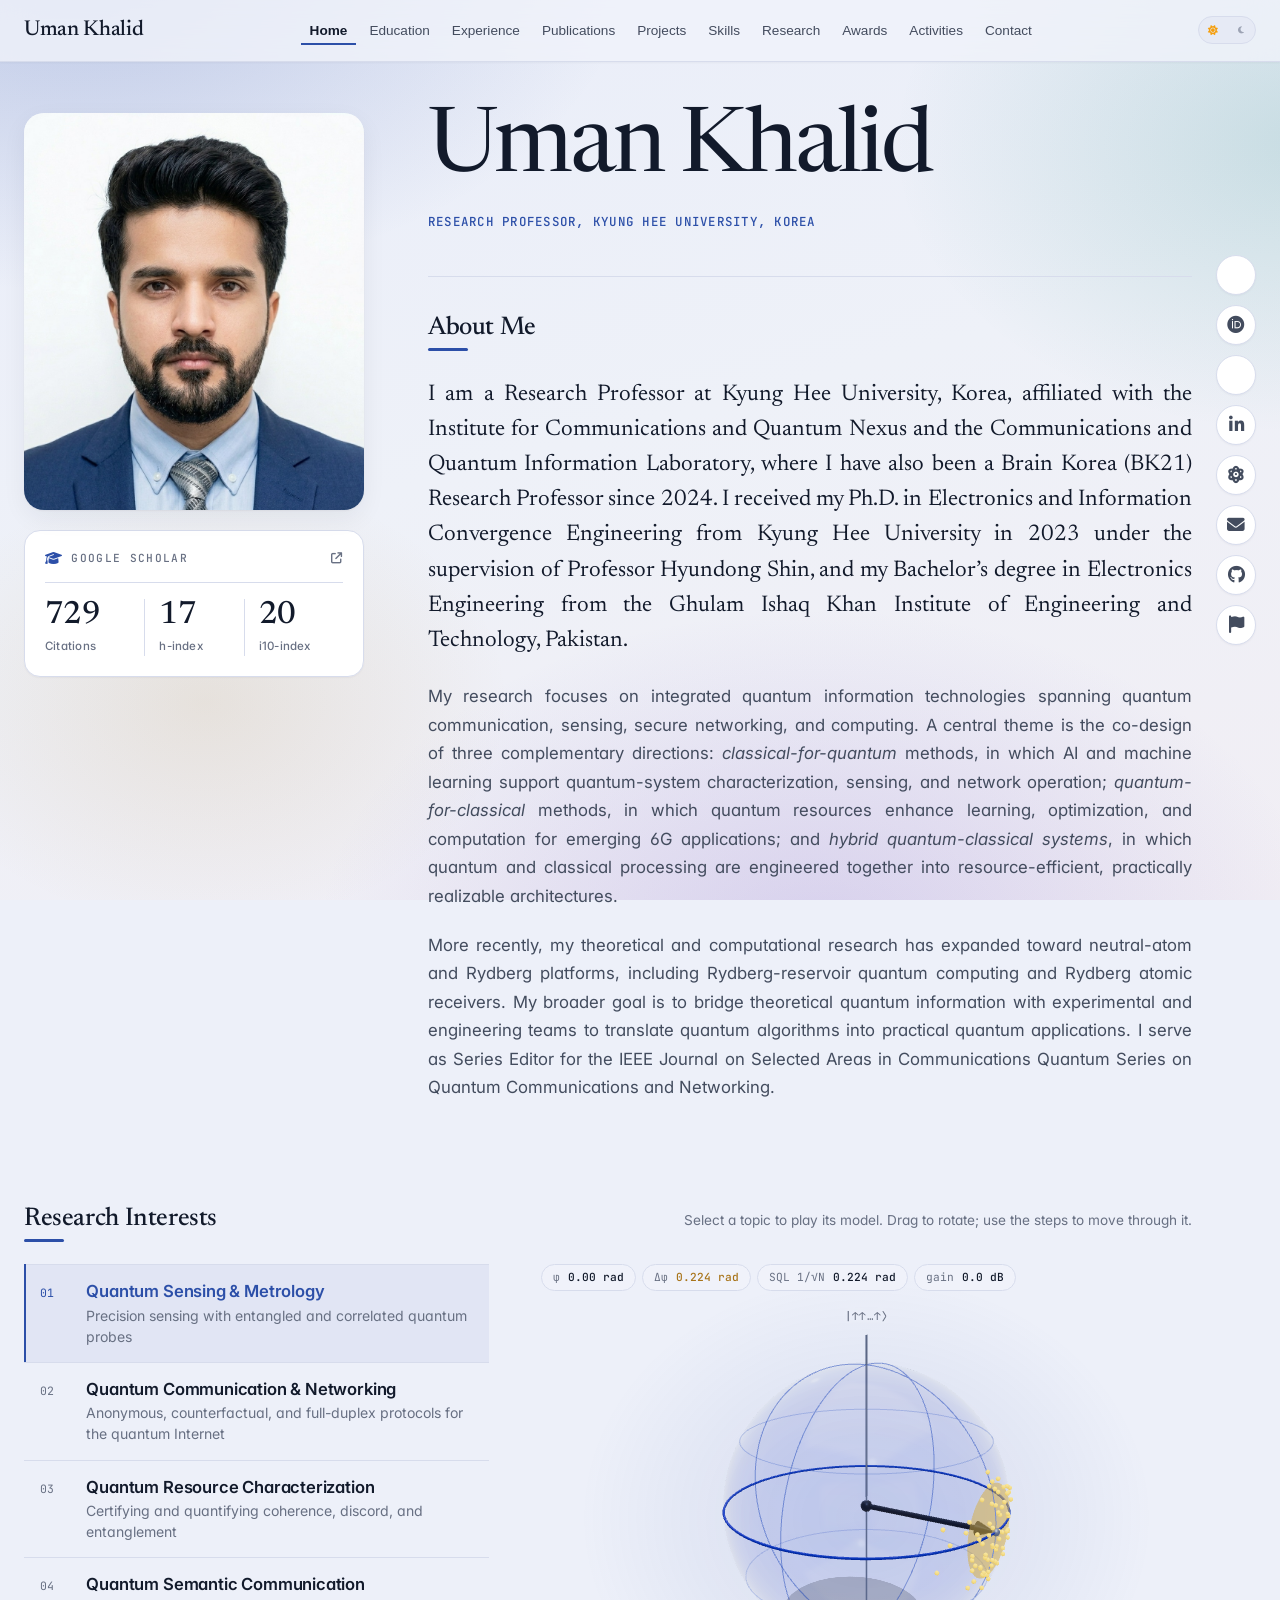
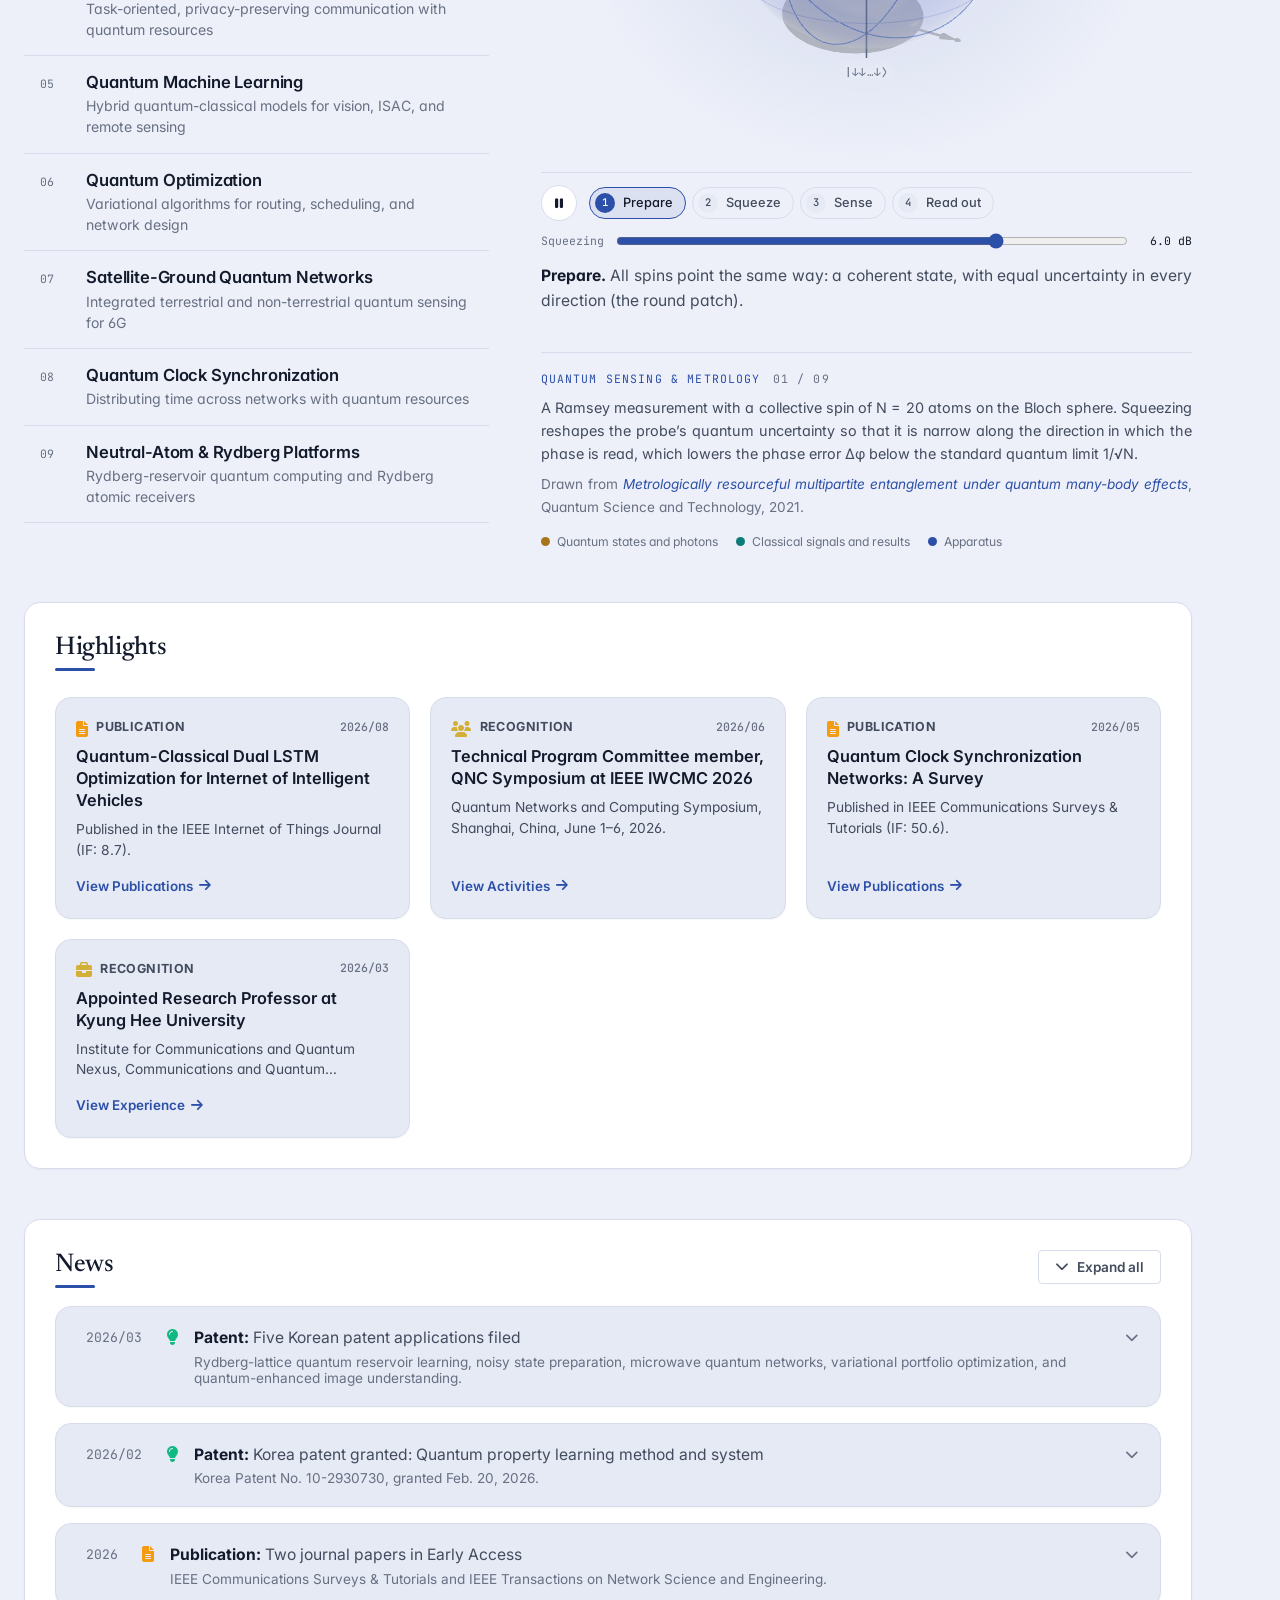
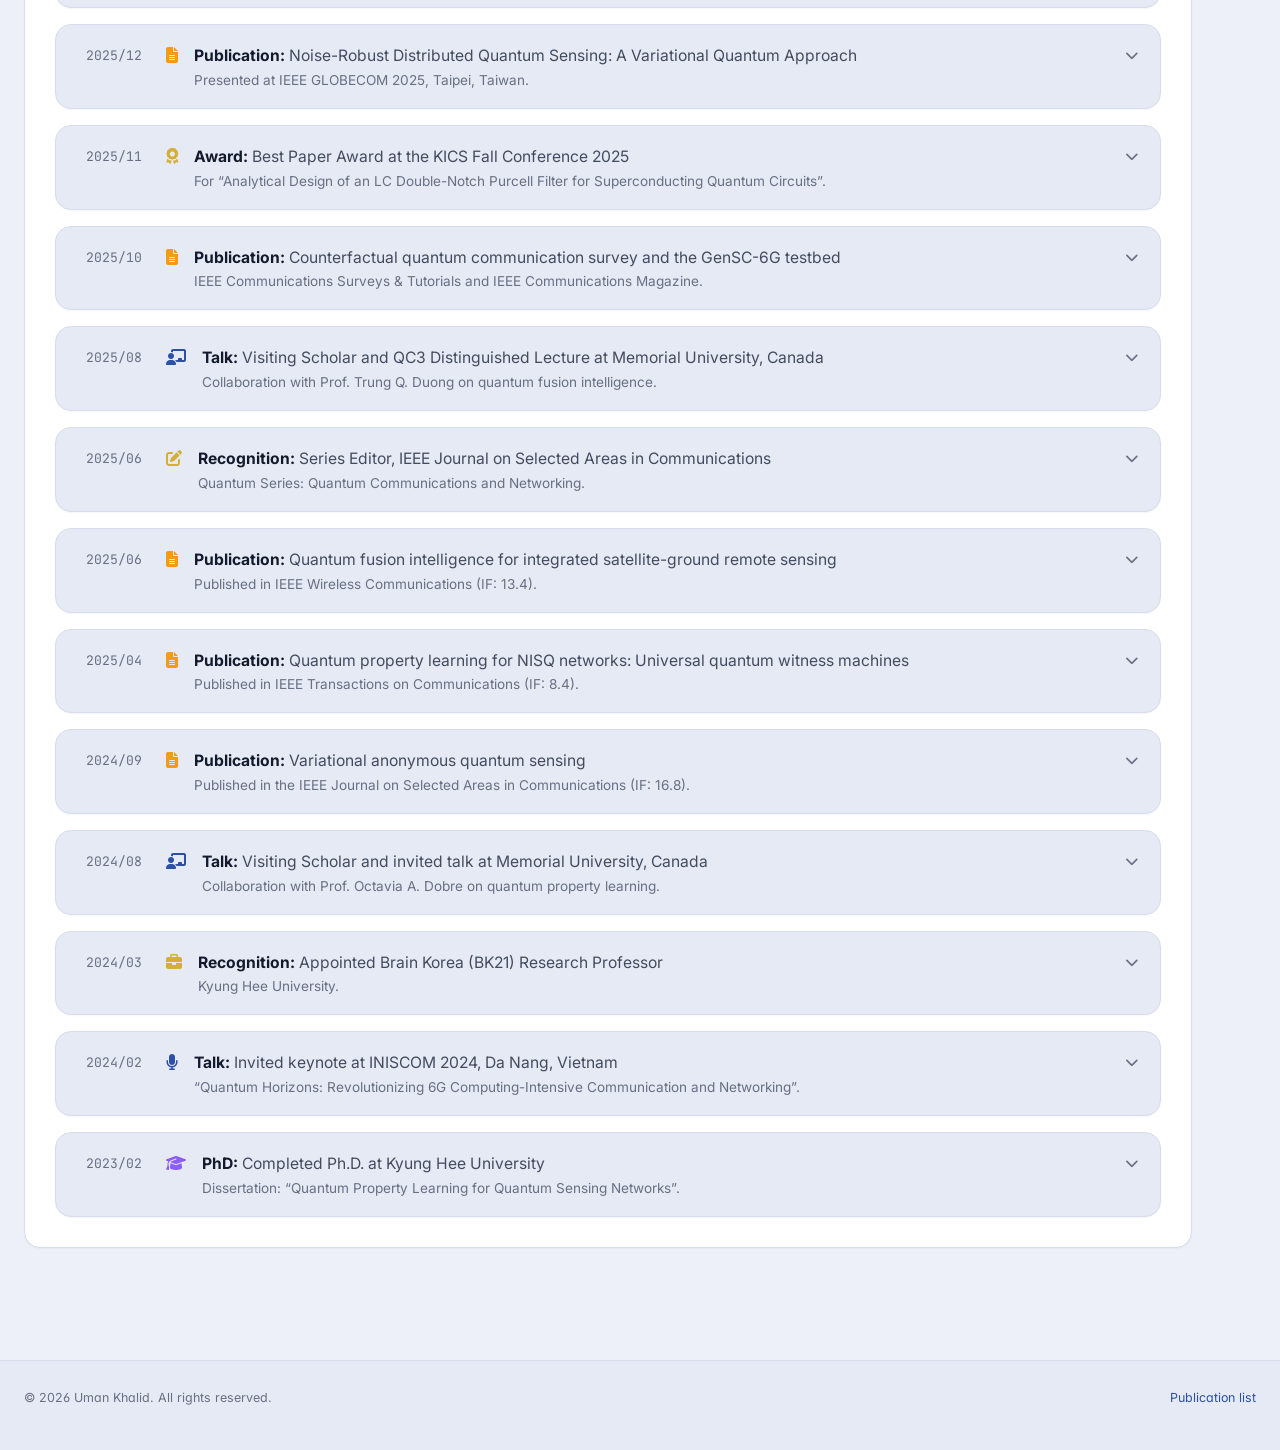
==== commit 8f0eea4f: "updated" ====
--- a/index.html
+++ b/index.html
@@ -21,7 +21,7 @@
       name="application-name"
       content="Uman Khalid Academic Website"
     />
-    <meta name="theme-color" content="#14213d" />
+    <meta name="theme-color" content="#101a3a" />
     <meta name="format-detection" content="telephone=no" />
 
     <!-- Favicons / bookmark icons -->
@@ -435,14 +435,15 @@
 
           <!--
             Row 2: research interest keywords left, one 3D model per keyword
-            right. The models are drawn by assets/js/interests3d.js, which also
-            fills the caption; without JavaScript the keywords run full width.
+            right. The models are rendered by assets/js/interests3d.js (three.js,
+            loaded on demand), which also fills the steps, readout and caption;
+            without JavaScript the keywords run full width.
           -->
           <section class="interests" aria-labelledby="interests-title">
             <div class="interests-head">
               <h2 class="section-title" id="interests-title">Research Interests</h2>
               <p class="interests-hint">
-                Select a topic to see its model. Drag the model to rotate it.
+                Select a topic to play its model. Drag to rotate; use the steps to move through it.
               </p>
             </div>
 
@@ -592,10 +593,44 @@
                     class="interest-canvas"
                     id="interest-canvas"
                     role="img"
+                    tabindex="0"
                     aria-describedby="interest-caption-note"
                   ></canvas>
+                  <div class="interest-labels" id="interest-labels" aria-hidden="true"></div>
+                  <div class="interest-readout" id="interest-readout" aria-hidden="true"></div>
+                  <p class="interest-status interest-status--loading">Loading model&hellip;</p>
+                  <p class="interest-status interest-status--unavailable">
+                    The 3D models need WebGL, which is not available in this
+                    browser. The steps below still describe each one.
+                  </p>
                 </div>
-                <div class="interest-caption" id="interest-caption" aria-live="polite">
+
+                <div class="interest-controls">
+                  <button
+                    type="button"
+                    class="interest-play"
+                    id="interest-play"
+                    aria-pressed="false"
+                    aria-label="Pause the animation"
+                    title="Pause"
+                  >
+                    <i class="fas fa-pause" aria-hidden="true"></i>
+                  </button>
+                  <div
+                    class="interest-steps"
+                    id="interest-steps"
+                    role="group"
+                    aria-label="Steps of this model"
+                  ></div>
+                  <label class="interest-param" id="interest-param" hidden>
+                    <span id="interest-param-label"></span>
+                    <input type="range" id="interest-param-input" />
+                    <output id="interest-param-value" for="interest-param-input"></output>
+                  </label>
+                </div>
+                <p class="interest-step-text" id="interest-step-text"></p>
+
+                <div class="interest-caption" id="interest-caption">
                   <p class="interest-caption-kicker">
                     <span id="interest-caption-title"></span>
                     <span id="interest-caption-count"></span>
@@ -603,6 +638,11 @@
                   <p class="interest-caption-desc" id="interest-caption-desc"></p>
                   <p class="interest-caption-note" id="interest-caption-note"></p>
                   <p class="interest-caption-source" id="interest-caption-source"></p>
+                  <ul class="interest-legend" aria-label="Colour key">
+                    <li class="is-gold">Quantum states and photons</li>
+                    <li class="is-teal">Classical signals and results</li>
+                    <li class="is-indigo">Apparatus</li>
+                  </ul>
                 </div>
               </div>
             </div>
@@ -1408,7 +1448,7 @@
 
     <!-- Custom JavaScript -->
     <script src="assets/js/script.js"></script>
-    <script src="assets/js/interests3d.js" defer></script>
+    <script type="module" src="assets/js/interests3d.js"></script>
 
   </body>
 </html>
--- a/assets/css/styles.css
+++ b/assets/css/styles.css
@@ -25,18 +25,19 @@
   --gold-color-rgb: 168, 116, 26;
   --teal-color: #0f7b78; /* Third voice: classical signals */
   --teal-color-rgb: 15, 123, 120;
-  --bg-primary: #f6f5f1; /* Warm paper page */
+  --bg-primary: #edf0f9; /* Cool mist page, under the quantum field */
   --bg-secondary: #ffffff; /* Card surface */
-  --bg-tertiary: #efede7; /* Inset wells, icon tiles, table stripes */
+  --bg-tertiary: #e6eaf5; /* Inset wells, icon tiles, table stripes */
   --text-primary: #121a2b; /* Midnight ink - headings and emphasis */
   --text-secondary: #434c5e; /* Slate body copy */
   --text-muted: #687083; /* Labels and captions */
-  --border-color: #e1ded5; /* Warm hairline */
+  --border-color: #d7dcec; /* Cool hairline */
+  --violet-color-rgb: 112, 86, 204; /* Background wash only */
   /* Hover borders are a plain tint, not a glow */
   --border-glow: rgba(44, 79, 168, 0.4);
   --shadow-color: rgba(18, 26, 43, 0.06);
   --shadow-lg: rgba(18, 26, 43, 0.1);
-  --glass-bg: rgba(246, 245, 241, 0.84);
+  --glass-bg: rgba(240, 243, 251, 0.8);
   --glass-border: rgba(255, 255, 255, 0.95);
   /* Midnight wash over every cover image, so white titles stay legible.
      It runs left to right: deepest behind the title, lighter over the photo. */
@@ -131,17 +132,18 @@
   --gold-color-rgb: 227, 184, 102;
   --teal-color: #5fd0c5;
   --teal-color-rgb: 95, 208, 197;
-  --bg-primary: #0b101c; /* Midnight page */
-  --bg-secondary: #121a2a; /* Card surface */
-  --bg-tertiary: #1a2438; /* Inset wells and icon tiles */
+  --bg-primary: #070b17; /* Deep-space page, under the quantum field */
+  --bg-secondary: #0f1629; /* Card surface */
+  --bg-tertiary: #182038; /* Inset wells and icon tiles */
   --text-primary: #eef1f8; /* Off-white */
   --text-secondary: #c0c8d8; /* Body copy */
   --text-muted: #8e98ad; /* Labels and captions */
-  --border-color: #232e45; /* Dark hairline */
+  --border-color: #232d49; /* Dark hairline */
+  --violet-color-rgb: 138, 110, 255;
   --border-glow: rgba(157, 180, 255, 0.42);
   --shadow-color: rgba(0, 0, 0, 0.35);
   --shadow-lg: rgba(0, 0, 0, 0.5);
-  --glass-bg: rgba(11, 16, 28, 0.8);
+  --glass-bg: rgba(8, 12, 24, 0.78);
   --glass-border: rgba(255, 255, 255, 0.06);
   --cover-overlay-top: rgba(6, 10, 20, 0.88);
   --cover-overlay-bottom: rgba(6, 10, 20, 0.45);
@@ -198,7 +200,12 @@
   opacity: 1;
 }
 
-/* Static architectural grid, kept behind all page content. */
+/*
+  Quantum field, kept behind all page content. The colour washes are plain CSS
+  gradients; script.js draws the pattern over them on two canvases: a still one
+  (interference fringes and a lattice of linked nodes) and a small live one
+  (photons travelling the links).
+*/
 body {
   isolation: isolate;
 }
@@ -209,10 +216,26 @@
   z-index: -1;
   overflow: hidden;
   pointer-events: none;
-  background: var(--bg-primary);
+  background:
+    radial-gradient(62% 52% at 6% -4%, rgba(var(--secondary-color-rgb), 0.24), transparent 70%),
+    radial-gradient(46% 46% at 102% 16%, rgba(var(--teal-color-rgb), 0.17), transparent 70%),
+    radial-gradient(56% 52% at 64% 104%, rgba(var(--violet-color-rgb), 0.2), transparent 70%),
+    radial-gradient(34% 36% at 16% 78%, rgba(var(--gold-color-rgb), 0.12), transparent 70%),
+    linear-gradient(165deg, #e9edf9 0%, #eef1f8 48%, #f1eef4 100%);
+}
+
+[data-theme="dark"] .grid-background {
+  background:
+    radial-gradient(62% 52% at 6% -4%, rgba(var(--secondary-color-rgb), 0.2), transparent 70%),
+    radial-gradient(46% 46% at 102% 16%, rgba(var(--teal-color-rgb), 0.1), transparent 70%),
+    radial-gradient(56% 52% at 64% 104%, rgba(var(--violet-color-rgb), 0.2), transparent 70%),
+    radial-gradient(34% 36% at 16% 78%, rgba(var(--gold-color-rgb), 0.06), transparent 70%),
+    linear-gradient(165deg, #060a16 0%, #080d1c 50%, #0b0c1f 100%);
 }
 
 .grid-background canvas {
+  position: absolute;
+  inset: 0;
   display: block;
   width: 100%;
   height: 100%;
@@ -287,22 +310,26 @@
   font-size: var(--text-lg);
 }
 
+/* Body text is justified so paragraphs square up with the blocks around
+   them; hyphenation keeps the word spacing even at narrow measures. */
 p {
   color: var(--text-secondary);
   margin-bottom: 1rem;
-  text-align: left;
-}
-
-/*
-  Running prose is capped at roughly 72 characters. Applied to the paragraph
-  classes rather than to every <p>, so table cells, captions and chips that
-  happen to use <p> keep the width of their container. .bio-text is deliberately
-  left out - see below.
-*/
-.tool-description,
+  text-align: justify;
+  text-justify: inter-word;
+  hyphens: auto;
+  -webkit-hyphens: auto;
+}
+
+/* Prose that is not marked up as <p> takes the same justified setting. */
+.activity-content,
+.activity-sublist li,
 .news-summary,
 .activity-description {
-  max-width: 72ch;
+  text-align: justify;
+  text-justify: inter-word;
+  hyphens: auto;
+  -webkit-hyphens: auto;
 }
 
 a {
@@ -809,6 +836,7 @@
   font-weight: 500;
   letter-spacing: 0.1em;
   line-height: 1.6;
+  text-align: left;
   text-transform: uppercase;
   color: var(--secondary-color);
   margin-bottom: 0;
@@ -824,14 +852,7 @@
   margin-bottom: var(--space-8);
 }
 
-/* About Me is set ragged-right on a reading measure; the opening paragraph
-   is the lead and steps up a size. */
-.about-intro .bio-text {
-  max-width: 70ch;
-  text-align: left;
-  hyphens: manual;
-  -webkit-hyphens: manual;
-}
+/* The opening paragraph of About Me is the lead and steps up a size. */
 
 .about-intro .bio-text:first-of-type {
   font-family: var(--font-serif);
@@ -961,19 +982,20 @@
 .interest-canvas-wrap {
   position: relative;
   aspect-ratio: 1 / 0.78;
-  max-height: calc(100vh - var(--header-height) - 220px);
+  max-height: calc(100vh - var(--header-height) - 330px);
   min-height: 300px;
   width: 100%;
+  transition: opacity 0.19s ease;
 }
 
 .interest-canvas-wrap::before {
   content: "";
   position: absolute;
-  inset: 4% 8%;
+  inset: 2% 6%;
   border-radius: 50%;
   background: radial-gradient(
     closest-side,
-    rgba(var(--secondary-color-rgb), 0.1),
+    rgba(var(--secondary-color-rgb), 0.13),
     rgba(var(--secondary-color-rgb), 0)
   );
   pointer-events: none;
@@ -986,20 +1008,244 @@
   height: 100%;
   cursor: grab;
   touch-action: pan-y;
+  border-radius: var(--radius-md);
 }
 
 .interest-canvas.is-dragging {
   cursor: grabbing;
+}
+
+/* The scene changes behind a short fade */
+.interest-stage.is-switching .interest-canvas-wrap,
+.interest-stage.is-switching .interest-step-text,
+.interest-stage.is-switching .interest-caption {
+  opacity: 0;
+}
+
+/* Labels pinned to points of the model; placed every frame by the script */
+.interest-labels {
+  position: absolute;
+  inset: 0;
+  overflow: hidden;
+  pointer-events: none;
+}
+
+.interest-label-set[hidden] {
+  display: none;
+}
+
+.interest-label {
+  position: absolute;
+  top: 0;
+  left: 0;
+  font-family: var(--font-mono);
+  font-size: 0.68rem;
+  font-weight: 500;
+  letter-spacing: 0.02em;
+  white-space: nowrap;
+  color: var(--text-muted);
+  text-shadow:
+    0 0 3px var(--bg-primary),
+    0 0 8px var(--bg-primary);
+  transition: opacity 0.25s ease;
+  will-change: transform;
+}
+
+.interest-label.is-gold {
+  color: var(--gold-color);
+}
+
+.interest-label.is-teal {
+  color: var(--teal-color);
+}
+
+/* Live quantities of the model, top-left of the stage */
+.interest-readout {
+  position: absolute;
+  top: 0;
+  left: 0;
+  right: 0;
+  display: flex;
+  flex-wrap: wrap;
+  gap: 6px;
+  pointer-events: none;
+}
+
+.interest-chip {
+  display: inline-flex;
+  align-items: baseline;
+  gap: 8px;
+  padding: 4px 11px;
+  border: 1px solid var(--border-color);
+  border-radius: 999px;
+  background: var(--glass-bg);
+  backdrop-filter: blur(8px);
+  -webkit-backdrop-filter: blur(8px);
+  font-family: var(--font-mono);
+  font-size: 0.7rem;
+  line-height: 1.5;
+  white-space: nowrap;
+}
+
+.interest-chip i {
+  font-style: normal;
+  color: var(--text-muted);
+}
+
+.interest-chip b {
+  font-weight: 500;
+  font-variant-numeric: tabular-nums;
+  color: var(--text-primary);
+}
+
+.interest-chip[data-tone="gold"] b {
+  color: var(--gold-color);
+}
+
+.interest-chip[data-tone="teal"] b {
+  color: var(--teal-color);
+}
+
+.interest-status {
+  position: absolute;
+  inset: 0;
+  display: none;
+  place-items: center;
+  padding: 0 12%;
+  margin: 0;
+  font-size: var(--text-sm);
+  text-align: center;
+  color: var(--text-muted);
+}
+
+.interest-stage.is-loading .interest-status--loading,
+.interest-stage.is-unavailable .interest-status--unavailable {
+  display: grid;
+}
+
+/* Play control, the steps of the model, and its parameter */
+.interest-controls {
+  display: flex;
+  align-items: center;
+  flex-wrap: wrap;
+  gap: 10px 12px;
+  padding: var(--space-3) 0;
+  border-top: 1px solid var(--border-color);
+}
+
+.interest-play {
+  flex: 0 0 auto;
+  width: 36px;
+  height: 36px;
+  border: 1px solid var(--border-color);
+  border-radius: 50%;
+  background: var(--bg-secondary);
+  color: var(--text-primary);
+  font-size: 0.8rem;
+  cursor: pointer;
+  transition: var(--transition-interactive);
+}
+
+.interest-play:hover {
+  border-color: var(--secondary-color);
+  color: var(--secondary-color);
+}
+
+.interest-steps {
+  display: flex;
+  flex: 1 1 0;
+  flex-wrap: wrap;
+  gap: 6px;
+  min-width: 0;
+}
+
+.interest-step {
+  display: inline-flex;
+  align-items: center;
+  gap: 8px;
+  padding: 5px 12px 5px 5px;
+  border: 1px solid var(--border-color);
+  border-radius: 999px;
+  background: transparent;
+  color: var(--text-secondary);
+  font: inherit;
+  font-size: 0.8rem;
+  font-weight: 500;
+  line-height: 1.3;
+  cursor: pointer;
+  transition: var(--transition-interactive);
+}
+
+.interest-step span {
+  display: grid;
+  place-items: center;
+  width: 20px;
+  height: 20px;
+  border-radius: 50%;
+  background: var(--bg-tertiary);
+  font-family: var(--font-mono);
+  font-size: 0.66rem;
+  transition: var(--transition-interactive);
+}
+
+.interest-step:hover {
+  border-color: var(--border-glow);
+  color: var(--text-primary);
+}
+
+.interest-step.is-active {
+  border-color: var(--secondary-color);
+  background: rgba(var(--secondary-color-rgb), 0.09);
+  color: var(--text-primary);
+}
+
+.interest-step.is-active span {
+  background: var(--secondary-color);
+  color: var(--bg-secondary);
+}
+
+.interest-param[hidden] {
+  display: none;
+}
+
+.interest-param {
+  display: flex;
+  align-items: center;
+  flex: 1 1 100%;
+  gap: 12px;
+  font-family: var(--font-mono);
+  font-size: 0.72rem;
+  color: var(--text-muted);
+}
+
+.interest-param input {
+  flex: 1;
+  min-width: 0;
+  accent-color: var(--secondary-color);
+  cursor: pointer;
+}
+
+.interest-param output {
+  min-width: 4.5em;
+  text-align: right;
+  font-variant-numeric: tabular-nums;
+  color: var(--text-primary);
+}
+
+/* What the current step shows. Height is held for three lines so the caption
+   below does not jump as the steps change. */
+.interest-step-text {
+  min-height: 4.9em;
+  margin-bottom: var(--space-3);
+  font-size: 0.98rem;
+  line-height: 1.6;
+  transition: opacity 0.19s ease;
 }
 
 .interest-caption {
   padding-top: var(--space-4);
   border-top: 1px solid var(--border-color);
-  transition: opacity var(--transition-normal);
-}
-
-.interest-caption.is-changing {
-  opacity: 0;
+  transition: opacity 0.19s ease;
 }
 
 .interest-caption-kicker {
@@ -1028,8 +1274,7 @@
 }
 
 .interest-caption-note {
-  max-width: 62ch;
-  font-size: 0.95rem;
+  font-size: 0.9rem;
   line-height: 1.6;
   margin-bottom: var(--space-2);
 }
@@ -1037,11 +1282,42 @@
 .interest-caption-source {
   font-size: var(--text-sm);
   color: var(--text-muted);
-  margin-bottom: 0;
+  margin-bottom: var(--space-3);
 }
 
 .interest-caption-source a {
   font-style: italic;
+}
+
+.interest-legend {
+  display: flex;
+  flex-wrap: wrap;
+  gap: 6px 18px;
+  list-style: none;
+  font-size: 0.76rem;
+  color: var(--text-muted);
+}
+
+.interest-legend li {
+  display: inline-flex;
+  align-items: center;
+  gap: 7px;
+}
+
+.interest-legend li::before {
+  content: "";
+  width: 9px;
+  height: 9px;
+  border-radius: 50%;
+  background: var(--secondary-color);
+}
+
+.interest-legend .is-gold::before {
+  background: var(--gold-color);
+}
+
+.interest-legend .is-teal::before {
+  background: var(--teal-color);
 }
 
 /* Without JavaScript there is no model to show: the keywords run full width. */
@@ -1127,8 +1403,12 @@
   }
 
   .interest-canvas-wrap {
-    aspect-ratio: 1 / 0.86;
+    aspect-ratio: 1 / 0.9;
     max-height: none;
+    min-height: 0;
+  }
+
+  .interest-step-text {
     min-height: 0;
   }
 
@@ -1171,7 +1451,6 @@
   color: var(--text-secondary);
   line-height: 1.7;
   margin-bottom: var(--space-5);
-  text-align: left;
 }
 
 /* Recent News Log Feed */
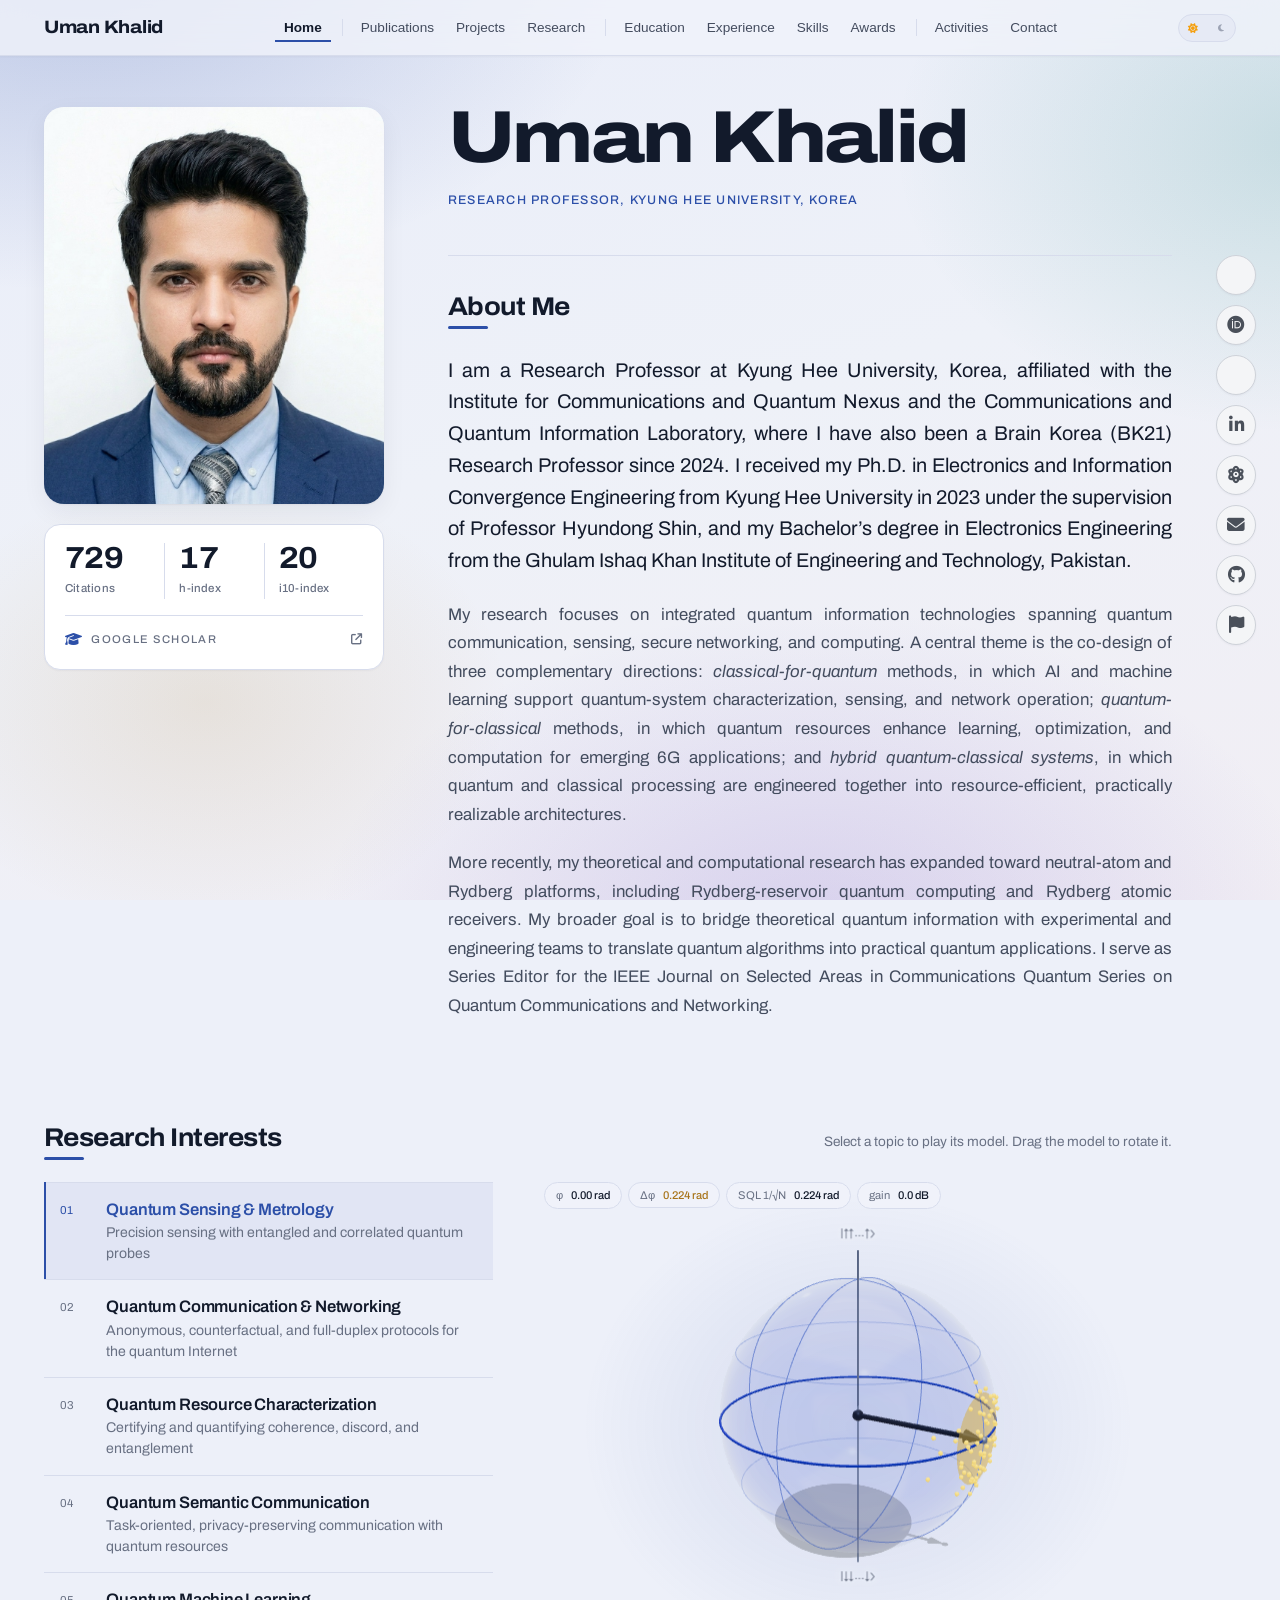
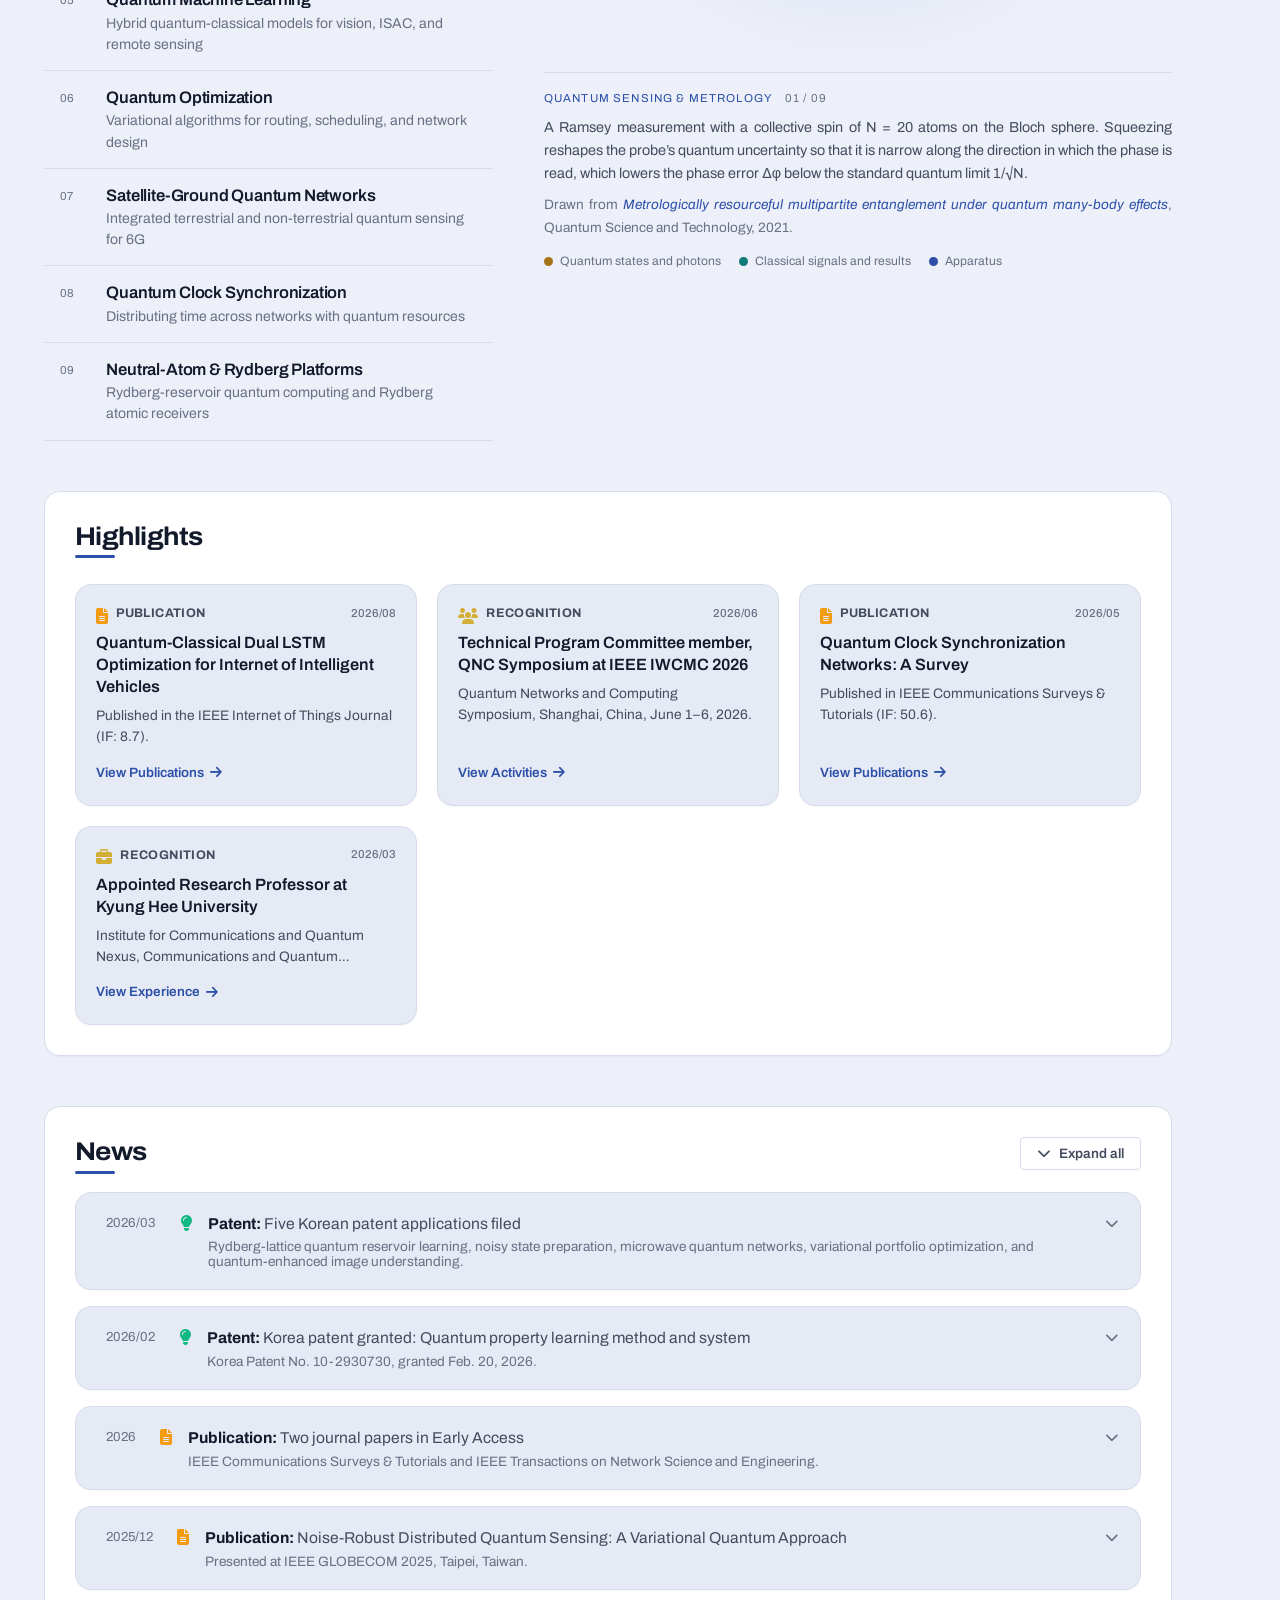
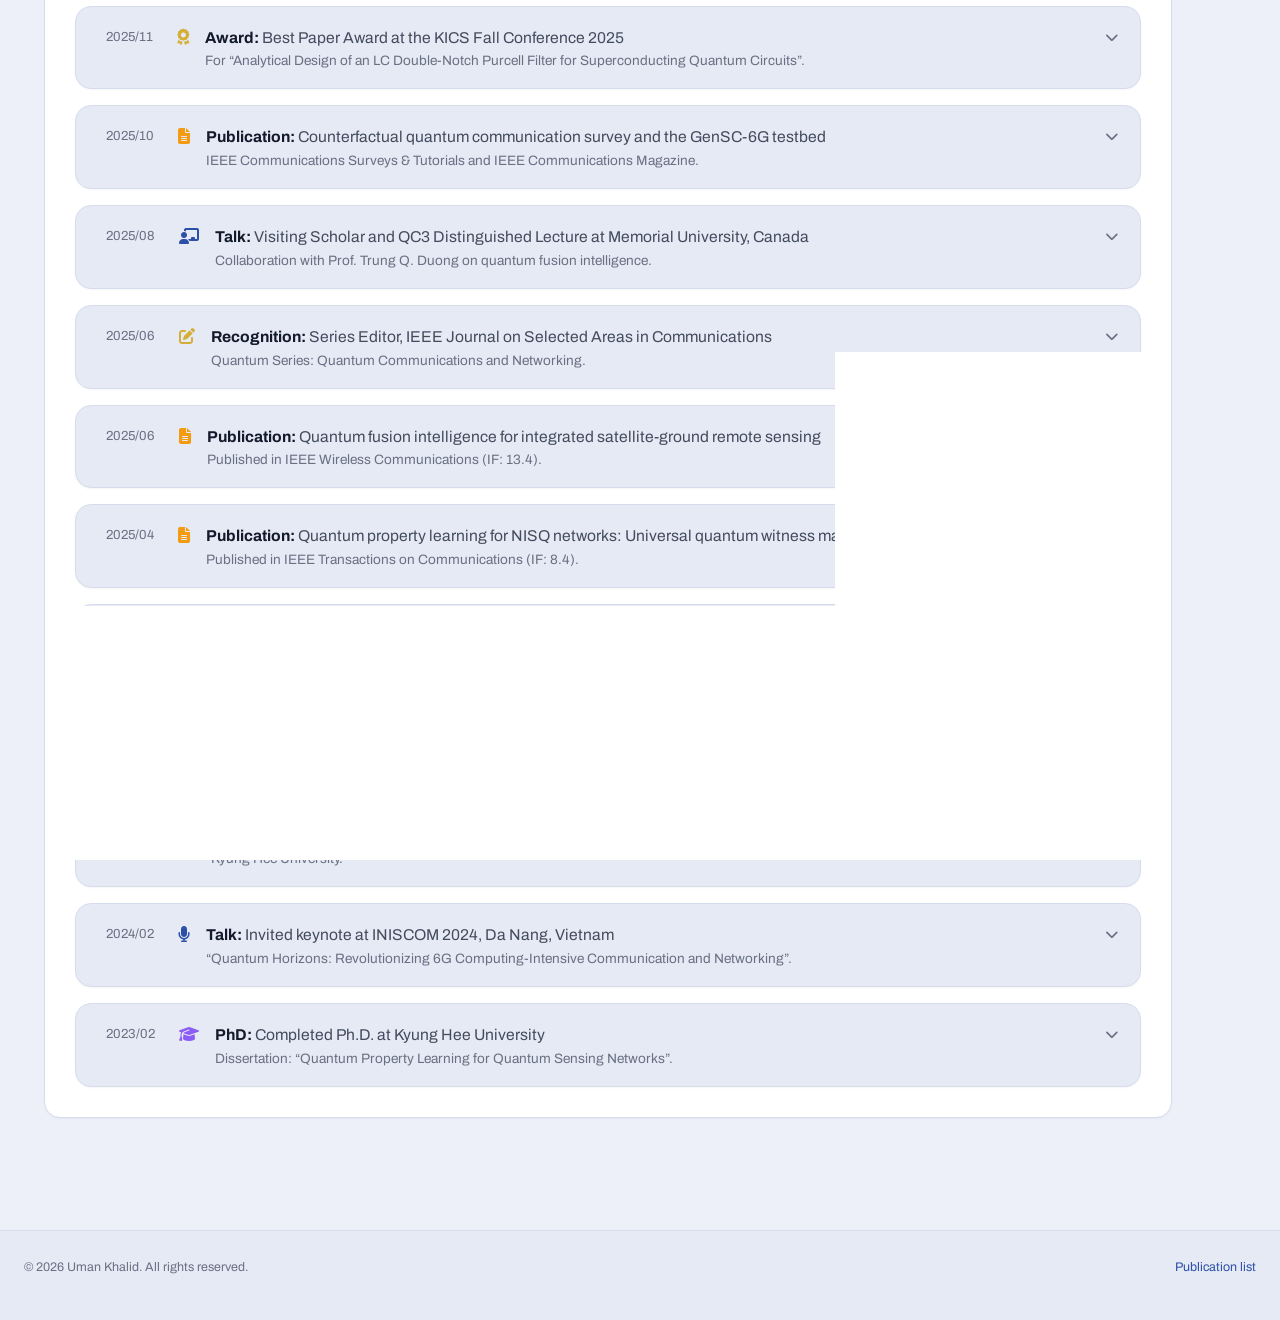
==== commit 20bd8fa4: "updated" ====
--- a/index.html
+++ b/index.html
@@ -62,7 +62,7 @@
     <!-- Preload critical fonts -->
     <link
       rel="preload"
-      href="https://fonts.googleapis.com/css2?family=Inter:wght@400;500;600;700&family=Newsreader:ital,opsz,wght@0,6..72,400..600;1,6..72,400..500&family=JetBrains+Mono:wght@400;500&display=swap"
+      href="https://fonts.googleapis.com/css2?family=Archivo:ital,wdth,wght@0,62..125,100..900;1,62..125,100..900&display=swap"
       as="style"
     />
 
@@ -75,7 +75,7 @@
       referrerpolicy="no-referrer"
     />
     <link
-      href="https://fonts.googleapis.com/css2?family=Inter:wght@400;500;600;700&family=Newsreader:ital,opsz,wght@0,6..72,400..600;1,6..72,400..500&family=JetBrains+Mono:wght@400;500&display=swap"
+      href="https://fonts.googleapis.com/css2?family=Archivo:ital,wdth,wght@0,62..125,100..900;1,62..125,100..900&display=swap"
       rel="stylesheet"
     />
     <link
@@ -176,7 +176,7 @@
         >
           <i class="fas fa-bars"></i>
         </button>
-        <nav class="nav-menu">
+        <nav class="nav-menu" aria-label="Sections">
           <button
             type="button"
             class="nav-btn active"
@@ -188,96 +188,105 @@
             <i class="fas fa-home"></i>
             <span>Home</span>
           </button>
-          <button
-            type="button"
-            class="nav-btn"
-            data-tab="education"
-            aria-label="Navigate to Education"
-            data-nav-label="Education"
-          >
-            <i class="fas fa-graduation-cap"></i>
-            <span>Education</span>
-          </button>
-          <button
-            type="button"
-            class="nav-btn"
-            data-tab="experience"
-            aria-label="Navigate to Experience"
-            data-nav-label="Experience"
-          >
-            <i class="fas fa-briefcase"></i>
-            <span>Experience</span>
-          </button>
-          <button
-            type="button"
-            class="nav-btn"
-            data-tab="publications"
-            aria-label="Navigate to Publications"
-            data-nav-label="Publications"
-          >
-            <i class="fas fa-book"></i>
-            <span>Publications</span>
-          </button>
-          <button
-            type="button"
-            class="nav-btn"
-            data-tab="projects"
-            aria-label="Navigate to Projects"
-            data-nav-label="Projects"
-          >
-            <i class="fas fa-project-diagram"></i>
-            <span>Projects</span>
-          </button>
-          <button
-            type="button"
-            class="nav-btn"
-            data-tab="skills"
-            aria-label="Navigate to Skills"
-            data-nav-label="Skills"
-          >
-            <i class="fas fa-cogs"></i>
-            <span>Skills</span>
-          </button>
-          <button
-            type="button"
-            class="nav-btn"
-            data-tab="research"
-            aria-label="Navigate to Research"
-            data-nav-label="Research"
-          >
-            <i class="fas fa-atom"></i>
-            <span>Research</span>
-          </button>
-          <button
-            type="button"
-            class="nav-btn"
-            data-tab="certifications"
-            aria-label="Navigate to Certifications"
-            data-nav-label="Awards"
-          >
-            <i class="fas fa-award"></i>
-            <span>Awards</span>
-          </button>
-          <button
-            type="button"
-            class="nav-btn"
-            data-tab="activities"
-            aria-label="Navigate to Activities"
-            data-nav-label="Activities"
-          >
-            <i class="fas fa-users"></i>
-            <span>Activities</span>
-          </button>
-          <button
-            type="button"
-            class="nav-btn"
-            data-tab="contact"
-            aria-label="Navigate to Contact"
-            data-nav-label="Contact"
-          >
-            <i class="fas fa-envelope"></i>
-            <span>Contact</span>
-          </button>
+          <div class="nav-group" role="group" aria-labelledby="nav-group-research">
+            <span class="nav-group-label" id="nav-group-research">Research</span>
+            <button
+              type="button"
+              class="nav-btn"
+              data-tab="publications"
+              aria-label="Navigate to Publications"
+              data-nav-label="Publications"
+            >
+              <i class="fas fa-book"></i>
+              <span>Publications</span>
+            </button>
+            <button
+              type="button"
+              class="nav-btn"
+              data-tab="projects"
+              aria-label="Navigate to Projects"
+              data-nav-label="Projects"
+            >
+              <i class="fas fa-project-diagram"></i>
+              <span>Projects</span>
+            </button>
+            <button
+              type="button"
+              class="nav-btn"
+              data-tab="research"
+              aria-label="Navigate to Research"
+              data-nav-label="Research"
+            >
+              <i class="fas fa-atom"></i>
+              <span>Research</span>
+            </button>
+          </div>
+          <div class="nav-group" role="group" aria-labelledby="nav-group-background">
+            <span class="nav-group-label" id="nav-group-background">Background</span>
+            <button
+              type="button"
+              class="nav-btn"
+              data-tab="education"
+              aria-label="Navigate to Education"
+              data-nav-label="Education"
+            >
+              <i class="fas fa-graduation-cap"></i>
+              <span>Education</span>
+            </button>
+            <button
+              type="button"
+              class="nav-btn"
+              data-tab="experience"
+              aria-label="Navigate to Experience"
+              data-nav-label="Experience"
+            >
+              <i class="fas fa-briefcase"></i>
+              <span>Experience</span>
+            </button>
+            <button
+              type="button"
+              class="nav-btn"
+              data-tab="skills"
+              aria-label="Navigate to Skills"
+              data-nav-label="Skills"
+            >
+              <i class="fas fa-cogs"></i>
+              <span>Skills</span>
+            </button>
+            <button
+              type="button"
+              class="nav-btn"
+              data-tab="certifications"
+              aria-label="Navigate to Certifications"
+              data-nav-label="Awards"
+            >
+              <i class="fas fa-award"></i>
+              <span>Awards</span>
+            </button>
+          </div>
+          <div class="nav-group" role="group" aria-labelledby="nav-group-community">
+            <span class="nav-group-label" id="nav-group-community">Community</span>
+            <button
+              type="button"
+              class="nav-btn"
+              data-tab="activities"
+              aria-label="Navigate to Activities"
+              data-nav-label="Activities"
+            >
+              <i class="fas fa-users"></i>
+              <span>Activities</span>
+            </button>
+            <button
+              type="button"
+              class="nav-btn"
+              data-tab="contact"
+              aria-label="Navigate to Contact"
+              data-nav-label="Contact"
+            >
+              <i class="fas fa-envelope"></i>
+              <span>Contact</span>
+            </button>
+          </div>
         </nav>
         <div class="theme-toggle">
           <button
@@ -353,14 +362,6 @@
                 aria-label="Google Scholar citation metrics, opens profile in a new tab"
                 hidden
               >
-                <div class="scholar-metrics-header">
-                  <i class="fas fa-graduation-cap" aria-hidden="true"></i>
-                  <span>Google Scholar</span>
-                  <i
-                    class="fas fa-arrow-up-right-from-square scholar-metrics-arrow"
-                    aria-hidden="true"
-                  ></i>
-                </div>
                 <div class="scholar-metrics-grid">
                   <div class="scholar-stat">
                     <span class="scholar-stat-value" data-scholar="citations"
@@ -380,6 +381,14 @@
                     >
                     <span class="scholar-stat-label">i10-index</span>
                   </div>
+                </div>
+                <div class="scholar-metrics-header">
+                  <i class="fas fa-graduation-cap" aria-hidden="true"></i>
+                  <span>Google Scholar</span>
+                  <i
+                    class="fas fa-arrow-up-right-from-square scholar-metrics-arrow"
+                    aria-hidden="true"
+                  ></i>
                 </div>
               </a>
             </div>
@@ -436,14 +445,14 @@
           <!--
             Row 2: research interest keywords left, one 3D model per keyword
             right. The models are rendered by assets/js/interests3d.js (three.js,
-            loaded on demand), which also fills the steps, readout and caption;
+            loaded on demand), which also fills the readout and caption;
             without JavaScript the keywords run full width.
           -->
           <section class="interests" aria-labelledby="interests-title">
             <div class="interests-head">
               <h2 class="section-title" id="interests-title">Research Interests</h2>
               <p class="interests-hint">
-                Select a topic to play its model. Drag to rotate; use the steps to move through it.
+                Select a topic to play its model. Drag the model to rotate it.
               </p>
             </div>
 
@@ -605,31 +614,6 @@
                   </p>
                 </div>
 
-                <div class="interest-controls">
-                  <button
-                    type="button"
-                    class="interest-play"
-                    id="interest-play"
-                    aria-pressed="false"
-                    aria-label="Pause the animation"
-                    title="Pause"
-                  >
-                    <i class="fas fa-pause" aria-hidden="true"></i>
-                  </button>
-                  <div
-                    class="interest-steps"
-                    id="interest-steps"
-                    role="group"
-                    aria-label="Steps of this model"
-                  ></div>
-                  <label class="interest-param" id="interest-param" hidden>
-                    <span id="interest-param-label"></span>
-                    <input type="range" id="interest-param-input" />
-                    <output id="interest-param-value" for="interest-param-input"></output>
-                  </label>
-                </div>
-                <p class="interest-step-text" id="interest-step-text"></p>
-
                 <div class="interest-caption" id="interest-caption">
                   <p class="interest-caption-kicker">
                     <span id="interest-caption-title"></span>
@@ -680,109 +664,6 @@
               <!-- News items will be dynamically loaded here -->
               <div class="news-loading">Loading news...</div>
             </div>
-          </div>
-        </div>
-      </div>
-
-      <!-- Education Tab -->
-      <div id="education" class="tab-content">
-        <div class="tab-cover education-cover">
-          <div class="cover-overlay">
-            <h2 class="cover-title">Education</h2>
-          </div>
-        </div>
-
-        <div class="education-container">
-          <div class="experience-item">
-            <div class="exp-header">
-              <div class="company-logo">
-                <img
-                  src="assets/logos/organizations/kyung-hee-university-logo.png"
-                  alt="Kyung Hee University Logo"
-                />
-              </div>
-              <div class="exp-details">
-                <h3>Ph.D. in Electronics and Information Convergence Engineering</h3>
-                <a
-                  href="https://www.khu.ac.kr"
-                  class="company-name"
-                  target="_blank"
-                  rel="noopener"
-                  >Kyung Hee University, Yongin-si, Korea</a
-                >
-                <p class="exp-duration">September 2016 - February 2023</p>
-                <p><strong>Advisor: </strong>Professor Hyundong Shin</p>
-                <p>
-                  <strong>Dissertation: </strong>Quantum Property Learning for
-                  Quantum Sensing Networks
-                </p>
-                <p>
-                  <strong>Scholarships: </strong>BrainKorea21 Plus Doctoral
-                  Research Scholarship and Kyung Hee University Graduate Student
-                  Scholarship (2016–2022)
-                </p>
-              </div>
-            </div>
-          </div>
-
-          <div class="experience-item">
-            <div class="exp-header">
-              <div class="company-logo">
-                <img
-                  src="assets/logos/organizations/giki-logo.png"
-                  alt="Ghulam Ishaq Khan Institute of Engineering Sciences and Technology Logo"
-                />
-              </div>
-              <div class="exp-details">
-                <h3>Bachelor of Electronics Engineering</h3>
-                <a
-                  href="https://giki.edu.pk"
-                  class="company-name"
-                  target="_blank"
-                  rel="noopener"
-                  >Ghulam Ishaq Khan Institute of Engineering and Technology,
-                  Pakistan</a
-                >
-                <p class="exp-duration">September 2011 - August 2015</p>
-                <p><strong>Advisor: </strong>Professor Faisal Khan</p>
-                <p>
-                  <strong>Thesis: </strong>Cleaning Entresol Autonomous Robot
-                  (CLEAR)
-                </p>
-                <p>
-                  <strong>Award: </strong>Gold Medal in Final Year Project,
-                  Spring 2015
-                </p>
-              </div>
-            </div>
-          </div>
-        </div>
-      </div>
-
-      <!-- Experience Tab -->
-      <div id="experience" class="tab-content">
-        <div class="tab-cover experience-cover">
-          <div class="cover-overlay">
-            <h2 class="cover-title">Experience</h2>
-          </div>
-        </div>
-
-        <div id="experience-container">
-          <!-- Experience items will be dynamically loaded here -->
-        </div>
-      </div>
-
-      <!-- Skills Tab -->
-      <div id="skills" class="tab-content">
-        <div class="tab-cover skills-cover">
-          <div class="cover-overlay">
-            <h2 class="cover-title">Skills</h2>
-          </div>
-        </div>
-
-        <div class="skills-container">
-          <div id="skills-content">
-            <!-- Skills will be dynamically loaded here -->
           </div>
         </div>
       </div>
@@ -895,6 +776,132 @@
 
         <div class="project-timeline" id="projects-container">
           <!-- Projects will be dynamically loaded here -->
+        </div>
+      </div>
+
+      <!-- Research Tab (research themes, laid out with the tools-nav components) -->
+      <div id="research" class="tab-content">
+        <div class="tab-cover research-cover">
+          <div class="cover-overlay">
+            <h2 class="cover-title">Research</h2>
+          </div>
+        </div>
+
+        <div class="software-container">
+          <!-- Theme Navigation -->
+          <div class="tools-nav-container">
+            <div class="tools-nav">
+              <!-- Theme nav buttons generated dynamically from data/research.json -->
+            </div>
+          </div>
+
+          <!-- Theme Content -->
+          <div class="tools-content-container">
+            <!-- Theme sections generated dynamically from data/research.json -->
+          </div>
+        </div>
+      </div>
+
+      <!-- Education Tab -->
+      <div id="education" class="tab-content">
+        <div class="tab-cover education-cover">
+          <div class="cover-overlay">
+            <h2 class="cover-title">Education</h2>
+          </div>
+        </div>
+
+        <div class="education-container">
+          <div class="experience-item">
+            <div class="exp-header">
+              <div class="company-logo">
+                <img
+                  src="assets/logos/organizations/kyung-hee-university-logo.png"
+                  alt="Kyung Hee University Logo"
+                />
+              </div>
+              <div class="exp-details">
+                <h3>Ph.D. in Electronics and Information Convergence Engineering</h3>
+                <a
+                  href="https://www.khu.ac.kr"
+                  class="company-name"
+                  target="_blank"
+                  rel="noopener"
+                  >Kyung Hee University, Yongin-si, Korea</a
+                >
+                <p class="exp-duration">September 2016 - February 2023</p>
+                <p><strong>Advisor: </strong>Professor Hyundong Shin</p>
+                <p>
+                  <strong>Dissertation: </strong>Quantum Property Learning for
+                  Quantum Sensing Networks
+                </p>
+                <p>
+                  <strong>Scholarships: </strong>BrainKorea21 Plus Doctoral
+                  Research Scholarship and Kyung Hee University Graduate Student
+                  Scholarship (2016–2022)
+                </p>
+              </div>
+            </div>
+          </div>
+
+          <div class="experience-item">
+            <div class="exp-header">
+              <div class="company-logo">
+                <img
+                  src="assets/logos/organizations/giki-logo.png"
+                  alt="Ghulam Ishaq Khan Institute of Engineering Sciences and Technology Logo"
+                />
+              </div>
+              <div class="exp-details">
+                <h3>Bachelor of Electronics Engineering</h3>
+                <a
+                  href="https://giki.edu.pk"
+                  class="company-name"
+                  target="_blank"
+                  rel="noopener"
+                  >Ghulam Ishaq Khan Institute of Engineering and Technology,
+                  Pakistan</a
+                >
+                <p class="exp-duration">September 2011 - August 2015</p>
+                <p><strong>Advisor: </strong>Professor Faisal Khan</p>
+                <p>
+                  <strong>Thesis: </strong>Cleaning Entresol Autonomous Robot
+                  (CLEAR)
+                </p>
+                <p>
+                  <strong>Award: </strong>Gold Medal in Final Year Project,
+                  Spring 2015
+                </p>
+              </div>
+            </div>
+          </div>
+        </div>
+      </div>
+
+      <!-- Experience Tab -->
+      <div id="experience" class="tab-content">
+        <div class="tab-cover experience-cover">
+          <div class="cover-overlay">
+            <h2 class="cover-title">Experience</h2>
+          </div>
+        </div>
+
+        <div id="experience-container">
+          <!-- Experience items will be dynamically loaded here -->
+        </div>
+      </div>
+
+      <!-- Skills Tab -->
+      <div id="skills" class="tab-content">
+        <div class="tab-cover skills-cover">
+          <div class="cover-overlay">
+            <h2 class="cover-title">Skills</h2>
+          </div>
+        </div>
+
+        <div class="skills-container">
+          <div id="skills-content">
+            <!-- Skills will be dynamically loaded here -->
+          </div>
         </div>
       </div>
 
@@ -1114,29 +1121,6 @@
                 with each other.
               </p>
             </div>
-          </div>
-        </div>
-      </div>
-
-      <!-- Research Tab (research themes, laid out with the tools-nav components) -->
-      <div id="research" class="tab-content">
-        <div class="tab-cover research-cover">
-          <div class="cover-overlay">
-            <h2 class="cover-title">Research</h2>
-          </div>
-        </div>
-
-        <div class="software-container">
-          <!-- Theme Navigation -->
-          <div class="tools-nav-container">
-            <div class="tools-nav">
-              <!-- Theme nav buttons generated dynamically from data/research.json -->
-            </div>
-          </div>
-
-          <!-- Theme Content -->
-          <div class="tools-content-container">
-            <!-- Theme sections generated dynamically from data/research.json -->
           </div>
         </div>
       </div>
--- a/assets/css/styles.css
+++ b/assets/css/styles.css
@@ -33,6 +33,11 @@
   --text-muted: #687083; /* Labels and captions */
   --border-color: #d7dcec; /* Cool hairline */
   --violet-color-rgb: 112, 86, 204; /* Background wash only */
+  /* Greys of the side link bar */
+  --panel-bg: #f4f5f7;
+  --panel-border: #cdd1d8;
+  --panel-ink: #4a505a;
+  --panel-ink-strong: #23272e;
   /* Hover borders are a plain tint, not a glow */
   --border-glow: rgba(44, 79, 168, 0.4);
   --shadow-color: rgba(18, 26, 43, 0.06);
@@ -73,12 +78,12 @@
   --space-12: 48px;
   --space-16: 64px;
 
-  /* Typefaces. A text serif for display headings and titles gives the page
-     an academic voice; Inter carries body copy, card headings and UI; the
-     mono face is kept for dates, codes and metadata. */
-  --font-serif: "Newsreader", "Source Serif 4", Georgia, "Times New Roman", serif;
-  --font-sans: "Inter", -apple-system, BlinkMacSystemFont, "Segoe UI", Roboto, sans-serif;
-  --font-mono: "JetBrains Mono", ui-monospace, SFMono-Regular, Consolas, monospace;
+  /* Typeface. Archivo carries everything: headings, body copy, UI and the
+     small labels. The three tokens are kept because rules throughout the
+     sheet refer to them; they all resolve to the same family. */
+  --font-sans: "Archivo", -apple-system, BlinkMacSystemFont, "Segoe UI", Roboto, sans-serif;
+  --font-serif: var(--font-sans);
+  --font-mono: var(--font-sans);
 
   /* Type scale. Headings use clamp() so they scale with the viewport
      instead of stepping only at breakpoints. */
@@ -140,6 +145,10 @@
   --text-muted: #8e98ad; /* Labels and captions */
   --border-color: #232d49; /* Dark hairline */
   --violet-color-rgb: 138, 110, 255;
+  --panel-bg: #1d2026;
+  --panel-border: #3a3f48;
+  --panel-ink: #b4b9c2;
+  --panel-ink-strong: #eceef1;
   --border-glow: rgba(157, 180, 255, 0.42);
   --shadow-color: rgba(0, 0, 0, 0.35);
   --shadow-lg: rgba(0, 0, 0, 0.5);
@@ -181,7 +190,6 @@
 
 body {
   font-family: var(--font-sans);
-  font-feature-settings: "cv11", "ss01";
   line-height: 1.7;
   color: var(--text-secondary);
   background-color: var(--bg-primary);
@@ -201,10 +209,9 @@
 }
 
 /*
-  Quantum field, kept behind all page content. The colour washes are plain CSS
-  gradients; script.js draws the pattern over them on two canvases: a still one
-  (interference fringes and a lattice of linked nodes) and a small live one
-  (photons travelling the links).
+  Quantum field, kept behind all page content, and completely still. The
+  colour washes are plain CSS gradients; script.js draws the pattern over them
+  once: interference fringes and a lattice of linked qubits.
 */
 body {
   isolation: isolate;
@@ -272,22 +279,22 @@
 h4,
 h5,
 h6 {
-  font-family: var(--font-serif);
-  font-weight: 600;
-  font-optical-sizing: auto;
-  letter-spacing: -0.01em;
+  font-family: var(--font-sans);
+  font-weight: 650;
+  font-stretch: 108%;
+  letter-spacing: -0.02em;
   color: var(--text-primary);
-  line-height: 1.25;
-}
-
-/* Sub-headings mostly title cards and list items, where the serif gets
-   fussy at small sizes; they switch to the UI face. */
+  line-height: 1.2;
+}
+
+/* Sub-headings mostly title cards and list items: normal width, a step
+   lighter than the display headings. */
 h3,
 h4,
 h5,
 h6 {
-  font-family: var(--font-sans);
   font-weight: 600;
+  font-stretch: 100%;
   letter-spacing: -0.011em;
   line-height: 1.35;
 }
@@ -387,7 +394,7 @@
 }
 
 .header {
-  max-width: 1400px;
+  max-width: 1240px;
   margin: 0 auto;
   padding: 12px 24px;
   display: flex;
@@ -406,8 +413,9 @@
 }
 
 .logo-name {
-  font-size: 1.35rem;
-  font-weight: 500;
+  font-size: 1.12rem;
+  font-weight: 750;
+  font-stretch: 112%;
   letter-spacing: -0.015em;
   white-space: nowrap;
   color: var(--text-primary);
@@ -455,6 +463,37 @@
   font-weight: 600;
   border-radius: 0;
   box-shadow: inset 0 -2px 0 var(--secondary-color);
+}
+
+/* Tabs are grouped (research, background, community). A hairline separates
+   the groups in the bar; the group names are read out but only shown in the
+   mobile drawer. */
+.nav-group {
+  position: relative;
+  display: flex;
+  align-items: center;
+  gap: inherit;
+  margin-left: 8px;
+  padding-left: 9px;
+}
+
+.nav-group::before {
+  content: "";
+  position: absolute;
+  left: 0;
+  top: 22%;
+  bottom: 22%;
+  width: 1px;
+  background: var(--border-color);
+}
+
+.nav-group-label {
+  position: absolute;
+  width: 1px;
+  height: 1px;
+  overflow: hidden;
+  clip: rect(0, 0, 0, 0);
+  white-space: nowrap;
 }
 
 /* Mobile Menu Toggle */
@@ -654,8 +693,9 @@
 .cover-title {
   font-family: var(--font-serif);
   font-size: var(--text-3xl);
-  font-weight: 500;
-  letter-spacing: -0.02em;
+  font-weight: 700;
+  font-stretch: 112%;
+  letter-spacing: -0.025em;
   color: #ffffff;
   margin-bottom: 0;
 }
@@ -759,9 +799,9 @@
   letter-spacing: 0.12em;
   text-transform: uppercase;
   color: var(--text-muted);
-  padding-bottom: 14px;
-  margin-bottom: 16px;
-  border-bottom: 1px solid var(--border-color);
+  padding-top: 14px;
+  margin-top: 16px;
+  border-top: 1px solid var(--border-color);
 }
 
 .scholar-metrics-header i:first-child {
@@ -799,9 +839,9 @@
 }
 
 .scholar-stat-value {
-  font-family: var(--font-serif);
-  font-size: 2rem;
-  font-weight: 500;
+  font-size: 1.9rem;
+  font-weight: 700;
+  font-stretch: 108%;
   font-variant-numeric: lining-nums tabular-nums;
   letter-spacing: -0.02em;
   line-height: 1;
@@ -822,8 +862,9 @@
 /* The name is the page's one display line and is held on a single line at
    every width; the clamp keeps it inside the narrowest phone. */
 .hero-name {
-  font-size: clamp(2.7rem, 7vw, 5.6rem);
-  font-weight: 400;
+  font-size: clamp(2.3rem, 6.2vw, 4.6rem);
+  font-weight: 800;
+  font-stretch: 118%;
   letter-spacing: -0.035em;
   line-height: 1;
   white-space: nowrap;
@@ -855,9 +896,8 @@
 /* The opening paragraph of About Me is the lead and steps up a size. */
 
 .about-intro .bio-text:first-of-type {
-  font-family: var(--font-serif);
-  font-size: clamp(1.2rem, 0.6vw + 1.05rem, 1.42rem);
-  line-height: 1.55;
+  font-size: clamp(1.1rem, 0.4vw + 1rem, 1.24rem);
+  line-height: 1.6;
   color: var(--text-primary);
   margin-bottom: var(--space-6);
 }
@@ -982,7 +1022,7 @@
 .interest-canvas-wrap {
   position: relative;
   aspect-ratio: 1 / 0.78;
-  max-height: calc(100vh - var(--header-height) - 330px);
+  max-height: calc(100vh - var(--header-height) - 250px);
   min-height: 300px;
   width: 100%;
   transition: opacity 0.19s ease;
@@ -1017,7 +1057,6 @@
 
 /* The scene changes behind a short fade */
 .interest-stage.is-switching .interest-canvas-wrap,
-.interest-stage.is-switching .interest-step-text,
 .interest-stage.is-switching .interest-caption {
   opacity: 0;
 }
@@ -1123,125 +1162,6 @@
   display: grid;
 }
 
-/* Play control, the steps of the model, and its parameter */
-.interest-controls {
-  display: flex;
-  align-items: center;
-  flex-wrap: wrap;
-  gap: 10px 12px;
-  padding: var(--space-3) 0;
-  border-top: 1px solid var(--border-color);
-}
-
-.interest-play {
-  flex: 0 0 auto;
-  width: 36px;
-  height: 36px;
-  border: 1px solid var(--border-color);
-  border-radius: 50%;
-  background: var(--bg-secondary);
-  color: var(--text-primary);
-  font-size: 0.8rem;
-  cursor: pointer;
-  transition: var(--transition-interactive);
-}
-
-.interest-play:hover {
-  border-color: var(--secondary-color);
-  color: var(--secondary-color);
-}
-
-.interest-steps {
-  display: flex;
-  flex: 1 1 0;
-  flex-wrap: wrap;
-  gap: 6px;
-  min-width: 0;
-}
-
-.interest-step {
-  display: inline-flex;
-  align-items: center;
-  gap: 8px;
-  padding: 5px 12px 5px 5px;
-  border: 1px solid var(--border-color);
-  border-radius: 999px;
-  background: transparent;
-  color: var(--text-secondary);
-  font: inherit;
-  font-size: 0.8rem;
-  font-weight: 500;
-  line-height: 1.3;
-  cursor: pointer;
-  transition: var(--transition-interactive);
-}
-
-.interest-step span {
-  display: grid;
-  place-items: center;
-  width: 20px;
-  height: 20px;
-  border-radius: 50%;
-  background: var(--bg-tertiary);
-  font-family: var(--font-mono);
-  font-size: 0.66rem;
-  transition: var(--transition-interactive);
-}
-
-.interest-step:hover {
-  border-color: var(--border-glow);
-  color: var(--text-primary);
-}
-
-.interest-step.is-active {
-  border-color: var(--secondary-color);
-  background: rgba(var(--secondary-color-rgb), 0.09);
-  color: var(--text-primary);
-}
-
-.interest-step.is-active span {
-  background: var(--secondary-color);
-  color: var(--bg-secondary);
-}
-
-.interest-param[hidden] {
-  display: none;
-}
-
-.interest-param {
-  display: flex;
-  align-items: center;
-  flex: 1 1 100%;
-  gap: 12px;
-  font-family: var(--font-mono);
-  font-size: 0.72rem;
-  color: var(--text-muted);
-}
-
-.interest-param input {
-  flex: 1;
-  min-width: 0;
-  accent-color: var(--secondary-color);
-  cursor: pointer;
-}
-
-.interest-param output {
-  min-width: 4.5em;
-  text-align: right;
-  font-variant-numeric: tabular-nums;
-  color: var(--text-primary);
-}
-
-/* What the current step shows. Height is held for three lines so the caption
-   below does not jump as the steps change. */
-.interest-step-text {
-  min-height: 4.9em;
-  margin-bottom: var(--space-3);
-  font-size: 0.98rem;
-  line-height: 1.6;
-  transition: opacity 0.19s ease;
-}
-
 .interest-caption {
   padding-top: var(--space-4);
   border-top: 1px solid var(--border-color);
@@ -1408,9 +1328,6 @@
     min-height: 0;
   }
 
-  .interest-step-text {
-    min-height: 0;
-  }
 
   .interest-caption-desc {
     display: block;
@@ -1466,9 +1383,9 @@
 /* Section titles are marked up as h3 but read as page-level headings, so they
    take the display serif like h1/h2. */
 .section-title {
-  font-family: var(--font-serif);
-  font-weight: 500;
-  letter-spacing: -0.015em;
+  font-weight: 700;
+  font-stretch: 108%;
+  letter-spacing: -0.02em;
 }
 
 .section-title {
@@ -5117,17 +5034,16 @@
 }
 
 /*
-  The icons rest as quiet neutral chips so the bar does not compete with the
-  page. Each service's own colour is held in a per-icon custom property and
-  arrives on hover and keyboard focus.
+  The link bar is set in greys only, at rest and on hover, so it never
+  competes with the page. The icon itself names the service.
 */
 .social-icon {
   width: 40px;
   height: 40px;
   border-radius: 50%;
-  border: 1px solid var(--border-color);
-  background: var(--bg-secondary);
-  color: var(--text-secondary);
+  border: 1px solid var(--panel-border);
+  background: var(--panel-bg);
+  color: var(--panel-ink);
   box-shadow: var(--elev-1);
   display: flex;
   align-items: center;
@@ -5136,46 +5052,12 @@
   transition: var(--transition-interactive);
 }
 
-.social-icon.linkedin {
-  --brand-color: #0077b5;
-}
-.social-icon.github {
-  --brand-color: #24292e;
-}
-.social-icon.scholar {
-  --brand-color: #4285f4;
-}
-.social-icon.orcid {
-  --brand-color: #a6ce39;
-}
-.social-icon.researchgate {
-  --brand-color: #00ccb1;
-}
-.social-icon.scopus {
-  --brand-color: #ff6600;
-}
-.social-icon.lab {
-  --brand-color: #9e1b32;
-}
-.social-icon.email {
-  --brand-color: #2563eb;
-}
-.social-icon.flagcounter {
-  --brand-color: #2f855a;
-}
-
 .social-icon:hover,
 .social-icon:focus-visible {
-  border-color: var(--brand-color, var(--secondary-color));
-  background: var(--brand-color, var(--secondary-color));
-  color: #ffffff;
+  border-color: var(--panel-ink-strong);
+  background: var(--panel-ink-strong);
+  color: var(--panel-bg);
   box-shadow: var(--elev-2);
-}
-
-/* ORCID's green is light enough that white on it would not carry */
-.social-icon.orcid:hover,
-.social-icon.orcid:focus-visible {
-  color: #1f2d16;
 }
 
 /* Visitor flag counter popover - opens beside its icon without covering the page */
@@ -5387,7 +5269,7 @@
    ========================================================================== */
 
 .container {
-  max-width: 1400px;
+  max-width: 1240px;
   margin: 0 auto;
   /* Sits flush under the fixed header - no gap above the tab covers */
   padding: var(--header-height) 24px 40px;
@@ -5474,8 +5356,8 @@
 }
 
 /* The fixed link bar hangs on the right edge. Until the viewport is wide
-   enough for it to clear the 1400px column, the column gives it a gutter. */
-@media (min-width: 769px) and (max-width: 1580px) {
+   enough for it to clear the 1240px column, the column gives it a gutter. */
+@media (min-width: 769px) and (max-width: 1420px) {
   .container {
     padding-right: 88px;
   }
@@ -5604,6 +5486,35 @@
     box-shadow: inset 2px 0 0 var(--secondary-color);
   }
 
+  .nav-menu {
+    overflow-y: auto;
+  }
+
+  .nav-group {
+    flex-direction: column;
+    align-items: stretch;
+    gap: 6px;
+    margin: 10px 0 0;
+    padding: 0;
+  }
+
+  .nav-group::before {
+    display: none;
+  }
+
+  .nav-group-label {
+    position: static;
+    width: auto;
+    height: auto;
+    clip: auto;
+    padding: 0 16px 2px;
+    font-size: var(--text-xs);
+    font-weight: 600;
+    letter-spacing: 0.08em;
+    text-transform: uppercase;
+    color: var(--text-muted);
+  }
+
   .nav-btn span {
     display: inline;
   }
